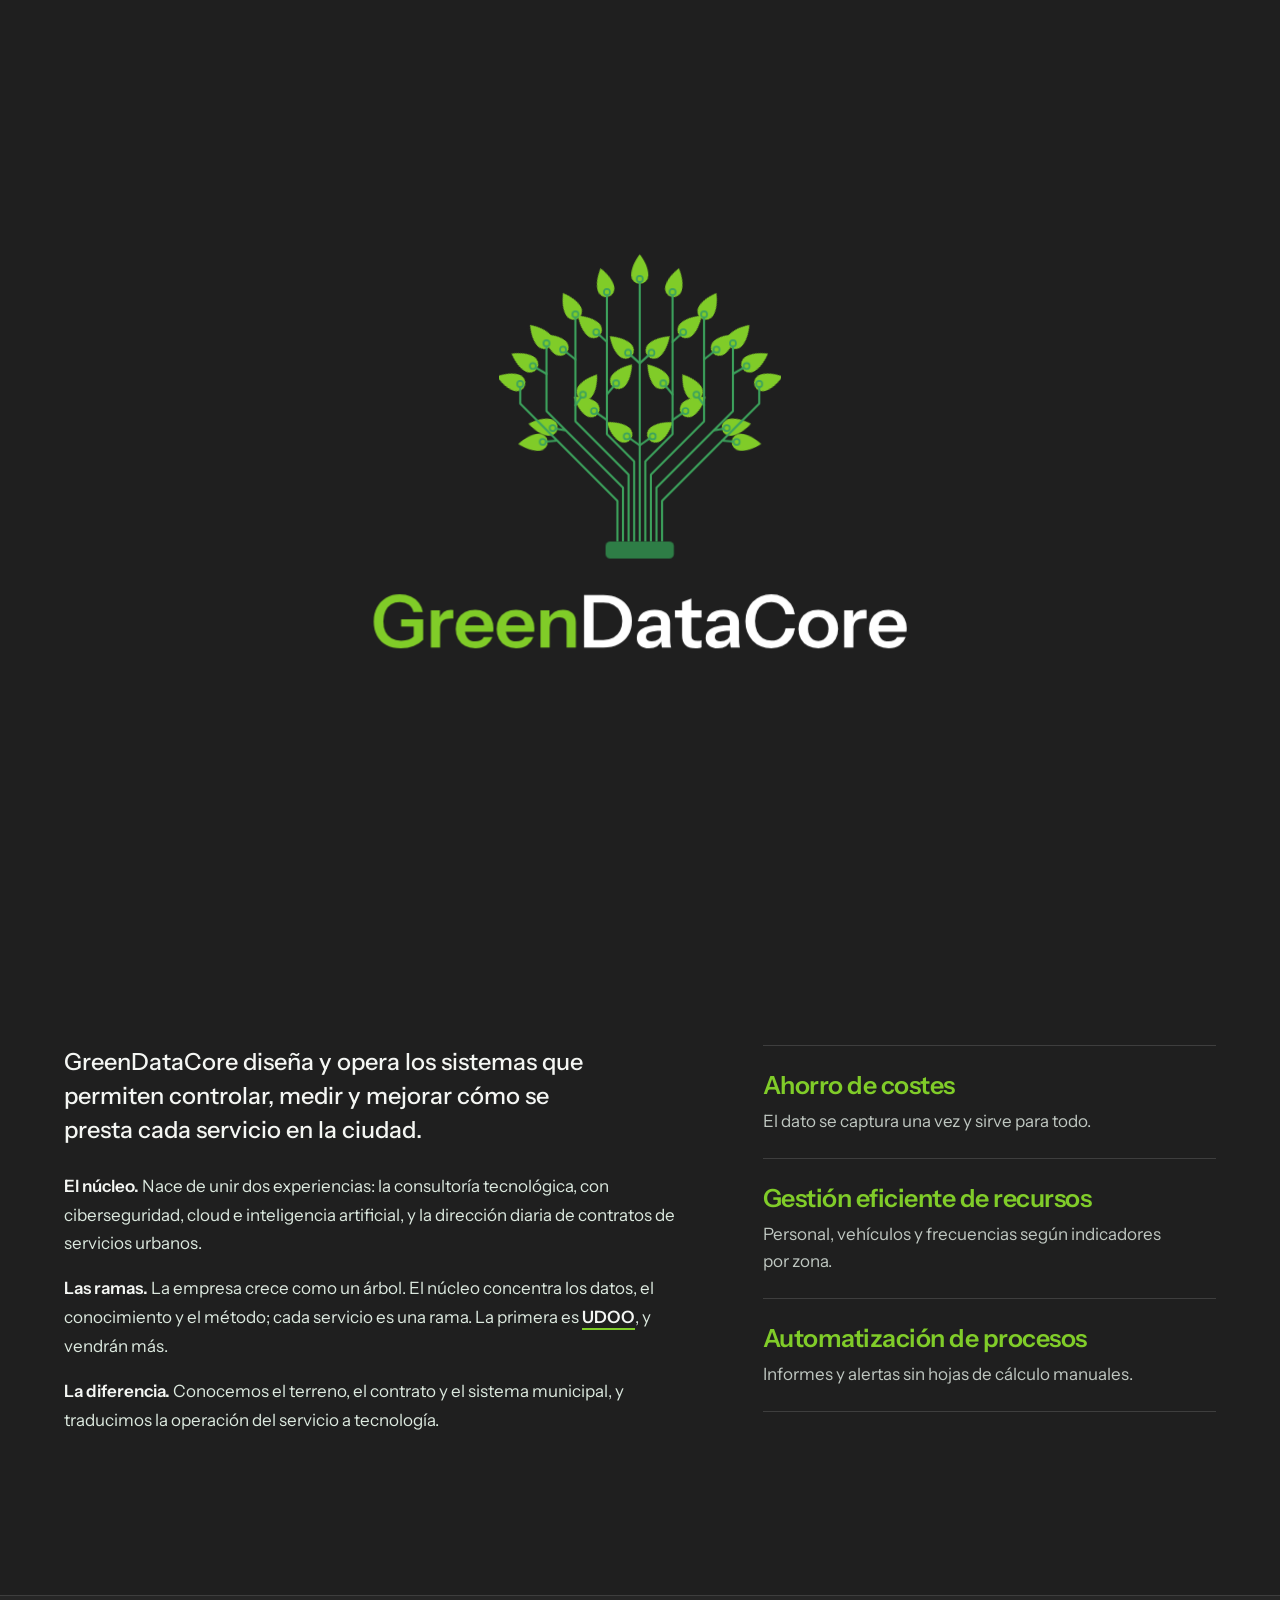
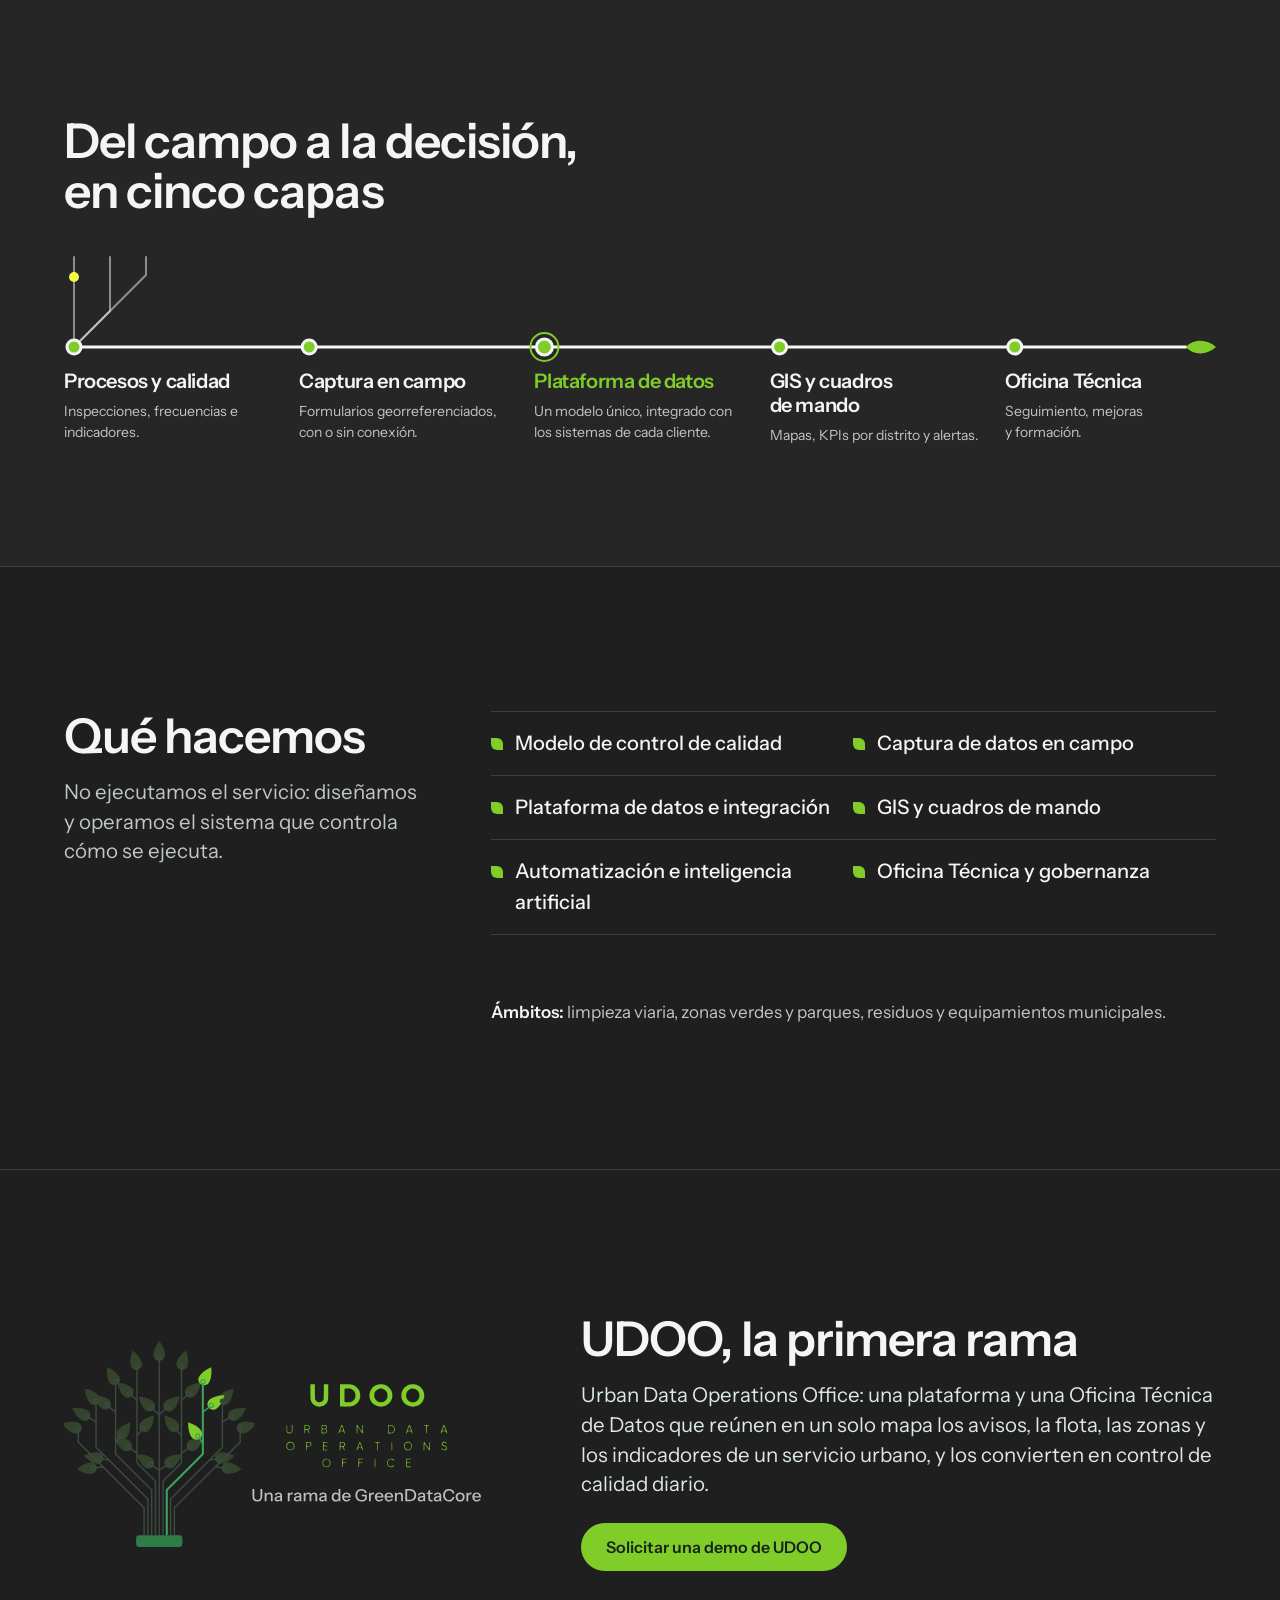
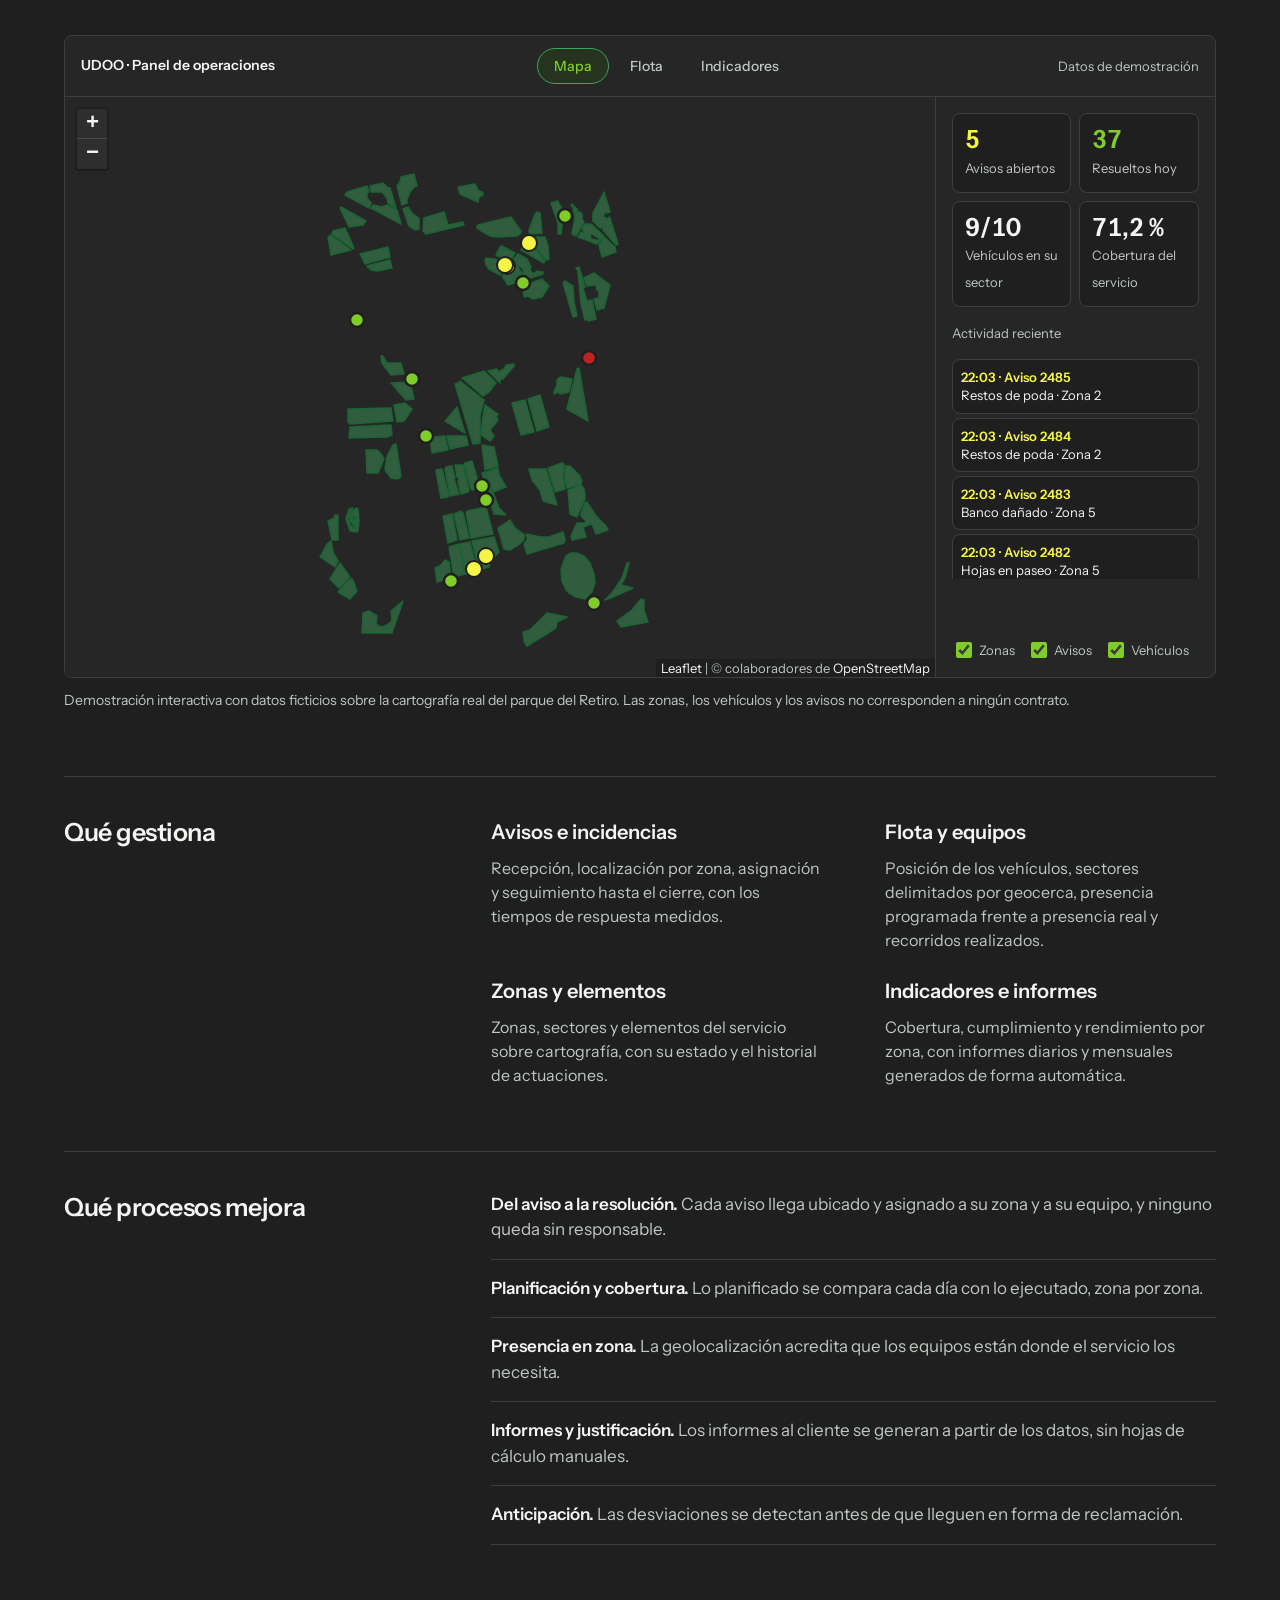
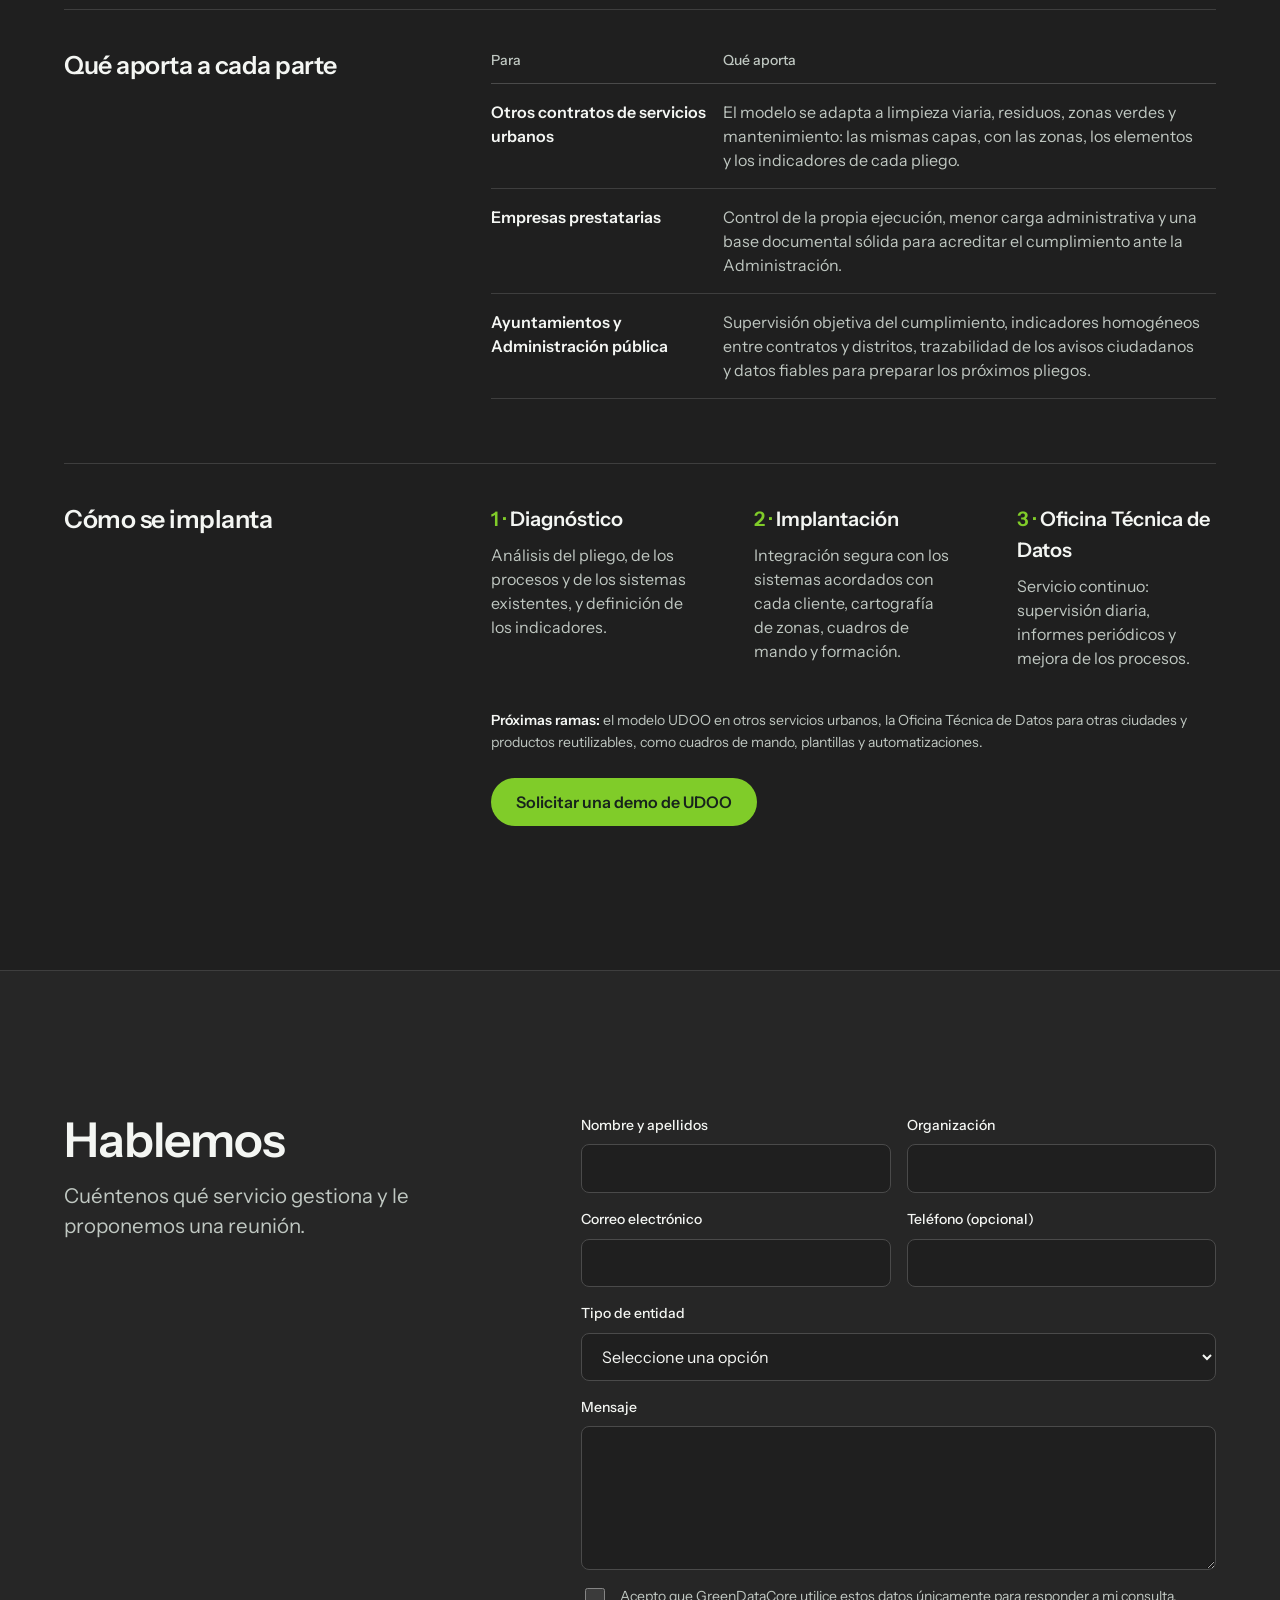
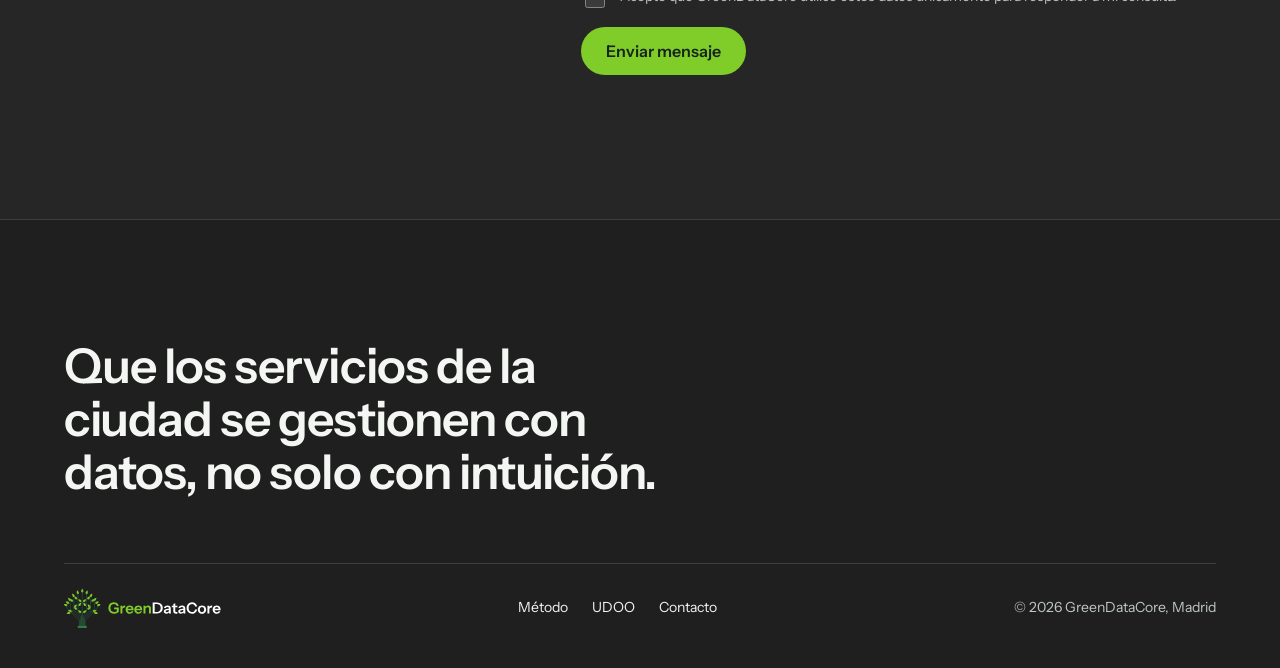
==== index.html @ cacacd5b "Publica la sección UDOO ampliada con la demo sobre mapa real del Retiro Qué es, qué gestiona, qué pr" ====
<!DOCTYPE html>
<html lang="es">
<head>
<meta charset="utf-8">
<meta name="viewport" content="width=device-width, initial-scale=1">
<title>GreenDataCore</title>
<meta name="description" content="GreenDataCore convierte la operación de los servicios urbanos en decisiones basadas en datos. Madrid.">
<link rel="canonical" href="https://greendatacore.com/">
<link rel="icon" type="image/svg+xml" href="assets/logo/gdc-simbolo-reducido.svg">
<meta name="theme-color" content="#1F1F1F">
<meta property="og:type" content="website">
<meta property="og:locale" content="es_ES">
<meta property="og:site_name" content="GreenDataCore">
<meta property="og:title" content="GreenDataCore · Inteligencia de datos para servicios urbanos">
<meta property="og:description" content="Oficina Técnica de Datos para servicios urbanos. Madrid.">
<meta property="og:url" content="https://greendatacore.com/">
<meta property="og:image" content="https://greendatacore.com/assets/og/greendatacore-1200x630.png">
<meta property="og:image:width" content="1200">
<meta property="og:image:height" content="630">
<meta property="og:image:alt" content="Logotipo de GreenDataCore sobre fondo grafito con el lema Inteligencia de datos para servicios urbanos">
<meta name="twitter:card" content="summary_large_image">
<link rel="preload" href="assets/fonts/InstrumentSans-600.woff2" as="font" type="font/woff2" crossorigin>
<script>document.documentElement.classList.add("js")</script>
<link rel="stylesheet" href="style.css?v=3">
<link rel="stylesheet" href="assets/vendor/leaflet/leaflet.css">
<link rel="stylesheet" href="assets/udoo/udoo-mapa.css?v=4">
</head>
<body>
<div class="intro" id="intro" hidden>
  <div class="intro-stage"></div>
  <button class="intro-go" type="button">Entrar</button>
</div>

<header class="nav">
  <div class="container">
    <a href="#inicio" aria-label="GreenDataCore, inicio"><img src="assets/logo/gdc-logo-horizontal-negativo.svg" alt="GreenDataCore" width="188" height="48"></a>
    <ul>
      <li><a href="#metodo">Método</a></li>
      <li><a href="#udoo">UDOO</a></li>
      <li><a class="btn btn-p" href="#contacto">Hablemos</a></li>
    </ul>
  </div>
</header>

<main>
<section class="hero" id="inicio">
  <canvas id="hero-bg" aria-hidden="true"></canvas>
  <div class="container">
    <div>
      <h1>Inteligencia de datos para servicios urbanos</h1>
      <p class="lead">Convertimos la operación de la ciudad en decisiones basadas en datos.</p>
      <div class="acts">
        <a class="btn btn-p" href="#contacto">Hablemos</a>
        <a class="link" href="#udoo">Conocer UDOO</a>
      </div>
    </div>
    <div id="tree"><svg xmlns="http://www.w3.org/2000/svg" viewBox="0 0 383.2 285.4" class="logo" role="img" aria-label="GreenDataCore"><title>GreenDataCore</title><svg x="91.4" y="0.0" width="200.3" height="220.0" viewBox="86 48 428 470"><path transform="translate(114.7 250.9) rotate(-72)" d="M0 -34 C8.5 -22.5 13 -12 13 -2 A13 13 0 0 1 -13 -2 C-13 -12 -8.5 -22.5 0 -34 Z" fill="#80CC28"/><path transform="translate(148.8 340.5) rotate(-95)" d="M0 -34 C8.5 -22.5 13 -12 13 -2 A13 13 0 0 1 -13 -2 C-13 -12 -8.5 -22.5 0 -34 Z" fill="#80CC28"/><path transform="translate(155.7 187.4) rotate(-42)" d="M0 -34 C8.5 -22.5 13 -12 13 -2 A13 13 0 0 1 -13 -2 C-13 -12 -8.5 -22.5 0 -34 Z" fill="#80CC28"/><path transform="translate(134.2 222.8) rotate(-60)" d="M0 -34 C8.5 -22.5 13 -12 13 -2 A13 13 0 0 1 -13 -2 C-13 -12 -8.5 -22.5 0 -34 Z" fill="#80CC28"/><path transform="translate(164.0 318.5) rotate(-80)" d="M0 -34 C8.5 -22.5 13 -12 13 -2 A13 13 0 0 1 -13 -2 C-13 -12 -8.5 -22.5 0 -34 Z" fill="#80CC28"/><path transform="translate(200.2 143.0) rotate(-30)" d="M0 -34 C8.5 -22.5 13 -12 13 -2 A13 13 0 0 1 -13 -2 C-13 -12 -8.5 -22.5 0 -34 Z" fill="#80CC28"/><path transform="translate(180.3 197.5) rotate(-52)" d="M0 -34 C8.5 -22.5 13 -12 13 -2 A13 13 0 0 1 -13 -2 C-13 -12 -8.5 -22.5 0 -34 Z" fill="#80CC28"/><path transform="translate(215.5 265.3) rotate(35)" d="M0 -34 C8.5 -22.5 13 -12 13 -2 A13 13 0 0 1 -13 -2 C-13 -12 -8.5 -22.5 0 -34 Z" fill="#80CC28"/><path transform="translate(249.1 108.6) rotate(-15)" d="M0 -34 C8.5 -22.5 13 -12 13 -2 A13 13 0 0 1 -13 -2 C-13 -12 -8.5 -22.5 0 -34 Z" fill="#80CC28"/><path transform="translate(231.0 170.7) rotate(-48)" d="M0 -34 C8.5 -22.5 13 -12 13 -2 A13 13 0 0 1 -13 -2 C-13 -12 -8.5 -22.5 0 -34 Z" fill="#80CC28"/><path transform="translate(266.4 248.3) rotate(40)" d="M0 -34 C8.5 -22.5 13 -12 13 -2 A13 13 0 0 1 -13 -2 C-13 -12 -8.5 -22.5 0 -34 Z" fill="#80CC28"/><path transform="translate(227.5 291.1) rotate(-55)" d="M0 -34 C8.5 -22.5 13 -12 13 -2 A13 13 0 0 1 -13 -2 C-13 -12 -8.5 -22.5 0 -34 Z" fill="#80CC28"/><path transform="translate(300.0 88.5) rotate(0)" d="M0 -34 C8.5 -22.5 13 -12 13 -2 A13 13 0 0 1 -13 -2 C-13 -12 -8.5 -22.5 0 -34 Z" fill="#80CC28"/><path transform="translate(279.6 202.0) rotate(-48)" d="M0 -34 C8.5 -22.5 13 -12 13 -2 A13 13 0 0 1 -13 -2 C-13 -12 -8.5 -22.5 0 -34 Z" fill="#80CC28"/><path transform="translate(320.4 202.0) rotate(48)" d="M0 -34 C8.5 -22.5 13 -12 13 -2 A13 13 0 0 1 -13 -2 C-13 -12 -8.5 -22.5 0 -34 Z" fill="#80CC28"/><path transform="translate(277.5 329.7) rotate(-55)" d="M0 -34 C8.5 -22.5 13 -12 13 -2 A13 13 0 0 1 -13 -2 C-13 -12 -8.5 -22.5 0 -34 Z" fill="#80CC28"/><path transform="translate(322.5 329.7) rotate(55)" d="M0 -34 C8.5 -22.5 13 -12 13 -2 A13 13 0 0 1 -13 -2 C-13 -12 -8.5 -22.5 0 -34 Z" fill="#80CC28"/><path transform="translate(350.9 108.6) rotate(15)" d="M0 -34 C8.5 -22.5 13 -12 13 -2 A13 13 0 0 1 -13 -2 C-13 -12 -8.5 -22.5 0 -34 Z" fill="#80CC28"/><path transform="translate(369.0 170.7) rotate(48)" d="M0 -34 C8.5 -22.5 13 -12 13 -2 A13 13 0 0 1 -13 -2 C-13 -12 -8.5 -22.5 0 -34 Z" fill="#80CC28"/><path transform="translate(333.6 248.3) rotate(-40)" d="M0 -34 C8.5 -22.5 13 -12 13 -2 A13 13 0 0 1 -13 -2 C-13 -12 -8.5 -22.5 0 -34 Z" fill="#80CC28"/><path transform="translate(372.5 291.1) rotate(55)" d="M0 -34 C8.5 -22.5 13 -12 13 -2 A13 13 0 0 1 -13 -2 C-13 -12 -8.5 -22.5 0 -34 Z" fill="#80CC28"/><path transform="translate(399.8 143.0) rotate(30)" d="M0 -34 C8.5 -22.5 13 -12 13 -2 A13 13 0 0 1 -13 -2 C-13 -12 -8.5 -22.5 0 -34 Z" fill="#80CC28"/><path transform="translate(419.7 197.5) rotate(52)" d="M0 -34 C8.5 -22.5 13 -12 13 -2 A13 13 0 0 1 -13 -2 C-13 -12 -8.5 -22.5 0 -34 Z" fill="#80CC28"/><path transform="translate(384.5 265.3) rotate(-35)" d="M0 -34 C8.5 -22.5 13 -12 13 -2 A13 13 0 0 1 -13 -2 C-13 -12 -8.5 -22.5 0 -34 Z" fill="#80CC28"/><path transform="translate(444.3 187.4) rotate(42)" d="M0 -34 C8.5 -22.5 13 -12 13 -2 A13 13 0 0 1 -13 -2 C-13 -12 -8.5 -22.5 0 -34 Z" fill="#80CC28"/><path transform="translate(465.8 222.8) rotate(60)" d="M0 -34 C8.5 -22.5 13 -12 13 -2 A13 13 0 0 1 -13 -2 C-13 -12 -8.5 -22.5 0 -34 Z" fill="#80CC28"/><path transform="translate(436.0 318.5) rotate(80)" d="M0 -34 C8.5 -22.5 13 -12 13 -2 A13 13 0 0 1 -13 -2 C-13 -12 -8.5 -22.5 0 -34 Z" fill="#80CC28"/><path transform="translate(485.3 250.9) rotate(72)" d="M0 -34 C8.5 -22.5 13 -12 13 -2 A13 13 0 0 1 -13 -2 C-13 -12 -8.5 -22.5 0 -34 Z" fill="#80CC28"/><path transform="translate(451.2 340.5) rotate(95)" d="M0 -34 C8.5 -22.5 13 -12 13 -2 A13 13 0 0 1 -13 -2 C-13 -12 -8.5 -22.5 0 -34 Z" fill="#80CC28"/><path d="M266.0 492.0 L266.0 430.0 L118.0 282.0 L118.0 252.0" stroke="#3DA35D" stroke-width="3.2" fill="none" stroke-linejoin="round"/><path d="M174.2 338.2 L152.3 340.2" stroke="#3DA35D" stroke-width="3.2" stroke-linecap="round"/><path d="M274.5 492.0 L274.5 410.0 L158.0 293.5 L158.0 190.0" stroke="#3DA35D" stroke-width="3.2" fill="none" stroke-linejoin="round"/><path d="M158.0 236.6 L137.2 224.6" stroke="#3DA35D" stroke-width="3.2" stroke-linecap="round"/><path d="M187.1 322.6 L167.4 319.2" stroke="#3DA35D" stroke-width="3.2" stroke-linecap="round"/><path d="M283.0 492.0 L283.0 390.0 L202.0 309.0 L202.0 146.0" stroke="#3DA35D" stroke-width="3.2" fill="none" stroke-linejoin="round"/><path d="M202.0 214.5 L183.1 199.7" stroke="#3DA35D" stroke-width="3.2" stroke-linecap="round"/><path d="M202.0 284.5 L213.5 268.2" stroke="#3DA35D" stroke-width="3.2" stroke-linecap="round"/><path d="M291.5 492.0 L291.5 370.0 L250.0 328.5 L250.0 112.0" stroke="#3DA35D" stroke-width="3.2" fill="none" stroke-linejoin="round"/><path d="M250.0 187.8 L233.7 173.1" stroke="#3DA35D" stroke-width="3.2" stroke-linecap="round"/><path d="M250.0 267.9 L264.1 251.0" stroke="#3DA35D" stroke-width="3.2" stroke-linecap="round"/><path d="M250.0 306.9 L230.3 293.1" stroke="#3DA35D" stroke-width="3.2" stroke-linecap="round"/><path d="M300.0 492.0 L300.0 430.0 L300.0 92.0" stroke="#3DA35D" stroke-width="3.2" fill="none" stroke-linejoin="round"/><path d="M300.0 220.4 L282.2 204.4" stroke="#3DA35D" stroke-width="3.2" stroke-linecap="round"/><path d="M300.0 220.4 L317.8 204.4" stroke="#3DA35D" stroke-width="3.2" stroke-linecap="round"/><path d="M300.0 345.5 L280.3 331.7" stroke="#3DA35D" stroke-width="3.2" stroke-linecap="round"/><path d="M300.0 345.5 L319.7 331.7" stroke="#3DA35D" stroke-width="3.2" stroke-linecap="round"/><path d="M308.5 492.0 L308.5 370.0 L350.0 328.5 L350.0 112.0" stroke="#3DA35D" stroke-width="3.2" fill="none" stroke-linejoin="round"/><path d="M350.0 187.8 L366.3 173.1" stroke="#3DA35D" stroke-width="3.2" stroke-linecap="round"/><path d="M350.0 267.9 L335.9 251.0" stroke="#3DA35D" stroke-width="3.2" stroke-linecap="round"/><path d="M350.0 306.9 L369.7 293.1" stroke="#3DA35D" stroke-width="3.2" stroke-linecap="round"/><path d="M317.0 492.0 L317.0 390.0 L398.0 309.0 L398.0 146.0" stroke="#3DA35D" stroke-width="3.2" fill="none" stroke-linejoin="round"/><path d="M398.0 214.5 L416.9 199.7" stroke="#3DA35D" stroke-width="3.2" stroke-linecap="round"/><path d="M398.0 284.5 L386.5 268.2" stroke="#3DA35D" stroke-width="3.2" stroke-linecap="round"/><path d="M325.5 492.0 L325.5 410.0 L442.0 293.5 L442.0 190.0" stroke="#3DA35D" stroke-width="3.2" fill="none" stroke-linejoin="round"/><path d="M442.0 236.6 L462.8 224.6" stroke="#3DA35D" stroke-width="3.2" stroke-linecap="round"/><path d="M412.9 322.6 L432.6 319.2" stroke="#3DA35D" stroke-width="3.2" stroke-linecap="round"/><path d="M334.0 492.0 L334.0 430.0 L482.0 282.0 L482.0 252.0" stroke="#3DA35D" stroke-width="3.2" fill="none" stroke-linejoin="round"/><path d="M425.8 338.2 L447.7 340.2" stroke="#3DA35D" stroke-width="3.2" stroke-linecap="round"/><circle cx="118.0" cy="252.0" r="4.6" fill="#80CC28" stroke="#3DA35D" stroke-width="2.6"/><circle cx="152.3" cy="340.2" r="4.6" fill="#80CC28" stroke="#3DA35D" stroke-width="2.6"/><circle cx="158.0" cy="190.0" r="4.6" fill="#80CC28" stroke="#3DA35D" stroke-width="2.6"/><circle cx="137.2" cy="224.6" r="4.6" fill="#80CC28" stroke="#3DA35D" stroke-width="2.6"/><circle cx="167.4" cy="319.2" r="4.6" fill="#80CC28" stroke="#3DA35D" stroke-width="2.6"/><circle cx="202.0" cy="146.0" r="4.6" fill="#80CC28" stroke="#3DA35D" stroke-width="2.6"/><circle cx="183.1" cy="199.7" r="4.6" fill="#80CC28" stroke="#3DA35D" stroke-width="2.6"/><circle cx="213.5" cy="268.2" r="4.6" fill="#80CC28" stroke="#3DA35D" stroke-width="2.6"/><circle cx="250.0" cy="112.0" r="4.6" fill="#80CC28" stroke="#3DA35D" stroke-width="2.6"/><circle cx="233.7" cy="173.1" r="4.6" fill="#80CC28" stroke="#3DA35D" stroke-width="2.6"/><circle cx="264.1" cy="251.0" r="4.6" fill="#80CC28" stroke="#3DA35D" stroke-width="2.6"/><circle cx="230.3" cy="293.1" r="4.6" fill="#80CC28" stroke="#3DA35D" stroke-width="2.6"/><circle cx="300.0" cy="92.0" r="4.6" fill="#80CC28" stroke="#3DA35D" stroke-width="2.6"/><circle cx="282.2" cy="204.4" r="4.6" fill="#80CC28" stroke="#3DA35D" stroke-width="2.6"/><circle cx="317.8" cy="204.4" r="4.6" fill="#80CC28" stroke="#3DA35D" stroke-width="2.6"/><circle cx="280.3" cy="331.7" r="4.6" fill="#80CC28" stroke="#3DA35D" stroke-width="2.6"/><circle cx="319.7" cy="331.7" r="4.6" fill="#80CC28" stroke="#3DA35D" stroke-width="2.6"/><circle cx="350.0" cy="112.0" r="4.6" fill="#80CC28" stroke="#3DA35D" stroke-width="2.6"/><circle cx="366.3" cy="173.1" r="4.6" fill="#80CC28" stroke="#3DA35D" stroke-width="2.6"/><circle cx="335.9" cy="251.0" r="4.6" fill="#80CC28" stroke="#3DA35D" stroke-width="2.6"/><circle cx="369.7" cy="293.1" r="4.6" fill="#80CC28" stroke="#3DA35D" stroke-width="2.6"/><circle cx="398.0" cy="146.0" r="4.6" fill="#80CC28" stroke="#3DA35D" stroke-width="2.6"/><circle cx="416.9" cy="199.7" r="4.6" fill="#80CC28" stroke="#3DA35D" stroke-width="2.6"/><circle cx="386.5" cy="268.2" r="4.6" fill="#80CC28" stroke="#3DA35D" stroke-width="2.6"/><circle cx="442.0" cy="190.0" r="4.6" fill="#80CC28" stroke="#3DA35D" stroke-width="2.6"/><circle cx="462.8" cy="224.6" r="4.6" fill="#80CC28" stroke="#3DA35D" stroke-width="2.6"/><circle cx="432.6" cy="319.2" r="4.6" fill="#80CC28" stroke="#3DA35D" stroke-width="2.6"/><circle cx="482.0" cy="252.0" r="4.6" fill="#80CC28" stroke="#3DA35D" stroke-width="2.6"/><circle cx="447.7" cy="340.2" r="4.6" fill="#80CC28" stroke="#3DA35D" stroke-width="2.6"/><rect x="248" y="492" width="104" height="26" rx="7" fill="#2E7D46"/></svg><path fill="#80CC28" transform="translate(0.0 283.4)" d="M21.163999999999998 0.52Q15.235999999999999 0.52 10.92 -1.8459999999999999Q6.604 -4.212 4.264 -8.501999999999999Q1.924 -12.792 1.924 -18.564Q1.924 -24.336 4.264 -28.677999999999997Q6.604 -33.019999999999996 10.764 -35.489999999999995Q14.924 -37.96 20.436 -37.96Q24.907999999999998 -37.96 28.47 -36.322Q32.032 -34.684 34.242 -31.849999999999998Q36.452 -29.016 36.92 -25.272H30.16Q29.639999999999997 -28.599999999999998 27.04 -30.524Q24.439999999999998 -32.448 20.54 -32.448Q17.003999999999998 -32.448 14.351999999999999 -30.784Q11.7 -29.119999999999997 10.244 -26.052Q8.788 -22.983999999999998 8.788 -18.72Q8.788 -14.351999999999999 10.27 -11.258Q11.751999999999999 -8.164 14.585999999999999 -6.552Q17.419999999999998 -4.9399999999999995 21.528 -4.9399999999999995Q24.7 -4.9399999999999995 26.988 -5.7459999999999996Q29.276 -6.552 30.68 -8.164L37.18 -5.616Q34.216 -2.6 30.316000000000003 -1.04Q26.416 0.52 21.163999999999998 0.52ZM30.419999999999998 -5.616V-16.535999999999998L32.032 -14.924H21.476V-20.227999999999998H37.18V-5.616ZM42.692 0.0V-26.52H49.087999999999994V-20.124H49.244V0.0ZM49.244 -13.831999999999999 48.568 -20.124Q49.504 -23.503999999999998 51.739999999999995 -25.272Q53.976 -27.04 57.096 -27.04Q58.188 -27.04 58.656 -26.831999999999997V-20.644Q58.396 -20.747999999999998 57.928 -20.774Q57.459999999999994 -20.8 56.784 -20.8Q52.988 -20.8 51.116 -19.136Q49.244 -17.471999999999998 49.244 -13.831999999999999ZM74.36 0.52Q70.148 0.52 67.002 -1.248Q63.855999999999995 -3.016 62.114 -6.136Q60.372 -9.256 60.372 -13.312Q60.372 -17.368 62.114 -20.461999999999996Q63.855999999999995 -23.555999999999997 66.976 -25.298Q70.096 -27.04 74.256 -27.04Q78.208 -27.04 81.12 -25.402Q84.032 -23.764 85.644 -20.799999999999997Q87.256 -17.836 87.256 -13.883999999999999Q87.256 -13.155999999999999 87.204 -12.532Q87.15199999999999 -11.908 87.048 -11.283999999999999H64.428V-15.86H82.00399999999999L80.65199999999999 -14.612Q80.65199999999999 -18.355999999999998 78.93599999999999 -20.227999999999998Q77.22 -22.099999999999998 74.152 -22.099999999999998Q70.824 -22.099999999999998 68.874 -19.811999999999998Q66.92399999999999 -17.524 66.92399999999999 -13.208Q66.92399999999999 -8.943999999999999 68.874 -6.6819999999999995Q70.824 -4.42 74.41199999999999 -4.42Q76.49199999999999 -4.42 78.05199999999999 -5.199999999999999Q79.612 -5.9799999999999995 80.34 -7.592H86.52799999999999Q85.228 -3.848 82.13399999999999 -1.664Q79.03999999999999 0.52 74.36 0.52ZM103.532 0.52Q99.32 0.52 96.174 -1.248Q93.028 -3.016 91.286 -6.136Q89.544 -9.256 89.544 -13.312Q89.544 -17.368 91.286 -20.461999999999996Q93.028 -23.555999999999997 96.148 -25.298Q99.268 -27.04 103.428 -27.04Q107.38 -27.04 110.292 -25.402Q113.20400000000001 -23.764 114.816 -20.799999999999997Q116.428 -17.836 116.428 -13.883999999999999Q116.428 -13.155999999999999 116.376 -12.532Q116.324 -11.908 116.22 -11.283999999999999H93.6V-15.86H111.176L109.824 -14.612Q109.824 -18.355999999999998 108.108 -20.227999999999998Q106.392 -22.099999999999998 103.324 -22.099999999999998Q99.996 -22.099999999999998 98.04599999999999 -19.811999999999998Q96.096 -17.524 96.096 -13.208Q96.096 -8.943999999999999 98.04599999999999 -6.6819999999999995Q99.996 -4.42 103.584 -4.42Q105.664 -4.42 107.22399999999999 -5.199999999999999Q108.78399999999999 -5.9799999999999995 109.512 -7.592H115.7Q114.4 -3.848 111.30600000000001 -1.664Q108.212 0.52 103.532 0.52ZM120.79599999999999 0.0V-26.52H127.192V-20.279999999999998H127.348V0.0ZM139.412 0.0V-16.744Q139.412 -19.188 138.164 -20.436Q136.916 -21.683999999999997 134.524 -21.683999999999997Q132.444 -21.683999999999997 130.80599999999998 -20.747999999999998Q129.168 -19.811999999999998 128.258 -18.147999999999996Q127.348 -16.483999999999998 127.348 -14.299999999999999L126.672 -20.644Q128.024 -23.555999999999997 130.624 -25.298Q133.224 -27.04 136.864 -27.04Q141.18 -27.04 143.598 -24.595999999999997Q146.016 -22.151999999999997 146.016 -18.096V0.0Z"/><path fill="#FFFFFF" transform="translate(0.0 283.4)" d="M155.94799999999998 0.0V-5.4079999999999995H165.61999999999998Q169.884 -5.4079999999999995 172.89999999999998 -7.124Q175.916 -8.84 177.502 -11.908Q179.088 -14.975999999999999 179.088 -18.928Q179.088 -22.828 177.502 -25.792Q175.916 -28.756 172.926 -30.394Q169.93599999999998 -32.032 165.61999999999998 -32.032H156.052V-37.44H165.61999999999998Q171.75599999999997 -37.44 176.332 -35.152Q180.908 -32.864 183.43 -28.677999999999997Q185.952 -24.491999999999997 185.952 -18.823999999999998Q185.952 -13.155999999999999 183.404 -8.918Q180.856 -4.68 176.30599999999998 -2.34Q171.75599999999997 0.0 165.672 0.0ZM151.83999999999997 0.0V-37.44H158.6V0.0ZM207.376 0.0Q207.11599999999999 -1.04 206.986 -2.2880000000000003Q206.856 -3.536 206.856 -5.303999999999999H206.648V-17.887999999999998Q206.648 -19.968 205.478 -21.034Q204.308 -22.099999999999998 201.916 -22.099999999999998Q199.576 -22.099999999999998 198.19799999999998 -21.241999999999997Q196.82 -20.384 196.50799999999998 -18.772H190.216Q190.632 -22.464 193.752 -24.752Q196.87199999999999 -27.04 202.124 -27.04Q207.584 -27.04 210.392 -24.57Q213.2 -22.099999999999998 213.2 -17.316V-5.303999999999999Q213.2 -4.056 213.382 -2.7560000000000002Q213.564 -1.456 213.928 0.0ZM198.172 0.52Q194.168 0.52 191.80200000000002 -1.482Q189.436 -3.484 189.436 -6.864Q189.436 -10.504 192.088 -12.636Q194.73999999999998 -14.767999999999999 199.576 -15.495999999999999L207.844 -16.744V-12.584L200.668 -11.491999999999999Q198.328 -11.128 197.15800000000002 -10.192Q195.988 -9.256 195.988 -7.592Q195.988 -6.084 197.07999999999998 -5.278Q198.172 -4.4719999999999995 200.096 -4.4719999999999995Q202.904 -4.4719999999999995 204.776 -5.8759999999999994Q206.648 -7.279999999999999 206.648 -9.308L207.376 -5.303999999999999Q206.33599999999998 -2.444 203.96999999999997 -0.962Q201.60399999999998 0.52 198.172 0.52ZM231.244 0.52Q226.356 0.52 224.042 -1.7939999999999998Q221.728 -4.108 221.728 -8.735999999999999V-32.552L228.332 -34.995999999999995V-8.58Q228.332 -6.656 229.372 -5.72Q230.412 -4.784 232.648 -4.784Q233.532 -4.784 234.234 -4.914Q234.936 -5.044 235.56 -5.252V-0.156Q234.936 0.156 233.792 0.338Q232.648 0.52 231.244 0.52ZM216.632 -21.372V-26.52H235.56V-21.372ZM256.464 0.0Q256.204 -1.04 256.074 -2.2880000000000003Q255.94400000000002 -3.536 255.94400000000002 -5.303999999999999H255.73600000000002V-17.887999999999998Q255.73600000000002 -19.968 254.56600000000003 -21.034Q253.39600000000002 -22.099999999999998 251.00400000000002 -22.099999999999998Q248.66400000000002 -22.099999999999998 247.286 -21.241999999999997Q245.90800000000002 -20.384 245.596 -18.772H239.30400000000003Q239.72000000000003 -22.464 242.84000000000003 -24.752Q245.96 -27.04 251.21200000000002 -27.04Q256.672 -27.04 259.48 -24.57Q262.288 -22.099999999999998 262.288 -17.316V-5.303999999999999Q262.288 -4.056 262.47 -2.7560000000000002Q262.65200000000004 -1.456 263.016 0.0ZM247.26000000000002 0.52Q243.25600000000003 0.52 240.89000000000004 -1.482Q238.52400000000003 -3.484 238.52400000000003 -6.864Q238.52400000000003 -10.504 241.17600000000002 -12.636Q243.828 -14.767999999999999 248.66400000000002 -15.495999999999999L256.932 -16.744V-12.584L249.75600000000003 -11.491999999999999Q247.41600000000003 -11.128 246.24600000000004 -10.192Q245.07600000000002 -9.256 245.07600000000002 -7.592Q245.07600000000002 -6.084 246.168 -5.278Q247.26000000000002 -4.4719999999999995 249.18400000000003 -4.4719999999999995Q251.99200000000002 -4.4719999999999995 253.86400000000003 -5.8759999999999994Q255.73600000000002 -7.279999999999999 255.73600000000002 -9.308L256.464 -5.303999999999999Q255.424 -2.444 253.058 -0.962Q250.692 0.52 247.26000000000002 0.52ZM285.272 0.52Q281.268 0.52 277.914 -0.9099999999999999Q274.56 -2.34 272.06399999999996 -4.9399999999999995Q269.568 -7.54 268.216 -11.076Q266.864 -14.612 266.864 -18.823999999999998Q266.864 -23.035999999999998 268.216 -26.519999999999996Q269.568 -30.003999999999998 272.038 -32.578Q274.508 -35.152 277.86199999999997 -36.556Q281.216 -37.96 285.272 -37.96Q289.74399999999997 -37.96 293.332 -36.192Q296.92 -34.424 299.23400000000004 -31.226Q301.548 -28.028 302.068 -23.712H295.412Q294.788 -27.924 292.03200000000004 -30.186Q289.276 -32.448 285.324 -32.448Q281.84 -32.448 279.24 -30.784Q276.64 -29.119999999999997 275.18399999999997 -26.077999999999996Q273.728 -23.035999999999998 273.728 -18.875999999999998Q273.728 -14.612 275.18399999999997 -11.518Q276.64 -8.424 279.29200000000003 -6.708Q281.944 -4.992 285.376 -4.992Q289.224 -4.992 291.98 -7.254Q294.736 -9.516 295.464 -13.676H302.172Q301.548 -9.411999999999999 299.23400000000004 -6.188Q296.92 -2.964 293.332 -1.222Q289.74399999999997 0.52 285.272 0.52ZM318.812 0.52Q314.6 0.52 311.40200000000004 -1.248Q308.204 -3.016 306.43600000000004 -6.162Q304.668 -9.308 304.668 -13.363999999999999Q304.668 -17.419999999999998 306.43600000000004 -20.488Q308.204 -23.555999999999997 311.40200000000004 -25.298Q314.6 -27.04 318.812 -27.04Q323.076 -27.04 326.24800000000005 -25.298Q329.42 -23.555999999999997 331.188 -20.488Q332.956 -17.419999999999998 332.956 -13.363999999999999Q332.956 -9.308 331.16200000000003 -6.162Q329.368 -3.016 326.196 -1.248Q323.024 0.52 318.812 0.52ZM318.812 -4.732Q320.892 -4.732 322.55600000000004 -5.798Q324.22 -6.864 325.156 -8.814Q326.092 -10.764 326.092 -13.415999999999999Q326.092 -17.316 324.038 -19.552Q321.98400000000004 -21.788 318.812 -21.788Q315.64 -21.788 313.56 -19.552Q311.48 -17.316 311.48 -13.415999999999999Q311.48 -10.764 312.442 -8.814Q313.404 -6.864 315.04200000000003 -5.798Q316.68 -4.732 318.812 -4.732ZM337.272 0.0V-26.52H343.668V-20.124H343.824V0.0ZM343.824 -13.831999999999999 343.148 -20.124Q344.084 -23.503999999999998 346.32 -25.272Q348.556 -27.04 351.676 -27.04Q352.76800000000003 -27.04 353.236 -26.831999999999997V-20.644Q352.976 -20.747999999999998 352.50800000000004 -20.774Q352.04 -20.8 351.36400000000003 -20.8Q347.568 -20.8 345.696 -19.136Q343.824 -17.471999999999998 343.824 -13.831999999999999ZM368.94 0.52Q364.728 0.52 361.582 -1.248Q358.436 -3.016 356.69399999999996 -6.136Q354.952 -9.256 354.952 -13.312Q354.952 -17.368 356.69399999999996 -20.461999999999996Q358.436 -23.555999999999997 361.556 -25.298Q364.676 -27.04 368.836 -27.04Q372.788 -27.04 375.70000000000005 -25.402Q378.612 -23.764 380.22400000000005 -20.799999999999997Q381.836 -17.836 381.836 -13.883999999999999Q381.836 -13.155999999999999 381.784 -12.532Q381.73199999999997 -11.908 381.628 -11.283999999999999H359.008V-15.86H376.584L375.23199999999997 -14.612Q375.23199999999997 -18.355999999999998 373.51599999999996 -20.227999999999998Q371.8 -22.099999999999998 368.732 -22.099999999999998Q365.404 -22.099999999999998 363.454 -19.811999999999998Q361.504 -17.524 361.504 -13.208Q361.504 -8.943999999999999 363.454 -6.6819999999999995Q365.404 -4.42 368.992 -4.42Q371.072 -4.42 372.632 -5.199999999999999Q374.192 -5.9799999999999995 374.92 -7.592H381.108Q379.808 -3.848 376.714 -1.664Q373.62 0.52 368.94 0.52Z"/></svg>
</div>
  </div>
</section>

<section class="story" id="nosotros">
  <div class="container">
    <article class="prose">
      <p class="lede">GreenDataCore diseña y opera los sistemas que permiten controlar, medir y mejorar cómo se presta cada servicio en la ciudad.</p>
      <div class="para"><h2 class="inline">El núcleo.</h2> <p>Nace de unir dos experiencias: la consultoría tecnológica, con ciberseguridad, cloud e inteligencia artificial, y la dirección diaria de contratos de servicios urbanos.</p></div>
      <div class="para"><h2 class="inline">Las ramas.</h2> <p>La empresa crece como un árbol. El núcleo concentra los datos, el conocimiento y el método; cada servicio es una rama. La primera es <a class="link" href="#udoo">UDOO</a>, y vendrán más.</p></div>
      <div class="para"><h2 class="inline">La diferencia.</h2> <p>Conocemos el terreno, el contrato y el sistema municipal, y traducimos la operación del servicio a tecnología.</p></div>
    </article>
    <ul class="gains" aria-label="Qué gana el servicio">
      <li><h3>Ahorro de costes</h3><p>El dato se captura una vez y sirve para todo.</p></li>
      <li><h3>Gestión eficiente de recursos</h3><p>Personal, vehículos y frecuencias según indicadores por zona.</p></li>
      <li><h3>Automatización de procesos</h3><p>Informes y alertas sin hojas de cálculo manuales.</p></li>
    </ul>
  </div>
</section>

<section class="method" id="metodo">
  <div class="container">
    <h2>Del campo a la decisión, en cinco capas</h2>
    <div class="route">
      <div class="fig" aria-hidden="true"><svg id="bus"></svg></div>
      <ol class="stations" aria-label="Método en cinco capas">
        <li><h3>Procesos y calidad</h3><p>Inspecciones, frecuencias e indicadores.</p></li>
        <li><h3>Captura en campo</h3><p>Formularios georreferenciados, con o sin conexión.</p></li>
        <li class="core"><h3>Plataforma de datos</h3><p>Un modelo único, integrado con los sistemas de cada cliente.</p></li>
        <li><h3>GIS y cuadros de mando</h3><p>Mapas, KPIs por distrito y alertas.</p></li>
        <li><h3>Oficina Técnica</h3><p>Seguimiento, mejoras y formación.</p></li>
      </ol>
    </div>
  </div>
</section>

<section class="services" id="servicios">
  <div class="container">
    <div>
      <h2>Qué hacemos</h2>
      <p class="lead">No ejecutamos el servicio: diseñamos y operamos el sistema que controla cómo se ejecuta.</p>
    </div>
    <ul class="lines">
      <li>Modelo de control de calidad</li>
      <li>Captura de datos en campo</li>
      <li>Plataforma de datos e integración</li>
      <li>GIS y cuadros de mando</li>
      <li>Automatización e inteligencia artificial</li>
      <li>Oficina Técnica y gobernanza</li>
    </ul>
    <p class="scope"><b>Ámbitos:</b> limpieza viaria, zonas verdes y parques, residuos y equipamientos municipales.</p>
  </div>
</section>

<section class="udoo" id="udoo">
  <div class="container">
    <div class="mark"><img src="assets/logo/udoo-rama-gdc-negativo.svg" alt="UDOO, una rama de GreenDataCore" width="476" height="220"></div>
    <div>
      <h2>UDOO, la primera rama</h2>
      <p class="lead">Urban Data Operations Office: una plataforma y una Oficina Técnica de Datos que reúnen en un solo mapa los avisos, la flota, las zonas y los indicadores de un servicio urbano, y los convierten en control de calidad diario.</p>
      <p class="acts"><a class="btn btn-p" href="#contacto" data-demo>Solicitar una demo de UDOO</a></p>
    </div>

    <figure class="ud-fig">
      <div class="ud" id="ud" data-start="mapa">
        <div class="ud-top">
          <div class="ud-title">UDOO · Panel de operaciones</div>
          <div class="ud-tabs" role="tablist" aria-label="Vistas de UDOO">
            <button type="button" role="tab" data-v="mapa" aria-selected="true">Mapa</button>
            <button type="button" role="tab" data-v="flota" aria-selected="false">Flota</button>
            <button type="button" role="tab" data-v="ind" aria-selected="false">Indicadores</button>
          </div>
          <span class="ud-demo">Datos de demostración</span>
        </div>
        <div class="ud-body">
          <div class="ud-map"><div id="ud-map" role="region" aria-label="Mapa de demostración sobre el parque del Retiro, con zonas, avisos y vehículos ficticios"></div></div>
          <aside class="ud-side">
            <div class="ud-kpis">
              <div class="ud-kpi new"><b data-k="open">0</b><span>Avisos abiertos</span></div>
              <div class="ud-kpi ok"><b data-k="solved">0</b><span>Resueltos hoy</span></div>
              <div class="ud-kpi"><b data-k="fleet">0</b><span>Vehículos en su sector</span></div>
              <div class="ud-kpi"><b data-k="cov">0</b><span>Cobertura del servicio</span></div>
            </div>
            <p class="ud-feed-h">Actividad reciente</p>
            <ul class="ud-feed" aria-live="off"></ul>
            <div class="ud-layers">
              <label><input type="checkbox" value="zones" checked>Zonas</label>
              <label><input type="checkbox" value="pins" checked>Avisos</label>
              <label><input type="checkbox" value="veh" checked>Vehículos</label>
            </div>
          </aside>
        </div>
        <div class="ud-panel" hidden>
          <div><p class="ud-ph">Avisos por zona</p><div class="ud-bars"></div></div>
          <div><p class="ud-ph">Cobertura del servicio por sector</p><div class="ud-bars ud-cov"></div></div>
        </div>
      </div>
      <figcaption>Demostración interactiva con datos ficticios sobre la cartografía real del parque del Retiro. Las zonas, los vehículos y los avisos no corresponden a ningún contrato.</figcaption>
    </figure>

    <div class="ud-block">
      <h3>Qué gestiona</h3>
      <ul class="ud-grid">
        <li><h4>Avisos e incidencias</h4><p>Recepción, localización por zona, asignación y seguimiento hasta el cierre, con los tiempos de respuesta medidos.</p></li>
        <li><h4>Flota y equipos</h4><p>Posición de los vehículos, sectores delimitados por geocerca, presencia programada frente a presencia real y recorridos realizados.</p></li>
        <li><h4>Zonas y elementos</h4><p>Zonas, sectores y elementos del servicio sobre cartografía, con su estado y el historial de actuaciones.</p></li>
        <li><h4>Indicadores e informes</h4><p>Cobertura, cumplimiento y rendimiento por zona, con informes diarios y mensuales generados de forma automática.</p></li>
      </ul>
    </div>

    <div class="ud-block">
      <h3>Qué procesos mejora</h3>
      <ol class="ud-list">
        <li><b>Del aviso a la resolución.</b> Cada aviso llega ubicado y asignado a su zona y a su equipo, y ninguno queda sin responsable.</li>
        <li><b>Planificación y cobertura.</b> Lo planificado se compara cada día con lo ejecutado, zona por zona.</li>
        <li><b>Presencia en zona.</b> La geolocalización acredita que los equipos están donde el servicio los necesita.</li>
        <li><b>Informes y justificación.</b> Los informes al cliente se generan a partir de los datos, sin hojas de cálculo manuales.</li>
        <li><b>Anticipación.</b> Las desviaciones se detectan antes de que lleguen en forma de reclamación.</li>
      </ol>
    </div>

    <div class="ud-block">
      <h3>Qué aporta a cada parte</h3>
      <table class="branches ud-for">
        <thead><tr><th>Para</th><th>Qué aporta</th></tr></thead>
        <tbody>
          <tr><td>Otros contratos de servicios urbanos</td><td>El modelo se adapta a limpieza viaria, residuos, zonas verdes y mantenimiento: las mismas capas, con las zonas, los elementos y los indicadores de cada pliego.</td></tr>
          <tr><td>Empresas prestatarias</td><td>Control de la propia ejecución, menor carga administrativa y una base documental sólida para acreditar el cumplimiento ante la Administración.</td></tr>
          <tr><td>Ayuntamientos y Administración pública</td><td>Supervisión objetiva del cumplimiento, indicadores homogéneos entre contratos y distritos, trazabilidad de los avisos ciudadanos y datos fiables para preparar los próximos pliegos.</td></tr>
        </tbody>
      </table>
    </div>

    <div class="ud-block">
      <h3>Cómo se implanta</h3>
      <div>
        <ol class="ud-grid ud-steps">
          <li><h4>Diagnóstico</h4><p>Análisis del pliego, de los procesos y de los sistemas existentes, y definición de los indicadores.</p></li>
          <li><h4>Implantación</h4><p>Integración segura con los sistemas acordados con cada cliente, cartografía de zonas, cuadros de mando y formación.</p></li>
          <li><h4>Oficina Técnica de Datos</h4><p>Servicio continuo: supervisión diaria, informes periódicos y mejora de los procesos.</p></li>
        </ol>
        <p class="ud-next"><b>Próximas ramas:</b> el modelo UDOO en otros servicios urbanos, la Oficina Técnica de Datos para otras ciudades y productos reutilizables, como cuadros de mando, plantillas y automatizaciones.</p>
        <p class="acts"><a class="btn btn-p" href="#contacto" data-demo>Solicitar una demo de UDOO</a></p>
      </div>
    </div>
  </div>
</section>

<section class="contact" id="contacto">
  <div class="container">
    <div>
      <h2>Hablemos</h2>
      <p class="lead">Cuéntenos qué servicio gestiona y le proponemos una reunión.</p>
    </div>
    <form class="form" id="cf" novalidate>
      <label>Nombre y apellidos<input id="f-nombre" name="nombre" autocomplete="name" required></label>
      <label>Organización<input id="f-org" name="organizacion" autocomplete="organization" required></label>
      <label>Correo electrónico<input id="f-email" name="email" type="email" autocomplete="email" required></label>
      <label>Teléfono (opcional)<input id="f-tel" name="telefono" type="tel" autocomplete="tel"></label>
      <label class="full">Tipo de entidad<select id="f-tipo" name="tipo" required>
        <option value="">Seleccione una opción</option>
        <option>Ayuntamiento o Administración pública</option>
        <option>Empresa prestataria de servicios urbanos</option>
        <option>Socio tecnológico</option>
        <option>Otro</option>
      </select></label>
      <label class="full">Mensaje<textarea id="f-msg" name="mensaje" required></textarea></label>
      <label class="hp" aria-hidden="true">No rellenar<input id="f-hp" name="_honey" tabindex="-1" autocomplete="off"></label>
      <label class="check full"><input id="f-ok" type="checkbox" required>Acepto que GreenDataCore utilice estos datos únicamente para responder a mi consulta.</label>
      <div class="send full"><button class="btn btn-p" id="f-send" type="submit">Enviar mensaje</button><p class="status" id="f-status" role="status" aria-live="polite"></p></div>
    </form>
  </div>
</section>
</main>

<footer class="foot">
  <div class="container">
    <p class="statement">Que los servicios de la ciudad se gestionen con datos, no solo con intuición.</p>
    <div class="row">
      <img src="assets/logo/gdc-logo-horizontal-negativo.svg" alt="GreenDataCore" width="157" height="40">
      <ul><li><a href="#metodo">Método</a></li><li><a href="#udoo">UDOO</a></li><li><a href="#contacto">Contacto</a></li></ul>
      <p>© <span id="y">2026</span> GreenDataCore, Madrid</p>
    </div>
  </div>
</footer>
<script>
{
  const svg = document.getElementById('bus');
  const fig = svg.parentElement;
  const items = document.querySelectorAll('.stations li');
  const reduce = matchMedia('(prefers-reduced-motion: reduce)').matches;
  const draw = () => {
    const W = fig.clientWidth, H = fig.clientHeight;
    if (!W || getComputedStyle(fig).display === 'none') return;
    const fx = fig.getBoundingClientRect().left;
    const xs = [...items].map(li => li.getBoundingClientRect().left - fx + 10);
    const y = H - 22, x0 = xs[0], end = W - 30;
    const feeds = [0, 36, 72].map(o => o ? `M${x0 + o} 0 V${y - o} L${x0} ${y}` : `M${x0} 0 V${y}`);
    let s = feeds.map(d => `<path d="${d}" fill="none" stroke="rgba(244,246,243,.5)" stroke-width="2" stroke-linecap="round" stroke-linejoin="round"/>`).join('');
    s += `<path d="M${x0} ${y} H${end}" fill="none" stroke="#F4F6F3" stroke-width="3" stroke-linecap="round"/>`;
    s += xs.map((x, i) => i === 2
      ? `<circle cx="${x}" cy="${y}" r="14" fill="none" stroke="#80CC28" stroke-width="2"/><circle cx="${x}" cy="${y}" r="8" fill="#80CC28" stroke="#F4F6F3" stroke-width="3"/>`
      : `<circle cx="${x}" cy="${y}" r="7" fill="#80CC28" stroke="#F4F6F3" stroke-width="3"/>`).join('');
    s += `<path transform="translate(${end} ${y}) rotate(90)" d="M0 0 C-8.5 -7 -8.5 -21 0 -30 C8.5 -21 8.5 -7 0 0 Z" fill="#80CC28"/>`;
    if (!reduce) s += `<circle class="pulse" r="5" fill="#F5F547"><animateMotion dur="6s" repeatCount="indefinite" path="M${x0} 0 V${y} H${end}"/></circle>`;
    svg.setAttribute('viewBox', `0 0 ${W} ${H}`);
    svg.innerHTML = s;
  };
  const ro = new ResizeObserver(draw);
  ro.observe(fig);
  if (document.fonts) document.fonts.ready.then(draw);
  for (const t of document.querySelectorAll('table.stack')) {
    const heads = [...t.tHead.rows[0].cells].map(c => c.textContent);
    for (const r of t.tBodies[0].rows) [...r.cells].forEach((c, i) => c.dataset.l = heads[i] || '');
  }
  const form = document.getElementById('cf');
  const status = document.getElementById('f-status');
  const sendBtn = document.getElementById('f-send');
  const ENDPOINT = 'https://formsubmit.co/ajax/a.kim@tagasa.com';
  const say = (t, cls) => { status.textContent = t; status.className = 'status ' + (cls || ''); };
  form.addEventListener('submit', async e => {
    e.preventDefault();
    if (!form.checkValidity()) { say('Revise los campos obligatorios y acepte el uso de sus datos.', 'err'); form.reportValidity(); return; }
    if (document.getElementById('f-hp').value) return;
    const v = id => document.getElementById(id).value.trim();
    const data = { nombre: v('f-nombre'), organizacion: v('f-org'), email: v('f-email'), telefono: v('f-tel'), tipo: v('f-tipo'), mensaje: v('f-msg'), _subject: 'Contacto web GreenDataCore: ' + v('f-org'), _replyto: v('f-email'), _template: 'table', _captcha: 'false' };
    sendBtn.disabled = true; say('Enviando…');
    try {
      const r = await fetch(ENDPOINT, { method: 'POST', headers: { 'Content-Type': 'application/json', 'Accept': 'application/json' }, body: JSON.stringify(data) });
      const j = await r.json().catch(() => ({}));
      if (!r.ok || String(j.success) === 'false') throw new Error('envío');
      form.reset(); say('Mensaje enviado. Le responderemos a la mayor brevedad.', 'ok');
    } catch (err) {
      say('No se ha podido enviar el mensaje. Inténtelo de nuevo en unos minutos.', 'err');
    } finally { sendBtn.disabled = false; }
  });
  document.getElementById('y').textContent = new Date().getFullYear();
}
</script>
<script>
{
/* Portada viva: el árbol crece al entrar (una vez por visita) y después queda como ecosistema de datos */
const NS = 'http://www.w3.org/2000/svg';
const reduce = matchMedia('(prefers-reduced-motion: reduce)').matches;
const host = document.getElementById('tree');
const hero = document.getElementById('inicio');
const lema = hero.querySelector('h1');
const inner = host.querySelector('svg svg');
let visible = true;
const timers = [];
const later = (f, ms) => timers.push(setTimeout(f, ms));
const parsePts = d => d.replace(/[ML]/g,' ').trim().split(/\s+/).map(Number).reduce((a,v,i,arr) => { if (i%2===0) a.push([v,arr[i+1]]); return a; }, []);
const dist = (a,b) => Math.hypot(a[0]-b[0], a[1]-b[1]);
const onSeg = (p,a,b) => Math.abs(dist(a,p) + dist(p,b) - dist(a,b)) < 0.6;
const leaves = [...inner.querySelectorAll('path[fill="#80CC28"]')];
const strokes = [...inner.querySelectorAll('path[stroke]')];
const mains = strokes.filter(p => p.getAttribute('fill') === 'none').map(p => ({el:p, pts:parsePts(p.getAttribute('d'))}));
const twigs = strokes.filter(p => p.getAttribute('fill') !== 'none').map(p => ({el:p, pts:parsePts(p.getAttribute('d'))}));
const nodes = [...inner.querySelectorAll('circle')];
const base = inner.querySelector('rect');
const layer = document.createElementNS(NS, 'g'); inner.appendChild(layer);
const items = leaves.map(leaf => {
  const m = leaf.getAttribute('transform').match(/translate\(([-\d.]+) ([-\d.]+)\)/);
  const pos = [+m[1], +m[2]];
  const g = document.createElementNS(NS, 'g');
  g.setAttribute('class', 'sway');
  g.style.transformOrigin = pos[0] + 'px ' + pos[1] + 'px';
  g.style.setProperty('--d', (4 + Math.random()*3).toFixed(2) + 's');
  g.style.setProperty('--dl', (-Math.random()*6).toFixed(2) + 's');
  g.style.setProperty('--a', (2 + Math.random()*3).toFixed(1) + 'deg');
  leaf.parentNode.insertBefore(g, leaf); g.appendChild(leaf);
  leaf.classList.add('breathe'); leaf.style.setProperty('--dl', (-Math.random()*4).toFixed(2) + 's');
  let best = null, bd = 1e9;
  mains.forEach(mn => { const dd = dist(mn.pts[mn.pts.length-1], pos); if (dd < bd) { bd = dd; best = {mn}; } });
  twigs.forEach(tw => { const dd = dist(tw.pts[tw.pts.length-1], pos); if (dd < bd) { bd = dd; best = {tw}; } });
  let route = best.mn ? best.mn.pts : null;
  if (!route) {
    const j = best.tw.pts[0];
    for (const mn of mains) { const P = mn.pts; for (let i = 0; i < P.length-1; i++) if (onSeg(j, P[i], P[i+1])) { route = P.slice(0, i+1).concat([j, best.tw.pts[1]]); break; } if (route) break; }
    if (!route) route = best.tw.pts;
  }
  let len = 0; for (let i = 0; i < route.length-1; i++) len += dist(route[i], route[i+1]);
  const d = 'M' + route.map(p => p[0].toFixed(1) + ' ' + p[1].toFixed(1)).join(' L');
  const tip = route[route.length-1];
  const node = nodes.reduce((a,n) => { const dd = dist([+n.getAttribute('cx'), +n.getAttribute('cy')], tip); return dd < a[1] ? [n,dd] : a; }, [null, 1e9])[0];
  return {leaf, g, d, len, node, tipY: pos[1]};
});

function light(it){
  it.leaf.animate([{fill:'#80CC28'},{fill:'#E8FF7A', offset:.25},{fill:'#80CC28'}], {duration:1100, easing:'ease-out'});
  it.g.animate([{scale:'1'},{scale:'1.18', offset:.3},{scale:'1'}], {duration:900, easing:'ease-out'});
  if (it.node) it.node.animate([{fill:'#80CC28'},{fill:'#F5F547', offset:.2},{fill:'#80CC28'}], {duration:900});
}
function pulse(it){
  const dur = it.len / 300 * 1000, seg = 34;
  const mk = (w, o) => { const p = document.createElementNS(NS, 'path'); p.setAttribute('d', it.d); p.setAttribute('fill', 'none'); p.setAttribute('stroke', '#F5F547'); p.setAttribute('stroke-width', w); p.setAttribute('stroke-linecap', 'round'); p.setAttribute('stroke-linejoin', 'round'); p.setAttribute('opacity', o); p.style.strokeDasharray = seg + ' ' + (it.len + seg*2); layer.appendChild(p); return p; };
  const ps = [mk(9, .18), mk(3.4, 1)];
  ps.forEach(p => p.animate([{strokeDashoffset: seg}, {strokeDashoffset: -it.len}], {duration: dur, easing: 'cubic-bezier(.45,.05,.55,.95)'}));
  later(() => { ps.forEach(p => p.remove()); light(it); }, dur - 60);
}
function stream(){
  const tick = () => { if (visible && !document.hidden) pulse(items[Math.floor(Math.random()*items.length)]); later(tick, 300 * (0.6 + Math.random()*0.8)); };
  tick();
}

/* fondo: rejilla de circuito y partículas que ascienden bajo el árbol */
function ambient(){
  const cv = document.getElementById('hero-bg'); const ctx = cv.getContext('2d');
  let W = 0, H = 0, cx = 0, spread = 0, grid = [], parts = [];
  const dpr = Math.min(window.devicePixelRatio || 1, 2);
  const size = () => {
    const r = hero.getBoundingClientRect(); W = cv.width = r.width * dpr; H = cv.height = r.height * dpr;
    const b = host.getBoundingClientRect(); cx = (b.left - r.left + b.width/2) * dpr; spread = Math.max(b.width, 240) * 0.6 * dpr;
    grid = []; const s = 56 * dpr; for (let x = s/2; x < W; x += s) for (let y = s/2; y < H; y += s) if (Math.random() < .3) grid.push([x, y, Math.random()]);
  };
  const ro = new ResizeObserver(size); ro.observe(hero);
  const loop = t => {
    if (visible && !document.hidden) {
      ctx.clearRect(0, 0, W, H);
      for (const [x, y, p] of grid) {
        const a = 0.07 + 0.06*Math.sin(t/1400 + p*6.28);
        ctx.fillStyle = 'rgba(61,163,93,' + a + ')'; ctx.fillRect(x-1.5*dpr, y-1.5*dpr, 3*dpr, 3*dpr);
        if (p > .72) { ctx.strokeStyle = 'rgba(61,163,93,' + (a*.8) + ')'; ctx.lineWidth = dpr; ctx.beginPath(); ctx.moveTo(x, y); ctx.lineTo(x + 28*dpr, y - 28*dpr); ctx.stroke(); }
      }
    }
    requestAnimationFrame(loop);
  };
  requestAnimationFrame(loop);
  if (matchMedia('(pointer: fine)').matches) hero.addEventListener('pointermove', e => {
    const r = hero.getBoundingClientRect(); const dx = (e.clientX - r.left)/r.width - .5, dy = (e.clientY - r.top)/r.height - .5;
    host.style.transform = 'translate(' + (dx*14).toFixed(1) + 'px,' + (dy*10).toFixed(1) + 'px)';
  });
  hero.addEventListener('pointerleave', () => host.style.transform = '');
}

/* entrada: el árbol crece desde la raíz */
function grow(lemaEl, withText = true){
  const txt = [...host.querySelectorAll(':scope > svg > path')];
  txt.forEach(p => p.style.opacity = 0); if (lemaEl) lemaEl.style.opacity = 0;
  items.forEach(it => it.g.style.opacity = 0);
  nodes.forEach(n => n.style.opacity = 0);
  const draw = (el, delay, dur) => { const L = el.getTotalLength(); el.style.strokeDasharray = L; el.animate([{strokeDashoffset: L}, {strokeDashoffset: 0}], {duration: dur, delay, fill: 'both', easing: 'cubic-bezier(.3,.1,.3,1)'}); };
  base.animate([{opacity: 0}, {opacity: 1}], {duration: 500, fill: 'both'});
  mains.forEach(m => draw(m.el, 350, 1900));
  twigs.forEach(t => draw(t.el, 1300 + Math.random()*500, 600));
  nodes.forEach(n => n.animate([{opacity: 0}, {opacity: 1}], {duration: 400, delay: 1900 + Math.random()*400, fill: 'forwards'}));
  const sorted = [...items].sort((a,b) => b.tipY - a.tipY);
  sorted.forEach((it, i) => it.g.animate([{opacity: 0, scale: '0'}, {opacity: 1, scale: '1.25', offset: .6}, {opacity: 1, scale: '1'}], {duration: 650, delay: 1700 + i*55, fill: 'forwards', easing: 'cubic-bezier(.3,1.4,.5,1)'}));
  const end = 1700 + sorted.length*55 + 400;
  if (!withText) return end + 300;
  txt.forEach((p, i) => p.animate([{opacity: 0}, {opacity: 1}], {duration: 700, delay: end + i*20, fill: 'forwards'}));
  if (lemaEl) lemaEl.animate([{opacity: 0, transform: 'translateY(10px)'}, {opacity: 1, transform: 'none'}], {duration: 700, delay: end + 500, fill: 'forwards'});
  return end + 900;
}

/* portada de entrada: el árbol crece a pantalla completa y, al pulsar, viaja a su sitio en la web */
function intro(){
  const ov = document.getElementById('intro');
  const slot = host.parentNode, anchor = host.nextElementSibling;
  const go = ov.querySelector('.intro-go');
  ov.hidden = false;
  ov.querySelector('.intro-stage').prepend(host);
  const end = grow(null, true);
  later(() => { go.classList.add('on'); stream(); }, end);
  let done = false;
  const enter = () => {
    if (done) return; done = true;
    window.removeEventListener('wheel', enter); window.removeEventListener('touchmove', enter); window.removeEventListener('keydown', onKey);
    const first = host.getBoundingClientRect();
    slot.insertBefore(host, anchor);
    const last = host.getBoundingClientRect();
    const sc = first.width / last.width;
    const dx = (first.left + first.width/2) - (last.left + last.width/2), dy = (first.top + first.height/2) - (last.top + last.height/2);
    host.getAnimations().forEach(a => a.cancel());
    host.animate([{transform: `translate(${dx}px, ${dy}px) scale(${sc})`}, {transform: 'none'}], {duration: 950, easing: 'cubic-bezier(.65,0,.25,1)'});
    host.querySelectorAll(':scope > svg > path').forEach(p => { p.getAnimations().forEach(a => a.finish()); p.style.opacity = ''; });
    go.style.visibility = 'hidden';
    ov.animate([{opacity: 1}, {opacity: 0}], {duration: 750, easing: 'ease-out'}).onfinish = () => { ov.remove(); };
    lema.animate([{opacity: 0}, {opacity: 1}], {duration: 600, delay: 500, fill: 'backwards'});
    ambient();
  };
  const onKey = e => { if (['Enter', ' ', 'Escape', 'ArrowDown', 'PageDown'].includes(e.key)) { e.preventDefault(); enter(); } };
  ov.addEventListener('click', enter);
  window.addEventListener('wheel', enter, {passive: true});
  window.addEventListener('touchmove', enter, {passive: true});
  window.addEventListener('keydown', onKey);
}

if (!reduce) {
  new IntersectionObserver(es => { visible = es[0].isIntersecting || !!document.getElementById('intro'); }).observe(hero);
  let seen = false;
  try { seen = sessionStorage.getItem('gdc-intro') === '1'; sessionStorage.setItem('gdc-intro', '1'); } catch (e) {}
  if (seen) { ambient(); stream(); }
  else intro();
} else { const ov = document.getElementById('intro'); if (ov) ov.remove(); }
}
</script>
<script>
{
  const ud = document.getElementById('ud');
  if (ud) {
    const add = src => new Promise((ok, ko) => { const s = document.createElement('script'); s.src = src; s.onload = ok; s.onerror = ko; document.body.append(s); });
    new IntersectionObserver((es, o) => {
      if (!es[0].isIntersecting) return;
      o.disconnect();
      add('assets/vendor/leaflet/leaflet.js').then(() => add('assets/udoo/udoo-mapa-datos.js')).then(() => add('assets/udoo/udoo-mapa.js?v=4')).catch(() => {});
    }, { rootMargin: '600px 0px' }).observe(ud);
  }
  document.querySelectorAll('[data-demo]').forEach(a => a.addEventListener('click', () => {
    const m = document.getElementById('f-msg');
    if (m && !m.value.trim()) m.value = 'Nos gustaría solicitar una demostración de UDOO.';
  }));
}
</script>
</body>
</html>
---- style.css ----
/* Hallmark · shape: Long Document (drawn e008ef, swap: the case and the index are UDOO and its branches) · genre: modern-minimal · theme: brand
 * paper: oklch(23.9% 0 0) · accent: oklch(76.7% 0.200 132.3) · display: Instrument Sans · body: Instrument Sans · hero: Poster · nav: edge-aligned · footer: statement · signature: the tree that grows from the root and stays alive, data running up its branches
 * axes: dark/grotesk-sans/chromatic-green · posture: Poster · contrast: pass · fold: pass · v2.0.0 */
/* Hallmark · pre-emit critique: P4 H4 E4 S5 R4 V4 · weakest: P, the brand platform reads as a catalogue; told it as one argument (operation becomes data) and cut the tables, values and the second list of benefits */
/* Hallmark · waive 3 · .stations on phones · the vertical line is the data route itself, not a decorative stripe */
@import url("./tokens.css");
@import url("./base.css");

@font-face { font-family: "Instrument Sans"; src: url(assets/fonts/InstrumentSans-400.woff2) format("woff2"); font-weight: 400; font-display: swap; }
@font-face { font-family: "Instrument Sans"; src: url(assets/fonts/InstrumentSans-500.woff2) format("woff2"); font-weight: 500; font-display: swap; }
@font-face { font-family: "Instrument Sans"; src: url(assets/fonts/InstrumentSans-600.woff2) format("woff2"); font-weight: 600; font-display: swap; }

:root { color-scheme: dark; }
body { font-size: 1.0625rem; }

/* controls */
.btn { display: inline-flex; align-items: center; min-height: 48px; padding: 0 var(--space-lg); border-radius: var(--radius-pill); font: 600 var(--text-md)/1 var(--font-body); white-space: nowrap; text-decoration: none; border: 1px solid transparent; cursor: pointer; transition: background-color var(--dur-short) var(--ease-out), border-color var(--dur-short) var(--ease-out), transform var(--dur-micro) var(--ease-out); }
.btn-p { background: var(--color-accent); color: var(--color-accent-ink); }
.btn-p:hover { background: var(--color-accent-hi); }
.btn-p:active { transform: translateY(1px); background: var(--color-accent); }
.btn-p:focus-visible { outline: 2px solid var(--color-focus); outline-offset: 3px; }
.btn-p[disabled] { background: var(--color-edge); color: var(--color-muted); cursor: not-allowed; }
.link { color: var(--color-ink); font-weight: 600; text-decoration: underline; text-decoration-color: var(--color-accent); text-decoration-thickness: 2px; text-underline-offset: 0.3em; transition: color var(--dur-short) var(--ease-out); }
.link:hover { color: var(--color-accent); }
.link:active { color: var(--color-accent-hi); }

/* nav: edge-aligned */
.nav { position: sticky; top: 0; z-index: var(--z-sticky-nav); background: var(--color-paper); border-bottom: var(--rule-hair) solid var(--color-rule); }
.nav .container { display: flex; align-items: center; justify-content: space-between; gap: var(--space-md); min-height: 72px; }
.nav img { height: 48px; width: auto; }
.nav ul { display: flex; align-items: center; gap: var(--space-lg); list-style: none; margin: 0; padding: 0; }
.nav ul a:not(.btn) { color: var(--color-ink); text-decoration: none; font-weight: 500; font-size: var(--text-sm); padding: var(--space-xs) 0; }
.nav ul a:not(.btn):hover { color: var(--color-accent); }
.nav ul a:not(.btn):active { color: var(--color-accent-hi); }

/* hero: Poster */
.hero { position: relative; color: var(--color-ink); min-height: 92dvh; display: grid; align-items: end; overflow: hidden; background: var(--color-paper); }
#hero-bg { position: absolute; inset: 0; width: 100%; height: 100%; pointer-events: none; }
.hero .container { position: relative; z-index: var(--z-base); display: grid; grid-template-columns: minmax(0, 6fr) minmax(0, 6fr); gap: var(--space-2xl); align-items: end; padding-block: var(--space-3xl); }
.hero h1 { font-size: var(--text-display); max-width: 12ch; }
.hero .lead { margin-top: var(--space-lg); color: var(--color-ink-2); max-width: 36ch; }
.hero .acts { display: flex; flex-wrap: wrap; align-items: center; gap: var(--space-lg); margin-top: var(--space-xl); }
#tree { justify-self: center; transition: transform var(--dur-long) var(--ease-out); }
#tree .logo { width: min(560px, 42vw); height: auto; overflow: visible; }

/* story: Long Document beside the gains */
.story { padding-block: var(--section-gap); }
.story .container { display: grid; grid-template-columns: minmax(0, 7fr) minmax(0, 5fr); gap: var(--space-2xl); align-items: start; }
.prose .lede { font-size: var(--text-title); line-height: 1.45; font-weight: 500; margin-bottom: var(--space-lg); max-width: 34ch; }
.prose .para { line-height: 1.7; color: var(--color-ink-2); margin-bottom: var(--space-md); max-width: 62ch; }
.prose .para p { display: inline; }
.prose h2.inline { display: inline; font: inherit; font-weight: 700; color: var(--color-ink); letter-spacing: normal; }
.gains { list-style: none; margin: 0; padding: 0; border-top: var(--rule-hair) solid var(--color-rule); }
.gains li { padding-block: var(--space-lg); border-bottom: var(--rule-hair) solid var(--color-rule); }
.gains h3 { font-size: var(--text-xl); color: var(--color-accent); }
.gains p { margin-top: var(--space-xs); color: var(--color-muted); }

/* method: the signature route */
.method { padding-block: var(--section-gap-s); background: var(--color-paper-2); border-block: var(--rule-hair) solid var(--color-rule); }
.method h2 { max-width: 22ch; }
.route { margin-top: var(--space-xl); }
.route .fig { position: relative; height: 112px; }
.route .fig svg { position: absolute; inset: 0; width: 100%; height: 100%; overflow: visible; }
.stations { list-style: none; margin: 0; padding: 0; display: grid; grid-template-columns: repeat(5, minmax(0, 1fr)); gap: var(--space-lg); }
.stations h3 { font-size: var(--text-lg); }
.stations p { margin-top: var(--space-xs); color: var(--color-muted); font-size: var(--text-sm); line-height: 1.5; }
.stations .core h3 { color: var(--color-accent); }

/* services: an index */
.services { padding-block: var(--section-gap); }
.services .container { display: grid; grid-template-columns: minmax(0, 4fr) minmax(0, 8fr); gap: var(--space-2xl); align-items: start; }
.services .lead { margin-top: var(--space-md); color: var(--color-muted); }
.lines { list-style: none; margin: 0; padding: 0; display: grid; grid-template-columns: repeat(2, minmax(0, 1fr)); border-top: var(--rule-hair) solid var(--color-rule); }
.lines li { display: flex; align-items: baseline; gap: var(--space-sm); padding: var(--space-md) var(--space-md) var(--space-md) 0; border-bottom: var(--rule-hair) solid var(--color-rule); font-size: var(--text-lg); font-weight: 500; }
.lines li::before { content: ""; flex: none; width: 12px; height: 12px; background: var(--color-accent); border-radius: 0 6px 0 6px; }
.scope { grid-column: 2; color: var(--color-muted); }
.scope b { color: var(--color-ink); font-weight: 600; }

/* UDOO: the case, the demo and the offer */
.udoo { padding-block: var(--section-gap); border-top: var(--rule-hair) solid var(--color-rule); }
.udoo .container { display: grid; grid-template-columns: minmax(0, 5fr) minmax(0, 7fr); gap: var(--space-2xl); align-items: center; }
.udoo .mark img { width: 100%; max-width: 520px; }
.udoo .lead { margin-top: var(--space-md); color: var(--color-ink-2); }
.udoo .acts { margin-top: var(--space-lg); }
.ud-fig { grid-column: 1 / -1; margin: 0; }
.ud-fig figcaption { margin-top: var(--space-sm); font-size: var(--text-sm); color: var(--color-muted); }
.ud-block { grid-column: 1 / -1; display: grid; grid-template-columns: minmax(0, 4fr) minmax(0, 8fr); gap: var(--space-2xl); align-items: start; padding-top: var(--space-xl); border-top: var(--rule-hair) solid var(--color-rule); }
.ud-block h3 { margin: 0; font-size: var(--text-xl); }
.ud-grid { list-style: none; margin: 0; padding: 0; display: grid; grid-template-columns: repeat(2, minmax(0, 1fr)); gap: var(--space-lg) var(--space-2xl); }
.ud-grid h4 { margin: 0; font-size: var(--text-lg); font-weight: 600; }
.ud-grid p { margin: var(--space-xs) 0 0; color: var(--color-muted); font-size: var(--text-md); line-height: 1.5; }
.ud-steps { grid-template-columns: repeat(3, minmax(0, 1fr)); counter-reset: paso; }
.ud-steps li { counter-increment: paso; }
.ud-steps h4::before { content: counter(paso) " · "; color: var(--color-accent); }
.ud-list { margin: 0; padding: 0; list-style: none; display: grid; gap: var(--space-md); }
.ud-list li { color: var(--color-muted); line-height: 1.5; padding-bottom: var(--space-md); border-bottom: var(--rule-hair) solid var(--color-rule); }
.ud-list b { color: var(--color-ink); font-weight: 600; }
.ud-next { margin-top: var(--space-xl); color: var(--color-muted); font-size: var(--text-sm); }
.ud-next b { color: var(--color-ink); font-weight: 600; }
.branches { width: 100%; border-collapse: collapse; font-size: var(--text-md); }
.branches th { text-align: left; font-weight: 500; font-size: var(--text-sm); color: var(--color-muted); padding: 0 var(--space-md) var(--space-sm) 0; border-bottom: var(--rule-hair) solid var(--color-edge); }
.branches td { padding: var(--space-md) var(--space-md) var(--space-md) 0; border-bottom: var(--rule-hair) solid var(--color-rule); vertical-align: top; color: var(--color-muted); line-height: 1.5; }
.branches td:first-child { color: var(--color-ink); font-weight: 600; width: 32%; }

/* contact */
.contact { padding-block: var(--section-gap); background: var(--color-paper-2); border-top: var(--rule-hair) solid var(--color-rule); }
.contact .container { display: grid; grid-template-columns: minmax(0, 5fr) minmax(0, 7fr); gap: var(--space-2xl); align-items: start; }
.contact .lead { margin-top: var(--space-md); color: var(--color-muted); }
.form { display: grid; grid-template-columns: minmax(0, 1fr) minmax(0, 1fr); gap: var(--space-md); }
.form .full { grid-column: 1 / -1; }
.form label { display: grid; gap: var(--space-xs); font-size: var(--text-sm); font-weight: 500; }
.form input, .form select, .form textarea { font: var(--text-md)/1.4 var(--font-body); color: var(--color-ink); background: var(--color-paper); border: 1px solid var(--color-edge); border-radius: var(--radius-card); padding: var(--space-sm) var(--space-md); width: 100%; transition: border-color var(--dur-short) var(--ease-out); }
.form input:hover, .form select:hover, .form textarea:hover { border-color: var(--color-muted); }
.form input:focus-visible, .form select:focus-visible, .form textarea:focus-visible { outline: 2px solid var(--color-accent); outline-offset: 1px; border-color: var(--color-accent); }
.form input:user-invalid, .form select:user-invalid, .form textarea:user-invalid { border-color: var(--color-err); }
.form textarea { min-height: 144px; resize: vertical; }
.form .check { display: flex; align-items: flex-start; gap: var(--space-sm); font-weight: 400; color: var(--color-muted); }
.form .check input { width: 20px; height: 20px; margin-top: var(--space-3xs); flex: none; accent-color: var(--color-accent); }
.form .hp { position: absolute; left: -9999px; width: 1px; height: 1px; overflow: hidden; }
.form .send { display: flex; flex-wrap: wrap; align-items: center; gap: var(--space-md); }
.status { font-size: var(--text-sm); }
.status.ok { color: var(--color-accent); }
.status.err { color: var(--color-err); }

/* footer: statement */
.foot { padding-block: var(--section-gap-s) var(--space-xl); border-top: var(--rule-hair) solid var(--color-rule); }
.foot .statement { font-family: var(--font-display); font-weight: 600; font-size: var(--text-section); line-height: 1.1; letter-spacing: var(--tracking-display); max-width: 24ch; text-wrap: balance; }
.foot .row { display: flex; flex-wrap: wrap; align-items: center; justify-content: space-between; gap: var(--space-lg); margin-top: var(--space-2xl); padding-top: var(--space-lg); border-top: var(--rule-hair) solid var(--color-rule); color: var(--color-muted); font-size: var(--text-sm); }
.foot img { height: 40px; width: auto; }
.foot ul { display: flex; gap: var(--space-lg); list-style: none; margin: 0; padding: 0; }
.foot a { color: var(--color-ink); text-decoration: none; }
.foot a:hover { color: var(--color-accent); }
.foot a:active { color: var(--color-accent-hi); }

/* intro: the tree alone */
.intro { position: fixed; inset: 0; z-index: var(--z-modal); background: var(--color-paper); display: grid; place-items: center; cursor: pointer; padding: var(--space-lg); }
.intro-stage { display: flex; justify-content: center; }
.intro .logo { width: min(680px, 88vw, 100vh); height: auto; }
html.js .intro-go:not(.on) { opacity: 0; }
.intro-go { position: absolute; left: 50%; bottom: max(32px, env(safe-area-inset-bottom, 0px)); transform: translateX(-50%); font: 500 var(--text-sm)/1 var(--font-body); color: var(--color-muted); background: transparent; border: 1px solid var(--color-edge); border-radius: var(--radius-pill); padding: var(--space-sm) var(--space-lg); min-height: 44px; transition: opacity var(--dur-long) var(--ease-out), border-color var(--dur-short) var(--ease-out); cursor: pointer; }
.intro-go:hover { border-color: var(--color-accent); color: var(--color-ink); }
.intro-go:active { transform: translateX(-50%) translateY(1px); }
.intro-go:focus-visible { outline: 2px solid var(--color-focus); outline-offset: 3px; }

/* the living tree */
.sway { transform-box: view-box; animation: sway var(--d, 5s) ease-in-out infinite alternate; animation-delay: var(--dl, 0s); }
@keyframes sway { from { transform: rotate(calc(var(--a, 3deg) * -1)); } to { transform: rotate(var(--a, 3deg)); } }
.breathe { animation: breathe 3.6s ease-in-out infinite alternate; animation-delay: var(--dl, 0s); }
@keyframes breathe { from { opacity: 0.78; } to { opacity: 1; } }

@media (max-width: 60rem) {
  .hero .container, .story .container, .services .container, .udoo .container, .contact .container, .ud-block { grid-template-columns: minmax(0, 1fr); }
  .ud-block { gap: var(--space-lg); }
  .ud-grid, .ud-steps { grid-template-columns: minmax(0, 1fr); }
  .hero { min-height: auto; }
  .hero .container { padding-block: var(--space-2xl); }
  #tree { order: -1; }
  #tree .logo { width: min(420px, 80vw); }
  .scope { grid-column: auto; }
  .route .fig { display: none; }
  .stations { grid-template-columns: minmax(0, 1fr); gap: 0; border-left: 2px solid var(--color-track); margin-left: var(--space-xs); }
  .stations li { position: relative; padding: 0 0 var(--space-lg) var(--space-lg); }
  .stations li:last-child { padding-bottom: 0; }
  .stations li::before { content: ""; position: absolute; left: -9px; top: var(--space-2xs); width: 16px; height: 16px; border-radius: 50%; background: var(--color-accent); border: 3px solid var(--color-ink); box-sizing: border-box; }
  .stations .core::before { background: var(--color-signal); }
}
@media (max-width: 40rem) {
  .nav ul li:not(:last-child) { display: none; }
  .nav img { height: 40px; }
  .lines, .form { grid-template-columns: minmax(0, 1fr); }
  .branches thead { display: none; }
  .branches tr { display: grid; padding-block: var(--space-sm); border-bottom: var(--rule-hair) solid var(--color-rule); }
  .branches td { border: 0; padding: var(--space-3xs) 0; width: auto; white-space: normal; }
  .branches td:first-child { width: auto; }
  .btn { flex: 1 1 auto; justify-content: center; }
}
@media (prefers-reduced-motion: reduce) { .sway, .breathe { animation: none; } .pulse { display: none; } }
---- assets/vendor/leaflet/leaflet.css ----
/* required styles */

.leaflet-pane,
.leaflet-tile,
.leaflet-marker-icon,
.leaflet-marker-shadow,
.leaflet-tile-container,
.leaflet-pane > svg,
.leaflet-pane > canvas,
.leaflet-zoom-box,
.leaflet-image-layer,
.leaflet-layer {
	position: absolute;
	left: 0;
	top: 0;
	}
.leaflet-container {
	overflow: hidden;
	}
.leaflet-tile,
.leaflet-marker-icon,
.leaflet-marker-shadow {
	-webkit-user-select: none;
	   -moz-user-select: none;
	        user-select: none;
	  -webkit-user-drag: none;
	}
/* Prevents IE11 from highlighting tiles in blue */
.leaflet-tile::selection {
	background: transparent;
}
/* Safari renders non-retina tile on retina better with this, but Chrome is worse */
.leaflet-safari .leaflet-tile {
	image-rendering: -webkit-optimize-contrast;
	}
/* hack that prevents hw layers "stretching" when loading new tiles */
.leaflet-safari .leaflet-tile-container {
	width: 1600px;
	height: 1600px;
	-webkit-transform-origin: 0 0;
	}
.leaflet-marker-icon,
.leaflet-marker-shadow {
	display: block;
	}
/* .leaflet-container svg: reset svg max-width decleration shipped in Joomla! (joomla.org) 3.x */
/* .leaflet-container img: map is broken in FF if you have max-width: 100% on tiles */
.leaflet-container .leaflet-overlay-pane svg {
	max-width: none !important;
	max-height: none !important;
	}
.leaflet-container .leaflet-marker-pane img,
.leaflet-container .leaflet-shadow-pane img,
.leaflet-container .leaflet-tile-pane img,
.leaflet-container img.leaflet-image-layer,
.leaflet-container .leaflet-tile {
	max-width: none !important;
	max-height: none !important;
	width: auto;
	padding: 0;
	}

.leaflet-container img.leaflet-tile {
	/* See: https://bugs.chromium.org/p/chromium/issues/detail?id=600120 */
	mix-blend-mode: plus-lighter;
}

.leaflet-container.leaflet-touch-zoom {
	-ms-touch-action: pan-x pan-y;
	touch-action: pan-x pan-y;
	}
.leaflet-container.leaflet-touch-drag {
	-ms-touch-action: pinch-zoom;
	/* Fallback for FF which doesn't support pinch-zoom */
	touch-action: none;
	touch-action: pinch-zoom;
}
.leaflet-container.leaflet-touch-drag.leaflet-touch-zoom {
	-ms-touch-action: none;
	touch-action: none;
}
.leaflet-container {
	-webkit-tap-highlight-color: transparent;
}
.leaflet-container a {
	-webkit-tap-highlight-color: rgba(51, 181, 229, 0.4);
}
.leaflet-tile {
	filter: inherit;
	visibility: hidden;
	}
.leaflet-tile-loaded {
	visibility: inherit;
	}
.leaflet-zoom-box {
	width: 0;
	height: 0;
	-moz-box-sizing: border-box;
	     box-sizing: border-box;
	z-index: 800;
	}
/* workaround for https://bugzilla.mozilla.org/show_bug.cgi?id=888319 */
.leaflet-overlay-pane svg {
	-moz-user-select: none;
	}

.leaflet-pane         { z-index: 400; }

.leaflet-tile-pane    { z-index: 200; }
.leaflet-overlay-pane { z-index: 400; }
.leaflet-shadow-pane  { z-index: 500; }
.leaflet-marker-pane  { z-index: 600; }
.leaflet-tooltip-pane   { z-index: 650; }
.leaflet-popup-pane   { z-index: 700; }

.leaflet-map-pane canvas { z-index: 100; }
.leaflet-map-pane svg    { z-index: 200; }

.leaflet-vml-shape {
	width: 1px;
	height: 1px;
	}
.lvml {
	behavior: url(#default#VML);
	display: inline-block;
	position: absolute;
	}


/* control positioning */

.leaflet-control {
	position: relative;
	z-index: 800;
	pointer-events: visiblePainted; /* IE 9-10 doesn't have auto */
	pointer-events: auto;
	}
.leaflet-top,
.leaflet-bottom {
	position: absolute;
	z-index: 1000;
	pointer-events: none;
	}
.leaflet-top {
	top: 0;
	}
.leaflet-right {
	right: 0;
	}
.leaflet-bottom {
	bottom: 0;
	}
.leaflet-left {
	left: 0;
	}
.leaflet-control {
	float: left;
	clear: both;
	}
.leaflet-right .leaflet-control {
	float: right;
	}
.leaflet-top .leaflet-control {
	margin-top: 10px;
	}
.leaflet-bottom .leaflet-control {
	margin-bottom: 10px;
	}
.leaflet-left .leaflet-control {
	margin-left: 10px;
	}
.leaflet-right .leaflet-control {
	margin-right: 10px;
	}


/* zoom and fade animations */

.leaflet-fade-anim .leaflet-popup {
	opacity: 0;
	-webkit-transition: opacity 0.2s linear;
	   -moz-transition: opacity 0.2s linear;
	        transition: opacity 0.2s linear;
	}
.leaflet-fade-anim .leaflet-map-pane .leaflet-popup {
	opacity: 1;
	}
.leaflet-zoom-animated {
	-webkit-transform-origin: 0 0;
	    -ms-transform-origin: 0 0;
	        transform-origin: 0 0;
	}
svg.leaflet-zoom-animated {
	will-change: transform;
}

.leaflet-zoom-anim .leaflet-zoom-animated {
	-webkit-transition: -webkit-transform 0.25s cubic-bezier(0,0,0.25,1);
	   -moz-transition:    -moz-transform 0.25s cubic-bezier(0,0,0.25,1);
	        transition:         transform 0.25s cubic-bezier(0,0,0.25,1);
	}
.leaflet-zoom-anim .leaflet-tile,
.leaflet-pan-anim .leaflet-tile {
	-webkit-transition: none;
	   -moz-transition: none;
	        transition: none;
	}

.leaflet-zoom-anim .leaflet-zoom-hide {
	visibility: hidden;
	}


/* cursors */

.leaflet-interactive {
	cursor: pointer;
	}
.leaflet-grab {
	cursor: -webkit-grab;
	cursor:    -moz-grab;
	cursor:         grab;
	}
.leaflet-crosshair,
.leaflet-crosshair .leaflet-interactive {
	cursor: crosshair;
	}
.leaflet-popup-pane,
.leaflet-control {
	cursor: auto;
	}
.leaflet-dragging .leaflet-grab,
.leaflet-dragging .leaflet-grab .leaflet-interactive,
.leaflet-dragging .leaflet-marker-draggable {
	cursor: move;
	cursor: -webkit-grabbing;
	cursor:    -moz-grabbing;
	cursor:         grabbing;
	}

/* marker & overlays interactivity */
.leaflet-marker-icon,
.leaflet-marker-shadow,
.leaflet-image-layer,
.leaflet-pane > svg path,
.leaflet-tile-container {
	pointer-events: none;
	}

.leaflet-marker-icon.leaflet-interactive,
.leaflet-image-layer.leaflet-interactive,
.leaflet-pane > svg path.leaflet-interactive,
svg.leaflet-image-layer.leaflet-interactive path {
	pointer-events: visiblePainted; /* IE 9-10 doesn't have auto */
	pointer-events: auto;
	}

/* visual tweaks */

.leaflet-container {
	background: #ddd;
	outline-offset: 1px;
	}
.leaflet-container a {
	color: #0078A8;
	}
.leaflet-zoom-box {
	border: 2px dotted #38f;
	background: rgba(255,255,255,0.5);
	}


/* general typography */
.leaflet-container {
	font-family: "Helvetica Neue", Arial, Helvetica, sans-serif;
	font-size: 12px;
	font-size: 0.75rem;
	line-height: 1.5;
	}


/* general toolbar styles */

.leaflet-bar {
	box-shadow: 0 1px 5px rgba(0,0,0,0.65);
	border-radius: 4px;
	}
.leaflet-bar a {
	background-color: #fff;
	border-bottom: 1px solid #ccc;
	width: 26px;
	height: 26px;
	line-height: 26px;
	display: block;
	text-align: center;
	text-decoration: none;
	color: black;
	}
.leaflet-bar a,
.leaflet-control-layers-toggle {
	background-position: 50% 50%;
	background-repeat: no-repeat;
	display: block;
	}
.leaflet-bar a:hover,
.leaflet-bar a:focus {
	background-color: #f4f4f4;
	}
.leaflet-bar a:first-child {
	border-top-left-radius: 4px;
	border-top-right-radius: 4px;
	}
.leaflet-bar a:last-child {
	border-bottom-left-radius: 4px;
	border-bottom-right-radius: 4px;
	border-bottom: none;
	}
.leaflet-bar a.leaflet-disabled {
	cursor: default;
	background-color: #f4f4f4;
	color: #bbb;
	}

.leaflet-touch .leaflet-bar a {
	width: 30px;
	height: 30px;
	line-height: 30px;
	}
.leaflet-touch .leaflet-bar a:first-child {
	border-top-left-radius: 2px;
	border-top-right-radius: 2px;
	}
.leaflet-touch .leaflet-bar a:last-child {
	border-bottom-left-radius: 2px;
	border-bottom-right-radius: 2px;
	}

/* zoom control */

.leaflet-control-zoom-in,
.leaflet-control-zoom-out {
	font: bold 18px 'Lucida Console', Monaco, monospace;
	text-indent: 1px;
	}

.leaflet-touch .leaflet-control-zoom-in, .leaflet-touch .leaflet-control-zoom-out  {
	font-size: 22px;
	}


/* layers control */

.leaflet-control-layers {
	box-shadow: 0 1px 5px rgba(0,0,0,0.4);
	background: #fff;
	border-radius: 5px;
	}
.leaflet-control-layers-toggle {
	background-image: url(images/layers.png);
	width: 36px;
	height: 36px;
	}
.leaflet-retina .leaflet-control-layers-toggle {
	background-image: url(images/layers-2x.png);
	background-size: 26px 26px;
	}
.leaflet-touch .leaflet-control-layers-toggle {
	width: 44px;
	height: 44px;
	}
.leaflet-control-layers .leaflet-control-layers-list,
.leaflet-control-layers-expanded .leaflet-control-layers-toggle {
	display: none;
	}
.leaflet-control-layers-expanded .leaflet-control-layers-list {
	display: block;
	position: relative;
	}
.leaflet-control-layers-expanded {
	padding: 6px 10px 6px 6px;
	color: #333;
	background: #fff;
	}
.leaflet-control-layers-scrollbar {
	overflow-y: scroll;
	overflow-x: hidden;
	padding-right: 5px;
	}
.leaflet-control-layers-selector {
	margin-top: 2px;
	position: relative;
	top: 1px;
	}
.leaflet-control-layers label {
	display: block;
	font-size: 13px;
	font-size: 1.08333em;
	}
.leaflet-control-layers-separator {
	height: 0;
	border-top: 1px solid #ddd;
	margin: 5px -10px 5px -6px;
	}

/* Default icon URLs */
.leaflet-default-icon-path { /* used only in path-guessing heuristic, see L.Icon.Default */
	background-image: url(images/marker-icon.png);
	}


/* attribution and scale controls */

.leaflet-container .leaflet-control-attribution {
	background: #fff;
	background: rgba(255, 255, 255, 0.8);
	margin: 0;
	}
.leaflet-control-attribution,
.leaflet-control-scale-line {
	padding: 0 5px;
	color: #333;
	line-height: 1.4;
	}
.leaflet-control-attribution a {
	text-decoration: none;
	}
.leaflet-control-attribution a:hover,
.leaflet-control-attribution a:focus {
	text-decoration: underline;
	}
.leaflet-attribution-flag {
	display: inline !important;
	vertical-align: baseline !important;
	width: 1em;
	height: 0.6669em;
	}
.leaflet-left .leaflet-control-scale {
	margin-left: 5px;
	}
.leaflet-bottom .leaflet-control-scale {
	margin-bottom: 5px;
	}
.leaflet-control-scale-line {
	border: 2px solid #777;
	border-top: none;
	line-height: 1.1;
	padding: 2px 5px 1px;
	white-space: nowrap;
	-moz-box-sizing: border-box;
	     box-sizing: border-box;
	background: rgba(255, 255, 255, 0.8);
	text-shadow: 1px 1px #fff;
	}
.leaflet-control-scale-line:not(:first-child) {
	border-top: 2px solid #777;
	border-bottom: none;
	margin-top: -2px;
	}
.leaflet-control-scale-line:not(:first-child):not(:last-child) {
	border-bottom: 2px solid #777;
	}

.leaflet-touch .leaflet-control-attribution,
.leaflet-touch .leaflet-control-layers,
.leaflet-touch .leaflet-bar {
	box-shadow: none;
	}
.leaflet-touch .leaflet-control-layers,
.leaflet-touch .leaflet-bar {
	border: 2px solid rgba(0,0,0,0.2);
	background-clip: padding-box;
	}


/* popup */

.leaflet-popup {
	position: absolute;
	text-align: center;
	margin-bottom: 20px;
	}
.leaflet-popup-content-wrapper {
	padding: 1px;
	text-align: left;
	border-radius: 12px;
	}
.leaflet-popup-content {
	margin: 13px 24px 13px 20px;
	line-height: 1.3;
	font-size: 13px;
	font-size: 1.08333em;
	min-height: 1px;
	}
.leaflet-popup-content p {
	margin: 17px 0;
	margin: 1.3em 0;
	}
.leaflet-popup-tip-container {
	width: 40px;
	height: 20px;
	position: absolute;
	left: 50%;
	margin-top: -1px;
	margin-left: -20px;
	overflow: hidden;
	pointer-events: none;
	}
.leaflet-popup-tip {
	width: 17px;
	height: 17px;
	padding: 1px;

	margin: -10px auto 0;
	pointer-events: auto;

	-webkit-transform: rotate(45deg);
	   -moz-transform: rotate(45deg);
	    -ms-transform: rotate(45deg);
	        transform: rotate(45deg);
	}
.leaflet-popup-content-wrapper,
.leaflet-popup-tip {
	background: white;
	color: #333;
	box-shadow: 0 3px 14px rgba(0,0,0,0.4);
	}
.leaflet-container a.leaflet-popup-close-button {
	position: absolute;
	top: 0;
	right: 0;
	border: none;
	text-align: center;
	width: 24px;
	height: 24px;
	font: 16px/24px Tahoma, Verdana, sans-serif;
	color: #757575;
	text-decoration: none;
	background: transparent;
	}
.leaflet-container a.leaflet-popup-close-button:hover,
.leaflet-container a.leaflet-popup-close-button:focus {
	color: #585858;
	}
.leaflet-popup-scrolled {
	overflow: auto;
	}

.leaflet-oldie .leaflet-popup-content-wrapper {
	-ms-zoom: 1;
	}
.leaflet-oldie .leaflet-popup-tip {
	width: 24px;
	margin: 0 auto;

	-ms-filter: "progid:DXImageTransform.Microsoft.Matrix(M11=0.70710678, M12=0.70710678, M21=-0.70710678, M22=0.70710678)";
	filter: progid:DXImageTransform.Microsoft.Matrix(M11=0.70710678, M12=0.70710678, M21=-0.70710678, M22=0.70710678);
	}

.leaflet-oldie .leaflet-control-zoom,
.leaflet-oldie .leaflet-control-layers,
.leaflet-oldie .leaflet-popup-content-wrapper,
.leaflet-oldie .leaflet-popup-tip {
	border: 1px solid #999;
	}


/* div icon */

.leaflet-div-icon {
	background: #fff;
	border: 1px solid #666;
	}


/* Tooltip */
/* Base styles for the element that has a tooltip */
.leaflet-tooltip {
	position: absolute;
	padding: 6px;
	background-color: #fff;
	border: 1px solid #fff;
	border-radius: 3px;
	color: #222;
	white-space: nowrap;
	-webkit-user-select: none;
	-moz-user-select: none;
	-ms-user-select: none;
	user-select: none;
	pointer-events: none;
	box-shadow: 0 1px 3px rgba(0,0,0,0.4);
	}
.leaflet-tooltip.leaflet-interactive {
	cursor: pointer;
	pointer-events: auto;
	}
.leaflet-tooltip-top:before,
.leaflet-tooltip-bottom:before,
.leaflet-tooltip-left:before,
.leaflet-tooltip-right:before {
	position: absolute;
	pointer-events: none;
	border: 6px solid transparent;
	background: transparent;
	content: "";
	}

/* Directions */

.leaflet-tooltip-bottom {
	margin-top: 6px;
}
.leaflet-tooltip-top {
	margin-top: -6px;
}
.leaflet-tooltip-bottom:before,
.leaflet-tooltip-top:before {
	left: 50%;
	margin-left: -6px;
	}
.leaflet-tooltip-top:before {
	bottom: 0;
	margin-bottom: -12px;
	border-top-color: #fff;
	}
.leaflet-tooltip-bottom:before {
	top: 0;
	margin-top: -12px;
	margin-left: -6px;
	border-bottom-color: #fff;
	}
.leaflet-tooltip-left {
	margin-left: -6px;
}
.leaflet-tooltip-right {
	margin-left: 6px;
}
.leaflet-tooltip-left:before,
.leaflet-tooltip-right:before {
	top: 50%;
	margin-top: -6px;
	}
.leaflet-tooltip-left:before {
	right: 0;
	margin-right: -12px;
	border-left-color: #fff;
	}
.leaflet-tooltip-right:before {
	left: 0;
	margin-left: -12px;
	border-right-color: #fff;
	}

/* Printing */

@media print {
	/* Prevent printers from removing background-images of controls. */
	.leaflet-control {
		-webkit-print-color-adjust: exact;
		print-color-adjust: exact;
		}
	}
---- assets/udoo/udoo-mapa.css ----
/* UDOO · demo de producto con datos ficticios (componente de la sección UDOO) */
.ud { border: 1px solid var(--color-rule); border-radius: var(--radius-card); background: var(--color-paper-2); overflow: hidden; }
.ud-top { display: flex; flex-wrap: wrap; align-items: center; justify-content: space-between; gap: var(--space-sm); padding: var(--space-sm) var(--space-md); border-bottom: 1px solid var(--color-rule); }
.ud-title { display: flex; align-items: center; gap: var(--space-sm); font-weight: 600; font-size: var(--text-sm); }
.ud-title img { width: 28px; height: 28px; }
.ud-demo { font-size: var(--text-xs); color: var(--color-muted); }
.ud-tabs { display: flex; gap: var(--space-2xs); }
.ud-tabs button { font: 500 var(--text-sm)/1 var(--font-body); color: var(--color-muted); background: transparent; border: 1px solid transparent; border-radius: var(--radius-pill); padding: var(--space-xs) var(--space-md); min-height: 36px; cursor: pointer; transition: color var(--dur-short) var(--ease-out), border-color var(--dur-short) var(--ease-out); }
.ud-tabs button:hover { color: var(--color-ink); border-color: var(--color-edge); }
.ud-tabs button:active { transform: translateY(1px); }
.ud-tabs button:focus-visible { outline: 2px solid var(--color-focus); outline-offset: 2px; }
.ud-tabs button[aria-selected="true"] { color: var(--color-accent); background: var(--color-tint); border-color: var(--color-track); }
.ud-body { display: grid; grid-template-columns: minmax(0, 1fr) minmax(0, 280px); min-height: 440px; }
.ud-map { position: relative; min-height: 580px; background: var(--color-paper); }
.ud-side { border-left: 1px solid var(--color-rule); padding: var(--space-md); display: flex; flex-direction: column; gap: var(--space-md); }
.ud-kpis { display: grid; grid-template-columns: repeat(2, minmax(0, 1fr)); gap: var(--space-xs); }
.ud-kpi { background: var(--color-paper); border: 1px solid var(--color-rule); border-radius: var(--radius-card); padding: var(--space-sm); }
.ud-kpi b { display: block; font-size: var(--text-xl); font-weight: 600; font-variant-numeric: tabular-nums; line-height: 1.1; }
.ud-kpi span { font-size: var(--text-xs); color: var(--color-muted); }
.ud-kpi.ok b { color: var(--color-accent); }
.ud-kpi.new b { color: var(--color-signal); }
.ud-feed-h { font-size: var(--text-xs); color: var(--color-muted); }
.ud-feed { list-style: none; margin: 0; padding: 0; display: grid; gap: var(--space-2xs); max-height: 220px; overflow: hidden; }
.ud-feed li { font-size: var(--text-xs); line-height: 1.4; padding: var(--space-xs); border-radius: var(--radius-card); background: var(--color-paper); border: 1px solid var(--color-rule); }
.ud-feed li b { font-weight: 600; }
.ud-feed li.done b { color: var(--color-accent); }
.ud-feed li.new b { color: var(--color-signal); }
.ud-layers { display: flex; flex-wrap: wrap; gap: var(--space-2xs) var(--space-sm); margin-top: auto; }
.ud-layers label { display: inline-flex; align-items: center; gap: var(--space-2xs); font-size: var(--text-xs); color: var(--color-muted); cursor: pointer; }
.ud-layers input { accent-color: var(--color-accent); width: 16px; height: 16px; }
.ud-tip { position: absolute; z-index: 2; pointer-events: none; max-width: 220px; font-size: var(--text-xs); line-height: 1.4; background: var(--color-paper-3); color: var(--color-ink); border: 1px solid var(--color-edge); border-radius: var(--radius-card); padding: var(--space-xs) var(--space-sm); opacity: 0; transition: opacity var(--dur-micro) var(--ease-out); }
.ud-tip.on { opacity: 1; }
.ud-panel { padding: var(--space-md); display: grid; gap: var(--space-lg); }
.ud-bars { display: grid; gap: var(--space-xs); }
.ud-bar { display: grid; grid-template-columns: 5.5em minmax(0, 1fr) 3em; align-items: center; gap: var(--space-sm); font-size: var(--text-xs); color: var(--color-muted); }
.ud-bar i { display: block; height: 12px; border-radius: 2px; background: var(--color-accent); }
.ud-bar em { font-style: normal; text-align: right; color: var(--color-ink); font-variant-numeric: tabular-nums; }
.ud-panel .ud-ph { margin: 0 0 var(--space-xs); font-size: var(--text-sm); font-weight: 600; }
.ud [hidden] { display: none !important; }
@media (max-width: 60rem) {
  .ud-body { grid-template-columns: minmax(0, 1fr); }
  .ud-side { border-left: 0; border-top: 1px solid var(--color-rule); }
  .ud-map { min-height: 300px; }
  .ud-feed { max-height: 140px; }
}

/* versión con cartografía real (Leaflet + OpenStreetMap) */
.ud-map #ud-map { position: absolute; inset: 0; }
.ud .leaflet-container { font-family: var(--font-body); background: var(--color-paper-2); }
.ud .leaflet-control-attribution { font-size: var(--text-xs); background: color-mix(in oklab, var(--color-paper) 82%, transparent); color: var(--color-muted); }
.ud .leaflet-control-attribution a { color: var(--color-ink); }
.ud .leaflet-bar a { background: var(--color-paper-3); color: var(--color-ink); border-bottom-color: var(--color-edge); }
.ud .leaflet-bar a:hover { background: var(--color-paper-2); color: var(--color-accent); }
.ud .leaflet-bar a:active { color: var(--color-accent-hi); }
.ud .leaflet-bar a:focus-visible { outline: 2px solid var(--color-focus); outline-offset: 1px; }
.ud-ltip { background: var(--color-paper-3); color: var(--color-ink); border: 1px solid var(--color-edge); border-radius: var(--radius-card); box-shadow: none; font: 500 var(--text-xs)/1.4 var(--font-body); padding: var(--space-2xs) var(--space-xs); }
.ud-ltip::before { display: none; }
.ud-pulse { animation: udpulse 1.6s ease-in-out infinite; }
@keyframes udpulse { 0%, 100% { stroke-width: 2; stroke-opacity: 1; } 50% { stroke-width: 10; stroke-opacity: 0.45; } }
@media (prefers-reduced-motion: reduce) { .ud-pulse { animation: none; } }
.ud .leaflet-tile-pane { filter: saturate(0.7); }
.ud-sect { background: var(--color-paper); color: var(--color-ink); border-radius: var(--radius-card); font: 600 var(--text-xs)/1 var(--font-body); padding: var(--space-2xs) var(--space-xs); white-space: nowrap; transform: translate(-50%, 0); }
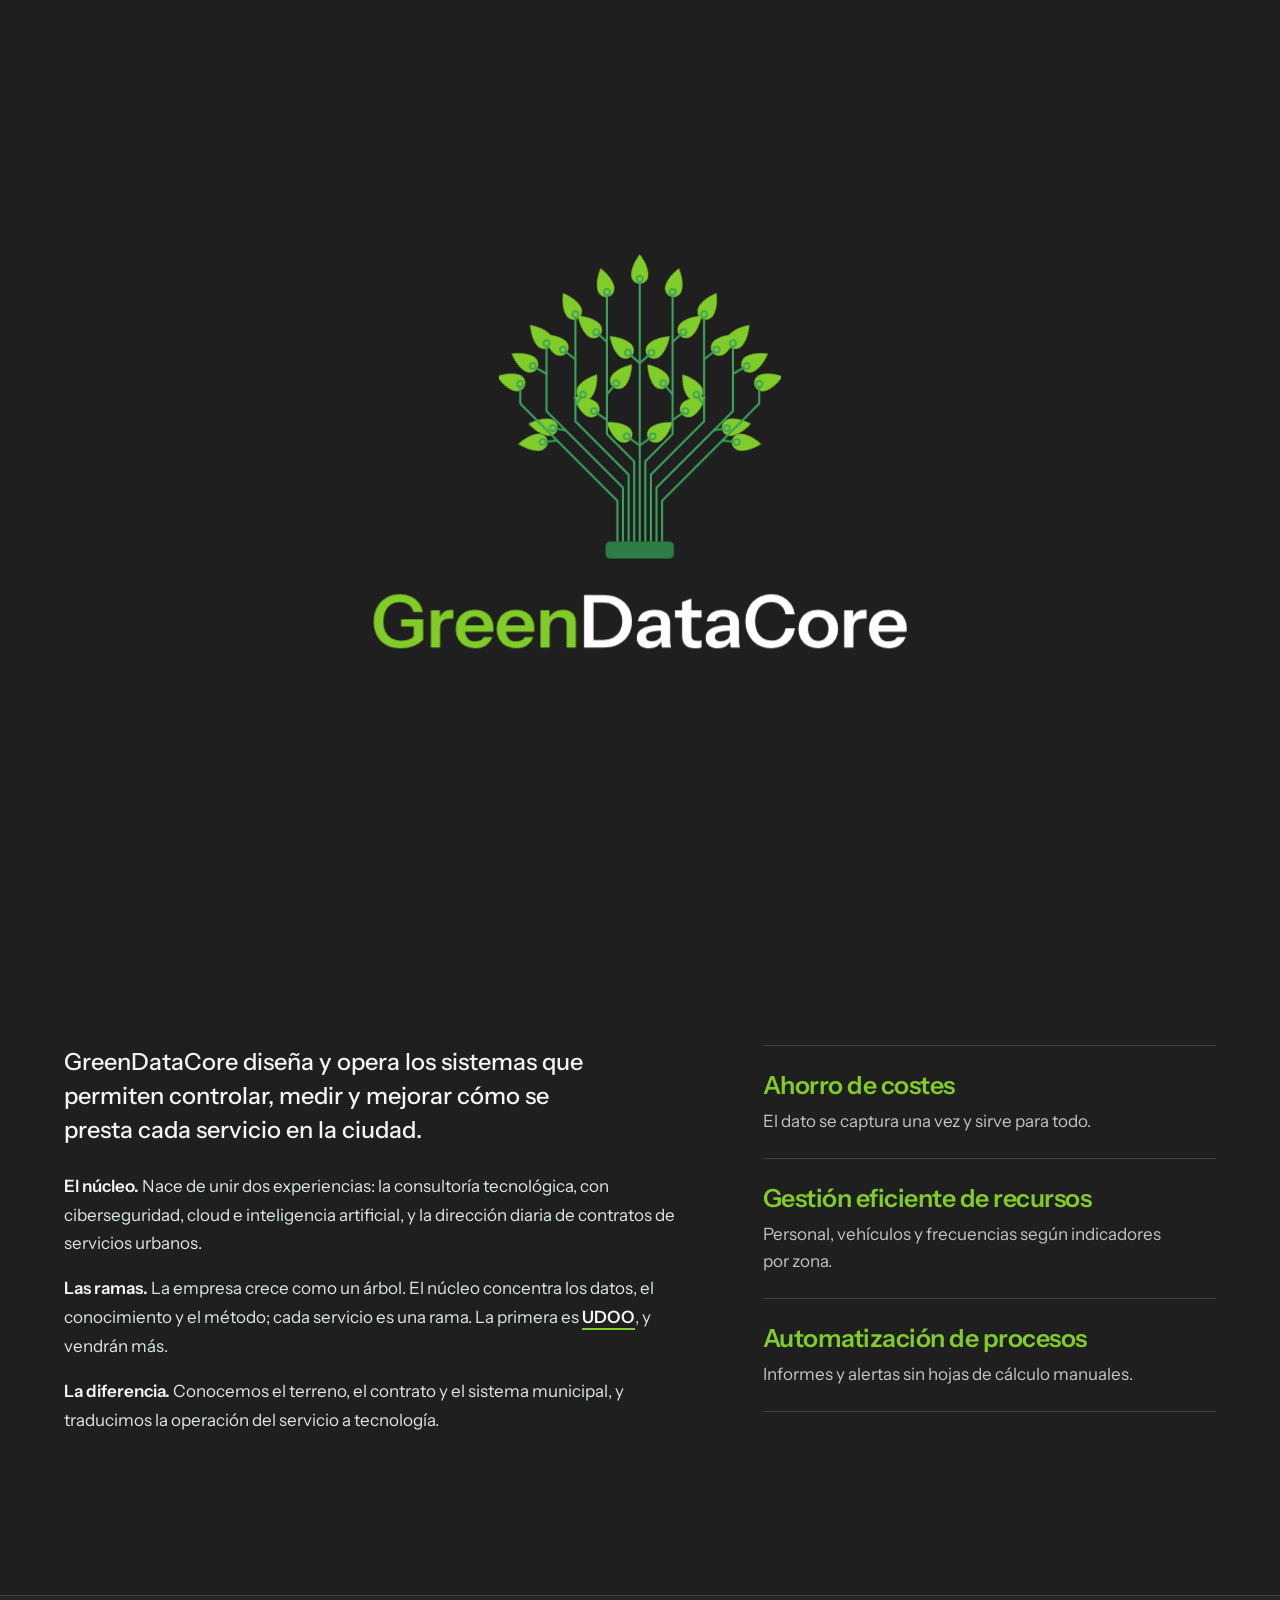
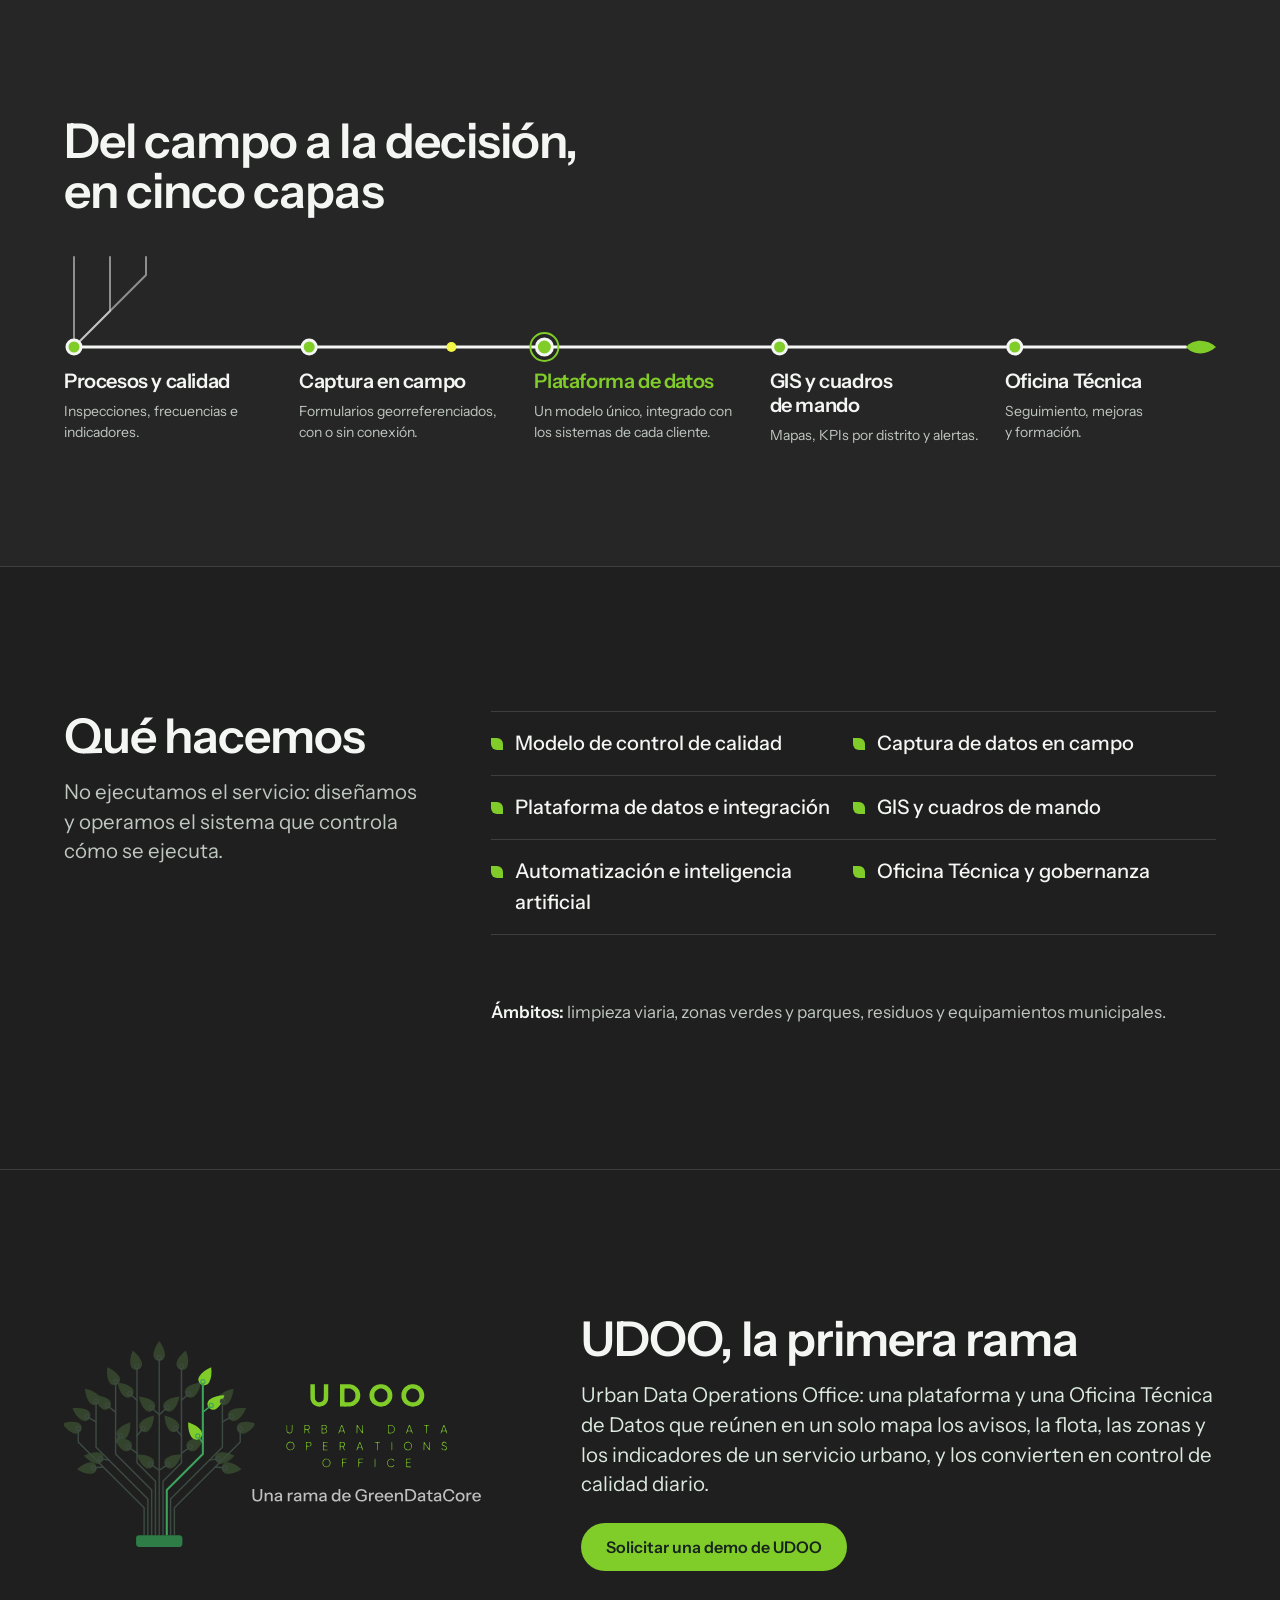
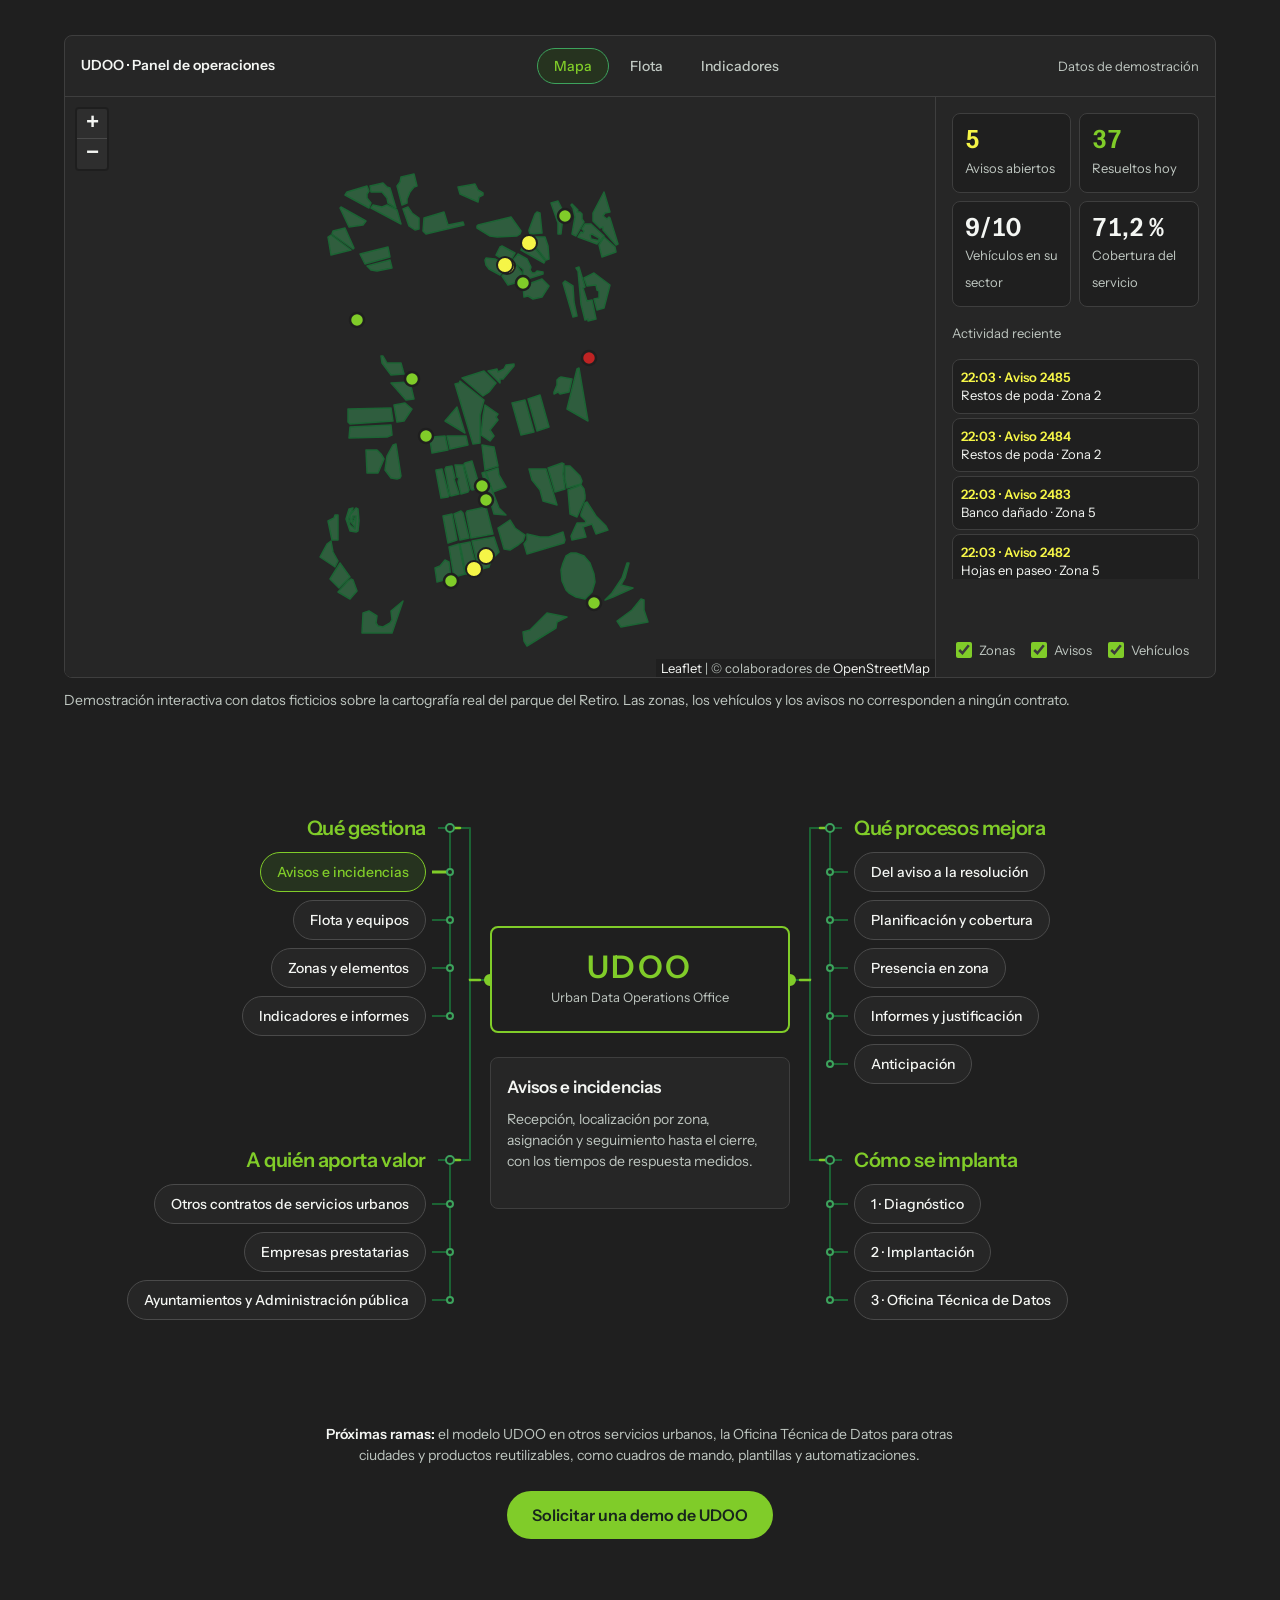
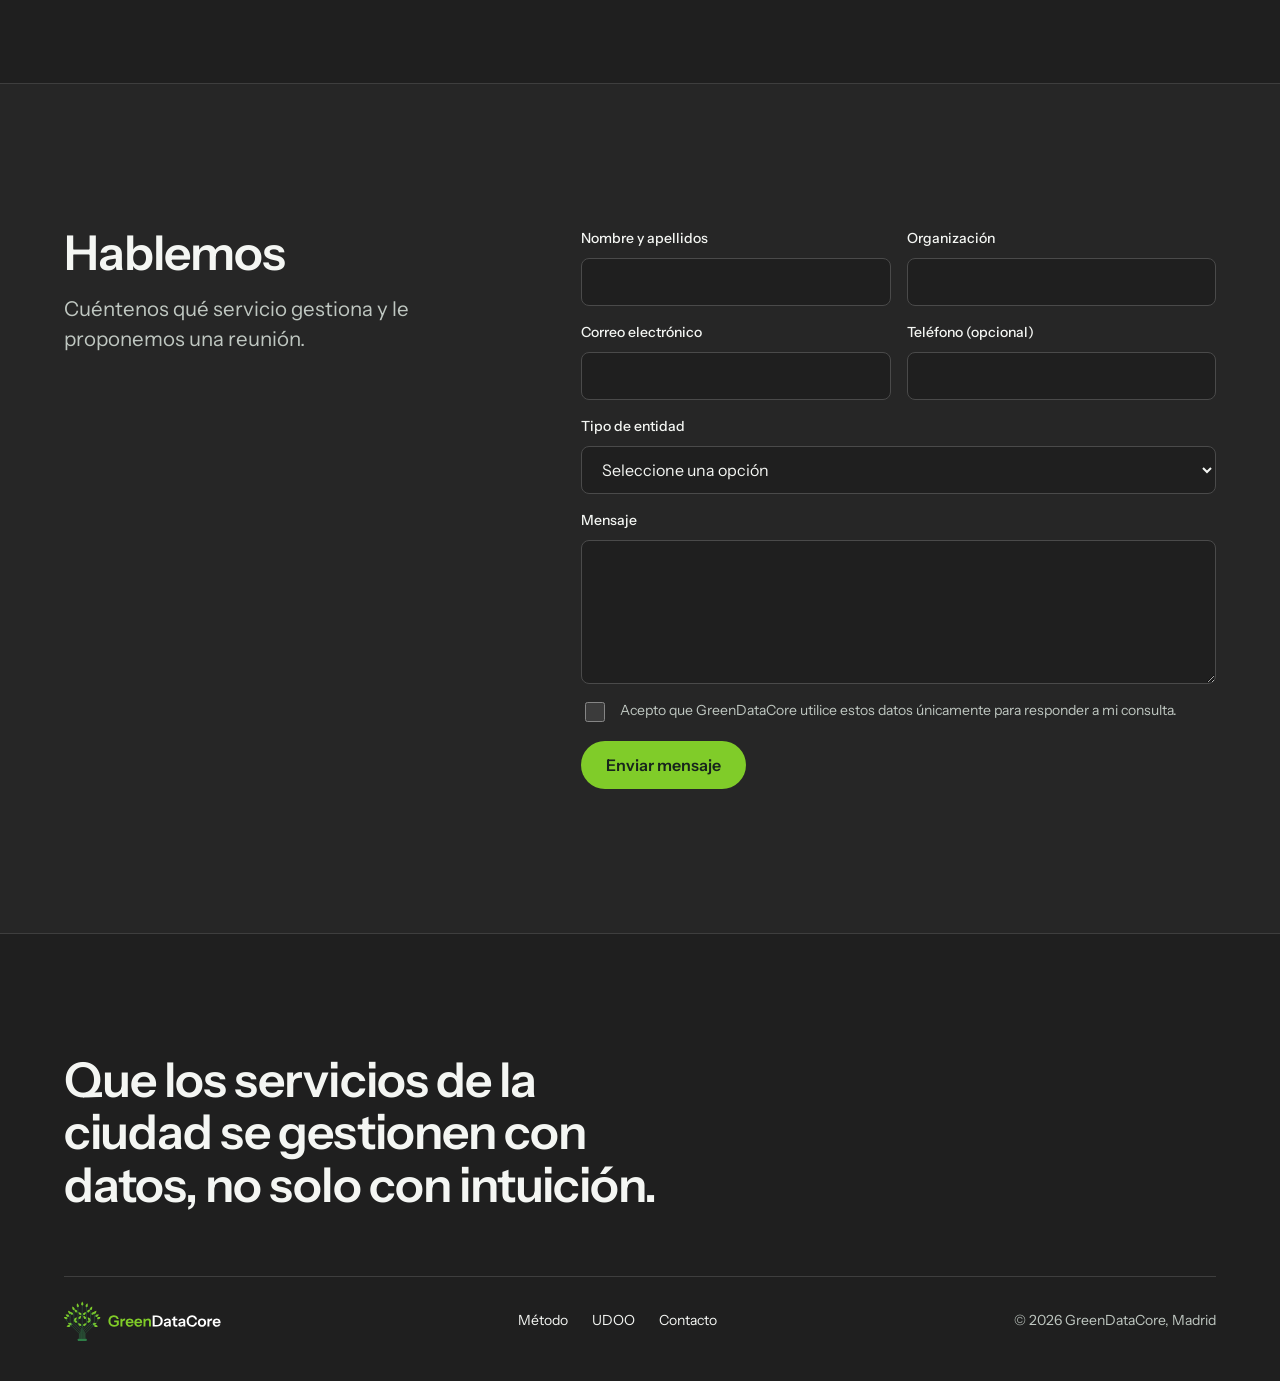
==== commit 840cace3: "Sección UDOO: mapa mental interactivo con lo que gestiona, los procesos que mejora, a quién aporta v" ====
--- a/index.html
+++ b/index.html
@@ -21,7 +21,7 @@
 <meta name="twitter:card" content="summary_large_image">
 <link rel="preload" href="assets/fonts/InstrumentSans-600.woff2" as="font" type="font/woff2" crossorigin>
 <script>document.documentElement.classList.add("js")</script>
-<link rel="stylesheet" href="style.css?v=3">
+<link rel="stylesheet" href="style.css?v=4">
 <link rel="stylesheet" href="assets/vendor/leaflet/leaflet.css">
 <link rel="stylesheet" href="assets/udoo/udoo-mapa.css?v=4">
 </head>
@@ -155,50 +155,52 @@
       <figcaption>Demostración interactiva con datos ficticios sobre la cartografía real del parque del Retiro. Las zonas, los vehículos y los avisos no corresponden a ningún contrato.</figcaption>
     </figure>
 
-    <div class="ud-block">
-      <h3>Qué gestiona</h3>
-      <ul class="ud-grid">
-        <li><h4>Avisos e incidencias</h4><p>Recepción, localización por zona, asignación y seguimiento hasta el cierre, con los tiempos de respuesta medidos.</p></li>
-        <li><h4>Flota y equipos</h4><p>Posición de los vehículos, sectores delimitados por geocerca, presencia programada frente a presencia real y recorridos realizados.</p></li>
-        <li><h4>Zonas y elementos</h4><p>Zonas, sectores y elementos del servicio sobre cartografía, con su estado y el historial de actuaciones.</p></li>
-        <li><h4>Indicadores e informes</h4><p>Cobertura, cumplimiento y rendimiento por zona, con informes diarios y mensuales generados de forma automática.</p></li>
-      </ul>
-    </div>
-
-    <div class="ud-block">
-      <h3>Qué procesos mejora</h3>
-      <ol class="ud-list">
-        <li><b>Del aviso a la resolución.</b> Cada aviso llega ubicado y asignado a su zona y a su equipo, y ninguno queda sin responsable.</li>
-        <li><b>Planificación y cobertura.</b> Lo planificado se compara cada día con lo ejecutado, zona por zona.</li>
-        <li><b>Presencia en zona.</b> La geolocalización acredita que los equipos están donde el servicio los necesita.</li>
-        <li><b>Informes y justificación.</b> Los informes al cliente se generan a partir de los datos, sin hojas de cálculo manuales.</li>
-        <li><b>Anticipación.</b> Las desviaciones se detectan antes de que lleguen en forma de reclamación.</li>
-      </ol>
-    </div>
-
-    <div class="ud-block">
-      <h3>Qué aporta a cada parte</h3>
-      <table class="branches ud-for">
-        <thead><tr><th>Para</th><th>Qué aporta</th></tr></thead>
-        <tbody>
-          <tr><td>Otros contratos de servicios urbanos</td><td>El modelo se adapta a limpieza viaria, residuos, zonas verdes y mantenimiento: las mismas capas, con las zonas, los elementos y los indicadores de cada pliego.</td></tr>
-          <tr><td>Empresas prestatarias</td><td>Control de la propia ejecución, menor carga administrativa y una base documental sólida para acreditar el cumplimiento ante la Administración.</td></tr>
-          <tr><td>Ayuntamientos y Administración pública</td><td>Supervisión objetiva del cumplimiento, indicadores homogéneos entre contratos y distritos, trazabilidad de los avisos ciudadanos y datos fiables para preparar los próximos pliegos.</td></tr>
-        </tbody>
-      </table>
-    </div>
-
-    <div class="ud-block">
-      <h3>Cómo se implanta</h3>
-      <div>
-        <ol class="ud-grid ud-steps">
-          <li><h4>Diagnóstico</h4><p>Análisis del pliego, de los procesos y de los sistemas existentes, y definición de los indicadores.</p></li>
-          <li><h4>Implantación</h4><p>Integración segura con los sistemas acordados con cada cliente, cartografía de zonas, cuadros de mando y formación.</p></li>
-          <li><h4>Oficina Técnica de Datos</h4><p>Servicio continuo: supervisión diaria, informes periódicos y mejora de los procesos.</p></li>
-        </ol>
-        <p class="ud-next"><b>Próximas ramas:</b> el modelo UDOO en otros servicios urbanos, la Oficina Técnica de Datos para otras ciudades y productos reutilizables, como cuadros de mando, plantillas y automatizaciones.</p>
-        <p class="acts"><a class="btn btn-p" href="#contacto" data-demo>Solicitar una demo de UDOO</a></p>
-      </div>
+    <div class="mm" id="mm">
+      <svg class="mm-lines" aria-hidden="true"></svg>
+      <div class="mm-q mm-a" data-side="l">
+        <h3 class="mm-hub">Qué gestiona</h3>
+        <ul>
+          <li><button type="button" aria-pressed="false">Avisos e incidencias</button><p class="mm-txt">Recepción, localización por zona, asignación y seguimiento hasta el cierre, con los tiempos de respuesta medidos.</p></li>
+          <li><button type="button" aria-pressed="false">Flota y equipos</button><p class="mm-txt">Posición de los vehículos, sectores delimitados por geocerca, presencia programada frente a presencia real y recorridos realizados.</p></li>
+          <li><button type="button" aria-pressed="false">Zonas y elementos</button><p class="mm-txt">Zonas, sectores y elementos del servicio sobre cartografía, con su estado y el historial de actuaciones.</p></li>
+          <li><button type="button" aria-pressed="false">Indicadores e informes</button><p class="mm-txt">Cobertura, cumplimiento y rendimiento por zona, con informes diarios y mensuales generados de forma automática.</p></li>
+        </ul>
+      </div>
+      <div class="mm-q mm-b" data-side="r">
+        <h3 class="mm-hub">Qué procesos mejora</h3>
+        <ul>
+          <li><button type="button" aria-pressed="false">Del aviso a la resolución</button><p class="mm-txt">Cada aviso llega ubicado y asignado a su zona y a su equipo, y ninguno queda sin responsable.</p></li>
+          <li><button type="button" aria-pressed="false">Planificación y cobertura</button><p class="mm-txt">Lo planificado se compara cada día con lo ejecutado, zona por zona.</p></li>
+          <li><button type="button" aria-pressed="false">Presencia en zona</button><p class="mm-txt">La geolocalización acredita que los equipos están donde el servicio los necesita.</p></li>
+          <li><button type="button" aria-pressed="false">Informes y justificación</button><p class="mm-txt">Los informes al cliente se generan a partir de los datos, sin hojas de cálculo manuales.</p></li>
+          <li><button type="button" aria-pressed="false">Anticipación</button><p class="mm-txt">Las desviaciones se detectan antes de que lleguen en forma de reclamación.</p></li>
+        </ul>
+      </div>
+      <div class="mm-core">
+        <div class="mm-node"><span class="mm-name">UDOO</span><span class="mm-sub">Urban Data Operations Office</span></div>
+        <div class="mm-card" aria-live="polite"><p class="mm-ct"></p><p class="mm-cd"></p></div>
+      </div>
+      <div class="mm-q mm-c" data-side="l">
+        <h3 class="mm-hub">A quién aporta valor</h3>
+        <ul>
+          <li><button type="button" aria-pressed="false">Otros contratos de servicios urbanos</button><p class="mm-txt">El modelo se adapta a limpieza viaria, residuos, zonas verdes y mantenimiento: las mismas capas, con las zonas, los elementos y los indicadores de cada pliego.</p></li>
+          <li><button type="button" aria-pressed="false">Empresas prestatarias</button><p class="mm-txt">Control de la propia ejecución, menor carga administrativa y una base documental sólida para acreditar el cumplimiento ante la Administración.</p></li>
+          <li><button type="button" aria-pressed="false">Ayuntamientos y Administración pública</button><p class="mm-txt">Supervisión objetiva del cumplimiento, indicadores homogéneos entre contratos y distritos, trazabilidad de los avisos ciudadanos y datos fiables para preparar los próximos pliegos.</p></li>
+        </ul>
+      </div>
+      <div class="mm-q mm-d" data-side="r">
+        <h3 class="mm-hub">Cómo se implanta</h3>
+        <ul>
+          <li><button type="button" aria-pressed="false">1 · Diagnóstico</button><p class="mm-txt">Análisis del pliego, de los procesos y de los sistemas existentes, y definición de los indicadores.</p></li>
+          <li><button type="button" aria-pressed="false">2 · Implantación</button><p class="mm-txt">Integración segura con los sistemas acordados con cada cliente, cartografía de zonas, cuadros de mando y formación.</p></li>
+          <li><button type="button" aria-pressed="false">3 · Oficina Técnica de Datos</button><p class="mm-txt">Servicio continuo: supervisión diaria, informes periódicos y mejora de los procesos.</p></li>
+        </ul>
+      </div>
+    </div>
+
+    <div class="ud-end">
+      <p class="ud-next"><b>Próximas ramas:</b> el modelo UDOO en otros servicios urbanos, la Oficina Técnica de Datos para otras ciudades y productos reutilizables, como cuadros de mando, plantillas y automatizaciones.</p>
+      <p class="acts"><a class="btn btn-p" href="#contacto" data-demo>Solicitar una demo de UDOO</a></p>
     </div>
   </div>
 </section>
@@ -469,5 +471,54 @@
   }));
 }
 </script>
+<script>
+{
+  const mm = document.getElementById('mm');
+  if (mm) {
+    const NS = 'http://www.w3.org/2000/svg';
+    const svg = mm.querySelector('.mm-lines'), node = mm.querySelector('.mm-node');
+    const ct = mm.querySelector('.mm-ct'), cd = mm.querySelector('.mm-cd');
+    const wide = matchMedia('(min-width: 60.01rem)');
+    const btns = [...mm.querySelectorAll('.mm-q button')];
+    let ticks = new Map();
+    const el = (tag, attrs) => { const e = document.createElementNS(NS, tag); for (const k in attrs) e.setAttribute(k, attrs[k]); svg.append(e); return e; };
+    const draw = () => {
+      svg.replaceChildren(); ticks = new Map();
+      if (!wide.matches) return;
+      const R = mm.getBoundingClientRect(), r = e => { const b = e.getBoundingClientRect(); return { l: b.left - R.left, r: b.right - R.left, t: b.top - R.top, b: b.bottom - R.top, y: (b.top + b.bottom) / 2 - R.top }; };
+      svg.setAttribute('viewBox', `0 0 ${R.width} ${R.height}`);
+      const n = r(node);
+      mm.querySelectorAll('.mm-q').forEach(qd => {
+        const left = qd.dataset.side === 'l', Q = r(qd), hub = r(qd.querySelector('.mm-hub'));
+        const tx = left ? Q.r + 24 : Q.l - 24;
+        const items = [...qd.querySelectorAll('button')].map(b => [b, r(b)]);
+        const last = items[items.length - 1][1].y;
+        const nx = left ? n.l : n.r, mx = (tx + nx) / 2;
+        const trunk = `M${tx} ${hub.y} H${mx} V${n.y} H${nx}`;
+        el('path', { d: trunk, class: 'mm-t' });
+        el('path', { d: trunk, class: 'mm-p' });
+        el('path', { d: `M${left ? hub.r + 12 : hub.l - 12} ${hub.y} H${tx} V${last}`, class: 'mm-t' });
+        el('circle', { cx: tx, cy: hub.y, r: 4, class: 'mm-j' });
+        items.forEach(([b, bb]) => { ticks.set(b, el('path', { d: `M${tx} ${bb.y} H${left ? bb.r + 6 : bb.l - 6}`, class: 'mm-t' })); el('circle', { cx: tx, cy: bb.y, r: 3, class: 'mm-j' }); });
+      });
+      el('circle', { cx: n.l, cy: n.y, r: 5, class: 'mm-j on' }); el('circle', { cx: n.r, cy: n.y, r: 5, class: 'mm-j on' });
+      const cur = btns.find(b => b.getAttribute('aria-pressed') === 'true'); if (cur && ticks.get(cur)) ticks.get(cur).classList.add('on');
+    };
+    const select = b => {
+      btns.forEach(x => { x.setAttribute('aria-pressed', String(x === b)); ticks.get(x)?.classList.toggle('on', x === b); });
+      ct.textContent = b.textContent; cd.textContent = b.nextElementSibling.textContent;
+    };
+    btns.forEach(b => b.addEventListener('click', () => {
+      if (!wide.matches) { const li = b.parentElement, open = !li.classList.contains('open'); li.classList.toggle('open', open); b.setAttribute('aria-expanded', String(open)); return; }
+      select(b);
+    }));
+    btns.forEach(b => b.addEventListener('mouseenter', () => { if (wide.matches) select(b); }));
+    select(btns[0]);
+    new ResizeObserver(draw).observe(mm);
+    wide.addEventListener('change', draw);
+    if (document.fonts) document.fonts.ready.then(draw);
+  }
+}
+</script>
 </body>
 </html>
--- a/style.css
+++ b/style.css
@@ -84,23 +84,39 @@
 .udoo .acts { margin-top: var(--space-lg); }
 .ud-fig { grid-column: 1 / -1; margin: 0; }
 .ud-fig figcaption { margin-top: var(--space-sm); font-size: var(--text-sm); color: var(--color-muted); }
-.ud-block { grid-column: 1 / -1; display: grid; grid-template-columns: minmax(0, 4fr) minmax(0, 8fr); gap: var(--space-2xl); align-items: start; padding-top: var(--space-xl); border-top: var(--rule-hair) solid var(--color-rule); }
-.ud-block h3 { margin: 0; font-size: var(--text-xl); }
-.ud-grid { list-style: none; margin: 0; padding: 0; display: grid; grid-template-columns: repeat(2, minmax(0, 1fr)); gap: var(--space-lg) var(--space-2xl); }
-.ud-grid h4 { margin: 0; font-size: var(--text-lg); font-weight: 600; }
-.ud-grid p { margin: var(--space-xs) 0 0; color: var(--color-muted); font-size: var(--text-md); line-height: 1.5; }
-.ud-steps { grid-template-columns: repeat(3, minmax(0, 1fr)); counter-reset: paso; }
-.ud-steps li { counter-increment: paso; }
-.ud-steps h4::before { content: counter(paso) " · "; color: var(--color-accent); }
-.ud-list { margin: 0; padding: 0; list-style: none; display: grid; gap: var(--space-md); }
-.ud-list li { color: var(--color-muted); line-height: 1.5; padding-bottom: var(--space-md); border-bottom: var(--rule-hair) solid var(--color-rule); }
-.ud-list b { color: var(--color-ink); font-weight: 600; }
-.ud-next { margin-top: var(--space-xl); color: var(--color-muted); font-size: var(--text-sm); }
+.ud-end { grid-column: 1 / -1; display: grid; justify-items: center; text-align: center; }
+.ud-next { max-width: 70ch; color: var(--color-muted); font-size: var(--text-sm); }
 .ud-next b { color: var(--color-ink); font-weight: 600; }
-.branches { width: 100%; border-collapse: collapse; font-size: var(--text-md); }
-.branches th { text-align: left; font-weight: 500; font-size: var(--text-sm); color: var(--color-muted); padding: 0 var(--space-md) var(--space-sm) 0; border-bottom: var(--rule-hair) solid var(--color-edge); }
-.branches td { padding: var(--space-md) var(--space-md) var(--space-md) 0; border-bottom: var(--rule-hair) solid var(--color-rule); vertical-align: top; color: var(--color-muted); line-height: 1.5; }
-.branches td:first-child { color: var(--color-ink); font-weight: 600; width: 32%; }
+
+/* UDOO mind map: the four branches around the core */
+.mm { grid-column: 1 / -1; position: relative; display: grid; grid-template-columns: minmax(0, 1fr) minmax(240px, 300px) minmax(0, 1fr); grid-template-areas: "a core b" "c core d"; column-gap: var(--space-2xl); row-gap: var(--space-2xl); padding-block: var(--space-xl); }
+.mm-lines { position: absolute; inset: 0; width: 100%; height: 100%; overflow: visible; pointer-events: none; }
+.mm-t { fill: none; stroke: var(--color-forest); stroke-width: 2; stroke-linejoin: round; transition: stroke var(--dur-short) var(--ease-out); }
+.mm-t.on { stroke: var(--color-accent); stroke-width: 3; }
+.mm-p { fill: none; stroke: var(--color-accent); stroke-width: 2.5; stroke-linecap: round; stroke-dasharray: 10 190; animation: mmrun 3.2s linear infinite; }
+@keyframes mmrun { from { stroke-dashoffset: 200; } to { stroke-dashoffset: 0; } }
+.mm-j { fill: var(--color-paper); stroke: var(--color-track); stroke-width: 2; }
+.mm-j.on { fill: var(--color-accent); stroke: var(--color-accent); }
+.mm-a { grid-area: a; } .mm-b { grid-area: b; } .mm-c { grid-area: c; } .mm-d { grid-area: d; }
+.mm-q { position: relative; z-index: 1; display: grid; gap: var(--space-sm); align-content: start; }
+.mm-q[data-side="l"] { justify-items: end; text-align: right; }
+.mm-q[data-side="r"] { justify-items: start; text-align: left; }
+.mm-hub { margin: 0; font-size: var(--text-lg); font-weight: 600; color: var(--color-accent); }
+.mm-q ul { list-style: none; margin: 0; padding: 0; display: grid; gap: var(--space-xs); justify-items: inherit; }
+.mm-q button { font: 500 var(--text-sm)/1.3 var(--font-body); white-space: nowrap; color: var(--color-ink); background: var(--color-paper-2); border: 1px solid var(--color-edge); border-radius: var(--radius-pill); padding: var(--space-xs) var(--space-md); min-height: 40px; cursor: pointer; text-align: inherit; transition: border-color var(--dur-short) var(--ease-out), color var(--dur-short) var(--ease-out), background-color var(--dur-short) var(--ease-out); }
+.mm-q button:hover { border-color: var(--color-track); }
+.mm-q button:active { background: var(--color-paper-3); }
+.mm-q button:focus-visible { outline: 2px solid var(--color-focus); outline-offset: 2px; }
+.mm-q button[aria-pressed="true"] { color: var(--color-accent); background: var(--color-tint); border-color: var(--color-accent); }
+.mm-txt { display: none; }
+.mm-core { grid-area: core; position: relative; z-index: 1; display: grid; align-content: center; gap: var(--space-lg); }
+.mm-node { display: grid; justify-items: center; gap: var(--space-2xs); padding: var(--space-lg) var(--space-md); border: 2px solid var(--color-accent); border-radius: var(--radius-card); background: var(--color-paper); text-align: center; }
+.mm-name { font-size: var(--text-2xl); font-weight: 600; letter-spacing: 0.08em; color: var(--color-accent); line-height: 1; }
+.mm-sub { font-size: var(--text-xs); color: var(--color-muted); }
+.mm-card { min-height: 9.5rem; padding: var(--space-md); border: 1px solid var(--color-rule); border-radius: var(--radius-card); background: var(--color-paper-2); color: var(--color-ink); }
+.mm-ct { margin: 0; font-weight: 600; color: var(--color-ink); }
+.mm-cd { margin: var(--space-xs) 0 0; font-size: var(--text-sm); line-height: 1.5; color: var(--color-muted); }
+@media (prefers-reduced-motion: reduce) { .mm-p { display: none; } }
 
 /* contact */
 .contact { padding-block: var(--section-gap); background: var(--color-paper-2); border-top: var(--rule-hair) solid var(--color-rule); }
@@ -149,9 +165,17 @@
 @keyframes breathe { from { opacity: 0.78; } to { opacity: 1; } }
 
 @media (max-width: 60rem) {
-  .hero .container, .story .container, .services .container, .udoo .container, .contact .container, .ud-block { grid-template-columns: minmax(0, 1fr); }
-  .ud-block { gap: var(--space-lg); }
-  .ud-grid, .ud-steps { grid-template-columns: minmax(0, 1fr); }
+  .hero .container, .story .container, .services .container, .udoo .container, .contact .container { grid-template-columns: minmax(0, 1fr); }
+  .mm { grid-template-columns: minmax(0, 1fr); grid-template-areas: "core" "a" "b" "c" "d"; row-gap: var(--space-xl); }
+  .mm-lines, .mm-card { display: none; }
+  .mm-q, .mm-q[data-side="l"], .mm-q[data-side="r"] { justify-items: stretch; text-align: left; border-left: 2px solid var(--color-track); padding-left: var(--space-md); }
+  .mm-q ul { justify-items: stretch; }
+  .mm-q button { width: 100%; border-radius: var(--radius-card); white-space: normal; text-align: left; }
+  .mm-q button, .mm-q button[aria-pressed="true"] { display: flex; justify-content: space-between; gap: var(--space-sm); color: var(--color-ink); background: var(--color-paper-2); border-color: var(--color-edge); }
+  .mm-q button::after { content: "+"; color: var(--color-accent); font-weight: 600; }
+  .mm-q li.open button { border-color: var(--color-accent); color: var(--color-accent); }
+  .mm-q li.open button::after { content: "–"; }
+  .mm-q li.open .mm-txt { display: block; margin: var(--space-xs) var(--space-sm) var(--space-sm); font-size: var(--text-sm); line-height: 1.5; color: var(--color-muted); }
   .hero { min-height: auto; }
   .hero .container { padding-block: var(--space-2xl); }
   #tree { order: -1; }
@@ -168,10 +192,6 @@
   .nav ul li:not(:last-child) { display: none; }
   .nav img { height: 40px; }
   .lines, .form { grid-template-columns: minmax(0, 1fr); }
-  .branches thead { display: none; }
-  .branches tr { display: grid; padding-block: var(--space-sm); border-bottom: var(--rule-hair) solid var(--color-rule); }
-  .branches td { border: 0; padding: var(--space-3xs) 0; width: auto; white-space: normal; }
-  .branches td:first-child { width: auto; }
   .btn { flex: 1 1 auto; justify-content: center; }
 }
 @media (prefers-reduced-motion: reduce) { .sway, .breathe { animation: none; } .pulse { display: none; } }
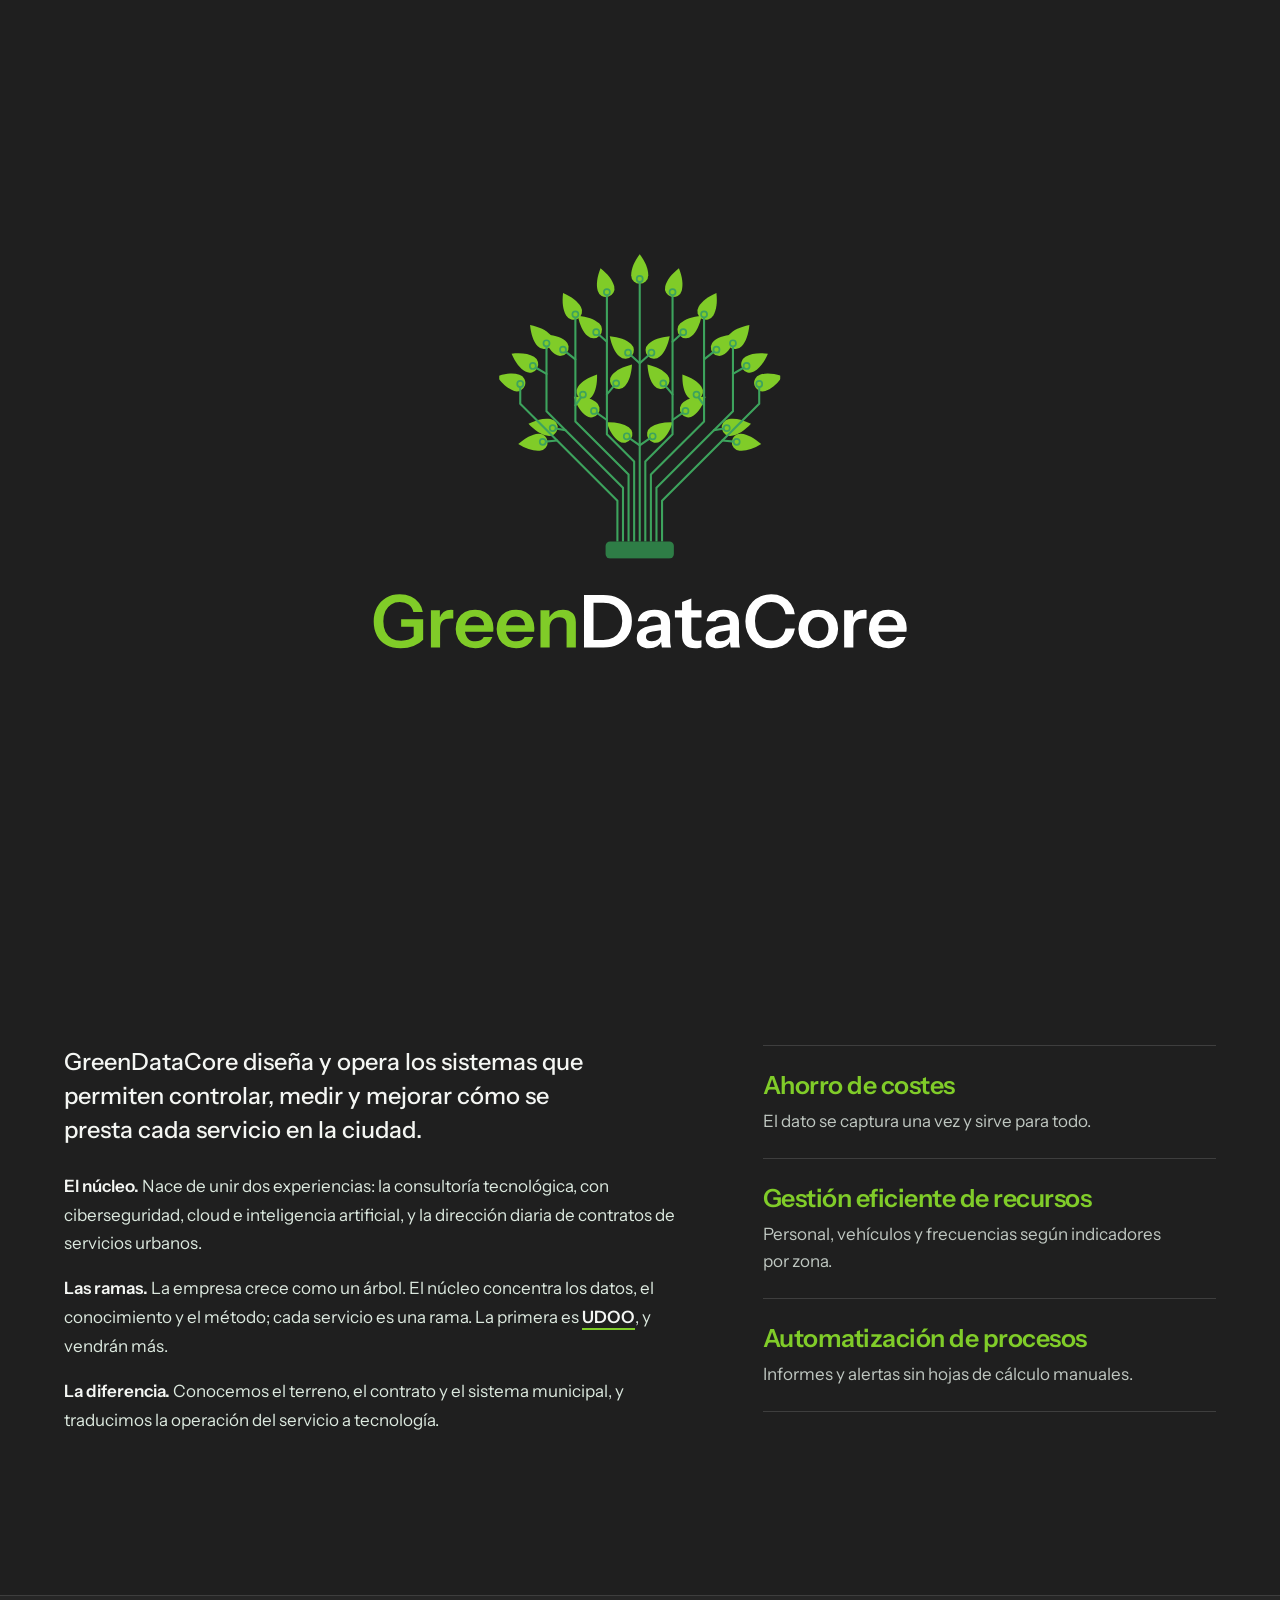
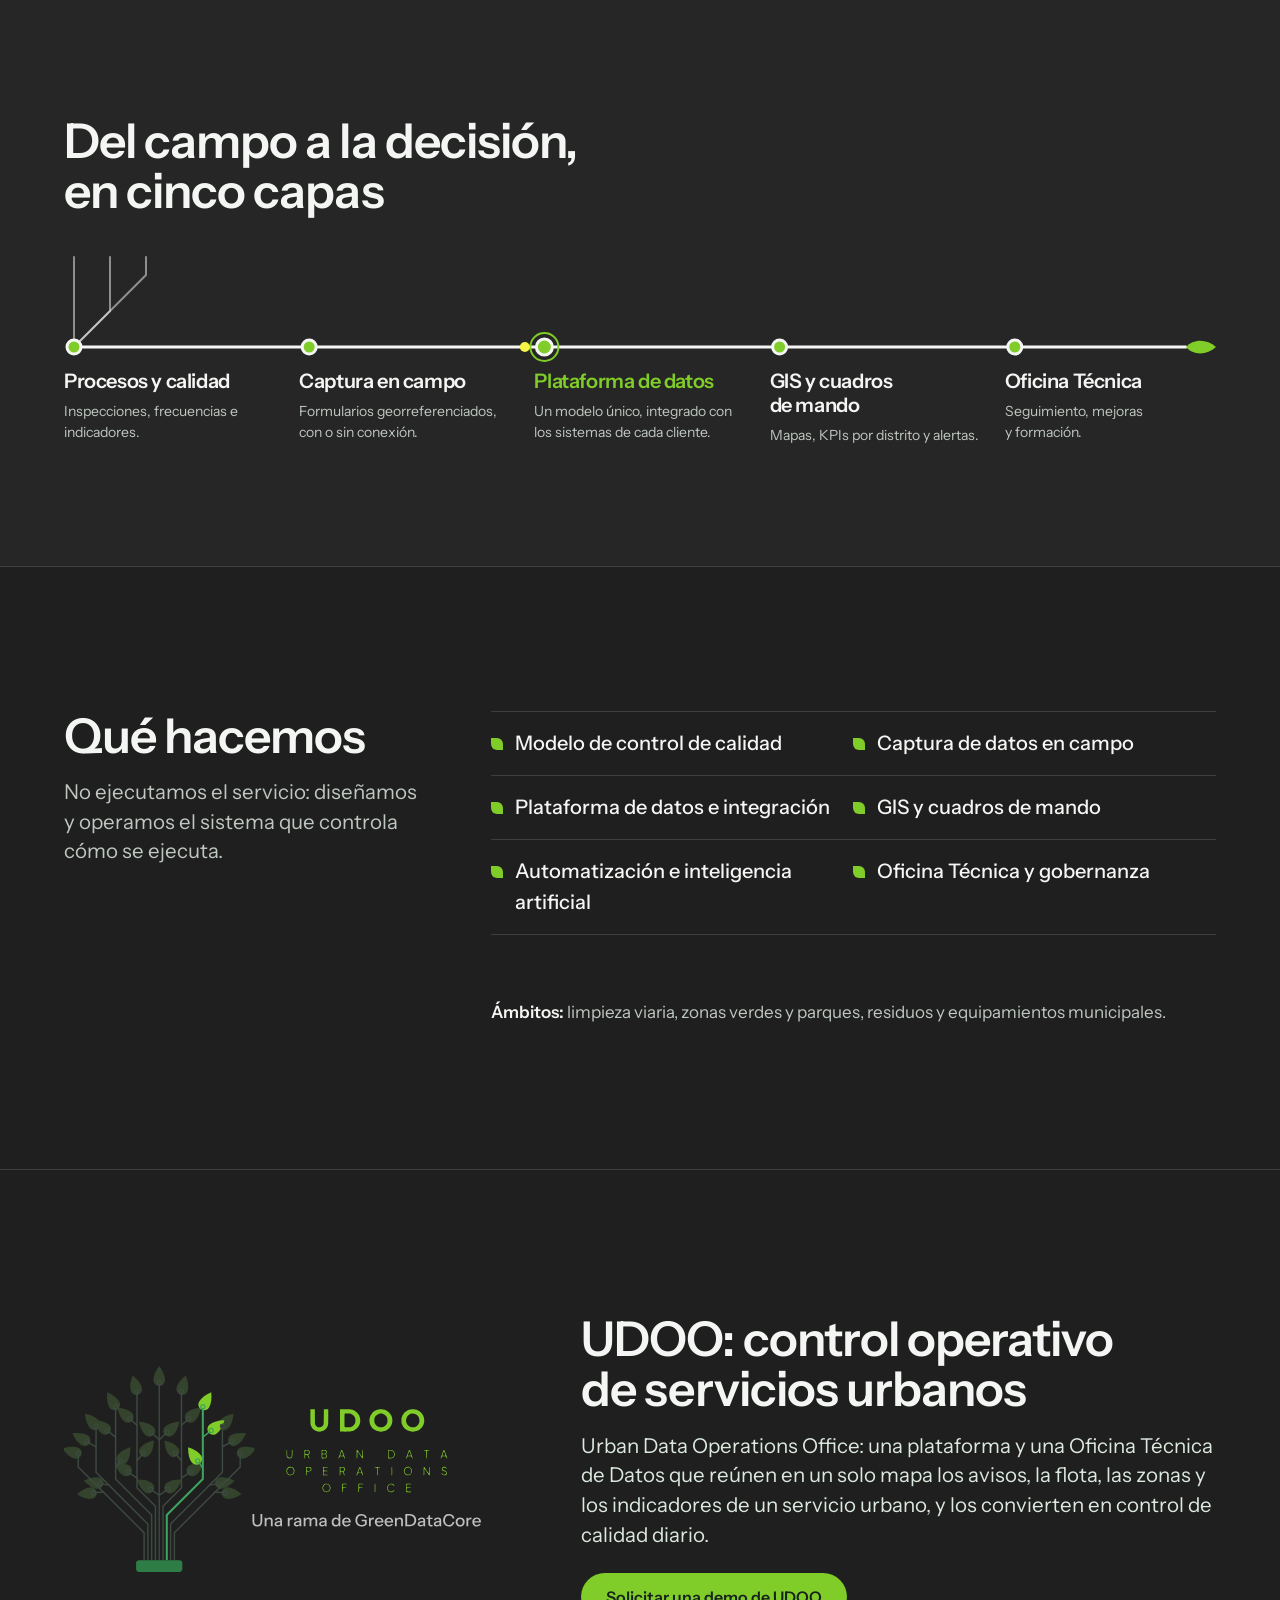
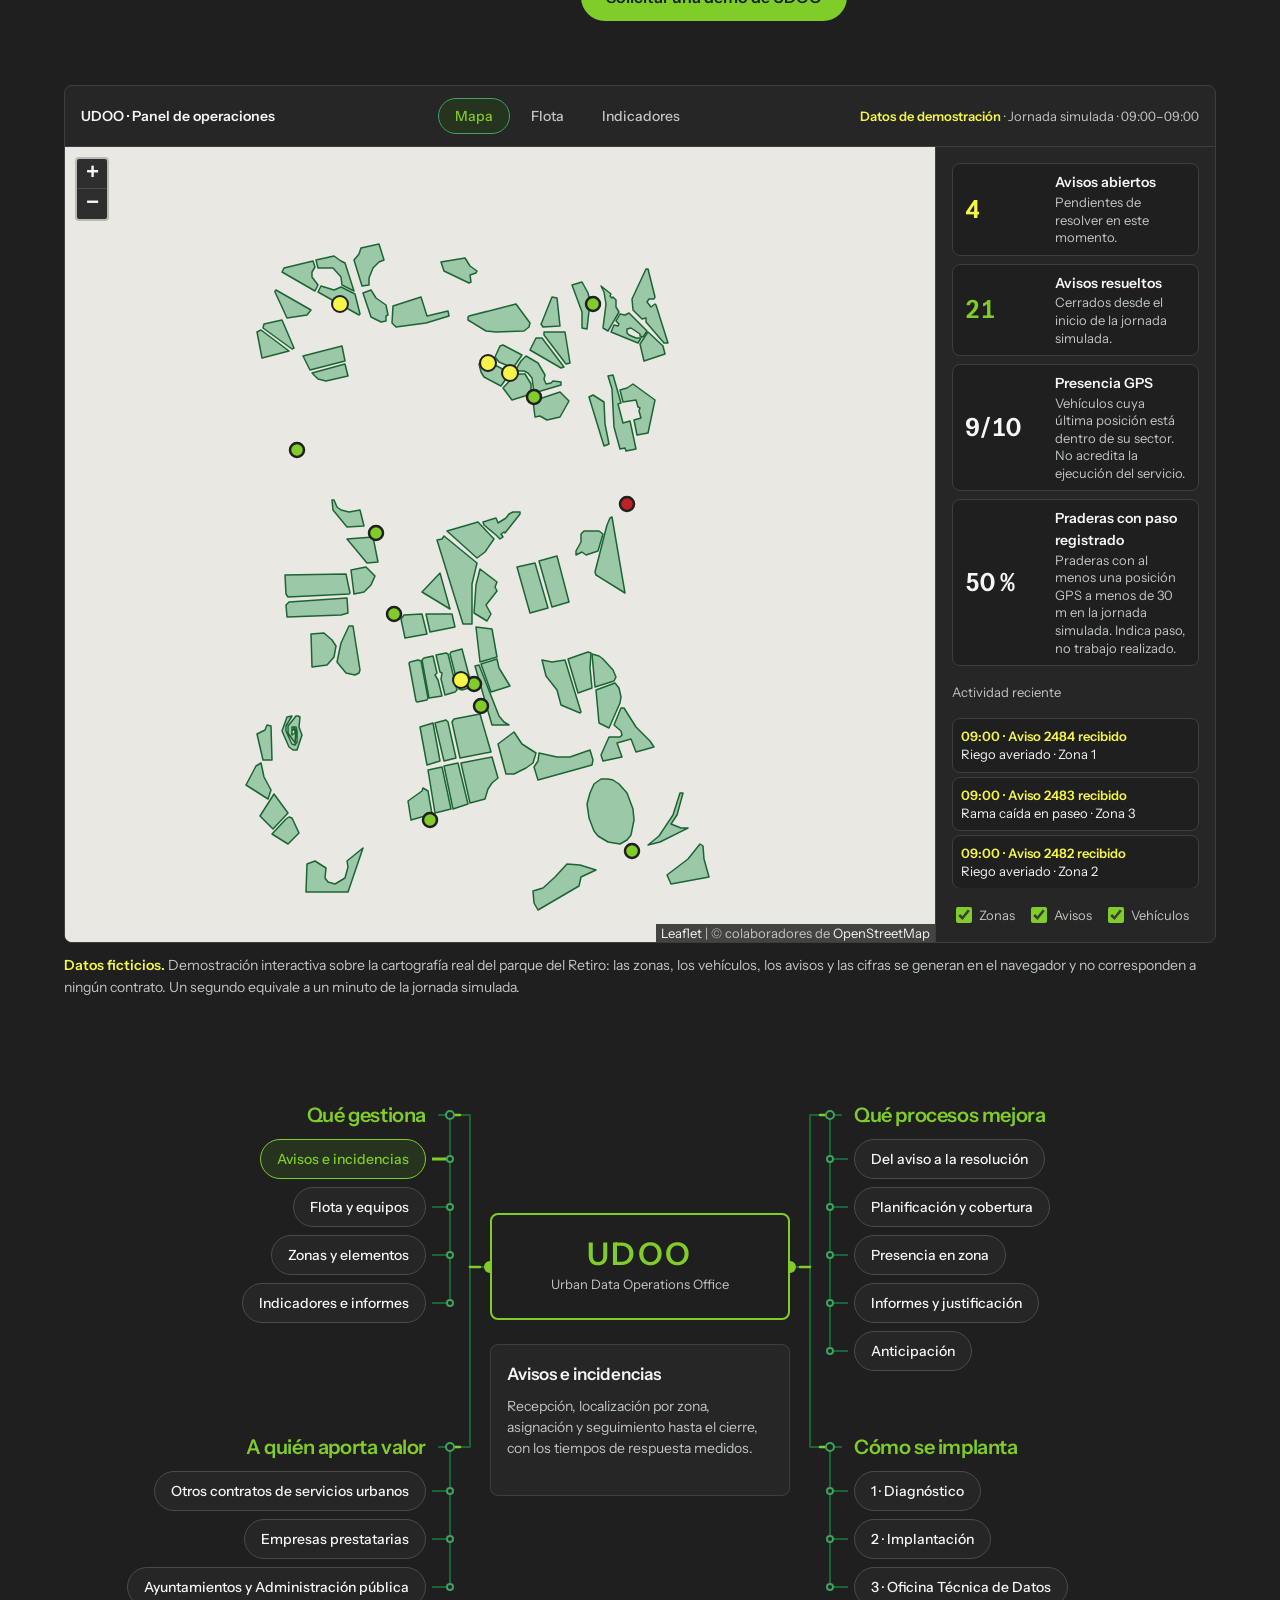
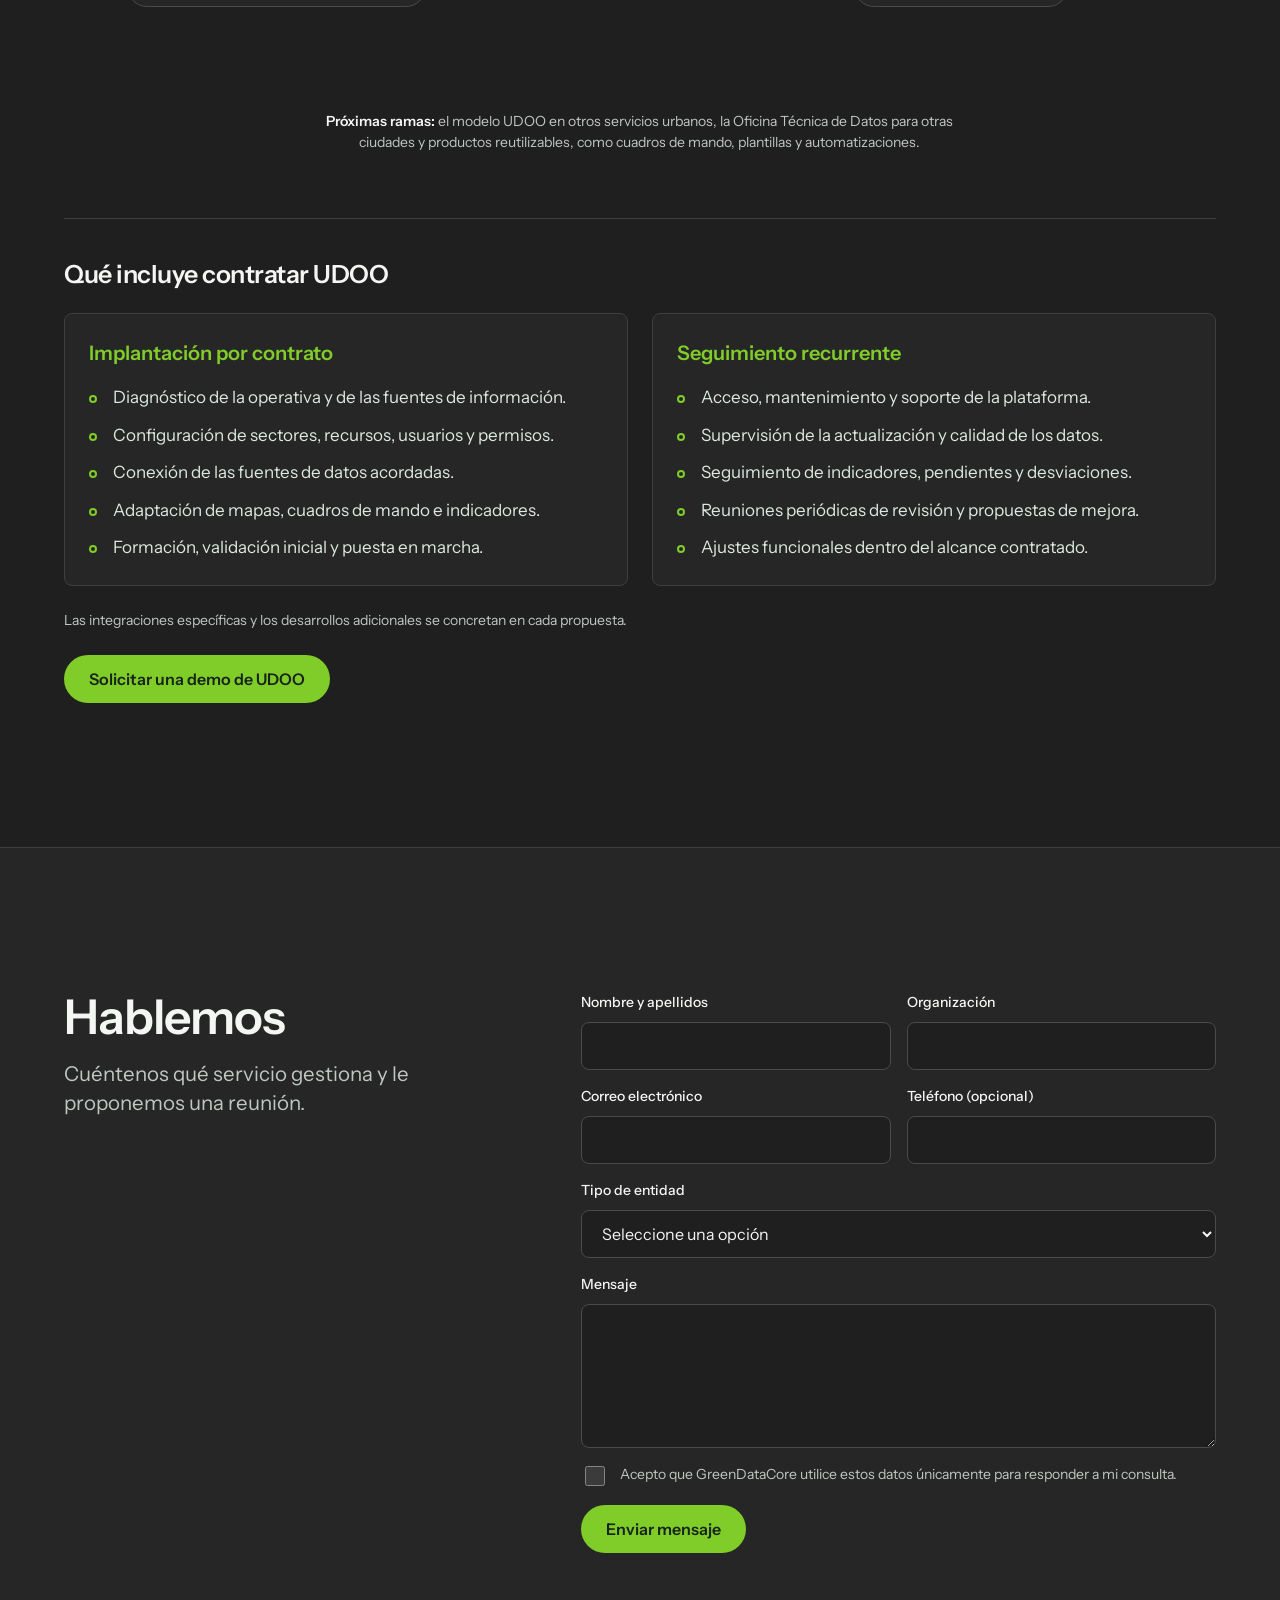
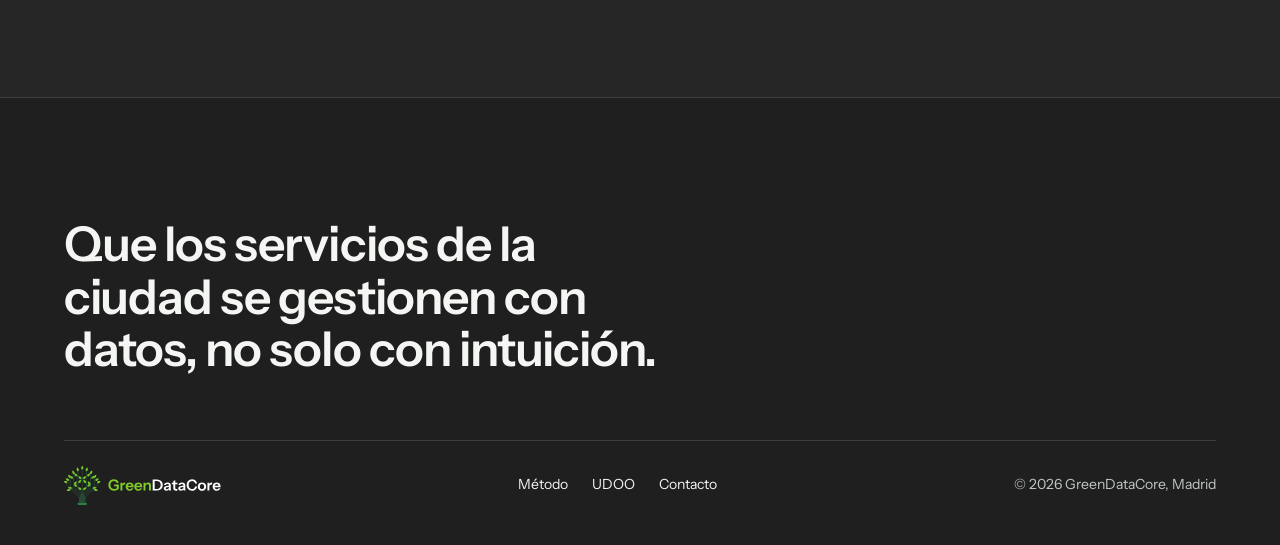
==== commit c3a92ecb: "UDOO: nuevo titular, indicadores de la demo definidos y coherentes, bloques de oferta y carga del ma" ====
--- a/index.html
+++ b/index.html
@@ -21,9 +21,9 @@
 <meta name="twitter:card" content="summary_large_image">
 <link rel="preload" href="assets/fonts/InstrumentSans-600.woff2" as="font" type="font/woff2" crossorigin>
 <script>document.documentElement.classList.add("js")</script>
-<link rel="stylesheet" href="style.css?v=4">
+<link rel="stylesheet" href="style.css?v=5">
 <link rel="stylesheet" href="assets/vendor/leaflet/leaflet.css">
-<link rel="stylesheet" href="assets/udoo/udoo-mapa.css?v=4">
+<link rel="stylesheet" href="assets/udoo/udoo-mapa.css?v=5">
 </head>
 <body>
 <div class="intro" id="intro" hidden>
@@ -113,7 +113,7 @@
   <div class="container">
     <div class="mark"><img src="assets/logo/udoo-rama-gdc-negativo.svg" alt="UDOO, una rama de GreenDataCore" width="476" height="220"></div>
     <div>
-      <h2>UDOO, la primera rama</h2>
+      <h2>UDOO: control operativo de servicios urbanos</h2>
       <p class="lead">Urban Data Operations Office: una plataforma y una Oficina Técnica de Datos que reúnen en un solo mapa los avisos, la flota, las zonas y los indicadores de un servicio urbano, y los convierten en control de calidad diario.</p>
       <p class="acts"><a class="btn btn-p" href="#contacto" data-demo>Solicitar una demo de UDOO</a></p>
     </div>
@@ -127,17 +127,22 @@
             <button type="button" role="tab" data-v="flota" aria-selected="false">Flota</button>
             <button type="button" role="tab" data-v="ind" aria-selected="false">Indicadores</button>
           </div>
-          <span class="ud-demo">Datos de demostración</span>
+          <span class="ud-demo"><b>Datos de demostración</b> · <span data-k="clock">Jornada simulada</span></span>
         </div>
         <div class="ud-body">
           <div class="ud-map"><div id="ud-map" role="region" aria-label="Mapa de demostración sobre el parque del Retiro, con zonas, avisos y vehículos ficticios"></div></div>
+          <div class="ud-panel" hidden>
+            <div><p class="ud-ph">Avisos recibidos por zona</p><p class="ud-pd">Jornada simulada. Suma de avisos abiertos y resueltos.</p><div class="ud-bars" data-b="rec"></div></div>
+            <div><p class="ud-ph">Praderas con paso registrado por zona</p><p class="ud-pd">Praderas con al menos una posición GPS a menos de 30 m en la jornada simulada.</p><div class="ud-bars" data-b="pass"></div></div>
+            <div><p class="ud-ph">Presencia GPS por sector</p><p class="ud-pd">Vehículos cuya última posición está dentro de su sector asignado.</p><div class="ud-bars" data-b="gps"></div></div>
+          </div>
           <aside class="ud-side">
-            <div class="ud-kpis">
-              <div class="ud-kpi new"><b data-k="open">0</b><span>Avisos abiertos</span></div>
-              <div class="ud-kpi ok"><b data-k="solved">0</b><span>Resueltos hoy</span></div>
-              <div class="ud-kpi"><b data-k="fleet">0</b><span>Vehículos en su sector</span></div>
-              <div class="ud-kpi"><b data-k="cov">0</b><span>Cobertura del servicio</span></div>
-            </div>
+            <dl class="ud-kpis">
+              <div class="ud-kpi new"><dt>Avisos abiertos</dt><dd><b data-k="open">0</b><span>Pendientes de resolver en este momento.</span></dd></div>
+              <div class="ud-kpi ok"><dt>Avisos resueltos</dt><dd><b data-k="solved">0</b><span>Cerrados desde el inicio de la jornada simulada.</span></dd></div>
+              <div class="ud-kpi"><dt>Presencia GPS</dt><dd><b data-k="fleet">0</b><span>Vehículos cuya última posición está dentro de su sector. No acredita la ejecución del servicio.</span></dd></div>
+              <div class="ud-kpi"><dt>Praderas con paso registrado</dt><dd><b data-k="pass">0</b><span>Praderas con al menos una posición GPS a menos de 30 m en la jornada simulada. Indica paso, no trabajo realizado.</span></dd></div>
+            </dl>
             <p class="ud-feed-h">Actividad reciente</p>
             <ul class="ud-feed" aria-live="off"></ul>
             <div class="ud-layers">
@@ -147,12 +152,8 @@
             </div>
           </aside>
         </div>
-        <div class="ud-panel" hidden>
-          <div><p class="ud-ph">Avisos por zona</p><div class="ud-bars"></div></div>
-          <div><p class="ud-ph">Cobertura del servicio por sector</p><div class="ud-bars ud-cov"></div></div>
-        </div>
-      </div>
-      <figcaption>Demostración interactiva con datos ficticios sobre la cartografía real del parque del Retiro. Las zonas, los vehículos y los avisos no corresponden a ningún contrato.</figcaption>
+      </div>
+      <figcaption><b>Datos ficticios.</b> Demostración interactiva sobre la cartografía real del parque del Retiro: las zonas, los vehículos, los avisos y las cifras se generan en el navegador y no corresponden a ningún contrato. Un segundo equivale a un minuto de la jornada simulada.</figcaption>
     </figure>
 
     <div class="mm" id="mm">
@@ -198,8 +199,33 @@
       </div>
     </div>
 
-    <div class="ud-end">
-      <p class="ud-next"><b>Próximas ramas:</b> el modelo UDOO en otros servicios urbanos, la Oficina Técnica de Datos para otras ciudades y productos reutilizables, como cuadros de mando, plantillas y automatizaciones.</p>
+    <p class="ud-next"><b>Próximas ramas:</b> el modelo UDOO en otros servicios urbanos, la Oficina Técnica de Datos para otras ciudades y productos reutilizables, como cuadros de mando, plantillas y automatizaciones.</p>
+
+    <div class="ud-offer">
+      <h3>Qué incluye contratar UDOO</h3>
+      <div class="ud-offer-grid">
+        <article class="ud-card">
+          <h4>Implantación por contrato</h4>
+          <ul>
+            <li>Diagnóstico de la operativa y de las fuentes de información.</li>
+            <li>Configuración de sectores, recursos, usuarios y permisos.</li>
+            <li>Conexión de las fuentes de datos acordadas.</li>
+            <li>Adaptación de mapas, cuadros de mando e indicadores.</li>
+            <li>Formación, validación inicial y puesta en marcha.</li>
+          </ul>
+        </article>
+        <article class="ud-card">
+          <h4>Seguimiento recurrente</h4>
+          <ul>
+            <li>Acceso, mantenimiento y soporte de la plataforma.</li>
+            <li>Supervisión de la actualización y calidad de los datos.</li>
+            <li>Seguimiento de indicadores, pendientes y desviaciones.</li>
+            <li>Reuniones periódicas de revisión y propuestas de mejora.</li>
+            <li>Ajustes funcionales dentro del alcance contratado.</li>
+          </ul>
+        </article>
+      </div>
+      <p class="ud-note">Las integraciones específicas y los desarrollos adicionales se concretan en cada propuesta.</p>
       <p class="acts"><a class="btn btn-p" href="#contacto" data-demo>Solicitar una demo de UDOO</a></p>
     </div>
   </div>
@@ -462,7 +488,7 @@
     new IntersectionObserver((es, o) => {
       if (!es[0].isIntersecting) return;
       o.disconnect();
-      add('assets/vendor/leaflet/leaflet.js').then(() => add('assets/udoo/udoo-mapa-datos.js')).then(() => add('assets/udoo/udoo-mapa.js?v=4')).catch(() => {});
+      add('assets/vendor/leaflet/leaflet.js').then(() => add('assets/udoo/udoo-mapa-datos.js')).then(() => add('assets/udoo/udoo-mapa.js?v=5')).catch(() => {});
     }, { rootMargin: '600px 0px' }).observe(ud);
   }
   document.querySelectorAll('[data-demo]').forEach(a => a.addEventListener('click', () => {
--- a/style.css
+++ b/style.css
@@ -3,7 +3,7 @@
  * axes: dark/grotesk-sans/chromatic-green · posture: Poster · contrast: pass · fold: pass · v2.0.0 */
 /* Hallmark · pre-emit critique: P4 H4 E4 S5 R4 V4 · weakest: P, the brand platform reads as a catalogue; told it as one argument (operation becomes data) and cut the tables, values and the second list of benefits */
 /* Hallmark · waive 3 · .stations on phones · the vertical line is the data route itself, not a decorative stripe */
-@import url("./tokens.css");
+@import url("./tokens.css?v=2");
 @import url("./base.css");
 
 @font-face { font-family: "Instrument Sans"; src: url(assets/fonts/InstrumentSans-400.woff2) format("woff2"); font-weight: 400; font-display: swap; }
@@ -84,9 +84,19 @@
 .udoo .acts { margin-top: var(--space-lg); }
 .ud-fig { grid-column: 1 / -1; margin: 0; }
 .ud-fig figcaption { margin-top: var(--space-sm); font-size: var(--text-sm); color: var(--color-muted); }
-.ud-end { grid-column: 1 / -1; display: grid; justify-items: center; text-align: center; }
-.ud-next { max-width: 70ch; color: var(--color-muted); font-size: var(--text-sm); }
+.ud-fig figcaption b { color: var(--color-signal); font-weight: 600; }
+.ud-next { grid-column: 1 / -1; justify-self: center; max-width: 70ch; text-align: center; color: var(--color-muted); font-size: var(--text-sm); }
 .ud-next b { color: var(--color-ink); font-weight: 600; }
+.ud-offer { grid-column: 1 / -1; display: grid; gap: var(--space-lg); padding-top: var(--space-xl); border-top: var(--rule-hair) solid var(--color-rule); }
+.ud-offer h3 { margin: 0; font-size: var(--text-xl); }
+.ud-offer-grid { display: grid; grid-template-columns: repeat(2, minmax(0, 1fr)); gap: var(--space-lg); }
+.ud-card { padding: var(--space-lg); border: 1px solid var(--color-rule); border-radius: var(--radius-card); background: var(--color-paper-2); color: var(--color-ink); }
+.ud-card h4 { margin: 0 0 var(--space-md); font-size: var(--text-lg); font-weight: 600; color: var(--color-accent); }
+.ud-card ul { margin: 0; padding: 0; list-style: none; display: grid; gap: var(--space-sm); }
+.ud-card li { position: relative; padding-left: var(--space-lg); color: var(--color-ink-2); line-height: 1.5; }
+.ud-card li::before { content: ""; position: absolute; left: 0; top: 0.6em; width: 8px; height: 8px; border-radius: 50%; border: 2px solid var(--color-accent); }
+.ud-note { margin: 0; font-size: var(--text-sm); color: var(--color-muted); }
+.ud-offer .acts { margin: 0; }
 
 /* UDOO mind map: the four branches around the core */
 .mm { grid-column: 1 / -1; position: relative; display: grid; grid-template-columns: minmax(0, 1fr) minmax(240px, 300px) minmax(0, 1fr); grid-template-areas: "a core b" "c core d"; column-gap: var(--space-2xl); row-gap: var(--space-2xl); padding-block: var(--space-xl); }
@@ -166,6 +176,7 @@
 
 @media (max-width: 60rem) {
   .hero .container, .story .container, .services .container, .udoo .container, .contact .container { grid-template-columns: minmax(0, 1fr); }
+  .ud-offer-grid { grid-template-columns: minmax(0, 1fr); }
   .mm { grid-template-columns: minmax(0, 1fr); grid-template-areas: "core" "a" "b" "c" "d"; row-gap: var(--space-xl); }
   .mm-lines, .mm-card { display: none; }
   .mm-q, .mm-q[data-side="l"], .mm-q[data-side="r"] { justify-items: stretch; text-align: left; border-left: 2px solid var(--color-track); padding-left: var(--space-md); }
--- a/assets/udoo/udoo-mapa.css
+++ b/assets/udoo/udoo-mapa.css
@@ -3,7 +3,8 @@
 .ud-top { display: flex; flex-wrap: wrap; align-items: center; justify-content: space-between; gap: var(--space-sm); padding: var(--space-sm) var(--space-md); border-bottom: 1px solid var(--color-rule); }
 .ud-title { display: flex; align-items: center; gap: var(--space-sm); font-weight: 600; font-size: var(--text-sm); }
 .ud-title img { width: 28px; height: 28px; }
-.ud-demo { font-size: var(--text-xs); color: var(--color-muted); }
+.ud-demo { font-size: var(--text-xs); color: var(--color-muted); font-variant-numeric: tabular-nums; }
+.ud-demo b { color: var(--color-signal); font-weight: 600; }
 .ud-tabs { display: flex; gap: var(--space-2xs); }
 .ud-tabs button { font: 500 var(--text-sm)/1 var(--font-body); color: var(--color-muted); background: transparent; border: 1px solid transparent; border-radius: var(--radius-pill); padding: var(--space-xs) var(--space-md); min-height: 36px; cursor: pointer; transition: color var(--dur-short) var(--ease-out), border-color var(--dur-short) var(--ease-out); }
 .ud-tabs button:hover { color: var(--color-ink); border-color: var(--color-edge); }
@@ -11,16 +12,18 @@
 .ud-tabs button:focus-visible { outline: 2px solid var(--color-focus); outline-offset: 2px; }
 .ud-tabs button[aria-selected="true"] { color: var(--color-accent); background: var(--color-tint); border-color: var(--color-track); }
 .ud-body { display: grid; grid-template-columns: minmax(0, 1fr) minmax(0, 280px); min-height: 440px; }
-.ud-map { position: relative; min-height: 580px; background: var(--color-paper); }
+.ud-map { position: relative; min-height: 580px; background: var(--color-map); }
 .ud-side { border-left: 1px solid var(--color-rule); padding: var(--space-md); display: flex; flex-direction: column; gap: var(--space-md); }
-.ud-kpis { display: grid; grid-template-columns: repeat(2, minmax(0, 1fr)); gap: var(--space-xs); }
-.ud-kpi { background: var(--color-paper); border: 1px solid var(--color-rule); border-radius: var(--radius-card); padding: var(--space-sm); }
-.ud-kpi b { display: block; font-size: var(--text-xl); font-weight: 600; font-variant-numeric: tabular-nums; line-height: 1.1; }
-.ud-kpi span { font-size: var(--text-xs); color: var(--color-muted); }
+.ud-kpis { display: grid; gap: var(--space-xs); margin: 0; }
+.ud-kpi { display: grid; grid-template-columns: 4.6em minmax(0, 1fr); grid-template-areas: "num lab" "num desc"; column-gap: var(--space-sm); align-items: start; background: var(--color-paper); border: 1px solid var(--color-rule); border-radius: var(--radius-card); padding: var(--space-xs) var(--space-sm); }
+.ud-kpi dt { grid-area: lab; font-size: var(--text-sm); font-weight: 600; color: var(--color-ink); }
+.ud-kpi dd { display: contents; }
+.ud-kpi b { grid-area: num; align-self: center; font-size: var(--text-xl); font-weight: 600; font-variant-numeric: tabular-nums; line-height: 1.1; color: var(--color-ink); }
+.ud-kpi span { grid-area: desc; font-size: var(--text-xs); line-height: 1.35; color: var(--color-muted); }
 .ud-kpi.ok b { color: var(--color-accent); }
 .ud-kpi.new b { color: var(--color-signal); }
 .ud-feed-h { font-size: var(--text-xs); color: var(--color-muted); }
-.ud-feed { list-style: none; margin: 0; padding: 0; display: grid; gap: var(--space-2xs); max-height: 220px; overflow: hidden; }
+.ud-feed { list-style: none; margin: 0; padding: 0; display: grid; gap: var(--space-2xs); max-height: 170px; overflow: hidden; }
 .ud-feed li { font-size: var(--text-xs); line-height: 1.4; padding: var(--space-xs); border-radius: var(--radius-card); background: var(--color-paper); border: 1px solid var(--color-rule); }
 .ud-feed li b { font-weight: 600; }
 .ud-feed li.done b { color: var(--color-accent); }
@@ -30,7 +33,8 @@
 .ud-layers input { accent-color: var(--color-accent); width: 16px; height: 16px; }
 .ud-tip { position: absolute; z-index: 2; pointer-events: none; max-width: 220px; font-size: var(--text-xs); line-height: 1.4; background: var(--color-paper-3); color: var(--color-ink); border: 1px solid var(--color-edge); border-radius: var(--radius-card); padding: var(--space-xs) var(--space-sm); opacity: 0; transition: opacity var(--dur-micro) var(--ease-out); }
 .ud-tip.on { opacity: 1; }
-.ud-panel { padding: var(--space-md); display: grid; gap: var(--space-lg); }
+.ud-panel { padding: var(--space-lg); display: grid; gap: var(--space-xl); align-content: start; min-height: 580px; }
+.ud-pd { margin: 0 0 var(--space-sm); font-size: var(--text-xs); color: var(--color-muted); }
 .ud-bars { display: grid; gap: var(--space-xs); }
 .ud-bar { display: grid; grid-template-columns: 5.5em minmax(0, 1fr) 3em; align-items: center; gap: var(--space-sm); font-size: var(--text-xs); color: var(--color-muted); }
 .ud-bar i { display: block; height: 12px; border-radius: 2px; background: var(--color-accent); }
@@ -40,13 +44,14 @@
 @media (max-width: 60rem) {
   .ud-body { grid-template-columns: minmax(0, 1fr); }
   .ud-side { border-left: 0; border-top: 1px solid var(--color-rule); }
-  .ud-map { min-height: 300px; }
+  .ud-map { min-height: 340px; }
+  .ud-panel { min-height: 0; }
   .ud-feed { max-height: 140px; }
 }
 
 /* versión con cartografía real (Leaflet + OpenStreetMap) */
 .ud-map #ud-map { position: absolute; inset: 0; }
-.ud .leaflet-container { font-family: var(--font-body); background: var(--color-paper-2); }
+.ud .leaflet-container { font-family: var(--font-body); background: var(--color-map); }
 .ud .leaflet-control-attribution { font-size: var(--text-xs); background: color-mix(in oklab, var(--color-paper) 82%, transparent); color: var(--color-muted); }
 .ud .leaflet-control-attribution a { color: var(--color-ink); }
 .ud .leaflet-bar a { background: var(--color-paper-3); color: var(--color-ink); border-bottom-color: var(--color-edge); }
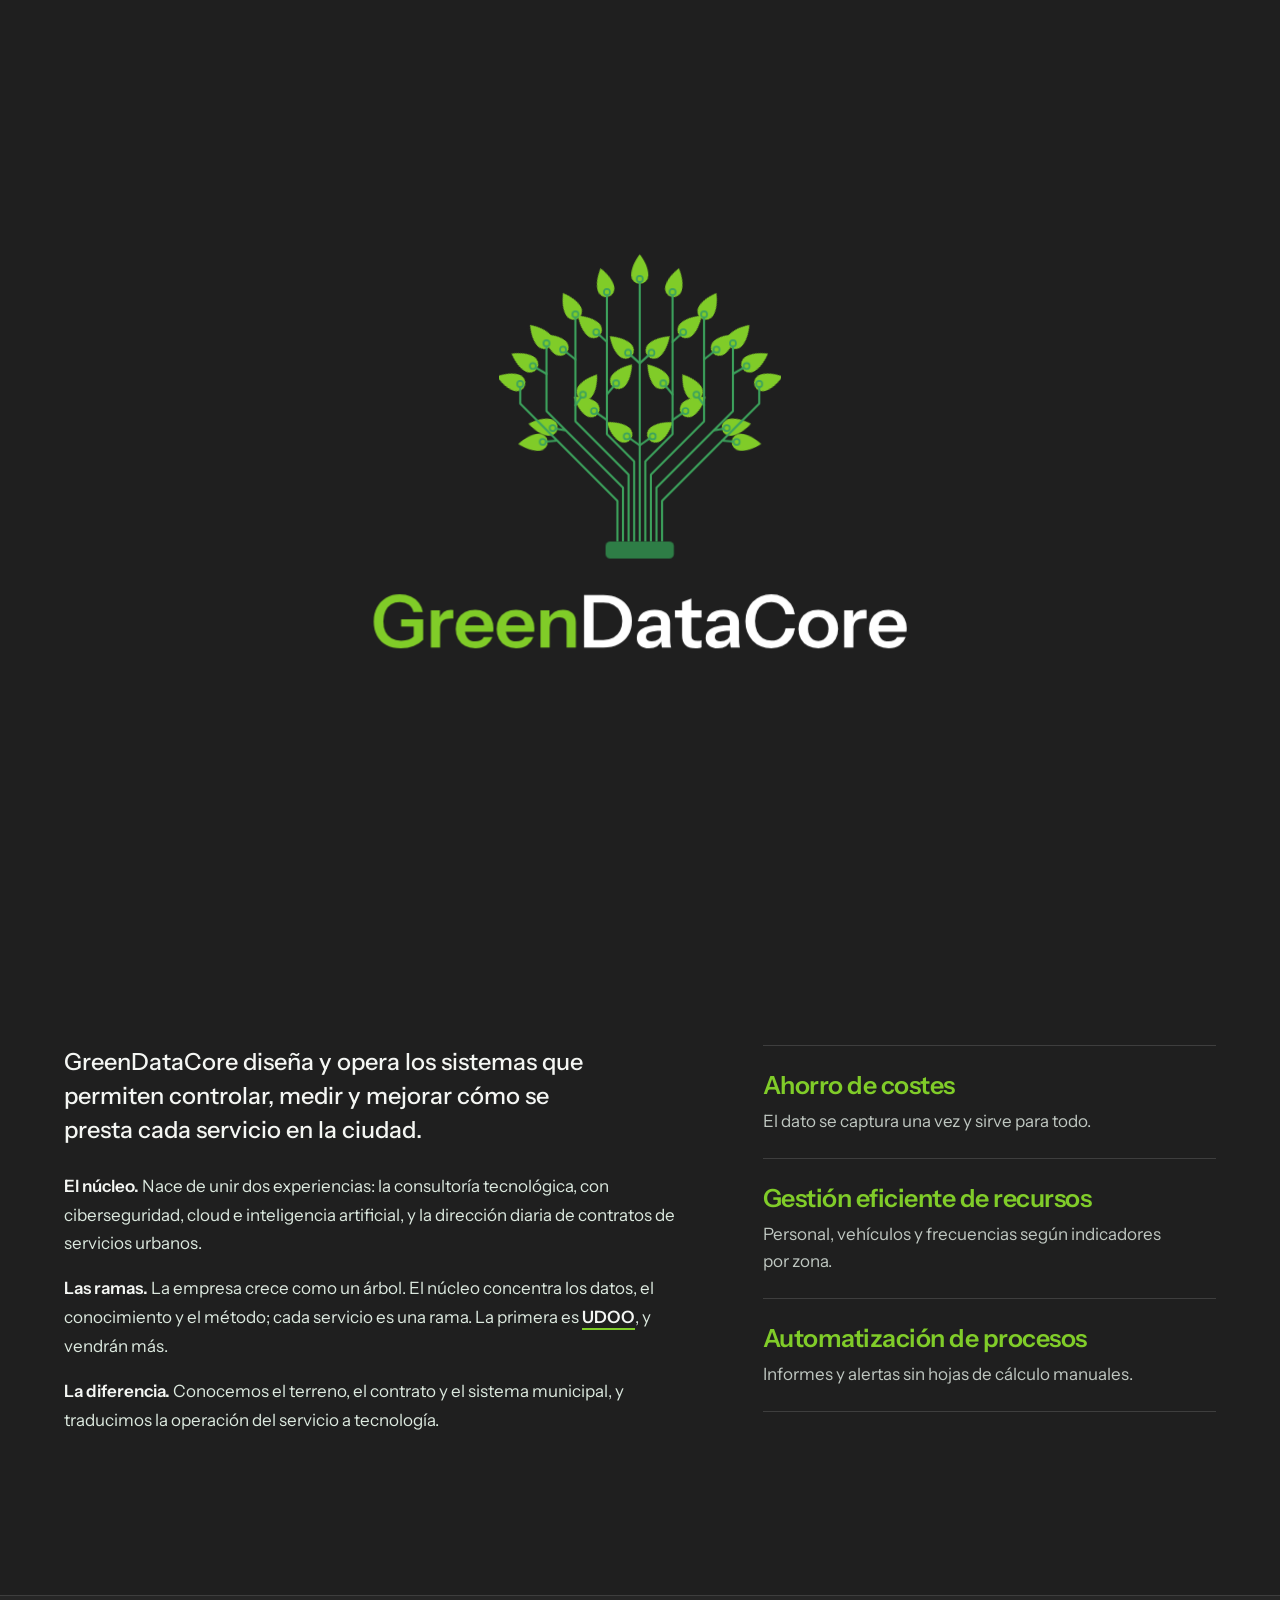
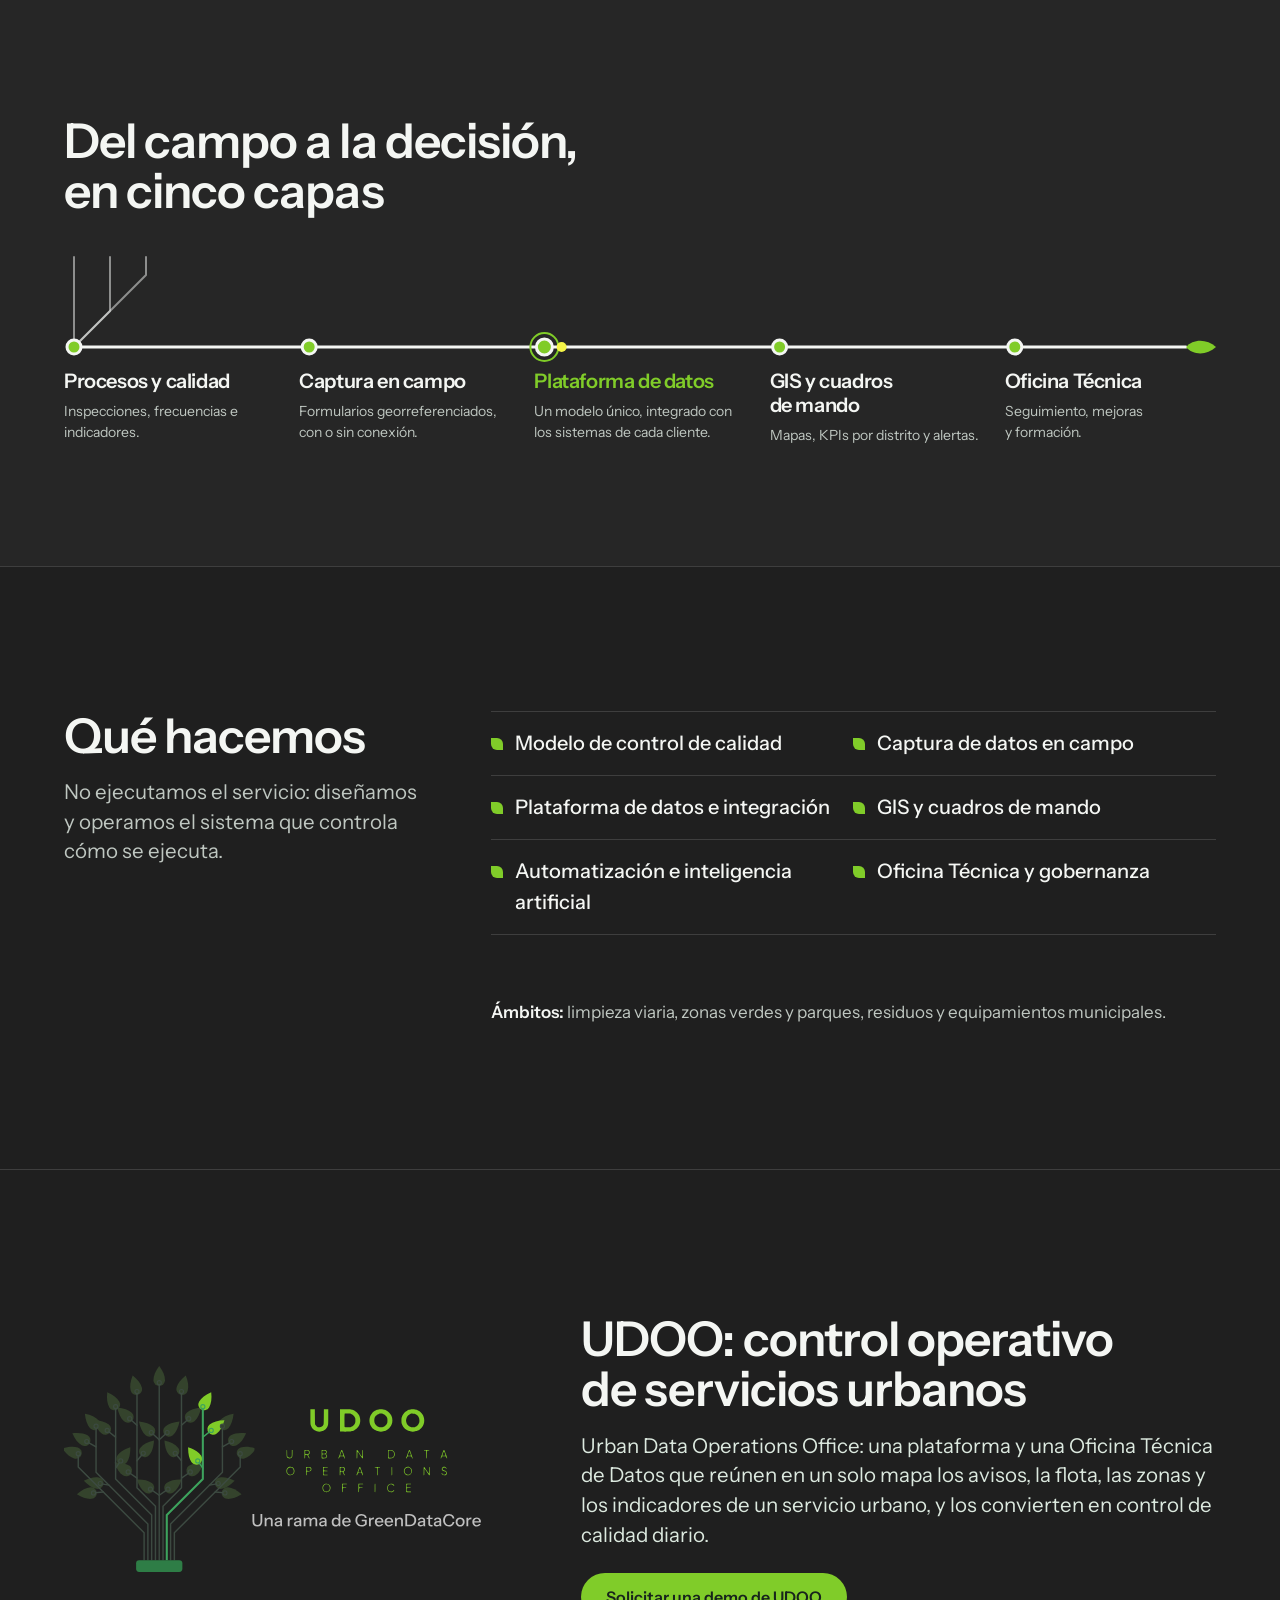
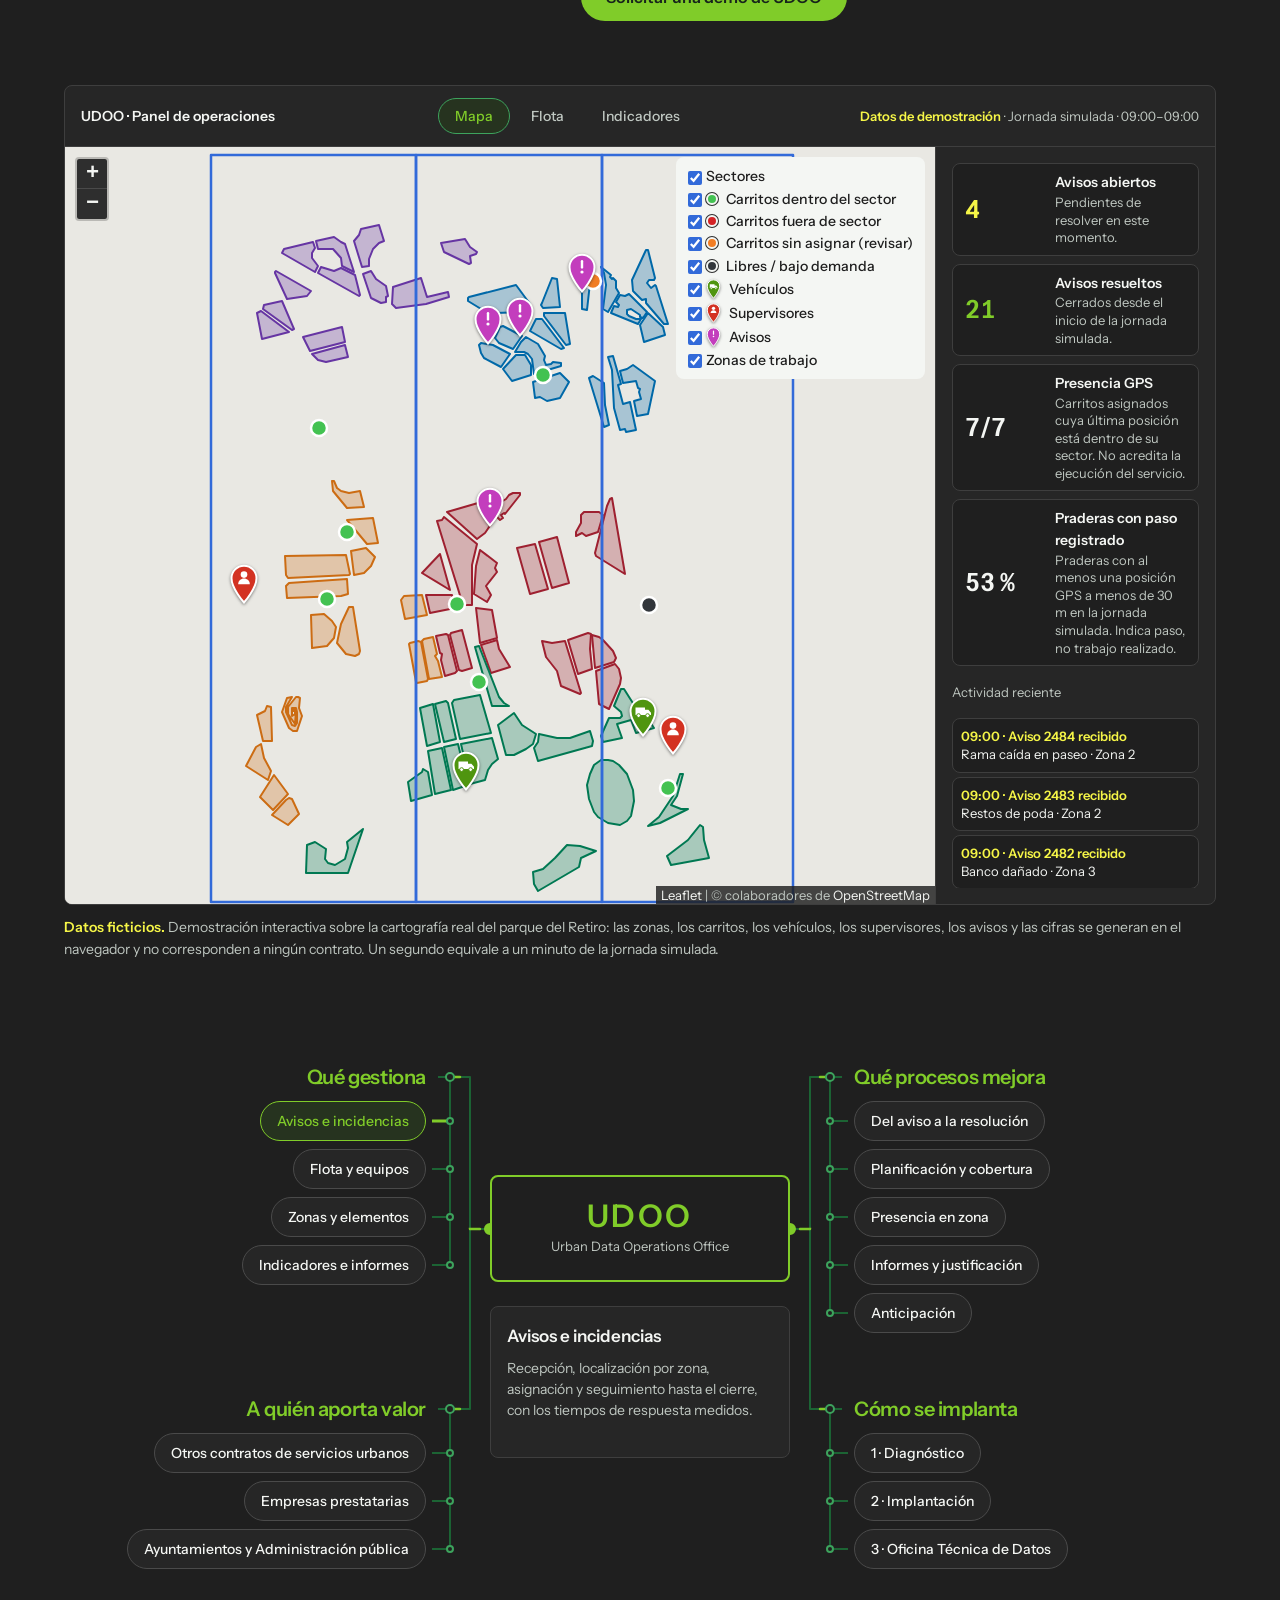
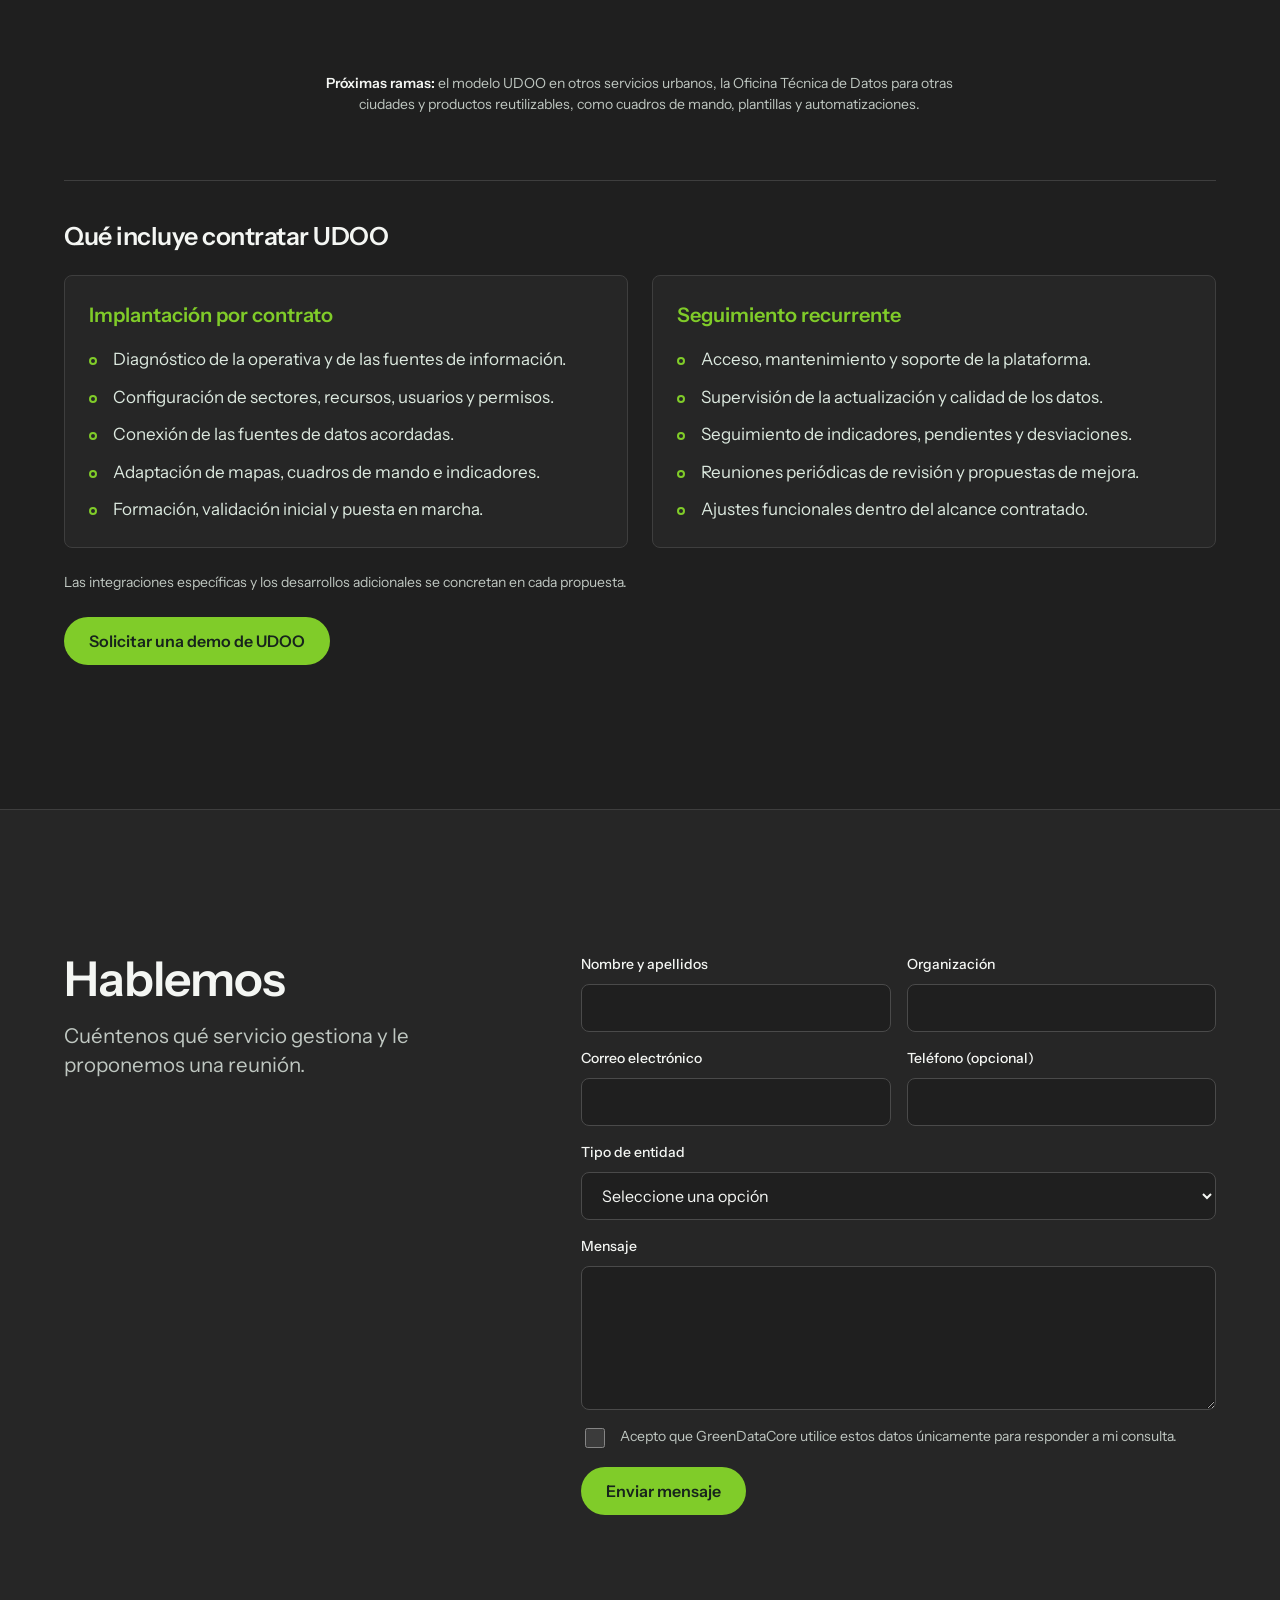
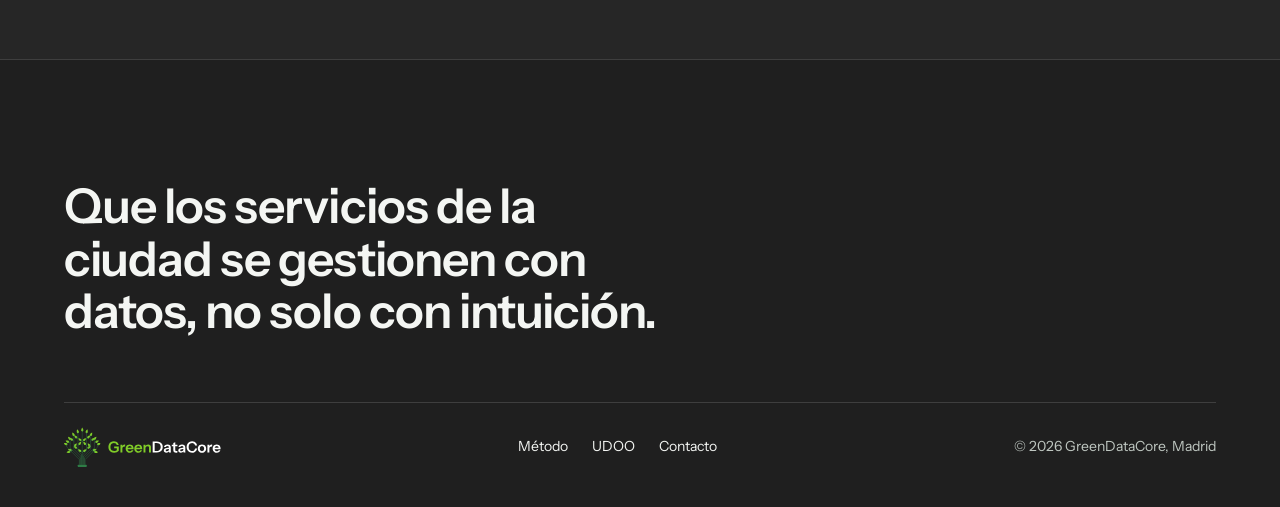
==== commit 2fdfd336: "Demo UDOO: iconos operativos (avisos, carritos por estado, vehículos, supervisores) y leyenda de cap" ====
--- a/index.html
+++ b/index.html
@@ -21,9 +21,9 @@
 <meta name="twitter:card" content="summary_large_image">
 <link rel="preload" href="assets/fonts/InstrumentSans-600.woff2" as="font" type="font/woff2" crossorigin>
 <script>document.documentElement.classList.add("js")</script>
-<link rel="stylesheet" href="style.css?v=5">
+<link rel="stylesheet" href="style.css?v=4">
 <link rel="stylesheet" href="assets/vendor/leaflet/leaflet.css">
-<link rel="stylesheet" href="assets/udoo/udoo-mapa.css?v=5">
+<link rel="stylesheet" href="assets/udoo/udoo-mapa.css?v=4">
 </head>
 <body>
 <div class="intro" id="intro" hidden>
@@ -130,30 +130,25 @@
           <span class="ud-demo"><b>Datos de demostración</b> · <span data-k="clock">Jornada simulada</span></span>
         </div>
         <div class="ud-body">
-          <div class="ud-map"><div id="ud-map" role="region" aria-label="Mapa de demostración sobre el parque del Retiro, con zonas, avisos y vehículos ficticios"></div></div>
+          <div class="ud-map"><div id="ud-map" role="region" aria-label="Mapa de demostración sobre el parque del Retiro, con zonas, avisos, carritos, vehículos y supervisores ficticios"></div></div>
           <div class="ud-panel" hidden>
             <div><p class="ud-ph">Avisos recibidos por zona</p><p class="ud-pd">Jornada simulada. Suma de avisos abiertos y resueltos.</p><div class="ud-bars" data-b="rec"></div></div>
             <div><p class="ud-ph">Praderas con paso registrado por zona</p><p class="ud-pd">Praderas con al menos una posición GPS a menos de 30 m en la jornada simulada.</p><div class="ud-bars" data-b="pass"></div></div>
-            <div><p class="ud-ph">Presencia GPS por sector</p><p class="ud-pd">Vehículos cuya última posición está dentro de su sector asignado.</p><div class="ud-bars" data-b="gps"></div></div>
+            <div><p class="ud-ph">Presencia GPS por sector</p><p class="ud-pd">Carritos asignados cuya última posición está dentro de su sector.</p><div class="ud-bars" data-b="gps"></div></div>
           </div>
           <aside class="ud-side">
             <dl class="ud-kpis">
               <div class="ud-kpi new"><dt>Avisos abiertos</dt><dd><b data-k="open">0</b><span>Pendientes de resolver en este momento.</span></dd></div>
               <div class="ud-kpi ok"><dt>Avisos resueltos</dt><dd><b data-k="solved">0</b><span>Cerrados desde el inicio de la jornada simulada.</span></dd></div>
-              <div class="ud-kpi"><dt>Presencia GPS</dt><dd><b data-k="fleet">0</b><span>Vehículos cuya última posición está dentro de su sector. No acredita la ejecución del servicio.</span></dd></div>
+              <div class="ud-kpi"><dt>Presencia GPS</dt><dd><b data-k="fleet">0</b><span>Carritos asignados cuya última posición está dentro de su sector. No acredita la ejecución del servicio.</span></dd></div>
               <div class="ud-kpi"><dt>Praderas con paso registrado</dt><dd><b data-k="pass">0</b><span>Praderas con al menos una posición GPS a menos de 30 m en la jornada simulada. Indica paso, no trabajo realizado.</span></dd></div>
             </dl>
             <p class="ud-feed-h">Actividad reciente</p>
             <ul class="ud-feed" aria-live="off"></ul>
-            <div class="ud-layers">
-              <label><input type="checkbox" value="zones" checked>Zonas</label>
-              <label><input type="checkbox" value="pins" checked>Avisos</label>
-              <label><input type="checkbox" value="veh" checked>Vehículos</label>
-            </div>
           </aside>
         </div>
       </div>
-      <figcaption><b>Datos ficticios.</b> Demostración interactiva sobre la cartografía real del parque del Retiro: las zonas, los vehículos, los avisos y las cifras se generan en el navegador y no corresponden a ningún contrato. Un segundo equivale a un minuto de la jornada simulada.</figcaption>
+      <figcaption><b>Datos ficticios.</b> Demostración interactiva sobre la cartografía real del parque del Retiro: las zonas, los carritos, los vehículos, los supervisores, los avisos y las cifras se generan en el navegador y no corresponden a ningún contrato. Un segundo equivale a un minuto de la jornada simulada.</figcaption>
     </figure>
 
     <div class="mm" id="mm">
@@ -488,7 +483,7 @@
     new IntersectionObserver((es, o) => {
       if (!es[0].isIntersecting) return;
       o.disconnect();
-      add('assets/vendor/leaflet/leaflet.js').then(() => add('assets/udoo/udoo-mapa-datos.js')).then(() => add('assets/udoo/udoo-mapa.js?v=5')).catch(() => {});
+      add('assets/vendor/leaflet/leaflet.js').then(() => add('assets/udoo/udoo-mapa-datos.js')).then(() => add('assets/udoo/udoo-mapa.js?v=4')).catch(() => {});
     }, { rootMargin: '600px 0px' }).observe(ud);
   }
   document.querySelectorAll('[data-demo]').forEach(a => a.addEventListener('click', () => {
--- a/style.css
+++ b/style.css
@@ -3,7 +3,7 @@
  * axes: dark/grotesk-sans/chromatic-green · posture: Poster · contrast: pass · fold: pass · v2.0.0 */
 /* Hallmark · pre-emit critique: P4 H4 E4 S5 R4 V4 · weakest: P, the brand platform reads as a catalogue; told it as one argument (operation becomes data) and cut the tables, values and the second list of benefits */
 /* Hallmark · waive 3 · .stations on phones · the vertical line is the data route itself, not a decorative stripe */
-@import url("./tokens.css?v=2");
+@import url("./tokens.css?v=3");
 @import url("./base.css");
 
 @font-face { font-family: "Instrument Sans"; src: url(assets/fonts/InstrumentSans-400.woff2) format("woff2"); font-weight: 400; font-display: swap; }
--- a/assets/udoo/udoo-mapa.css
+++ b/assets/udoo/udoo-mapa.css
@@ -28,9 +28,6 @@
 .ud-feed li b { font-weight: 600; }
 .ud-feed li.done b { color: var(--color-accent); }
 .ud-feed li.new b { color: var(--color-signal); }
-.ud-layers { display: flex; flex-wrap: wrap; gap: var(--space-2xs) var(--space-sm); margin-top: auto; }
-.ud-layers label { display: inline-flex; align-items: center; gap: var(--space-2xs); font-size: var(--text-xs); color: var(--color-muted); cursor: pointer; }
-.ud-layers input { accent-color: var(--color-accent); width: 16px; height: 16px; }
 .ud-tip { position: absolute; z-index: 2; pointer-events: none; max-width: 220px; font-size: var(--text-xs); line-height: 1.4; background: var(--color-paper-3); color: var(--color-ink); border: 1px solid var(--color-edge); border-radius: var(--radius-card); padding: var(--space-xs) var(--space-sm); opacity: 0; transition: opacity var(--dur-micro) var(--ease-out); }
 .ud-tip.on { opacity: 1; }
 .ud-panel { padding: var(--space-lg); display: grid; gap: var(--space-xl); align-content: start; min-height: 580px; }
@@ -60,8 +57,18 @@
 .ud .leaflet-bar a:focus-visible { outline: 2px solid var(--color-focus); outline-offset: 1px; }
 .ud-ltip { background: var(--color-paper-3); color: var(--color-ink); border: 1px solid var(--color-edge); border-radius: var(--radius-card); box-shadow: none; font: 500 var(--text-xs)/1.4 var(--font-body); padding: var(--space-2xs) var(--space-xs); }
 .ud-ltip::before { display: none; }
-.ud-pulse { animation: udpulse 1.6s ease-in-out infinite; }
-@keyframes udpulse { 0%, 100% { stroke-width: 2; stroke-opacity: 1; } 50% { stroke-width: 10; stroke-opacity: 0.45; } }
-@media (prefers-reduced-motion: reduce) { .ud-pulse { animation: none; } }
 .ud .leaflet-tile-pane { filter: saturate(0.7); }
 .ud-sect { background: var(--color-paper); color: var(--color-ink); border-radius: var(--radius-card); font: 600 var(--text-xs)/1 var(--font-body); padding: var(--space-2xs) var(--space-xs); white-space: nowrap; transform: translate(-50%, 0); }
+.ud-pin { background: none; border: 0; }
+.ud-pinsvg { display: block; overflow: visible; filter: drop-shadow(0 1px 1.5px color-mix(in oklab, var(--color-paper) 55%, transparent)); }
+.ud-new .ud-pinsvg { transform-origin: 50% 100%; animation: udpop 0.5s var(--ease-out); }
+@keyframes udpop { from { transform: scale(0.3); opacity: 0; } to { transform: scale(1); opacity: 1; } }
+@media (prefers-reduced-motion: reduce) { .ud-new .ud-pinsvg { animation: none; } }
+.ud .leaflet-control-layers { font: 500 var(--text-xs)/1.3 var(--font-body); color: var(--color-paper); background: var(--color-ink); border: 0; border-radius: var(--radius-card); }
+.ud .leaflet-control-layers-expanded { padding: var(--space-xs) var(--space-sm); }
+.ud .leaflet-control-layers label { display: block; margin: 0; padding: var(--space-3xs) 0; cursor: pointer; }
+.ud .leaflet-control-layers label > span { display: flex; align-items: center; }
+.ud .leaflet-control-layers label > span > span { display: inline-flex; align-items: center; gap: var(--space-xs); }
+.ud .leaflet-control-layers-selector { accent-color: var(--op-sector); margin: 0 var(--space-2xs) 0 0; width: 14px; height: 14px; }
+.ud-ldot { display: inline-block; width: 12px; height: 12px; border-radius: 50%; border: 2px solid var(--color-ink); box-shadow: 0 0 0 1px var(--color-paper-3); }
+.ud-lpin { display: inline-flex; width: 15px; justify-content: center; }
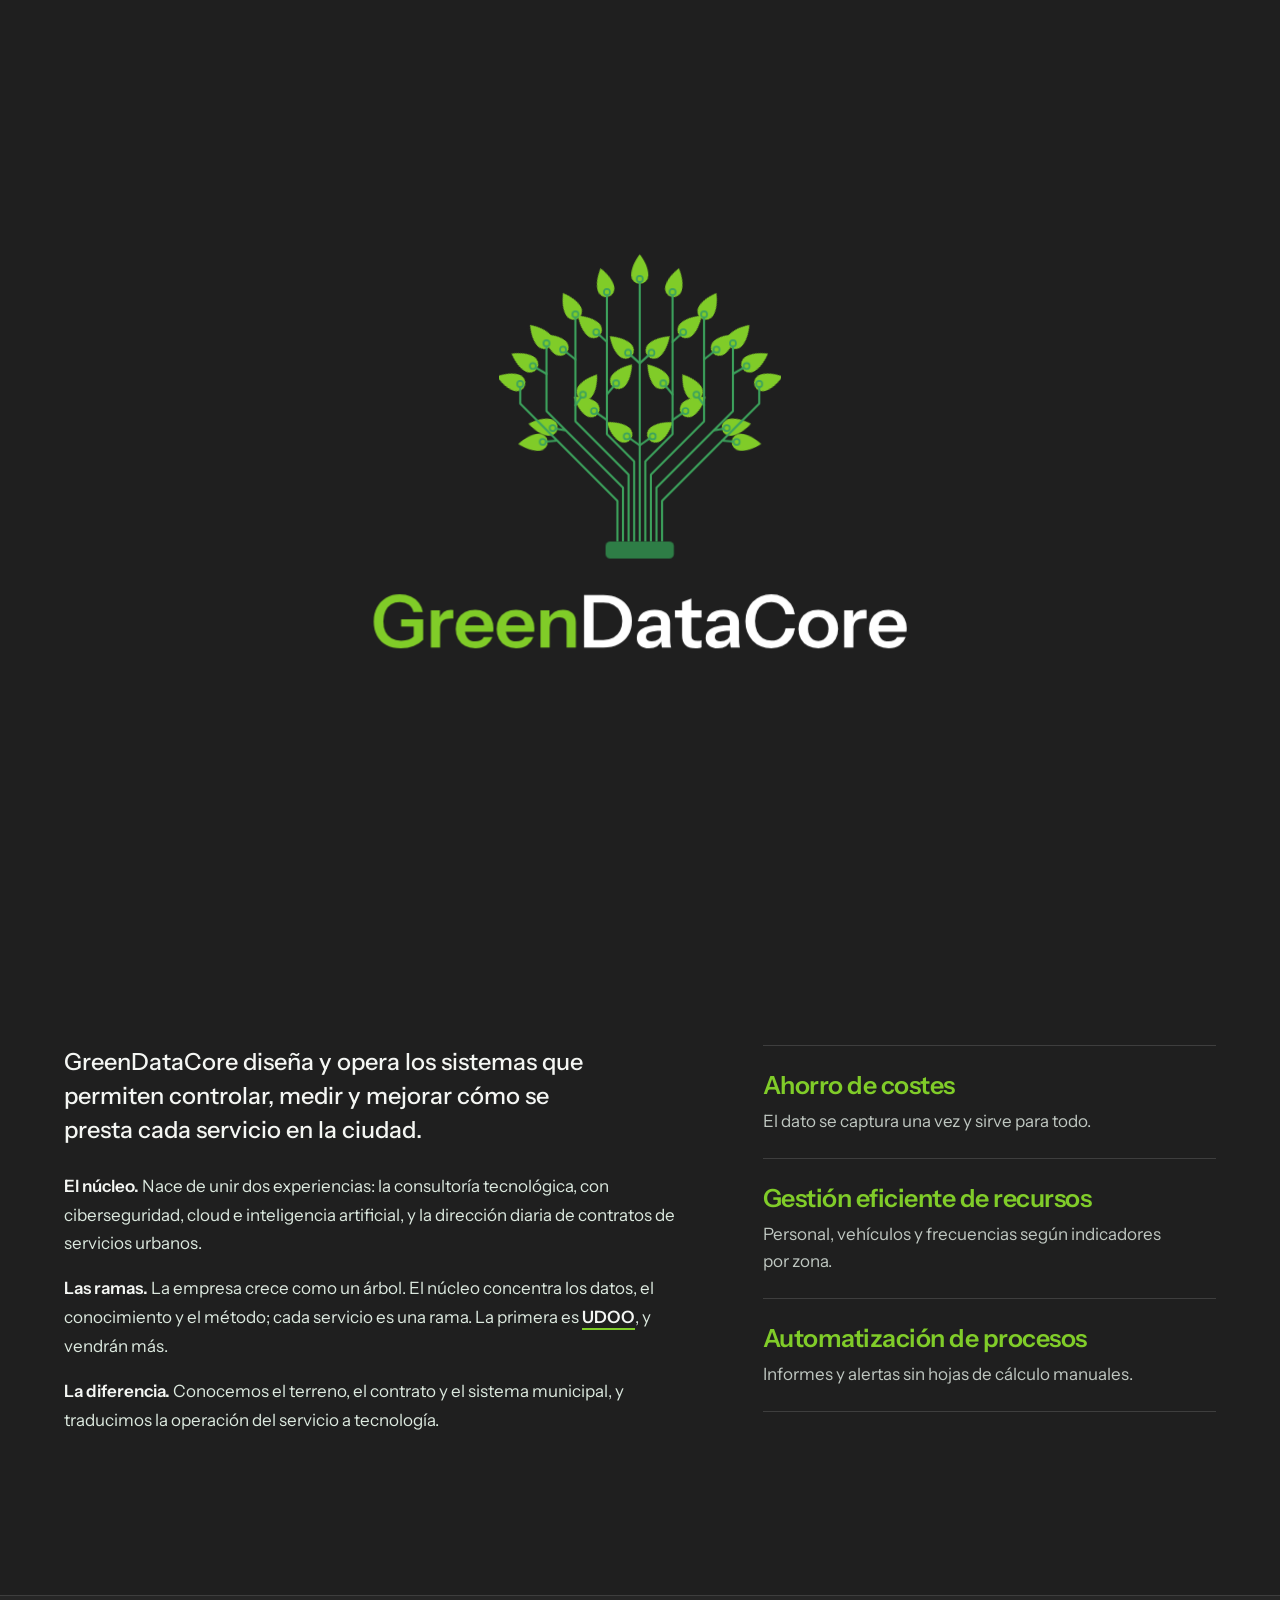
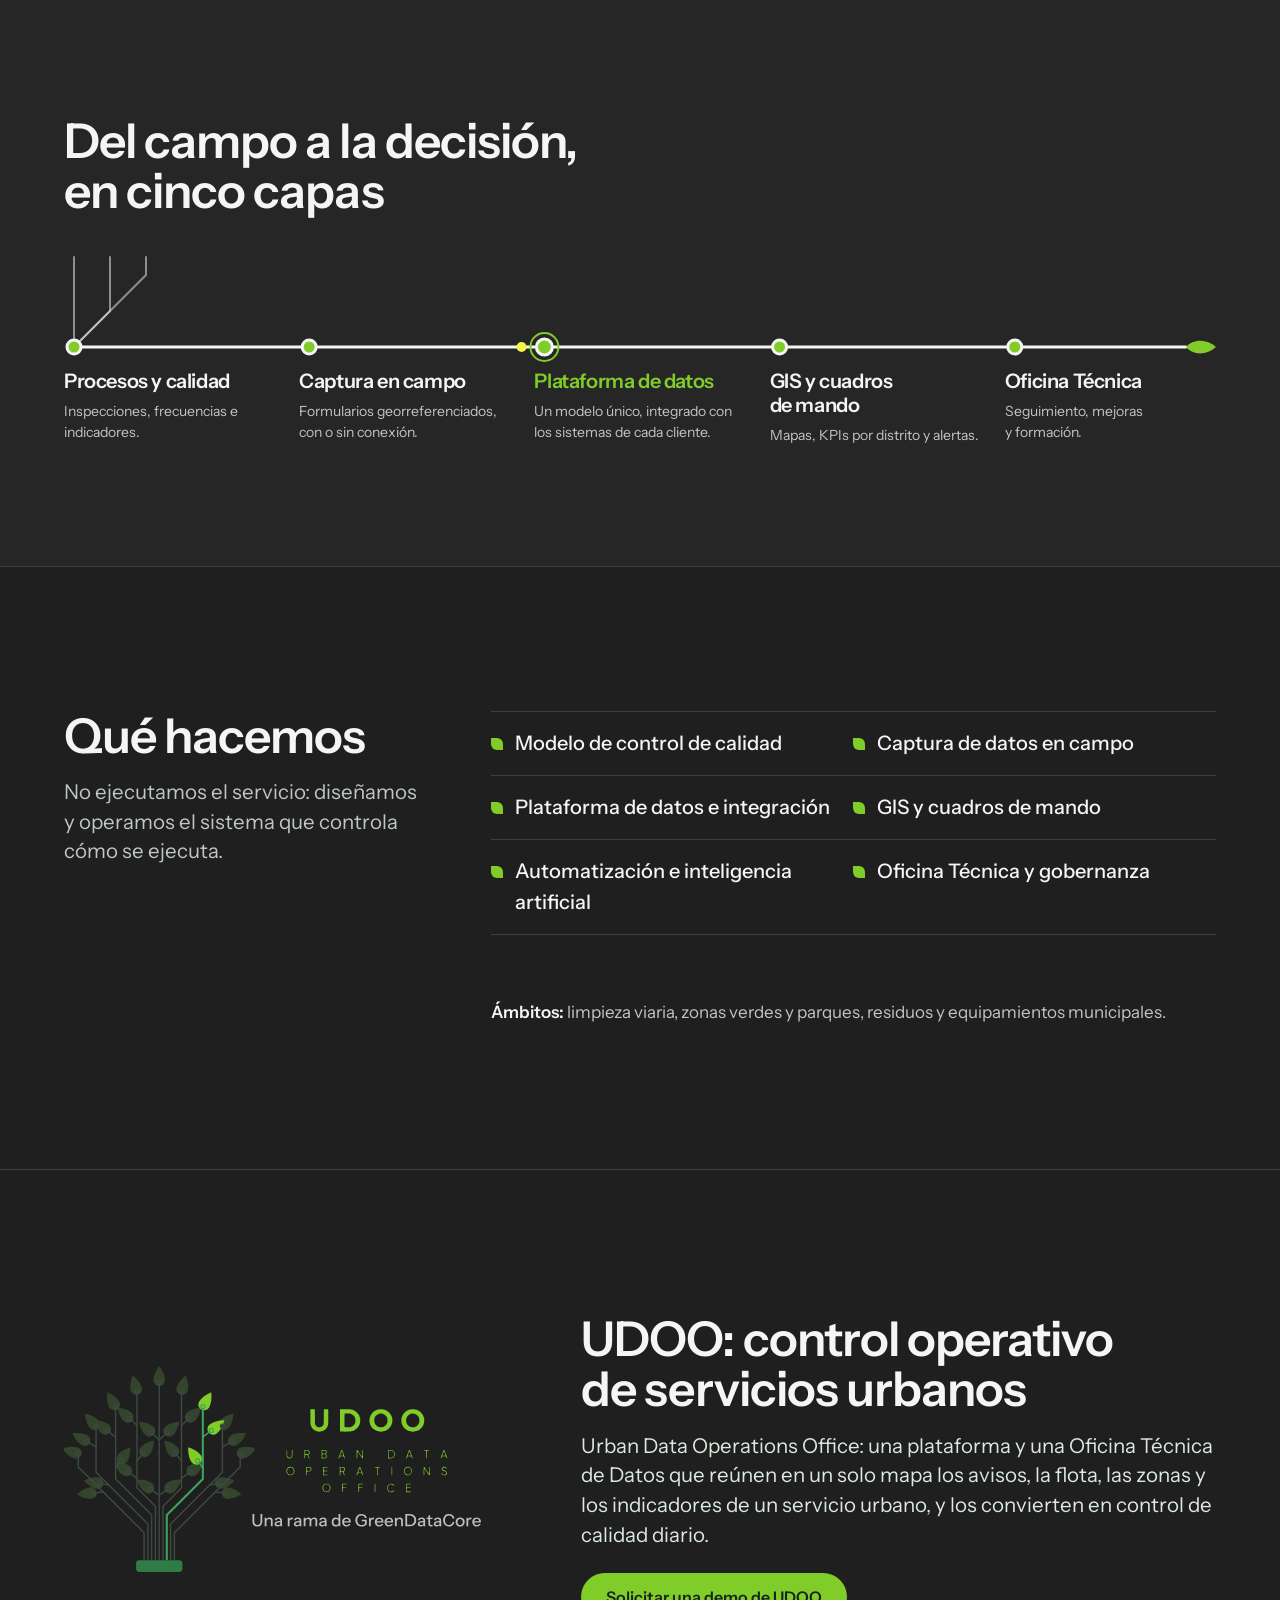
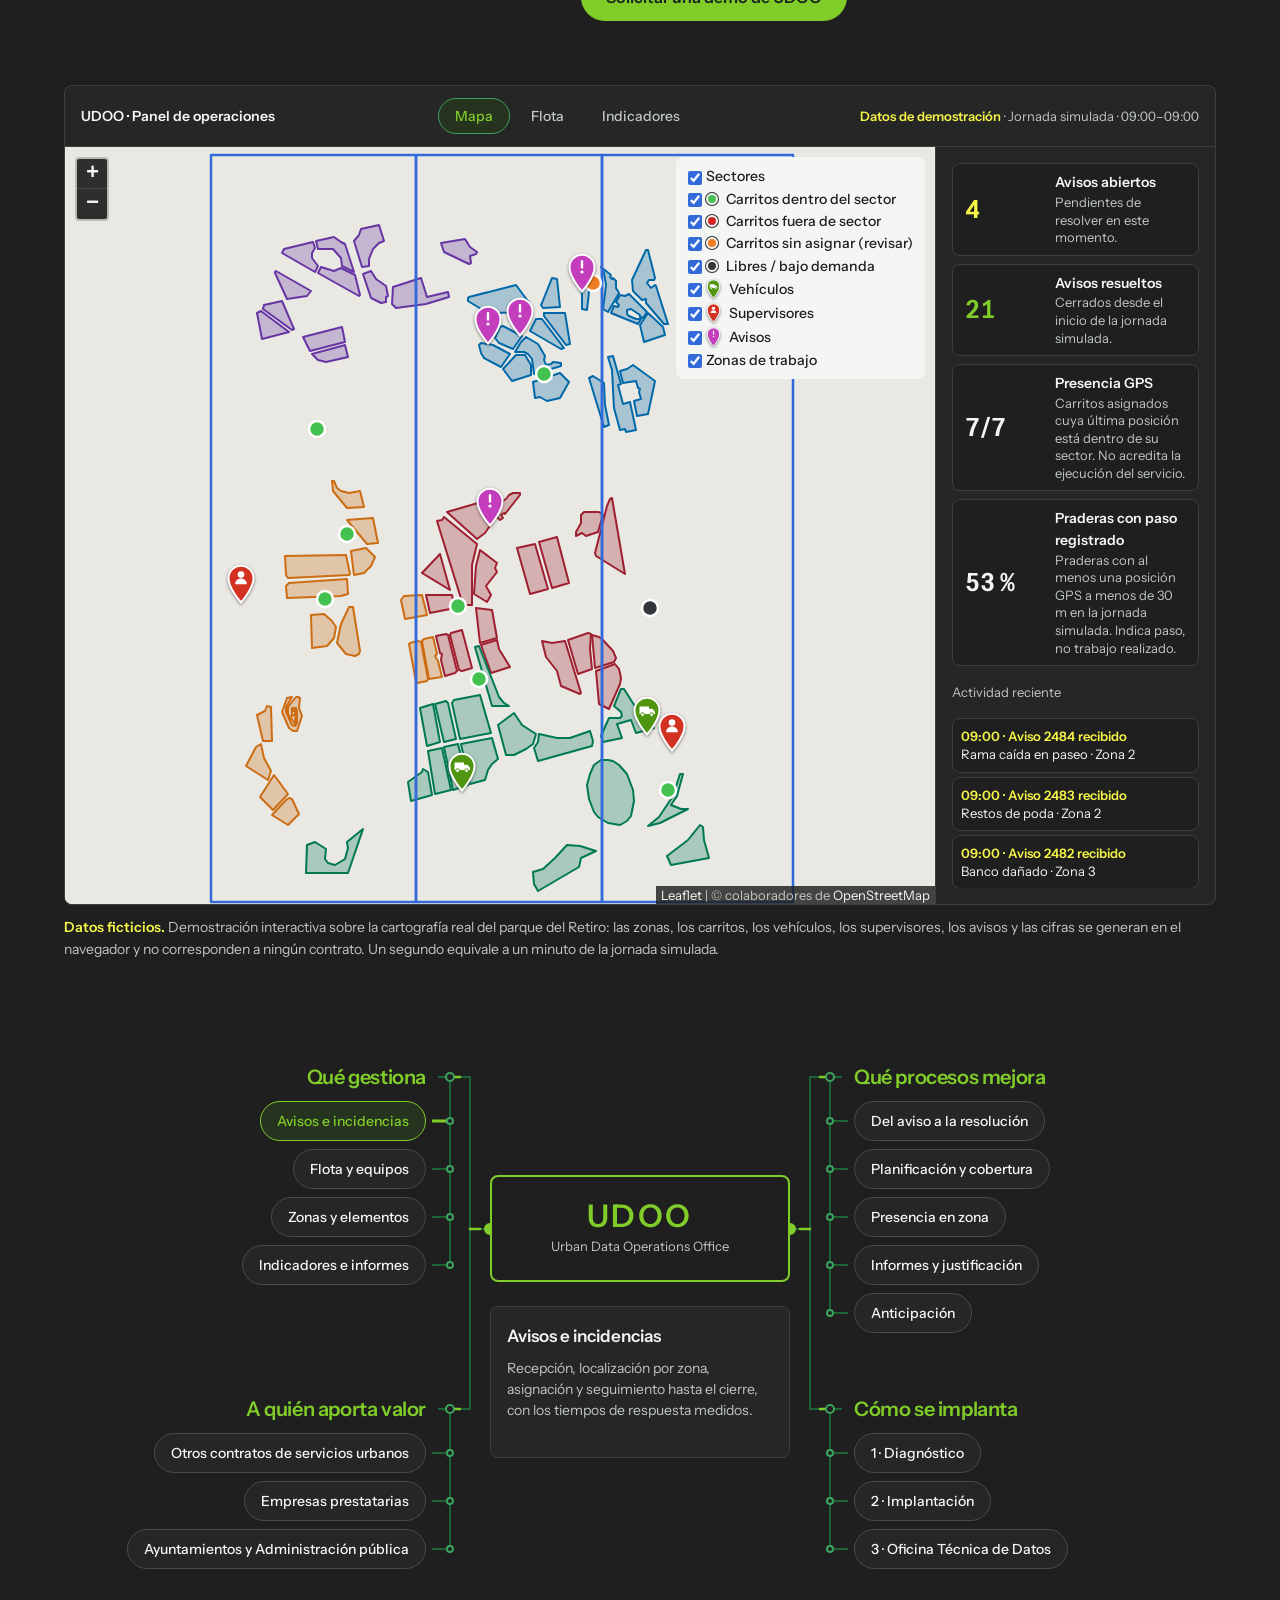
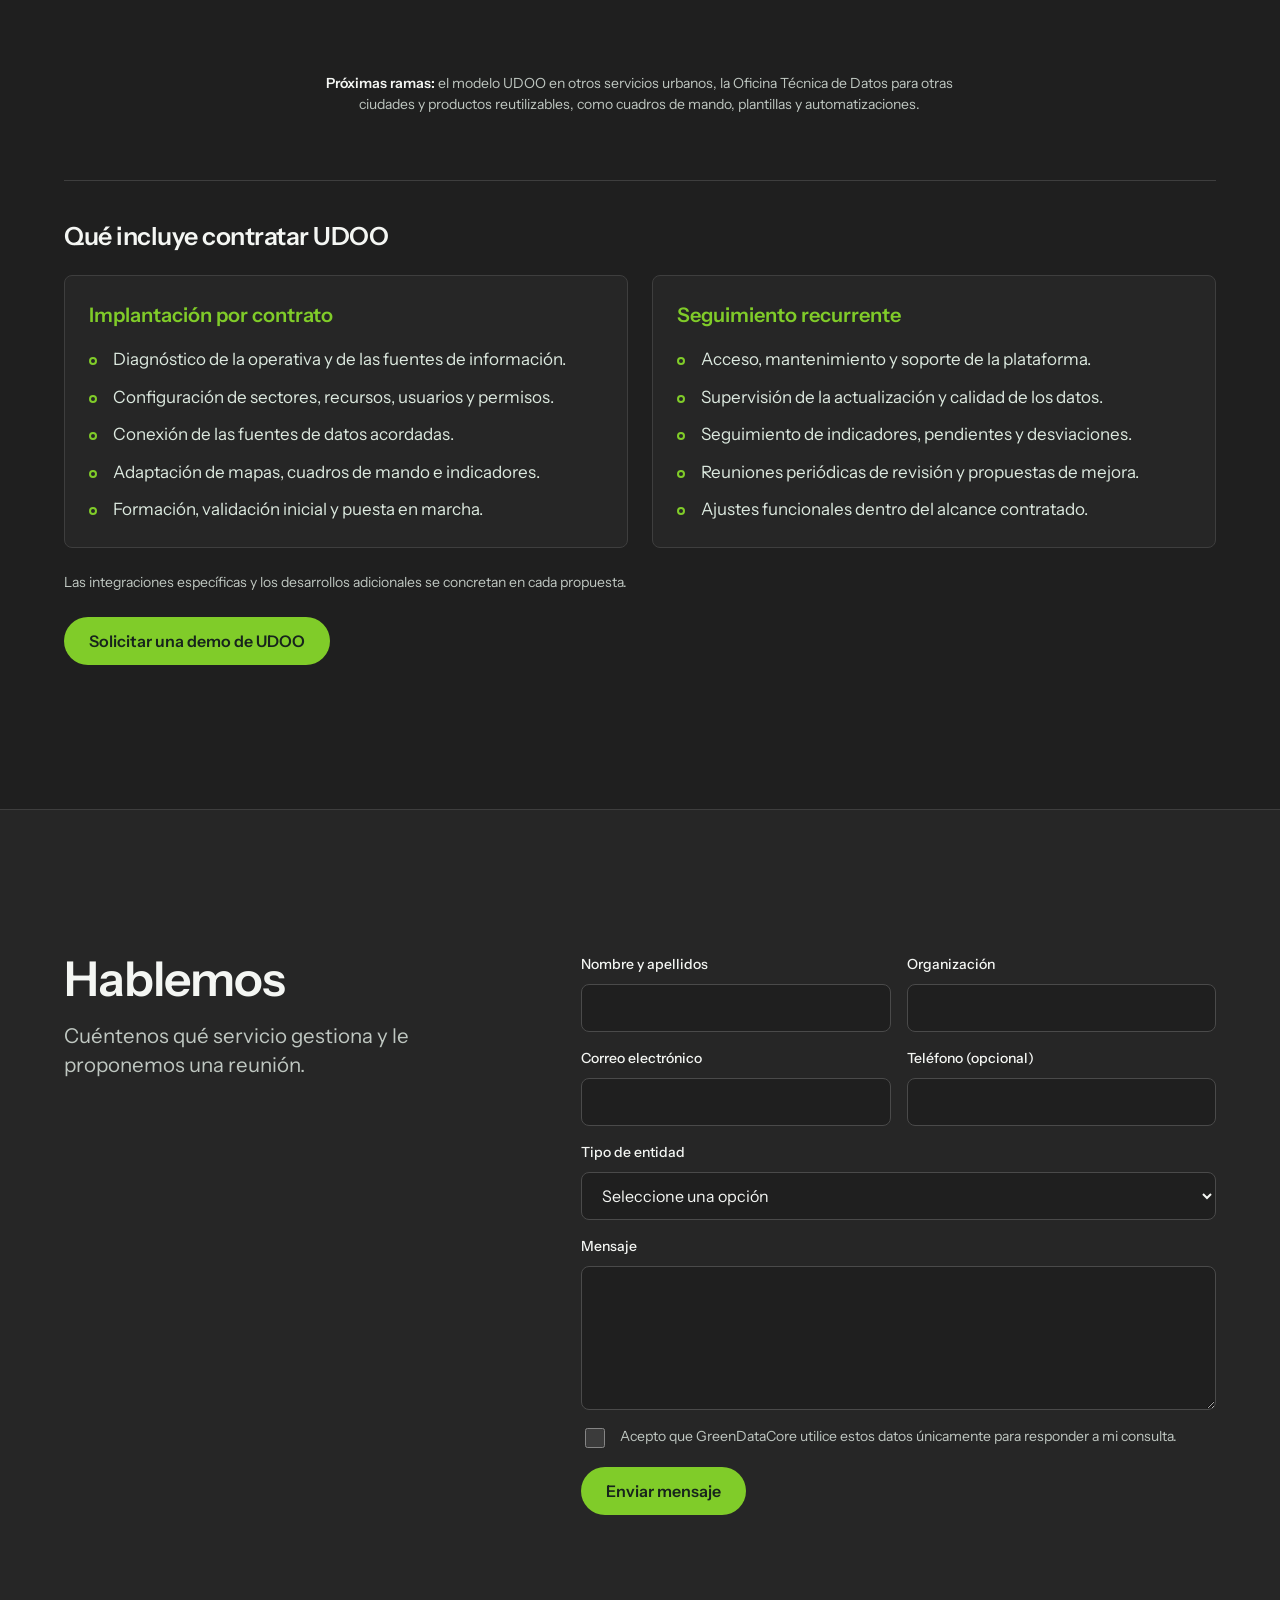
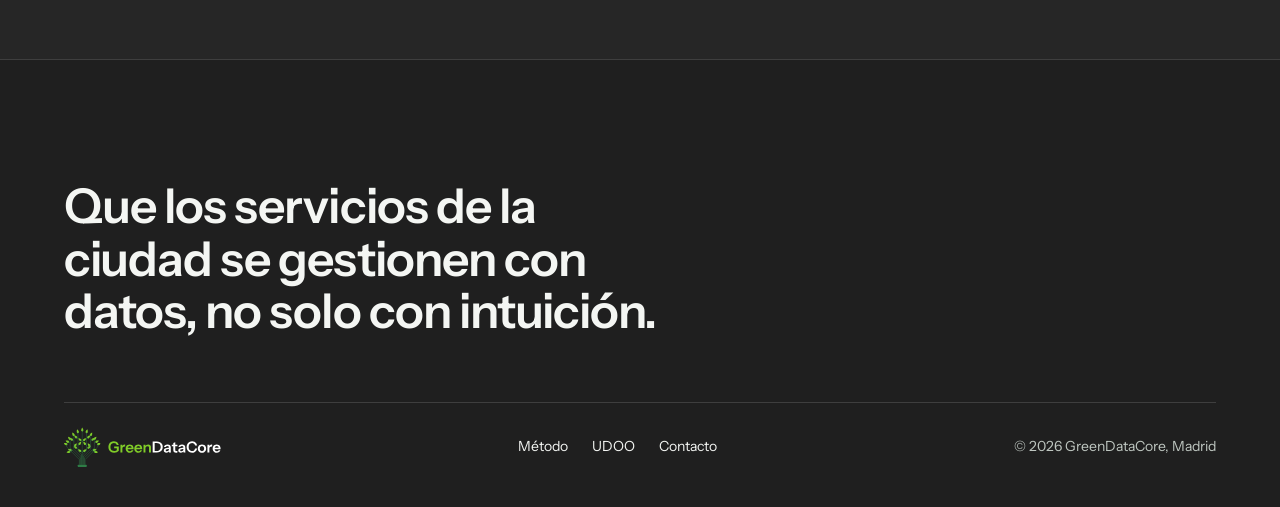
==== commit fcf90f03: "Fuerza la recarga de estilos y de la demo de UDOO Co-Authored-By: Claude Opus 5.5 <noreply@anthropic" ====
--- a/index.html
+++ b/index.html
@@ -21,9 +21,9 @@
 <meta name="twitter:card" content="summary_large_image">
 <link rel="preload" href="assets/fonts/InstrumentSans-600.woff2" as="font" type="font/woff2" crossorigin>
 <script>document.documentElement.classList.add("js")</script>
-<link rel="stylesheet" href="style.css?v=4">
+<link rel="stylesheet" href="style.css?v=7">
 <link rel="stylesheet" href="assets/vendor/leaflet/leaflet.css">
-<link rel="stylesheet" href="assets/udoo/udoo-mapa.css?v=4">
+<link rel="stylesheet" href="assets/udoo/udoo-mapa.css?v=7">
 </head>
 <body>
 <div class="intro" id="intro" hidden>
@@ -483,7 +483,7 @@
     new IntersectionObserver((es, o) => {
       if (!es[0].isIntersecting) return;
       o.disconnect();
-      add('assets/vendor/leaflet/leaflet.js').then(() => add('assets/udoo/udoo-mapa-datos.js')).then(() => add('assets/udoo/udoo-mapa.js?v=4')).catch(() => {});
+      add('assets/vendor/leaflet/leaflet.js').then(() => add('assets/udoo/udoo-mapa-datos.js')).then(() => add('assets/udoo/udoo-mapa.js?v=7')).catch(() => {});
     }, { rootMargin: '600px 0px' }).observe(ud);
   }
   document.querySelectorAll('[data-demo]').forEach(a => a.addEventListener('click', () => {
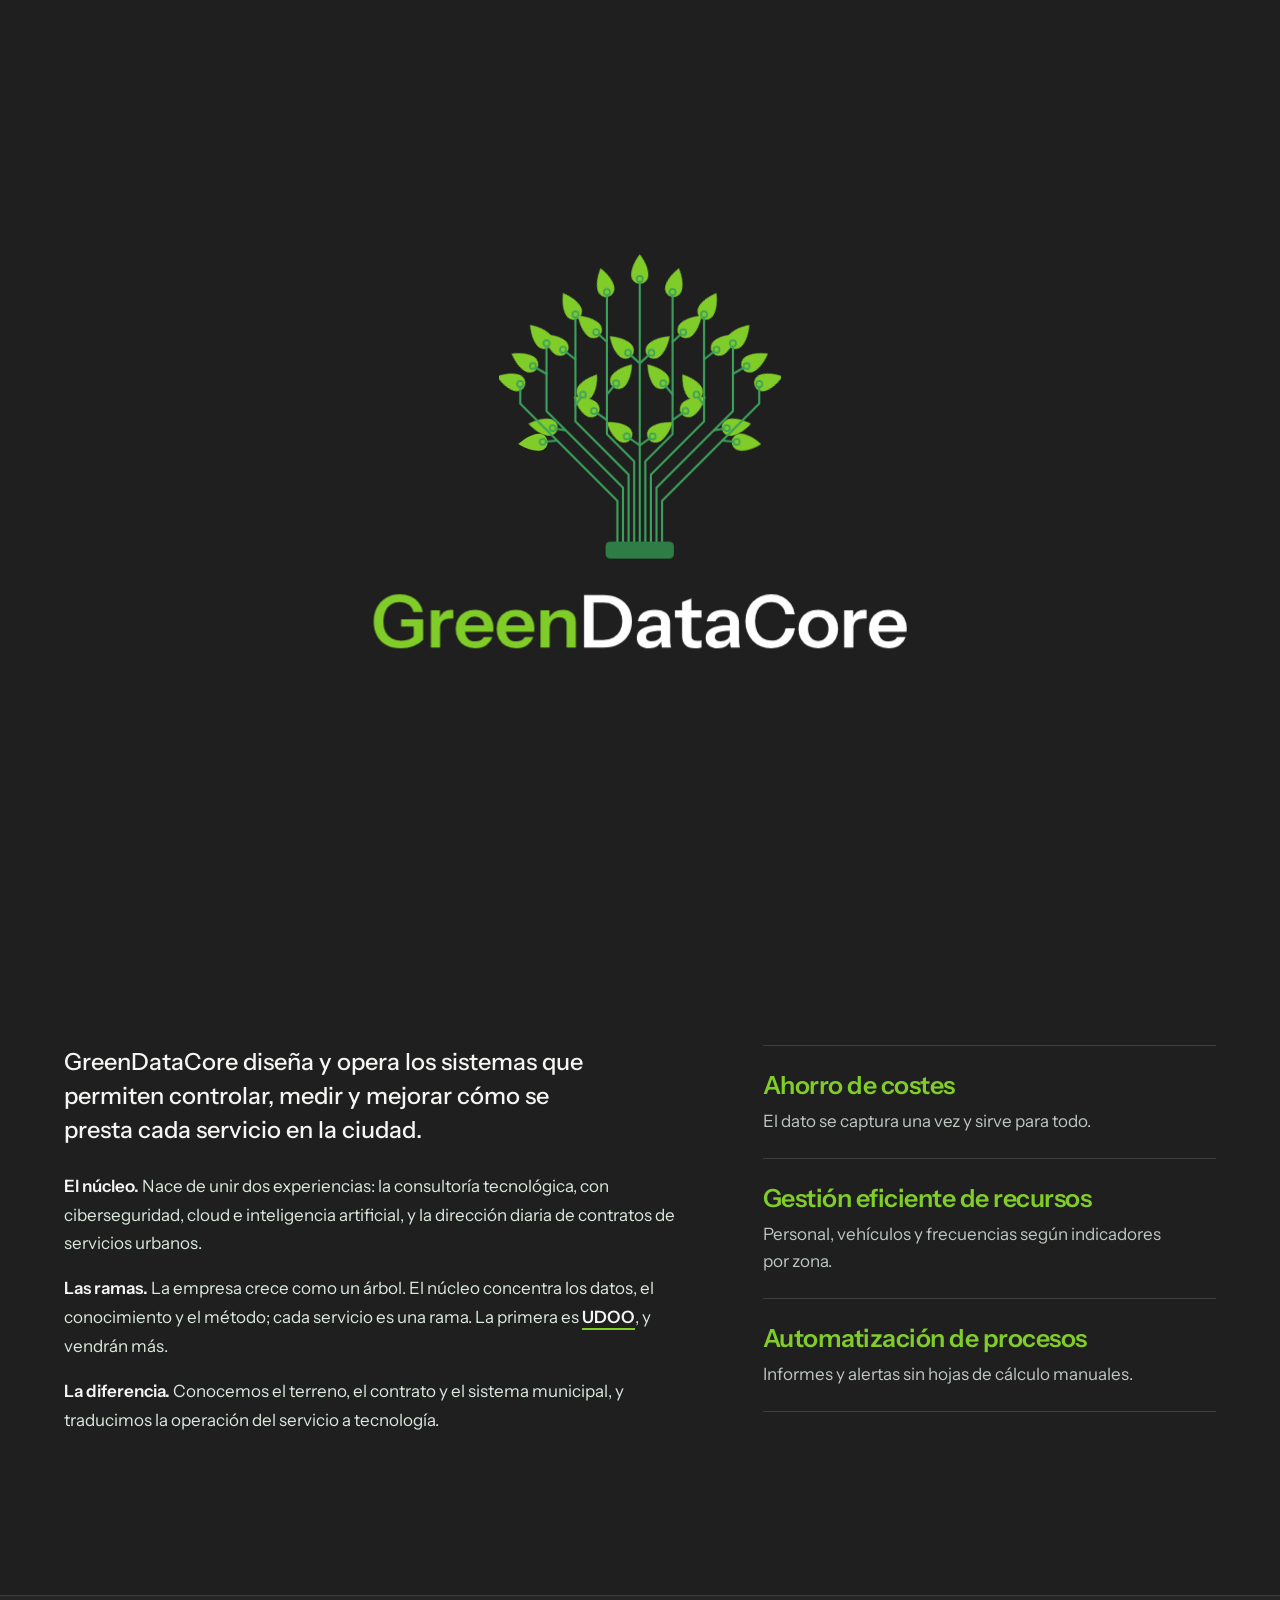
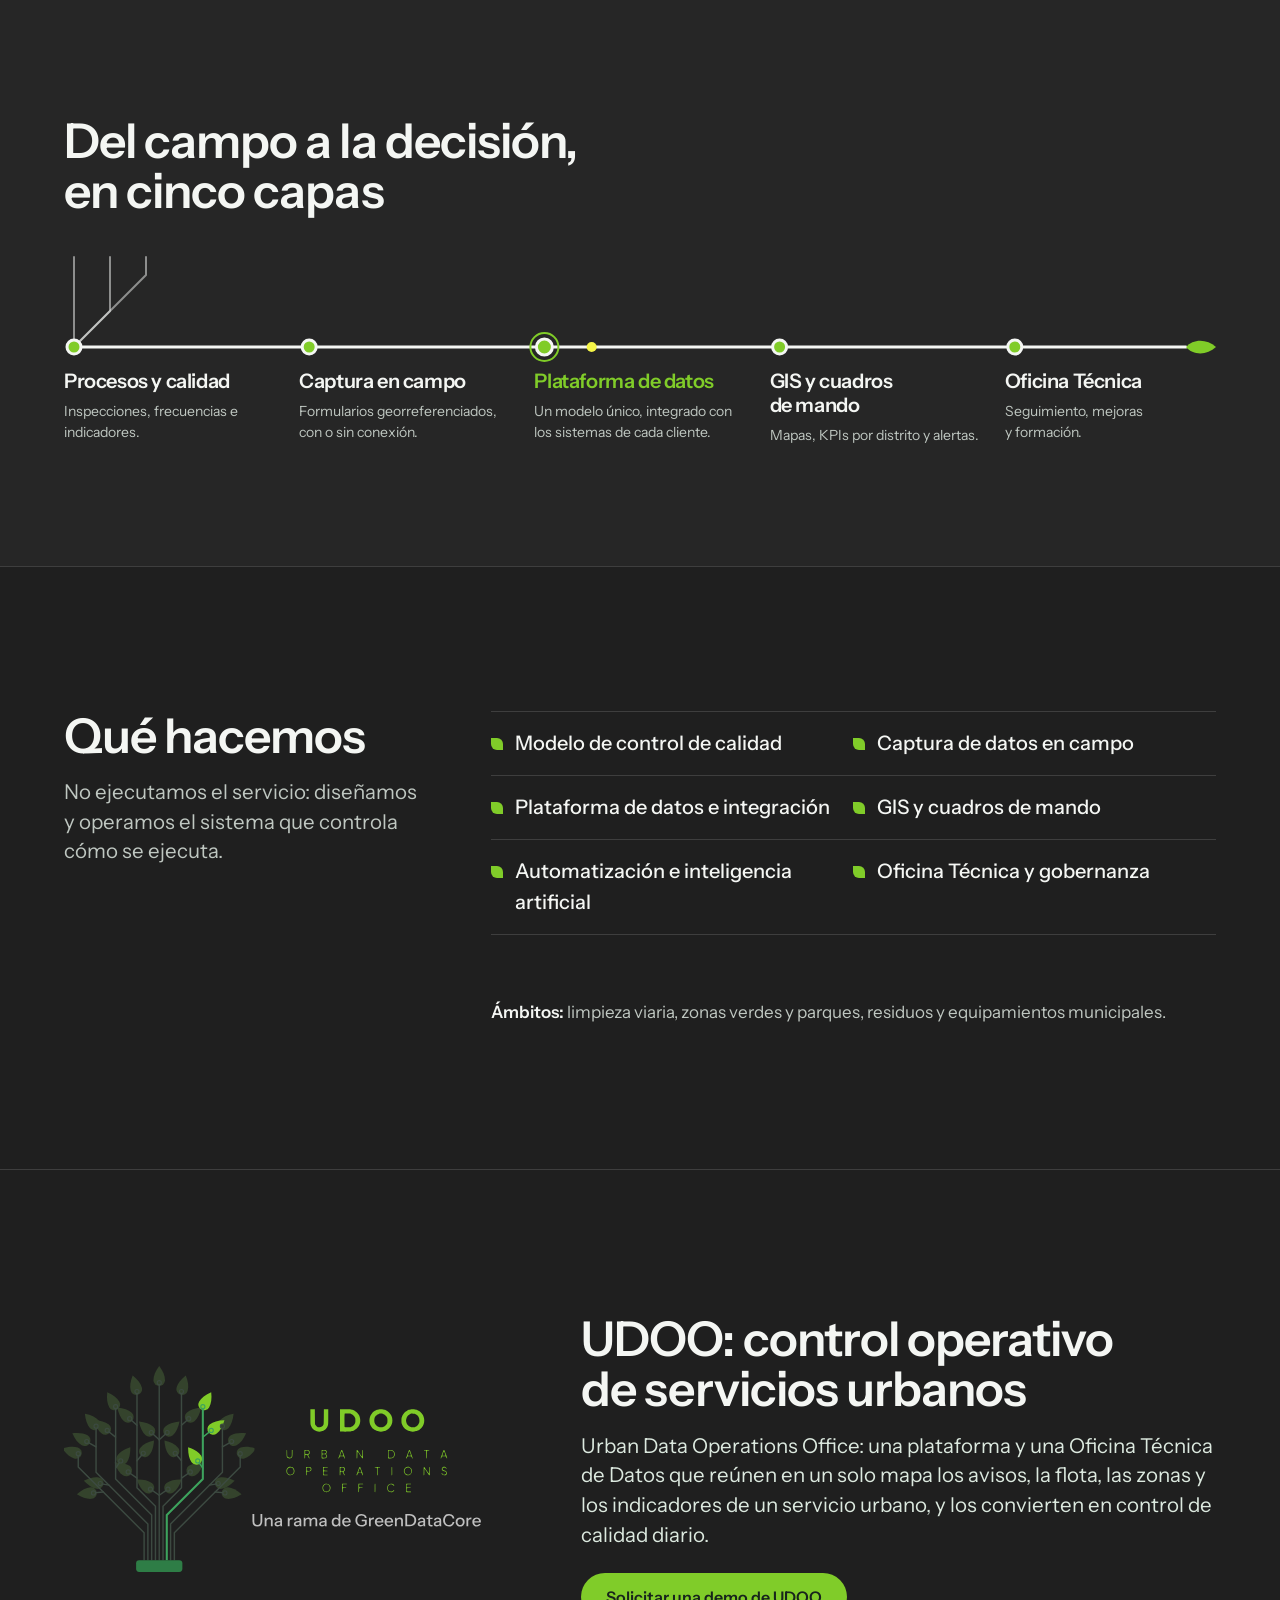
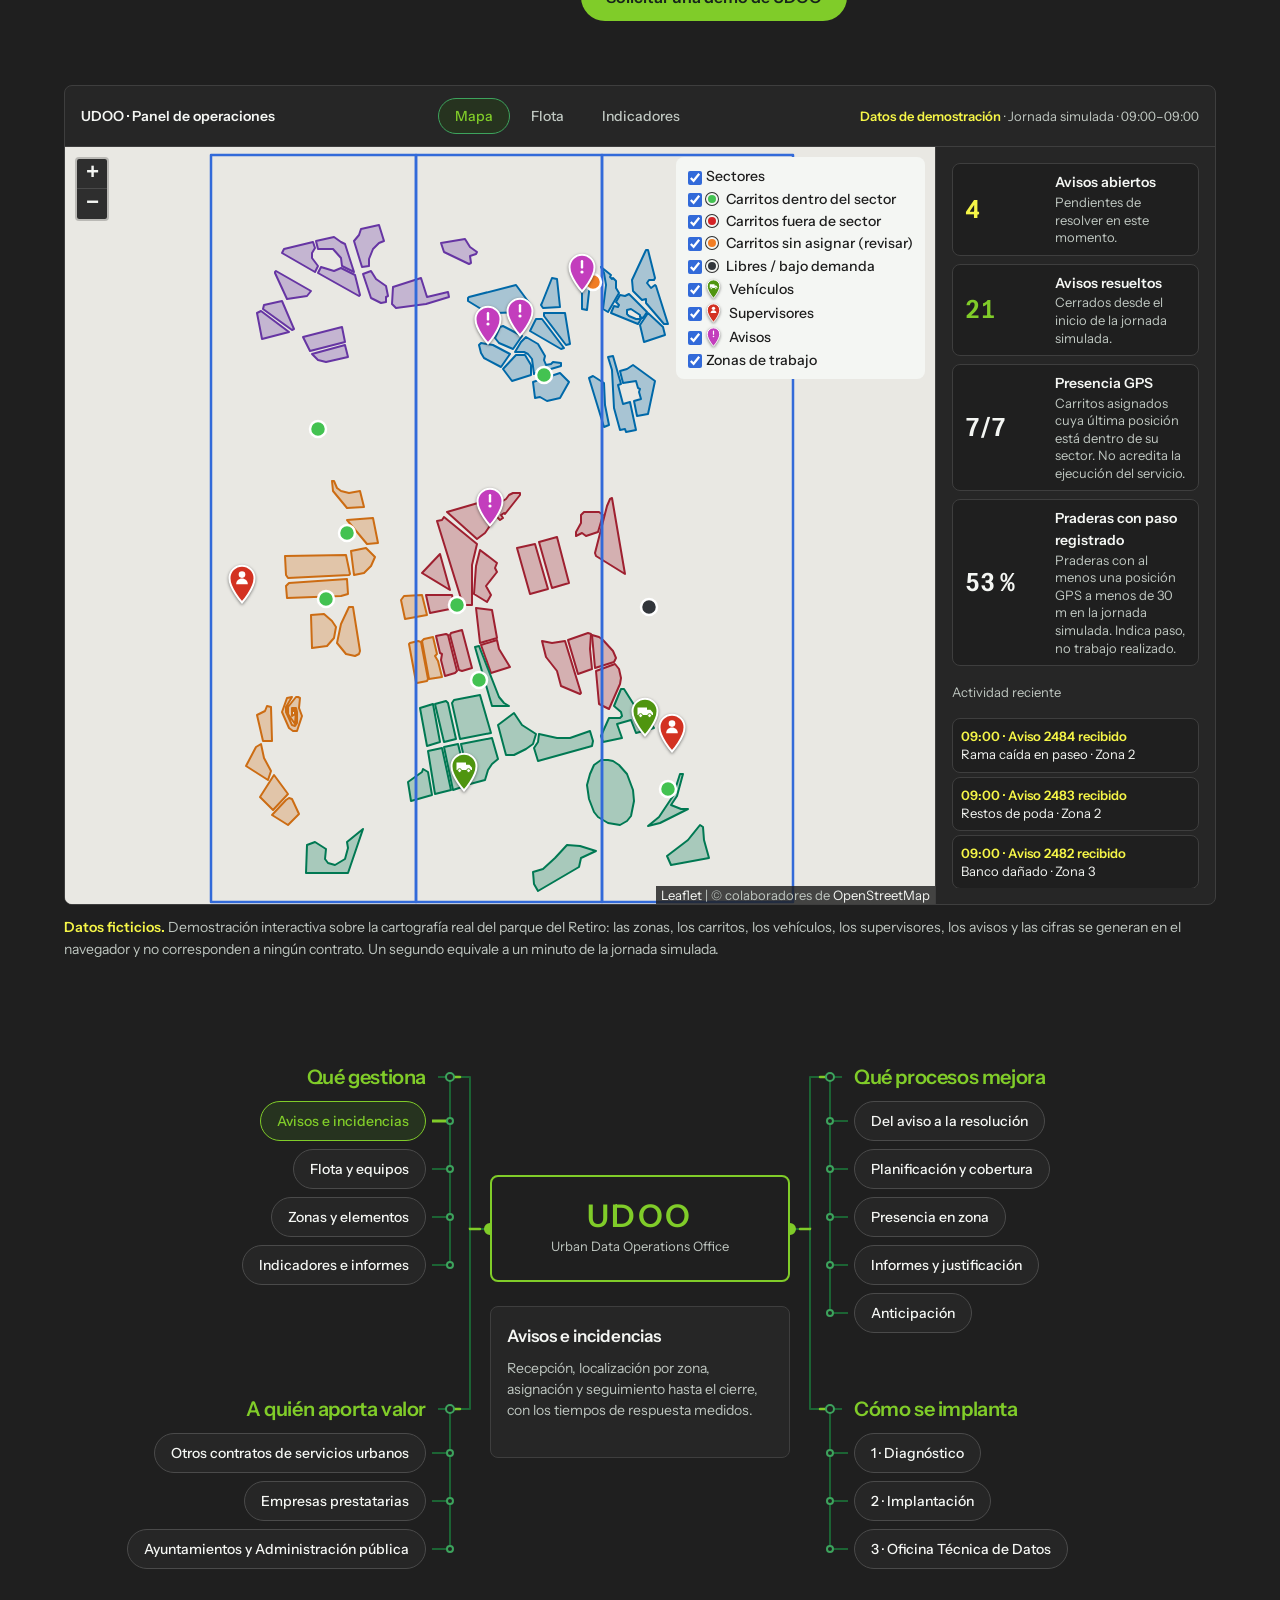
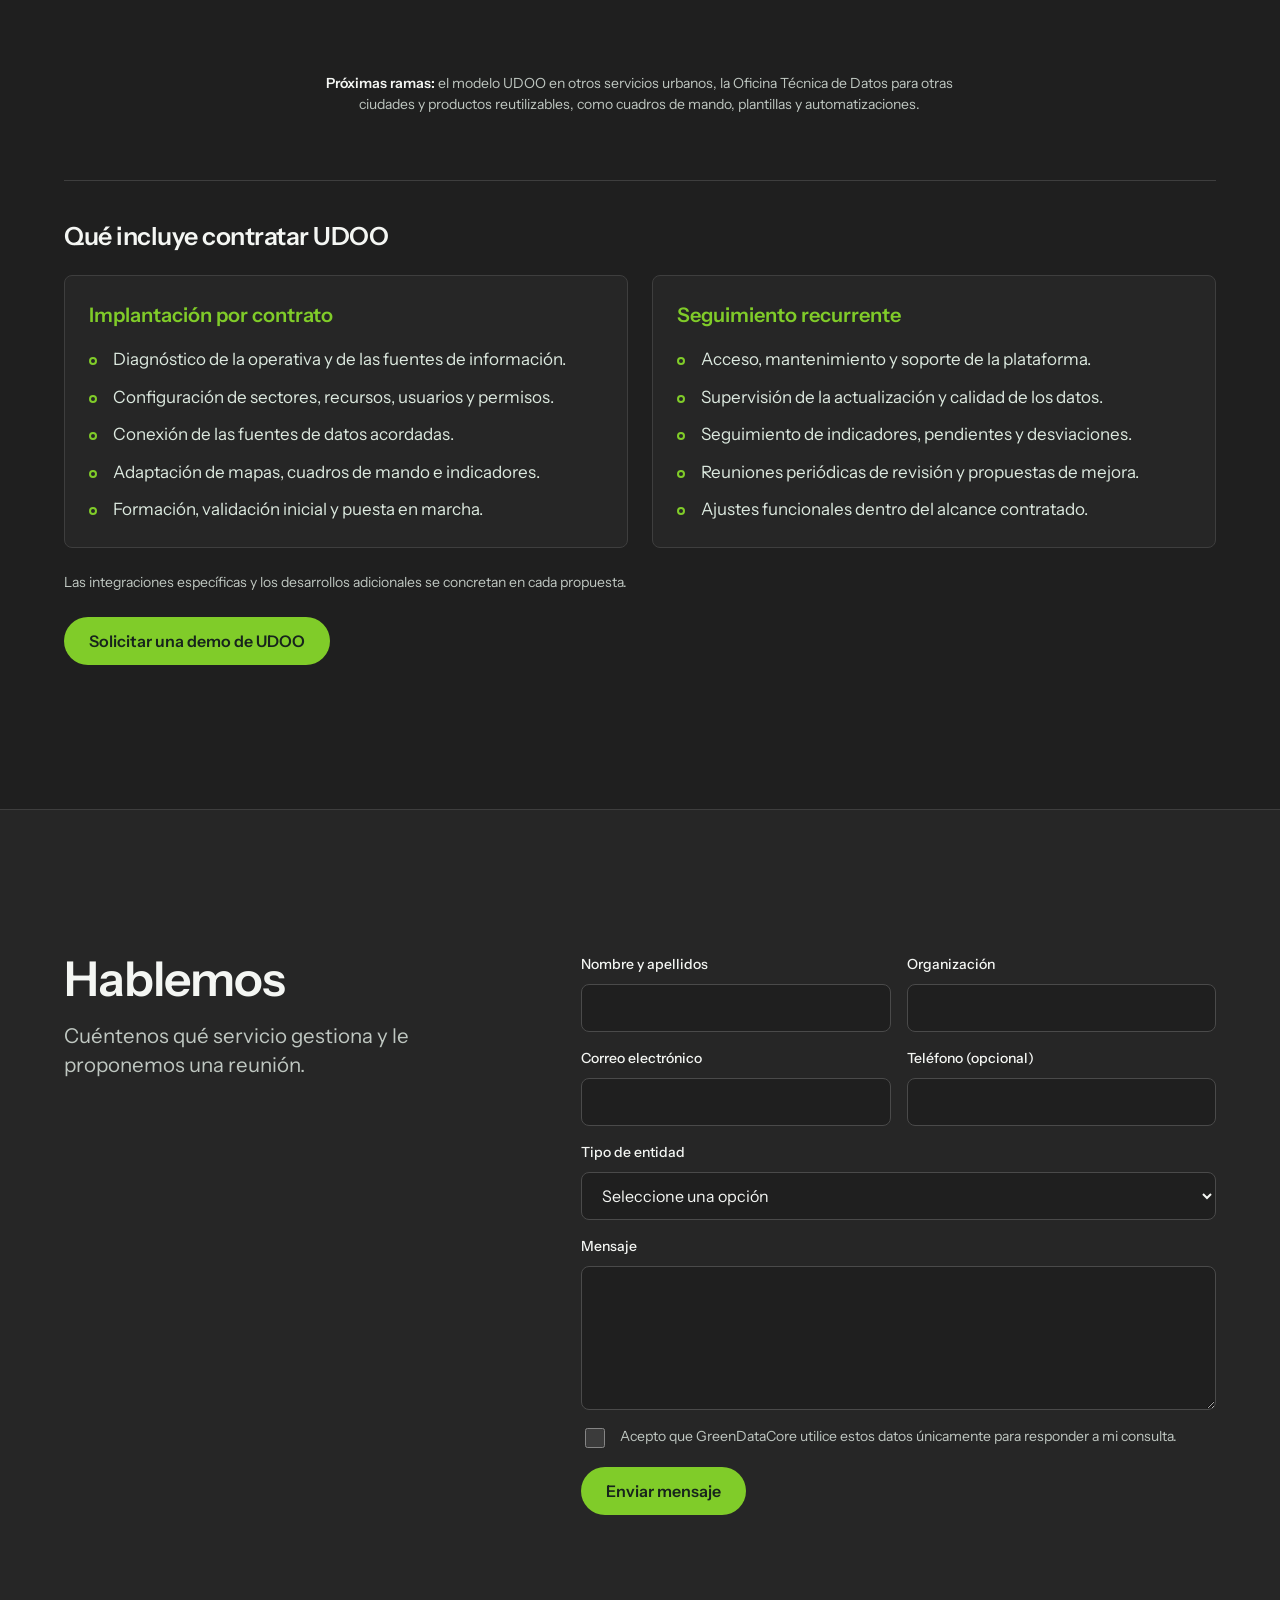
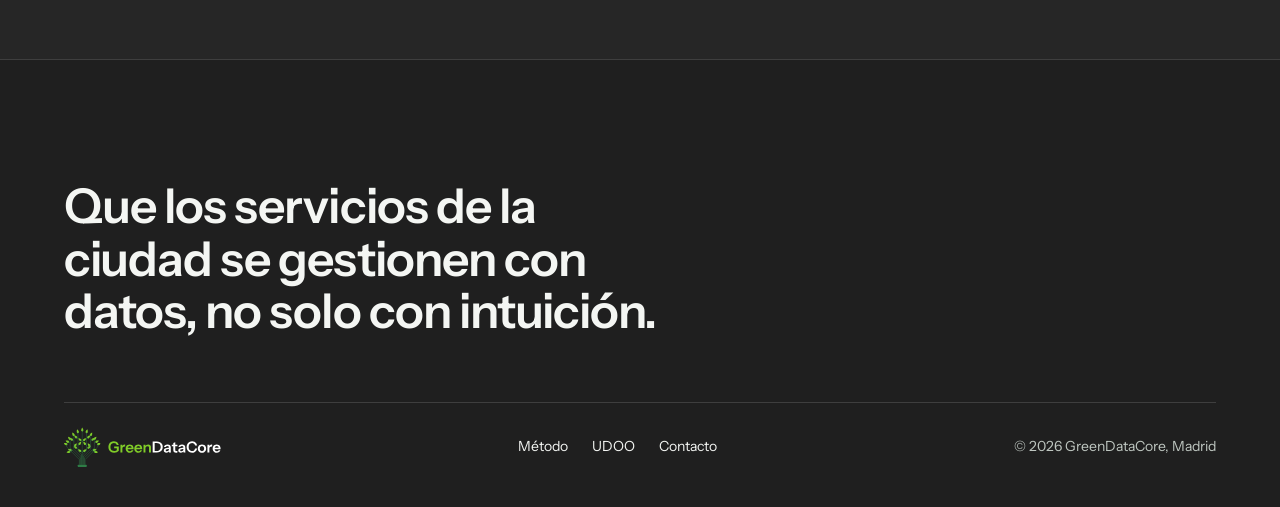
==== commit 97539b70: "Añade llms.txt con la descripción de GreenDataCore y UDOO para asistentes de IA Co-Authored-By: Clau" ====
--- a/index.html
+++ b/index.html
@@ -21,6 +21,7 @@
 <meta name="twitter:card" content="summary_large_image">
 <link rel="preload" href="assets/fonts/InstrumentSans-600.woff2" as="font" type="font/woff2" crossorigin>
 <script>document.documentElement.classList.add("js")</script>
+<link rel="alternate" type="text/plain" href="/llms.txt" title="Resumen para modelos de lenguaje (llms.txt)">
 <link rel="stylesheet" href="style.css?v=7">
 <link rel="stylesheet" href="assets/vendor/leaflet/leaflet.css">
 <link rel="stylesheet" href="assets/udoo/udoo-mapa.css?v=7">
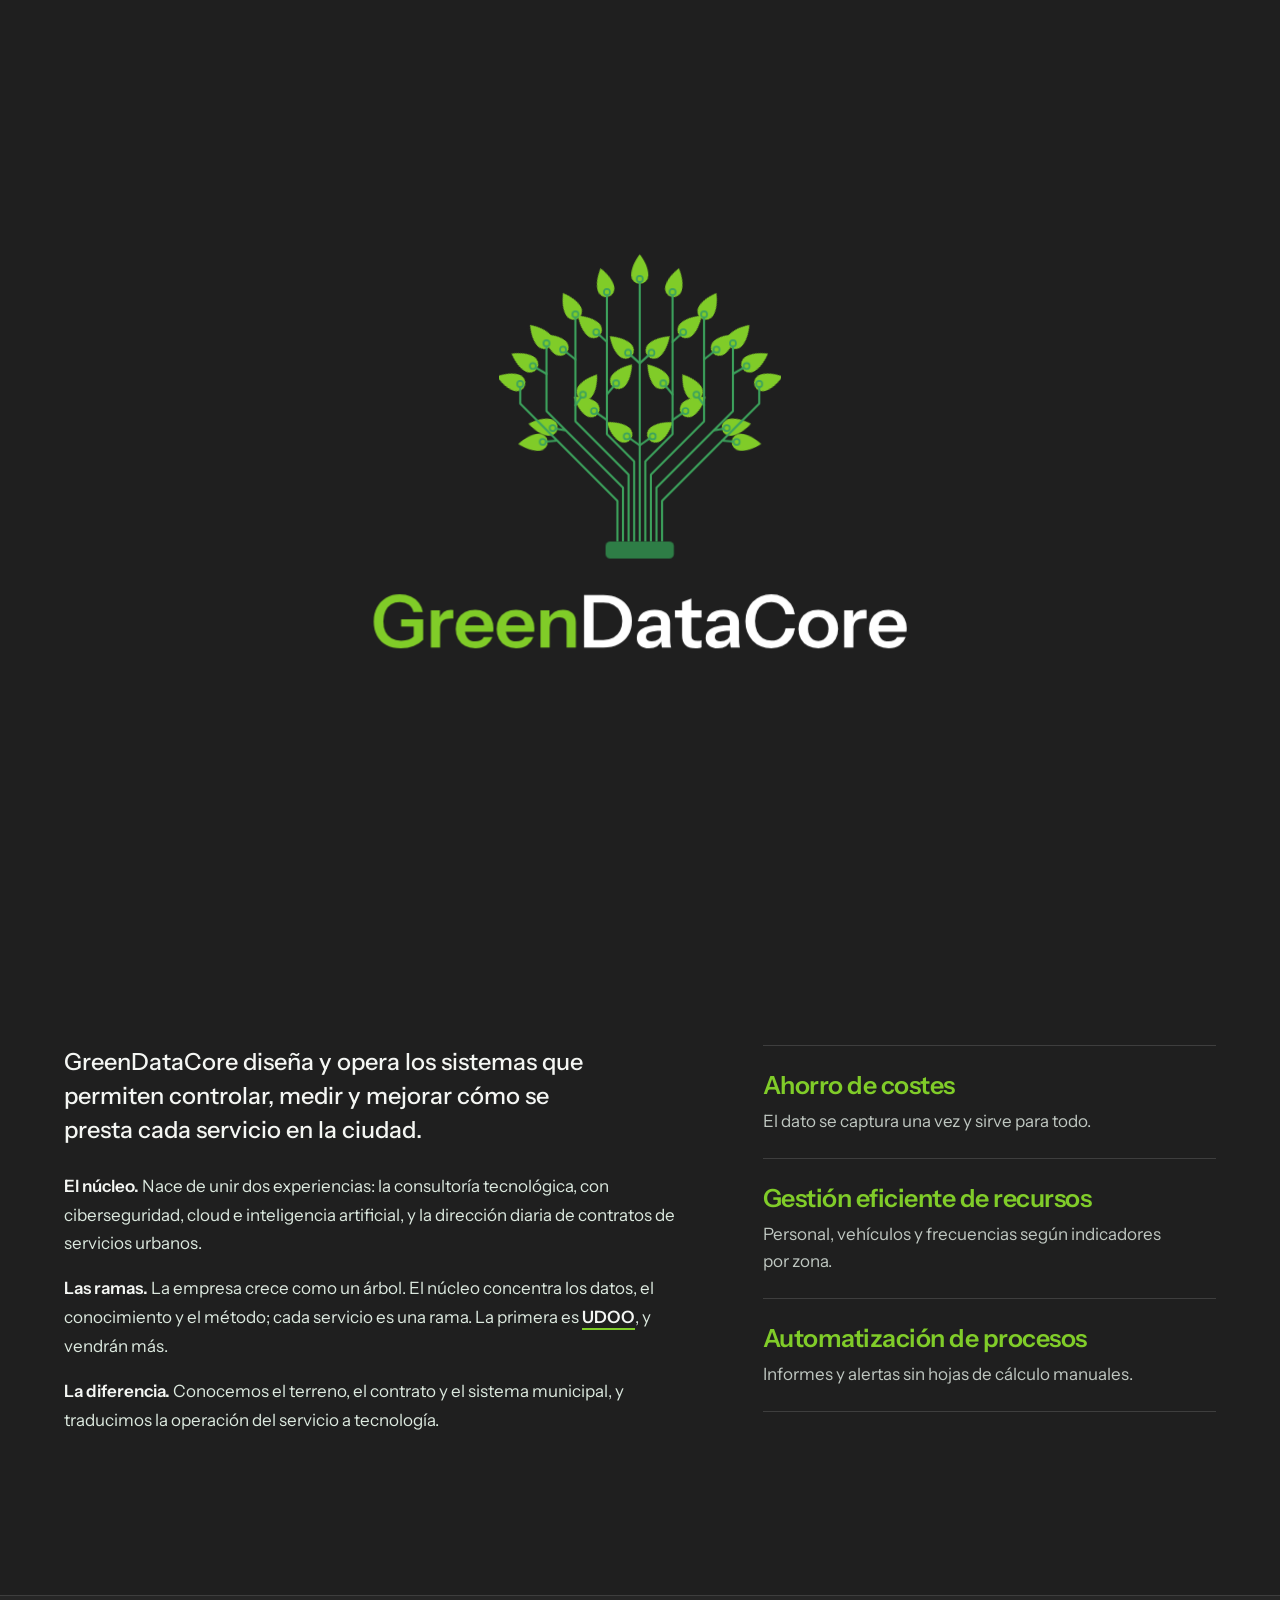
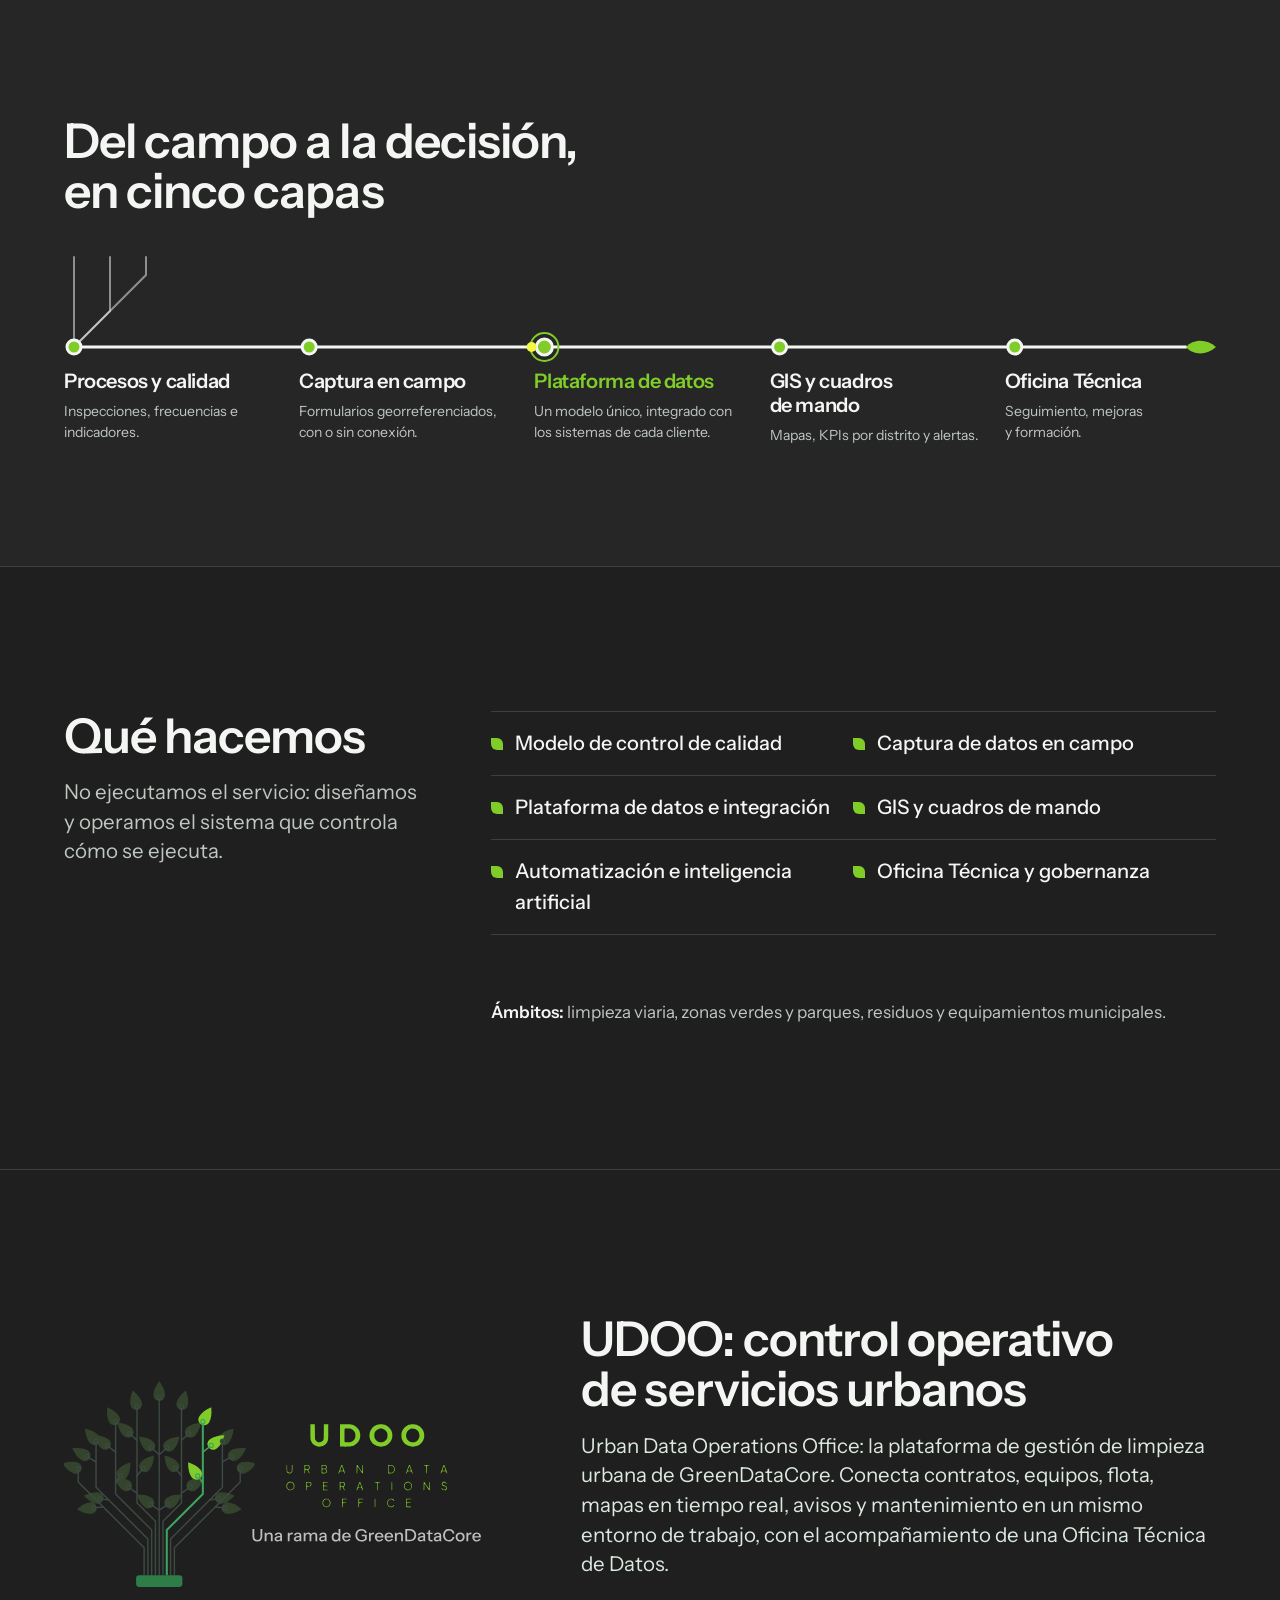
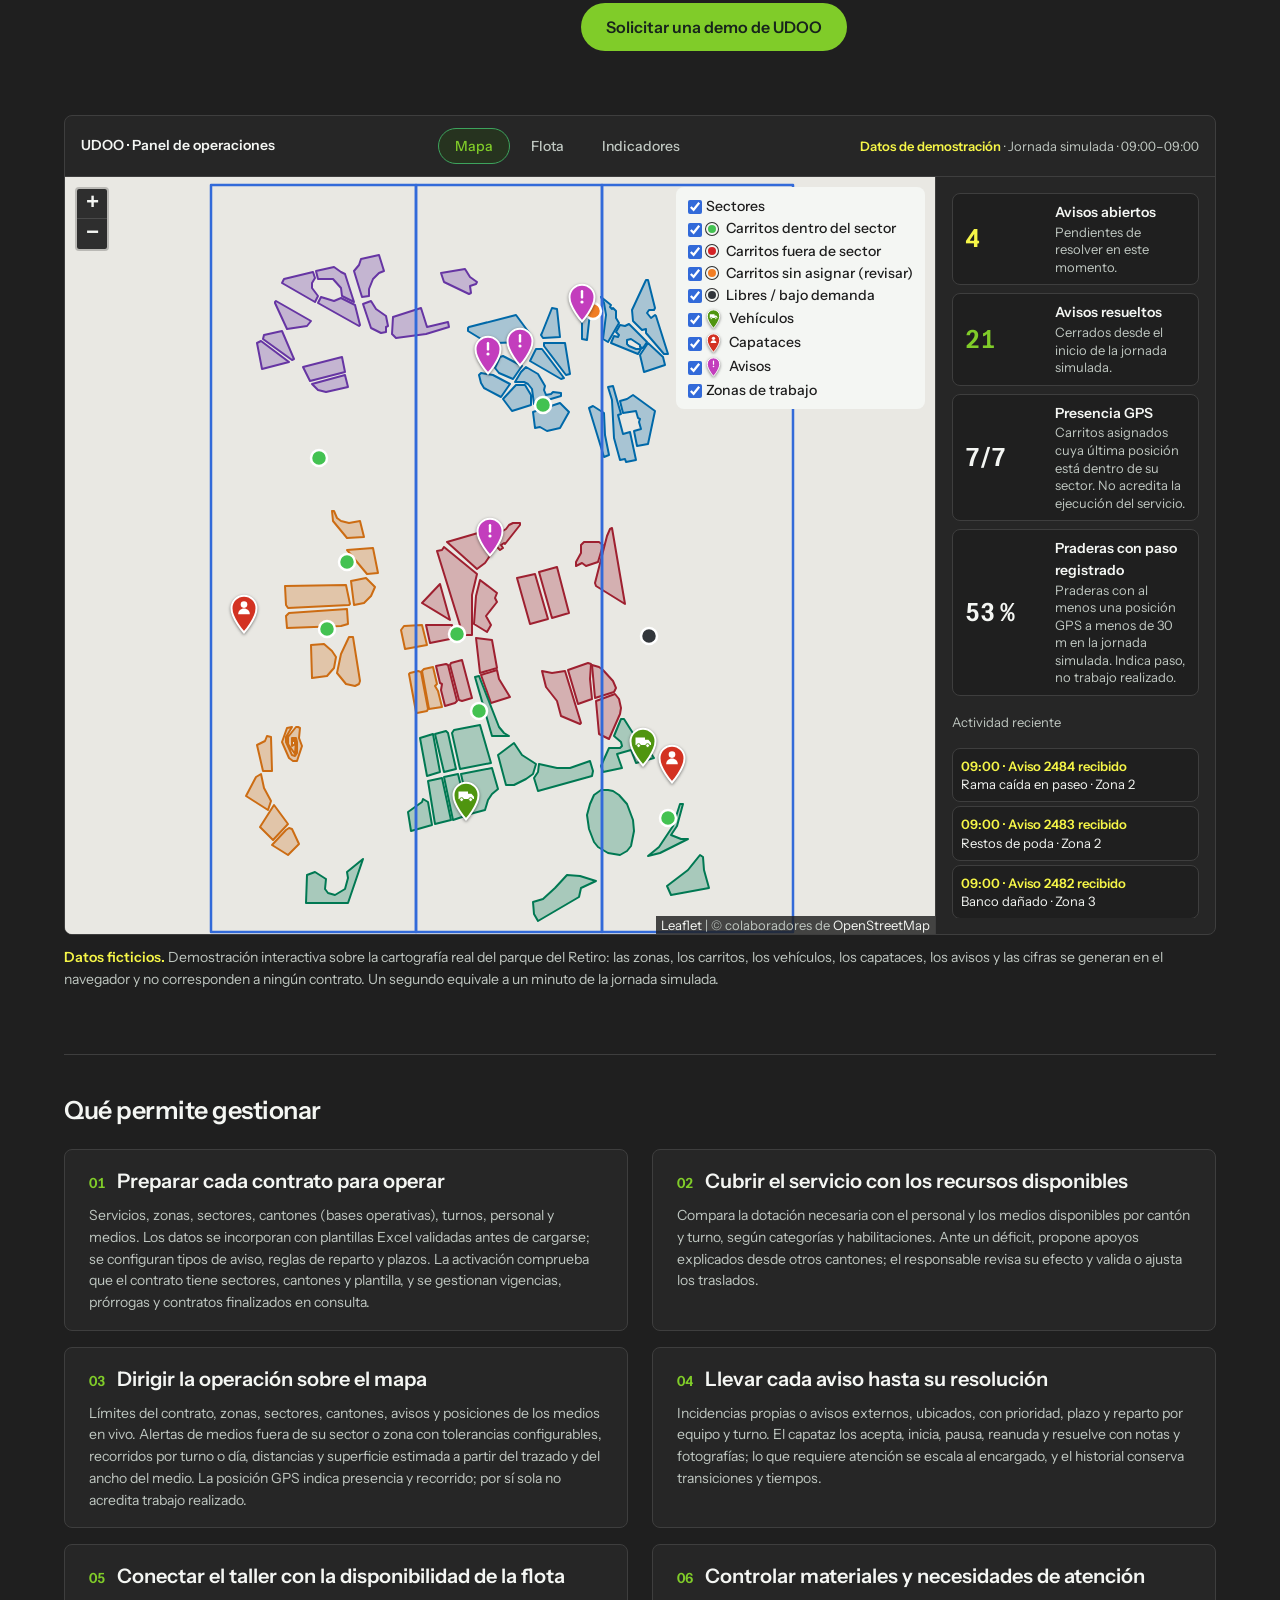
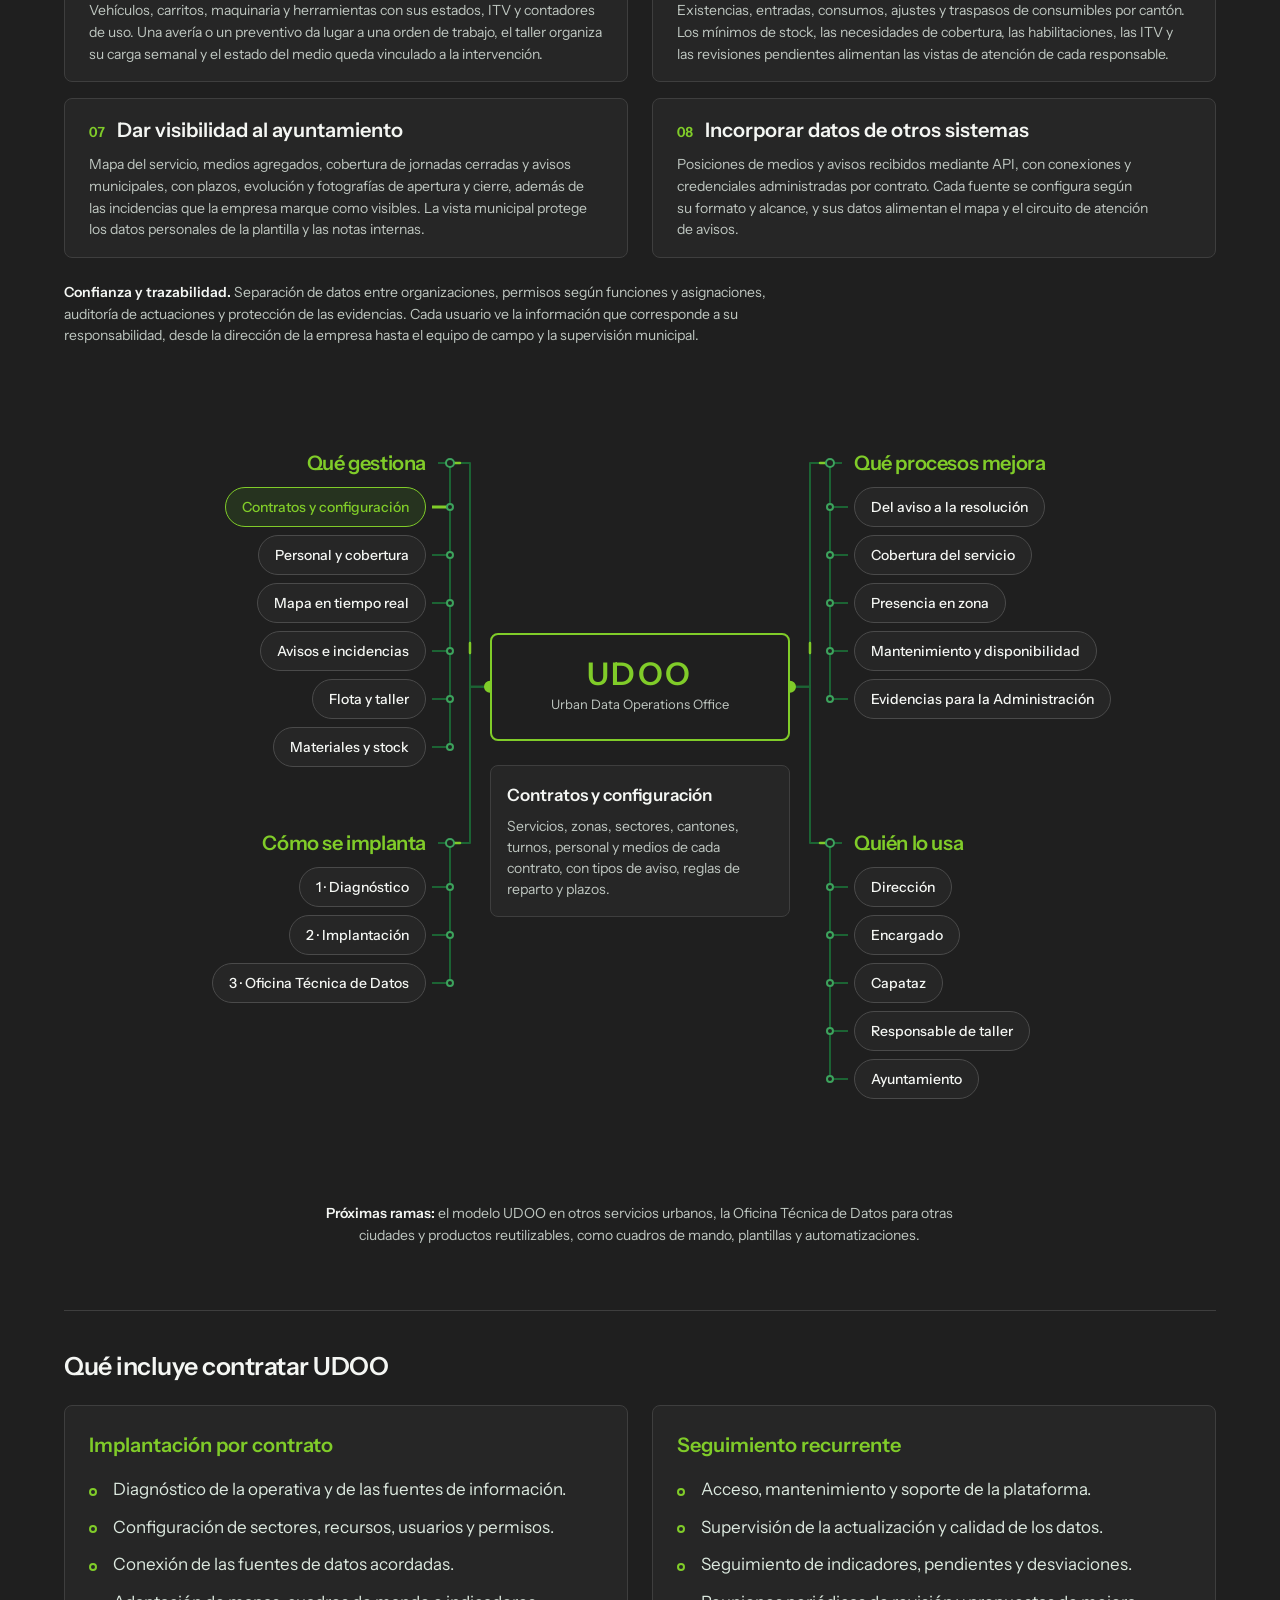
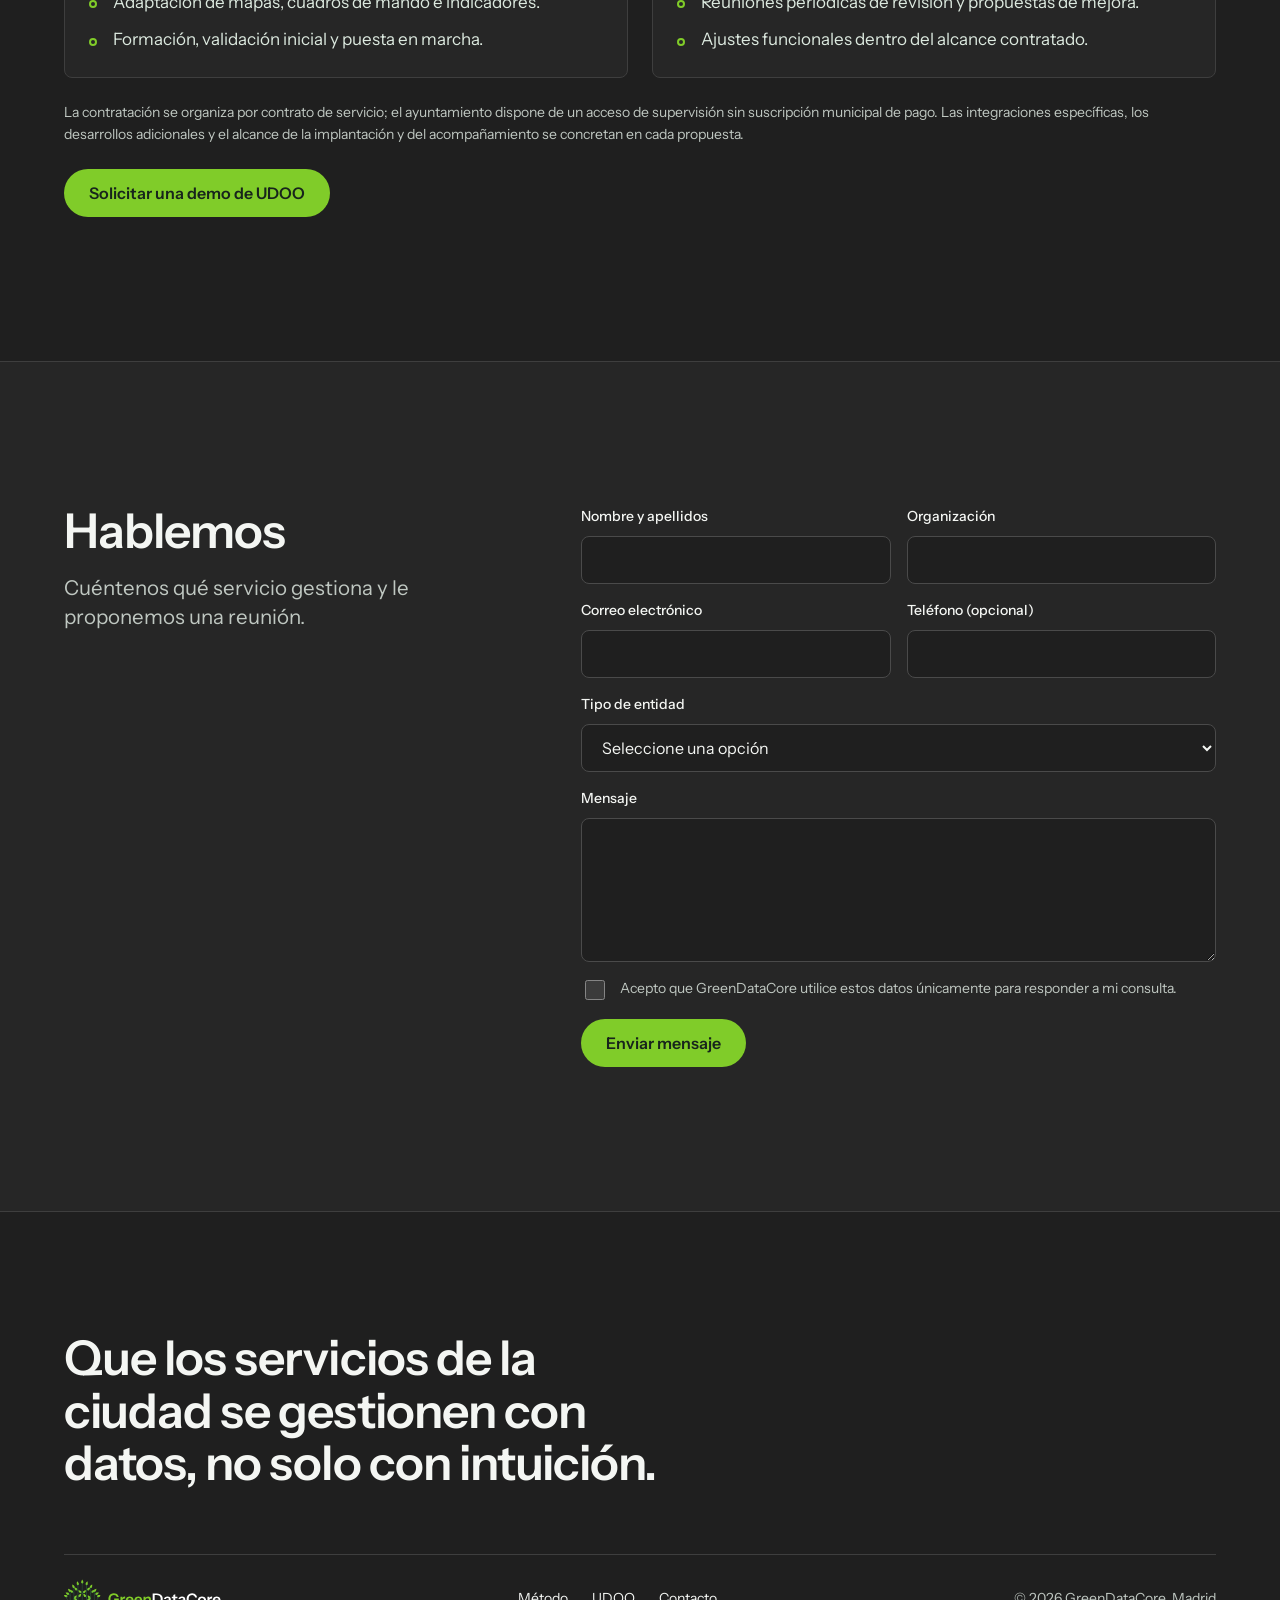
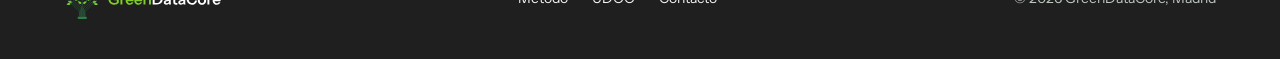
==== commit b9d7bb92: "UDOO en la web con todo su alcance: definición, ocho procesos que gestiona, quién lo usa, confianza " ====
--- a/index.html
+++ b/index.html
@@ -22,7 +22,7 @@
 <link rel="preload" href="assets/fonts/InstrumentSans-600.woff2" as="font" type="font/woff2" crossorigin>
 <script>document.documentElement.classList.add("js")</script>
 <link rel="alternate" type="text/plain" href="/llms.txt" title="Resumen para modelos de lenguaje (llms.txt)">
-<link rel="stylesheet" href="style.css?v=7">
+<link rel="stylesheet" href="style.css?v=8">
 <link rel="stylesheet" href="assets/vendor/leaflet/leaflet.css">
 <link rel="stylesheet" href="assets/udoo/udoo-mapa.css?v=7">
 </head>
@@ -115,7 +115,7 @@
     <div class="mark"><img src="assets/logo/udoo-rama-gdc-negativo.svg" alt="UDOO, una rama de GreenDataCore" width="476" height="220"></div>
     <div>
       <h2>UDOO: control operativo de servicios urbanos</h2>
-      <p class="lead">Urban Data Operations Office: una plataforma y una Oficina Técnica de Datos que reúnen en un solo mapa los avisos, la flota, las zonas y los indicadores de un servicio urbano, y los convierten en control de calidad diario.</p>
+      <p class="lead">Urban Data Operations Office: la plataforma de gestión de limpieza urbana de GreenDataCore. Conecta contratos, equipos, flota, mapas en tiempo real, avisos y mantenimiento en un mismo entorno de trabajo, con el acompañamiento de una Oficina Técnica de Datos.</p>
       <p class="acts"><a class="btn btn-p" href="#contacto" data-demo>Solicitar una demo de UDOO</a></p>
     </div>
 
@@ -131,7 +131,7 @@
           <span class="ud-demo"><b>Datos de demostración</b> · <span data-k="clock">Jornada simulada</span></span>
         </div>
         <div class="ud-body">
-          <div class="ud-map"><div id="ud-map" role="region" aria-label="Mapa de demostración sobre el parque del Retiro, con zonas, avisos, carritos, vehículos y supervisores ficticios"></div></div>
+          <div class="ud-map"><div id="ud-map" role="region" aria-label="Mapa de demostración sobre el parque del Retiro, con zonas, avisos, carritos, vehículos y capataces ficticios"></div></div>
           <div class="ud-panel" hidden>
             <div><p class="ud-ph">Avisos recibidos por zona</p><p class="ud-pd">Jornada simulada. Suma de avisos abiertos y resueltos.</p><div class="ud-bars" data-b="rec"></div></div>
             <div><p class="ud-ph">Praderas con paso registrado por zona</p><p class="ud-pd">Praderas con al menos una posición GPS a menos de 30 m en la jornada simulada.</p><div class="ud-bars" data-b="pass"></div></div>
@@ -149,28 +149,45 @@
           </aside>
         </div>
       </div>
-      <figcaption><b>Datos ficticios.</b> Demostración interactiva sobre la cartografía real del parque del Retiro: las zonas, los carritos, los vehículos, los supervisores, los avisos y las cifras se generan en el navegador y no corresponden a ningún contrato. Un segundo equivale a un minuto de la jornada simulada.</figcaption>
+      <figcaption><b>Datos ficticios.</b> Demostración interactiva sobre la cartografía real del parque del Retiro: las zonas, los carritos, los vehículos, los capataces, los avisos y las cifras se generan en el navegador y no corresponden a ningún contrato. Un segundo equivale a un minuto de la jornada simulada.</figcaption>
     </figure>
+
+    <div class="ud-procs">
+      <h3>Qué permite gestionar</h3>
+      <ol class="ud-proc-grid">
+        <li><h4><span>01</span>Preparar cada contrato para operar</h4><p>Servicios, zonas, sectores, cantones (bases operativas), turnos, personal y medios. Los datos se incorporan con plantillas Excel validadas antes de cargarse; se configuran tipos de aviso, reglas de reparto y plazos. La activación comprueba que el contrato tiene sectores, cantones y plantilla, y se gestionan vigencias, prórrogas y contratos finalizados en consulta.</p></li>
+        <li><h4><span>02</span>Cubrir el servicio con los recursos disponibles</h4><p>Compara la dotación necesaria con el personal y los medios disponibles por cantón y turno, según categorías y habilitaciones. Ante un déficit, propone apoyos explicados desde otros cantones; el responsable revisa su efecto y valida o ajusta los traslados.</p></li>
+        <li><h4><span>03</span>Dirigir la operación sobre el mapa</h4><p>Límites del contrato, zonas, sectores, cantones, avisos y posiciones de los medios en vivo. Alertas de medios fuera de su sector o zona con tolerancias configurables, recorridos por turno o día, distancias y superficie estimada a partir del trazado y del ancho del medio. La posición GPS indica presencia y recorrido; por sí sola no acredita trabajo realizado.</p></li>
+        <li><h4><span>04</span>Llevar cada aviso hasta su resolución</h4><p>Incidencias propias o avisos externos, ubicados, con prioridad, plazo y reparto por equipo y turno. El capataz los acepta, inicia, pausa, reanuda y resuelve con notas y fotografías; lo que requiere atención se escala al encargado, y el historial conserva transiciones y tiempos.</p></li>
+        <li><h4><span>05</span>Conectar el taller con la disponibilidad de la flota</h4><p>Vehículos, carritos, maquinaria y herramientas con sus estados, ITV y contadores de uso. Una avería o un preventivo da lugar a una orden de trabajo, el taller organiza su carga semanal y el estado del medio queda vinculado a la intervención.</p></li>
+        <li><h4><span>06</span>Controlar materiales y necesidades de atención</h4><p>Existencias, entradas, consumos, ajustes y traspasos de consumibles por cantón. Los mínimos de stock, las necesidades de cobertura, las habilitaciones, las ITV y las revisiones pendientes alimentan las vistas de atención de cada responsable.</p></li>
+        <li><h4><span>07</span>Dar visibilidad al ayuntamiento</h4><p>Mapa del servicio, medios agregados, cobertura de jornadas cerradas y avisos municipales, con plazos, evolución y fotografías de apertura y cierre, además de las incidencias que la empresa marque como visibles. La vista municipal protege los datos personales de la plantilla y las notas internas.</p></li>
+        <li><h4><span>08</span>Incorporar datos de otros sistemas</h4><p>Posiciones de medios y avisos recibidos mediante API, con conexiones y credenciales administradas por contrato. Cada fuente se configura según su formato y alcance, y sus datos alimentan el mapa y el circuito de atención de avisos.</p></li>
+      </ol>
+      <p class="ud-trust"><b>Confianza y trazabilidad.</b> Separación de datos entre organizaciones, permisos según funciones y asignaciones, auditoría de actuaciones y protección de las evidencias. Cada usuario ve la información que corresponde a su responsabilidad, desde la dirección de la empresa hasta el equipo de campo y la supervisión municipal.</p>
+    </div>
 
     <div class="mm" id="mm">
       <svg class="mm-lines" aria-hidden="true"></svg>
       <div class="mm-q mm-a" data-side="l">
         <h3 class="mm-hub">Qué gestiona</h3>
         <ul>
-          <li><button type="button" aria-pressed="false">Avisos e incidencias</button><p class="mm-txt">Recepción, localización por zona, asignación y seguimiento hasta el cierre, con los tiempos de respuesta medidos.</p></li>
-          <li><button type="button" aria-pressed="false">Flota y equipos</button><p class="mm-txt">Posición de los vehículos, sectores delimitados por geocerca, presencia programada frente a presencia real y recorridos realizados.</p></li>
-          <li><button type="button" aria-pressed="false">Zonas y elementos</button><p class="mm-txt">Zonas, sectores y elementos del servicio sobre cartografía, con su estado y el historial de actuaciones.</p></li>
-          <li><button type="button" aria-pressed="false">Indicadores e informes</button><p class="mm-txt">Cobertura, cumplimiento y rendimiento por zona, con informes diarios y mensuales generados de forma automática.</p></li>
+          <li><button type="button" aria-pressed="false">Contratos y configuración</button><p class="mm-txt">Servicios, zonas, sectores, cantones, turnos, personal y medios de cada contrato, con tipos de aviso, reglas de reparto y plazos.</p></li>
+          <li><button type="button" aria-pressed="false">Personal y cobertura</button><p class="mm-txt">Dotación necesaria frente a personal y medios disponibles por cantón y turno, con categorías y habilitaciones.</p></li>
+          <li><button type="button" aria-pressed="false">Mapa en tiempo real</button><p class="mm-txt">Límites, zonas, sectores, cantones, avisos y posiciones de los medios con actualización en vivo.</p></li>
+          <li><button type="button" aria-pressed="false">Avisos e incidencias</button><p class="mm-txt">Avisos propios y externos, ubicados, priorizados y repartidos por equipo y turno hasta su resolución.</p></li>
+          <li><button type="button" aria-pressed="false">Flota y taller</button><p class="mm-txt">Vehículos, carritos, maquinaria y herramientas, con estados, ITV, contadores de uso y órdenes de trabajo.</p></li>
+          <li><button type="button" aria-pressed="false">Materiales y stock</button><p class="mm-txt">Existencias, entradas, consumos y traspasos de consumibles por cantón, con mínimos de stock.</p></li>
         </ul>
       </div>
       <div class="mm-q mm-b" data-side="r">
         <h3 class="mm-hub">Qué procesos mejora</h3>
         <ul>
-          <li><button type="button" aria-pressed="false">Del aviso a la resolución</button><p class="mm-txt">Cada aviso llega ubicado y asignado a su zona y a su equipo, y ninguno queda sin responsable.</p></li>
-          <li><button type="button" aria-pressed="false">Planificación y cobertura</button><p class="mm-txt">Lo planificado se compara cada día con lo ejecutado, zona por zona.</p></li>
-          <li><button type="button" aria-pressed="false">Presencia en zona</button><p class="mm-txt">La geolocalización acredita que los equipos están donde el servicio los necesita.</p></li>
-          <li><button type="button" aria-pressed="false">Informes y justificación</button><p class="mm-txt">Los informes al cliente se generan a partir de los datos, sin hojas de cálculo manuales.</p></li>
-          <li><button type="button" aria-pressed="false">Anticipación</button><p class="mm-txt">Las desviaciones se detectan antes de que lleguen en forma de reclamación.</p></li>
+          <li><button type="button" aria-pressed="false">Del aviso a la resolución</button><p class="mm-txt">Cada aviso tiene prioridad, plazo y responsable; el historial conserva las transiciones y los tiempos de atención.</p></li>
+          <li><button type="button" aria-pressed="false">Cobertura del servicio</button><p class="mm-txt">Ante un déficit, propuestas explicadas de apoyo desde otros cantones que el responsable valida o ajusta.</p></li>
+          <li><button type="button" aria-pressed="false">Presencia en zona</button><p class="mm-txt">Alertas de medios fuera de su sector o zona con tolerancias configurables. La posición GPS indica presencia y recorrido; por sí sola no acredita trabajo realizado.</p></li>
+          <li><button type="button" aria-pressed="false">Mantenimiento y disponibilidad</button><p class="mm-txt">Las averías y los preventivos generan órdenes de trabajo, y la planificación cuenta con los medios realmente operativos.</p></li>
+          <li><button type="button" aria-pressed="false">Evidencias para la Administración</button><p class="mm-txt">Plazos, evolución y fotografías de apertura y cierre de los avisos, desde la misma información operativa.</p></li>
         </ul>
       </div>
       <div class="mm-core">
@@ -178,19 +195,21 @@
         <div class="mm-card" aria-live="polite"><p class="mm-ct"></p><p class="mm-cd"></p></div>
       </div>
       <div class="mm-q mm-c" data-side="l">
-        <h3 class="mm-hub">A quién aporta valor</h3>
-        <ul>
-          <li><button type="button" aria-pressed="false">Otros contratos de servicios urbanos</button><p class="mm-txt">El modelo se adapta a limpieza viaria, residuos, zonas verdes y mantenimiento: las mismas capas, con las zonas, los elementos y los indicadores de cada pliego.</p></li>
-          <li><button type="button" aria-pressed="false">Empresas prestatarias</button><p class="mm-txt">Control de la propia ejecución, menor carga administrativa y una base documental sólida para acreditar el cumplimiento ante la Administración.</p></li>
-          <li><button type="button" aria-pressed="false">Ayuntamientos y Administración pública</button><p class="mm-txt">Supervisión objetiva del cumplimiento, indicadores homogéneos entre contratos y distritos, trazabilidad de los avisos ciudadanos y datos fiables para preparar los próximos pliegos.</p></li>
-        </ul>
-      </div>
-      <div class="mm-q mm-d" data-side="r">
         <h3 class="mm-hub">Cómo se implanta</h3>
         <ul>
-          <li><button type="button" aria-pressed="false">1 · Diagnóstico</button><p class="mm-txt">Análisis del pliego, de los procesos y de los sistemas existentes, y definición de los indicadores.</p></li>
-          <li><button type="button" aria-pressed="false">2 · Implantación</button><p class="mm-txt">Integración segura con los sistemas acordados con cada cliente, cartografía de zonas, cuadros de mando y formación.</p></li>
-          <li><button type="button" aria-pressed="false">3 · Oficina Técnica de Datos</button><p class="mm-txt">Servicio continuo: supervisión diaria, informes periódicos y mejora de los procesos.</p></li>
+          <li><button type="button" aria-pressed="false">1 · Diagnóstico</button><p class="mm-txt">Análisis de la operativa, de los procesos y de las fuentes de información, y definición de los indicadores.</p></li>
+          <li><button type="button" aria-pressed="false">2 · Implantación</button><p class="mm-txt">Configuración del contrato, carga de datos con plantillas validadas, conexión de las fuentes acordadas, formación y puesta en marcha.</p></li>
+          <li><button type="button" aria-pressed="false">3 · Oficina Técnica de Datos</button><p class="mm-txt">Acompañamiento recurrente: calidad de los datos, seguimiento de pendientes y desviaciones y propuestas de mejora.</p></li>
+        </ul>
+      </div>
+      <div class="mm-q mm-d" data-side="r">
+        <h3 class="mm-hub">Quién lo usa</h3>
+        <ul>
+          <li><button type="button" aria-pressed="false">Dirección</button><p class="mm-txt">Visión de varios contratos a la vez.</p></li>
+          <li><button type="button" aria-pressed="false">Encargado</button><p class="mm-txt">Coordina la operación de su contrato y recibe los avisos y propuestas que requieren su atención.</p></li>
+          <li><button type="button" aria-pressed="false">Capataz</button><p class="mm-txt">Atiende los avisos y recursos de su cantón desde una interfaz adaptada al móvil, con notas y fotografías.</p></li>
+          <li><button type="button" aria-pressed="false">Responsable de taller</button><p class="mm-txt">Organiza el mantenimiento y la carga semanal del taller.</p></li>
+          <li><button type="button" aria-pressed="false">Ayuntamiento</button><p class="mm-txt">Consulta el estado de sus servicios mediante un acceso de supervisión con vista propia y permisos diferenciados.</p></li>
         </ul>
       </div>
     </div>
@@ -221,7 +240,7 @@
           </ul>
         </article>
       </div>
-      <p class="ud-note">Las integraciones específicas y los desarrollos adicionales se concretan en cada propuesta.</p>
+      <p class="ud-note">La contratación se organiza por contrato de servicio; el ayuntamiento dispone de un acceso de supervisión sin suscripción municipal de pago. Las integraciones específicas, los desarrollos adicionales y el alcance de la implantación y del acompañamiento se concretan en cada propuesta.</p>
       <p class="acts"><a class="btn btn-p" href="#contacto" data-demo>Solicitar una demo de UDOO</a></p>
     </div>
   </div>
@@ -484,7 +503,7 @@
     new IntersectionObserver((es, o) => {
       if (!es[0].isIntersecting) return;
       o.disconnect();
-      add('assets/vendor/leaflet/leaflet.js').then(() => add('assets/udoo/udoo-mapa-datos.js')).then(() => add('assets/udoo/udoo-mapa.js?v=7')).catch(() => {});
+      add('assets/vendor/leaflet/leaflet.js').then(() => add('assets/udoo/udoo-mapa-datos.js')).then(() => add('assets/udoo/udoo-mapa.js?v=8')).catch(() => {});
     }, { rootMargin: '600px 0px' }).observe(ud);
   }
   document.querySelectorAll('[data-demo]').forEach(a => a.addEventListener('click', () => {
--- a/style.css
+++ b/style.css
@@ -87,6 +87,15 @@
 .ud-fig figcaption b { color: var(--color-signal); font-weight: 600; }
 .ud-next { grid-column: 1 / -1; justify-self: center; max-width: 70ch; text-align: center; color: var(--color-muted); font-size: var(--text-sm); }
 .ud-next b { color: var(--color-ink); font-weight: 600; }
+.ud-procs { grid-column: 1 / -1; display: grid; gap: var(--space-lg); padding-top: var(--space-xl); border-top: var(--rule-hair) solid var(--color-rule); }
+.ud-procs h3 { margin: 0; font-size: var(--text-xl); }
+.ud-proc-grid { list-style: none; margin: 0; padding: 0; display: grid; grid-template-columns: repeat(2, minmax(0, 1fr)); gap: var(--space-md) var(--space-lg); }
+.ud-proc-grid li { padding: var(--space-md) var(--space-lg); border: 1px solid var(--color-rule); border-radius: var(--radius-card); background: var(--color-paper-2); color: var(--color-ink); }
+.ud-proc-grid h4 { margin: 0; display: flex; gap: var(--space-sm); align-items: baseline; font-size: var(--text-lg); font-weight: 600; }
+.ud-proc-grid h4 span { font: 600 var(--text-sm)/1 var(--font-body); font-variant-numeric: tabular-nums; color: var(--color-accent); }
+.ud-proc-grid p { margin: var(--space-xs) 0 0; font-size: var(--text-sm); line-height: 1.55; color: var(--color-muted); }
+.ud-trust { margin: 0; max-width: 80ch; font-size: var(--text-sm); line-height: 1.55; color: var(--color-muted); }
+.ud-trust b { color: var(--color-ink); font-weight: 600; }
 .ud-offer { grid-column: 1 / -1; display: grid; gap: var(--space-lg); padding-top: var(--space-xl); border-top: var(--rule-hair) solid var(--color-rule); }
 .ud-offer h3 { margin: 0; font-size: var(--text-xl); }
 .ud-offer-grid { display: grid; grid-template-columns: repeat(2, minmax(0, 1fr)); gap: var(--space-lg); }
@@ -176,7 +185,7 @@
 
 @media (max-width: 60rem) {
   .hero .container, .story .container, .services .container, .udoo .container, .contact .container { grid-template-columns: minmax(0, 1fr); }
-  .ud-offer-grid { grid-template-columns: minmax(0, 1fr); }
+  .ud-offer-grid, .ud-proc-grid { grid-template-columns: minmax(0, 1fr); }
   .mm { grid-template-columns: minmax(0, 1fr); grid-template-areas: "core" "a" "b" "c" "d"; row-gap: var(--space-xl); }
   .mm-lines, .mm-card { display: none; }
   .mm-q, .mm-q[data-side="l"], .mm-q[data-side="r"] { justify-items: stretch; text-align: left; border-left: 2px solid var(--color-track); padding-left: var(--space-md); }
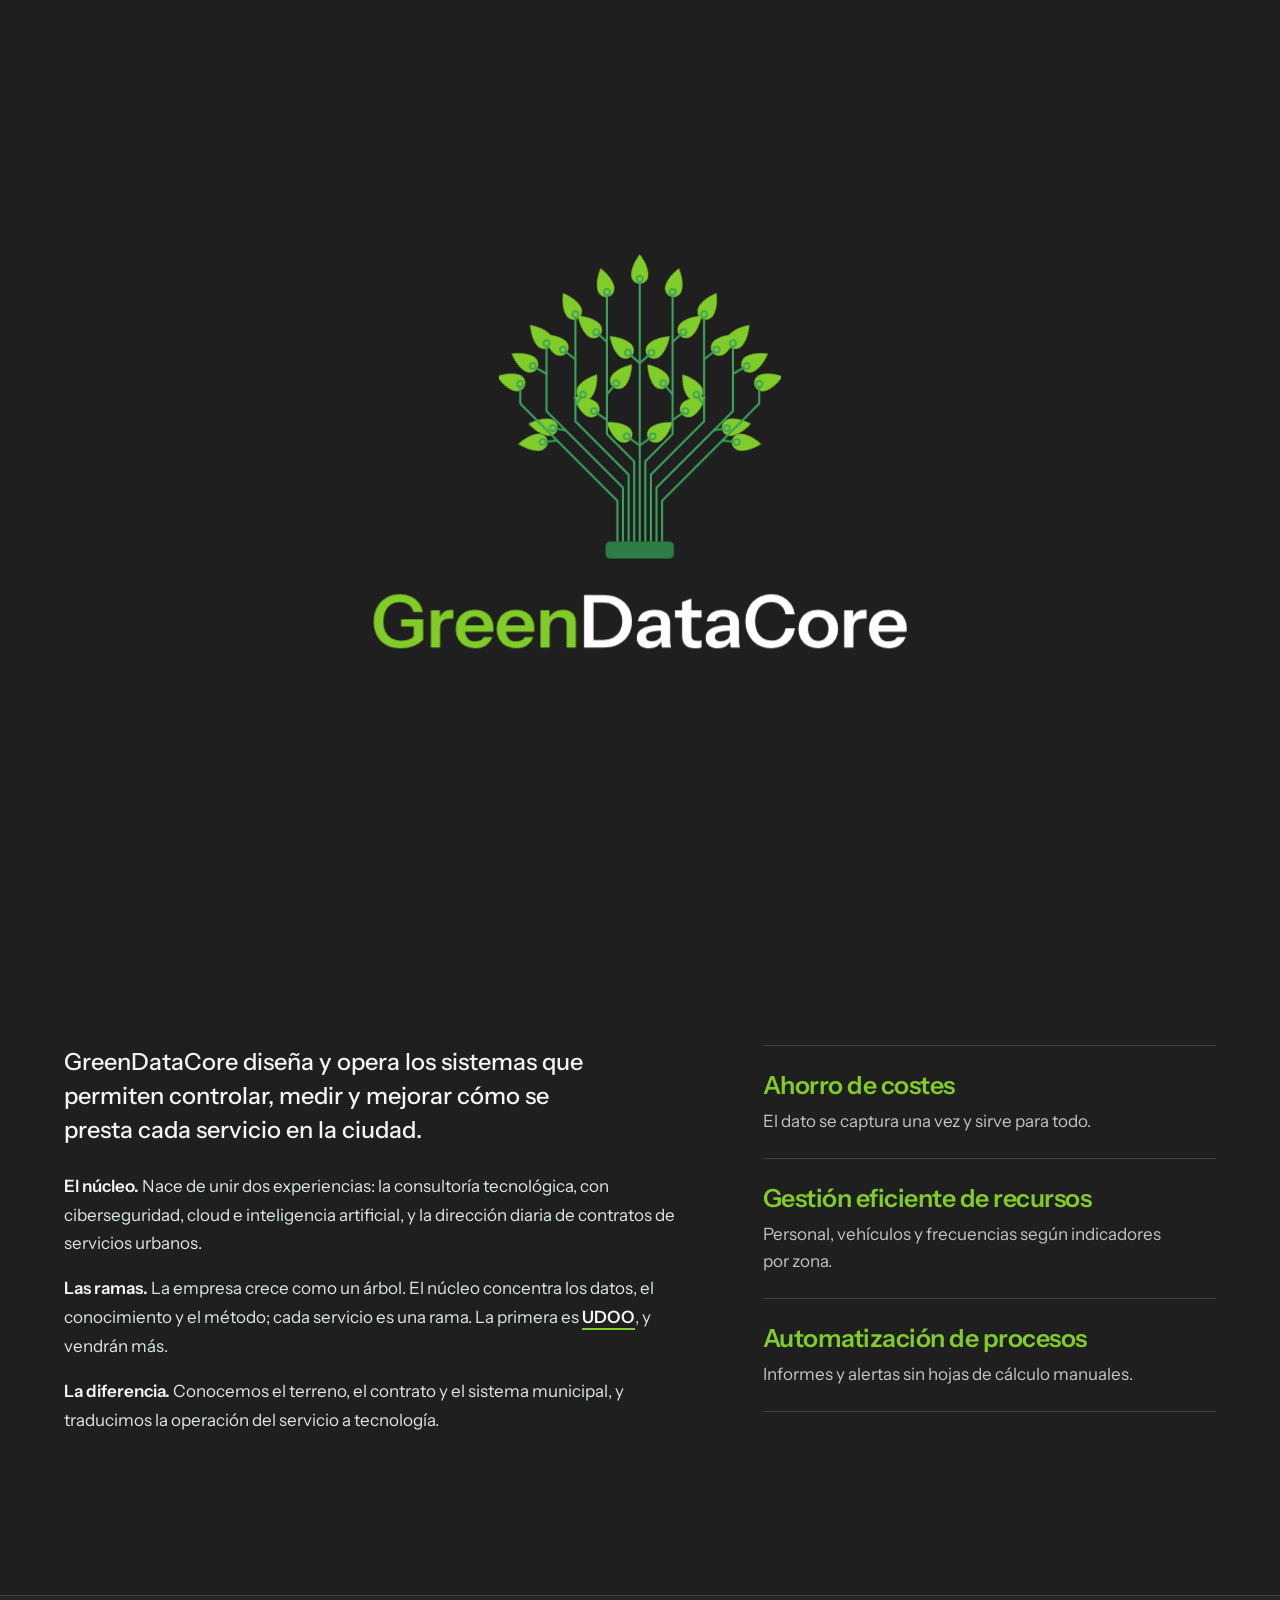
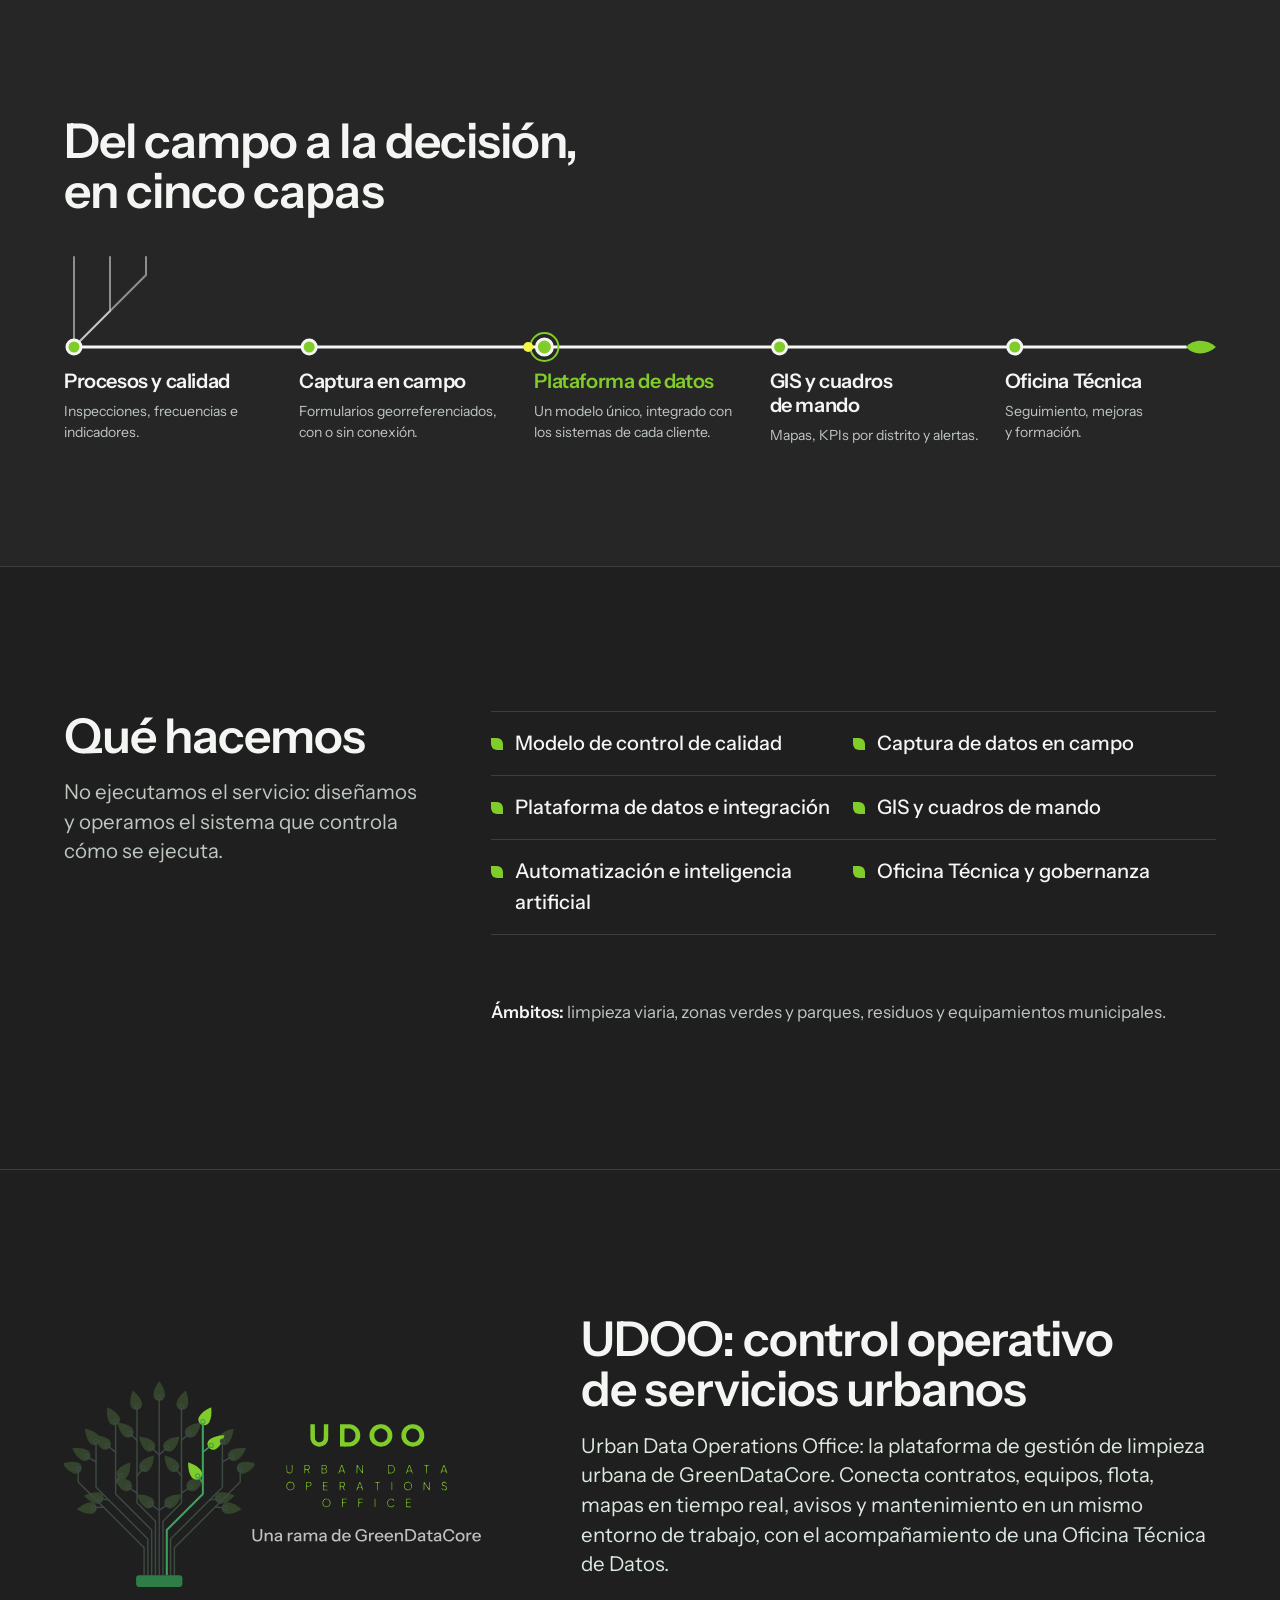
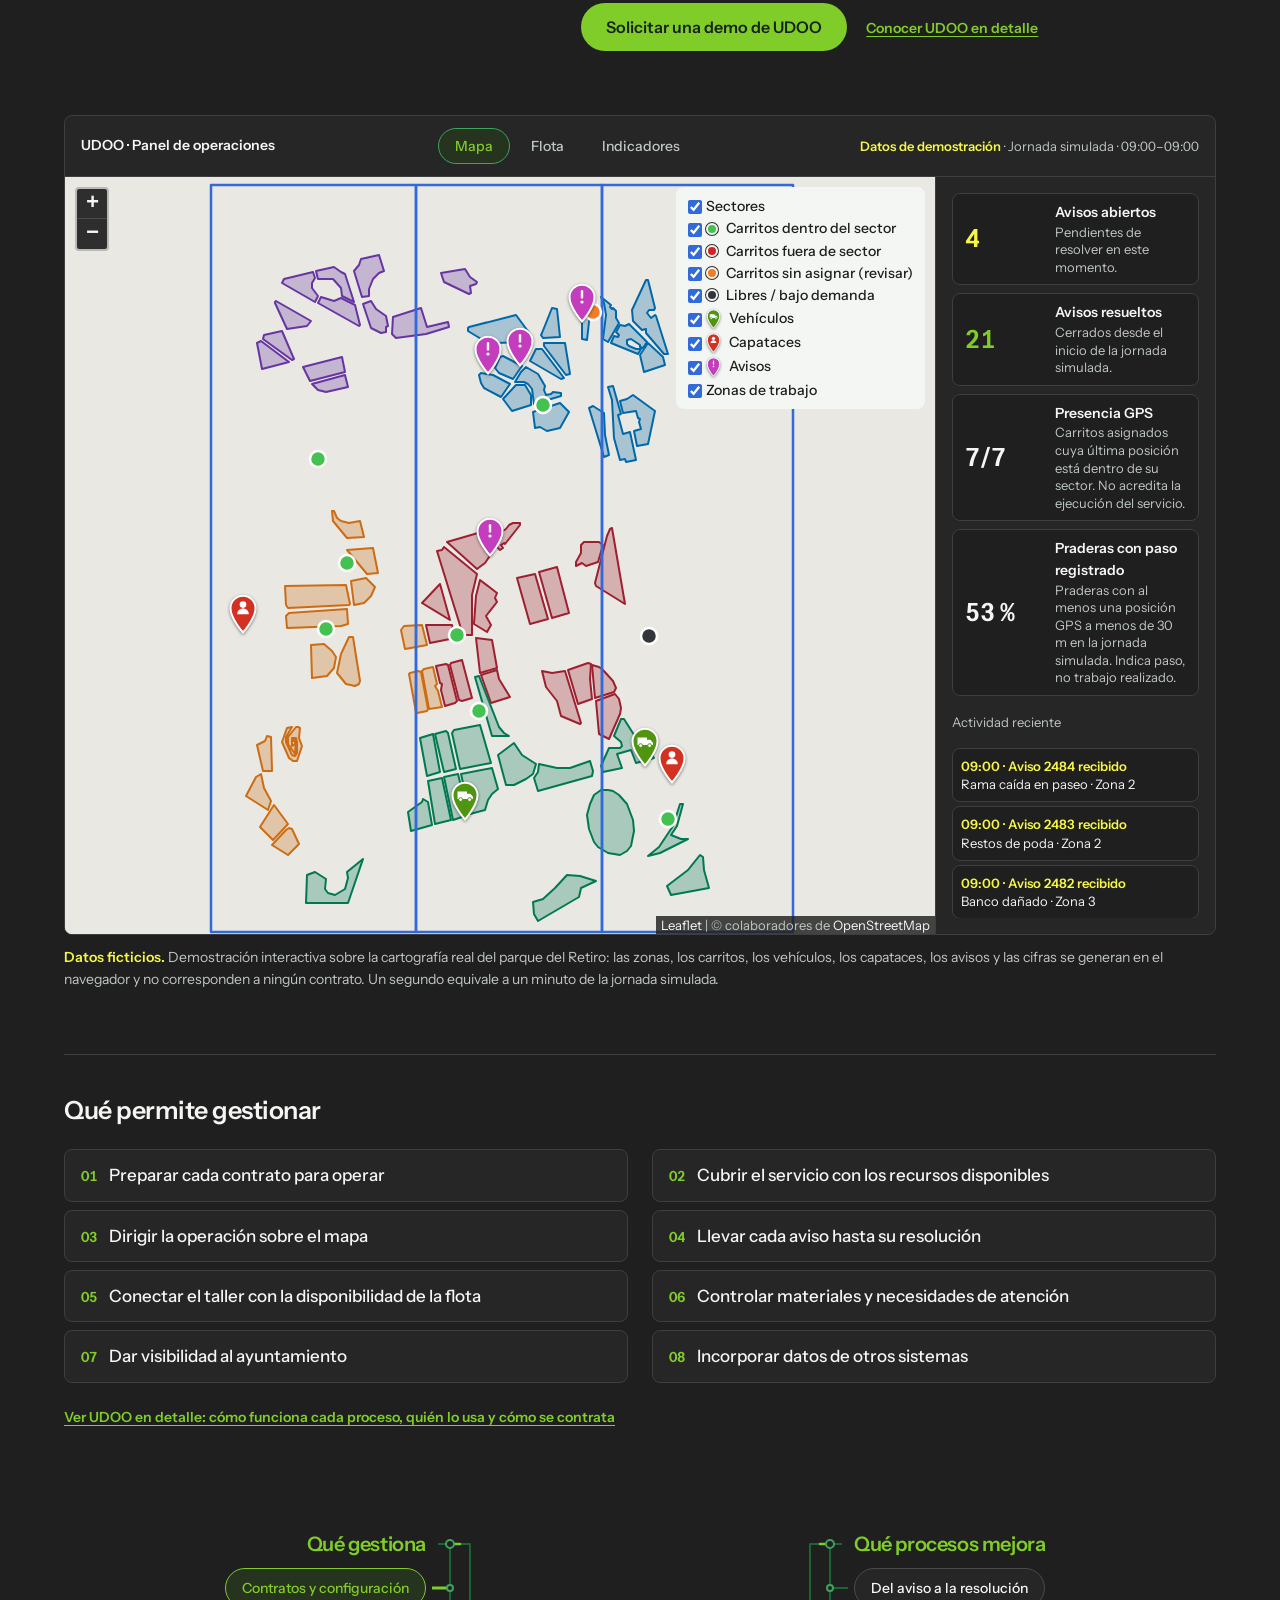
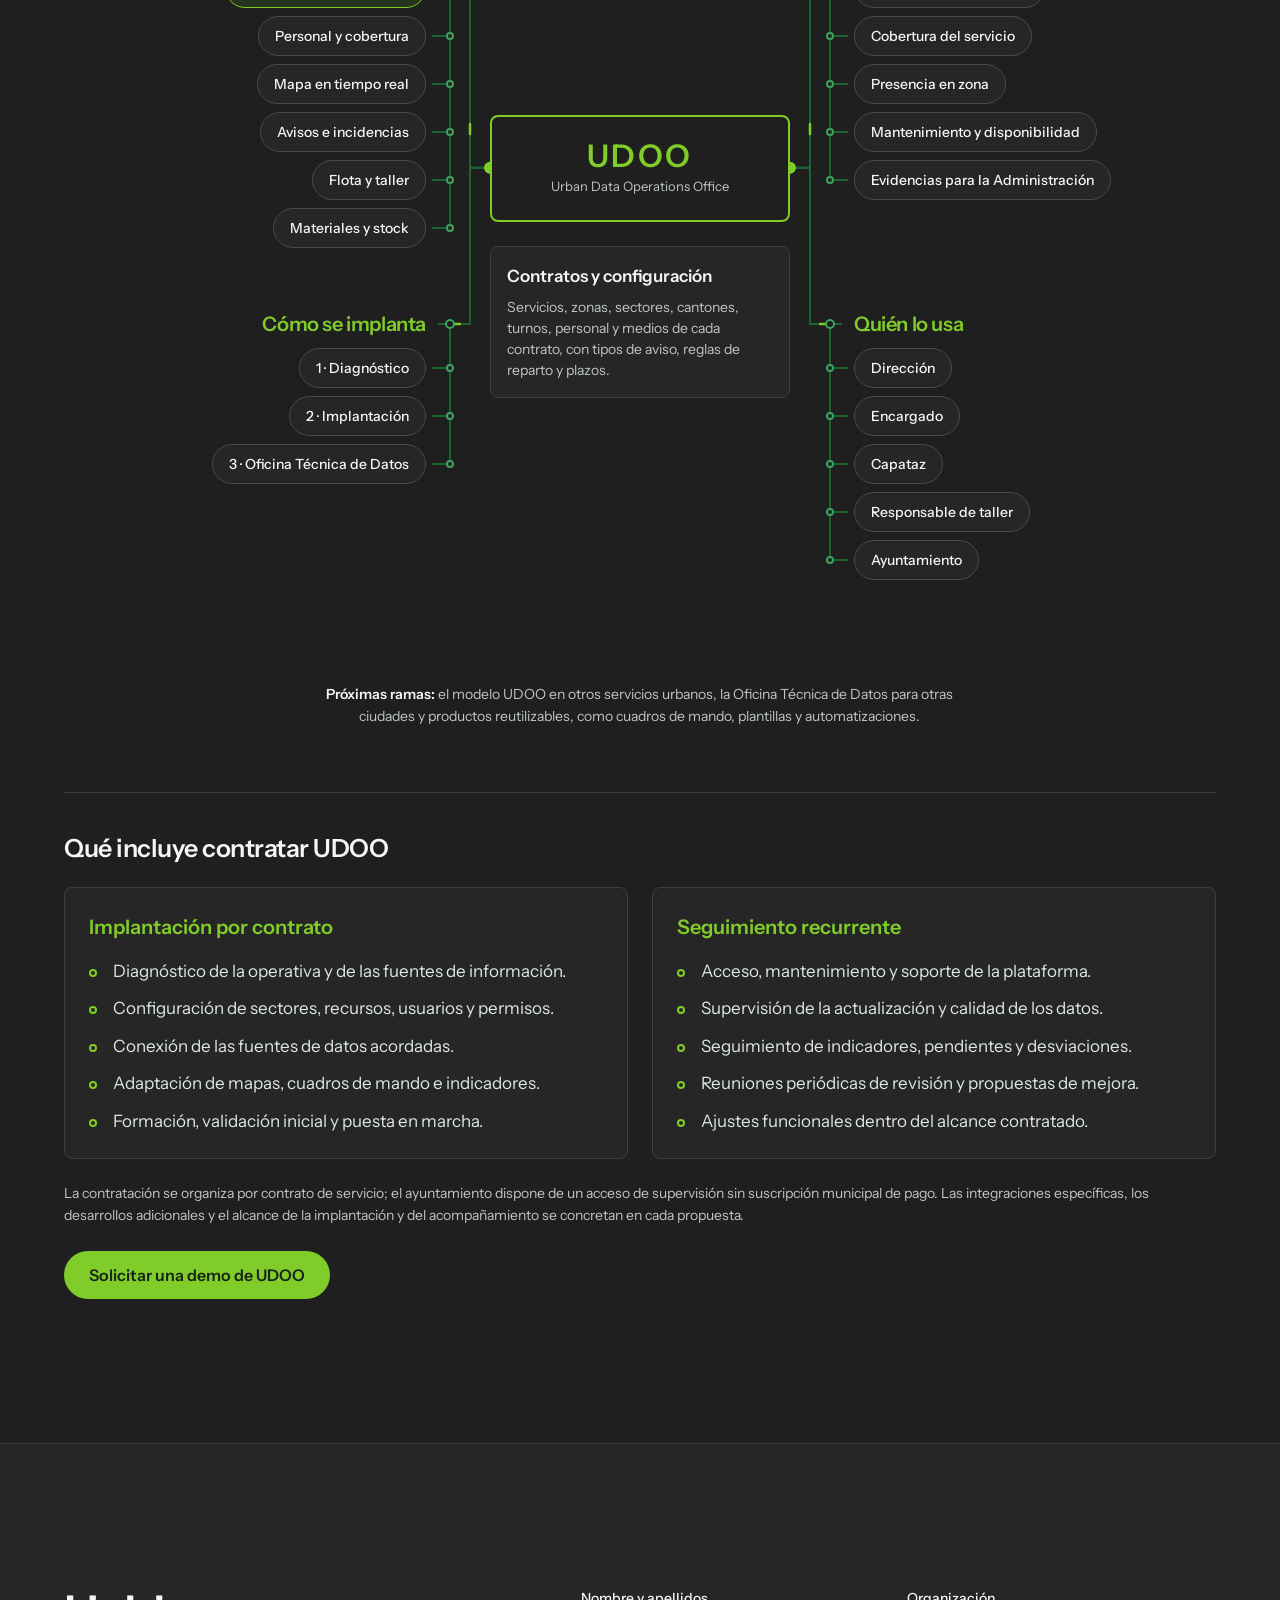
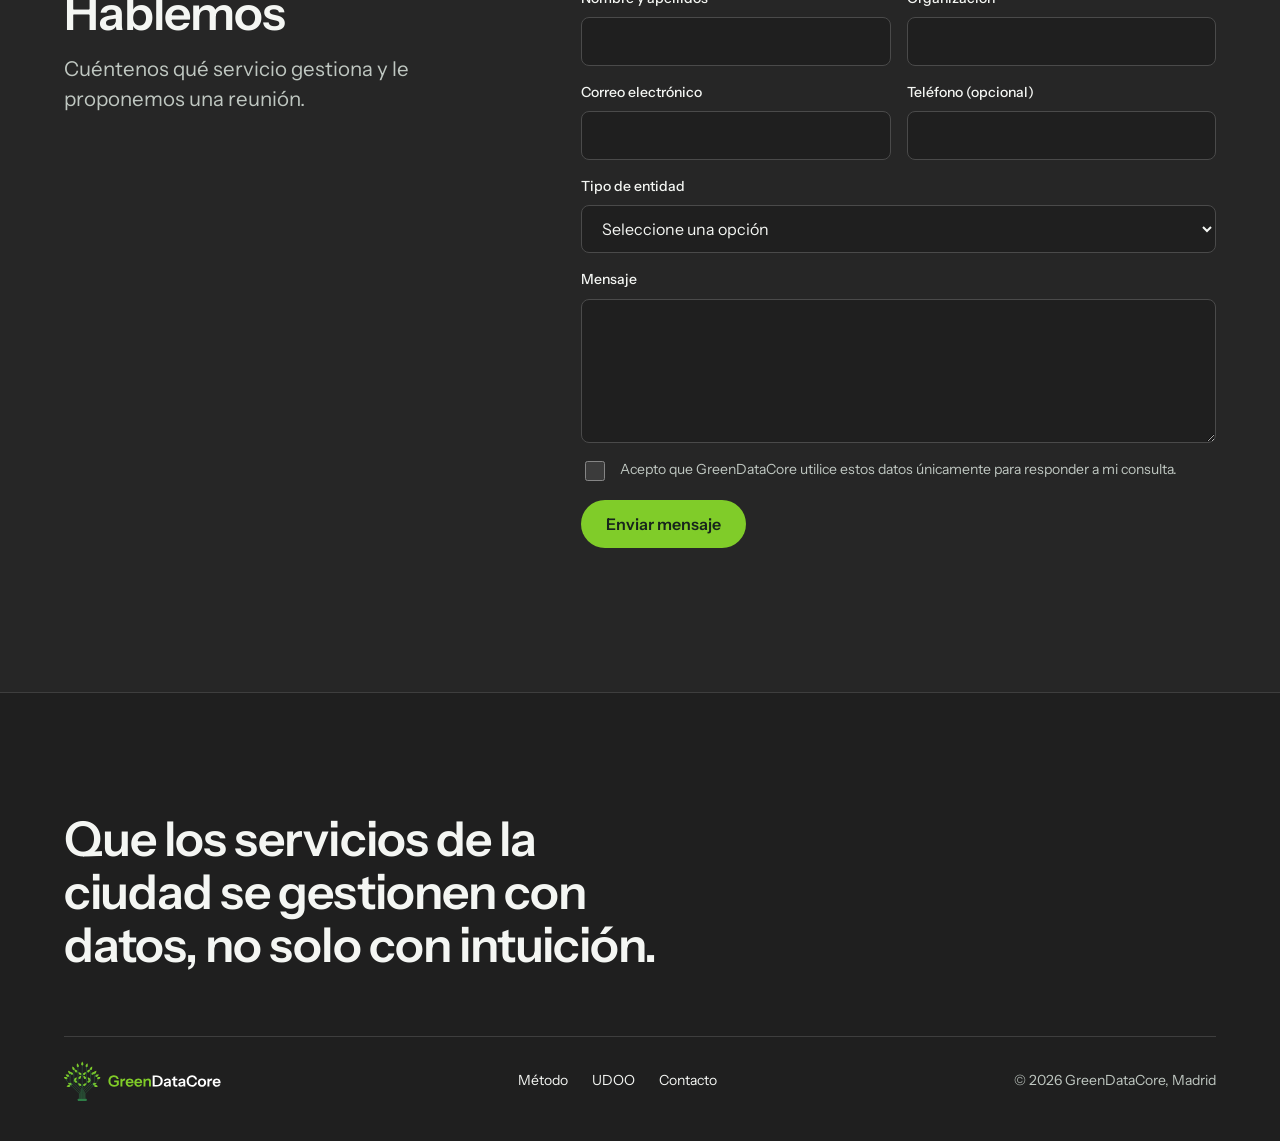
==== commit efcaaaa1: "SEO: títulos y descripciones, datos estructurados (empresa, sitio y UDOO), página propia /udoo/ y ma" ====
--- a/index.html
+++ b/index.html
@@ -3,16 +3,16 @@
 <head>
 <meta charset="utf-8">
 <meta name="viewport" content="width=device-width, initial-scale=1">
-<title>GreenDataCore</title>
-<meta name="description" content="GreenDataCore convierte la operación de los servicios urbanos en decisiones basadas en datos. Madrid.">
+<title>GreenDataCore · UDOO, software de gestión de limpieza urbana</title>
+<meta name="description" content="UDOO, de GreenDataCore: plataforma de gestión de limpieza urbana con avisos, flota GPS, personal, taller y mapas en tiempo real. Para empresas y ayuntamientos.">
 <link rel="canonical" href="https://greendatacore.com/">
 <link rel="icon" type="image/svg+xml" href="assets/logo/gdc-simbolo-reducido.svg">
 <meta name="theme-color" content="#1F1F1F">
 <meta property="og:type" content="website">
 <meta property="og:locale" content="es_ES">
 <meta property="og:site_name" content="GreenDataCore">
-<meta property="og:title" content="GreenDataCore · Inteligencia de datos para servicios urbanos">
-<meta property="og:description" content="Oficina Técnica de Datos para servicios urbanos. Madrid.">
+<meta property="og:title" content="GreenDataCore · UDOO, software de gestión de limpieza urbana">
+<meta property="og:description" content="Plataforma de gestión de limpieza urbana con avisos, flota GPS, personal, taller y mapas en tiempo real, acompañada de una Oficina Técnica de Datos.">
 <meta property="og:url" content="https://greendatacore.com/">
 <meta property="og:image" content="https://greendatacore.com/assets/og/greendatacore-1200x630.png">
 <meta property="og:image:width" content="1200">
@@ -21,8 +21,85 @@
 <meta name="twitter:card" content="summary_large_image">
 <link rel="preload" href="assets/fonts/InstrumentSans-600.woff2" as="font" type="font/woff2" crossorigin>
 <script>document.documentElement.classList.add("js")</script>
+<script type="application/ld+json">
+{
+ "@context": "https://schema.org",
+ "@graph": [
+  {
+   "@type": "Organization",
+   "@id": "https://greendatacore.com/#org",
+   "name": "GreenDataCore",
+   "url": "https://greendatacore.com/",
+   "logo": {
+    "@type": "ImageObject",
+    "url": "https://greendatacore.com/assets/og/greendatacore-1200x630.png",
+    "width": 1200,
+    "height": 630
+   },
+   "image": "https://greendatacore.com/assets/og/greendatacore-1200x630.png",
+   "description": "Inteligencia de datos y control operativo para servicios urbanos: limpieza viaria, recogida de residuos y mantenimiento de zonas verdes. Desarrolla UDOO.",
+   "address": {
+    "@type": "PostalAddress",
+    "addressLocality": "Madrid",
+    "addressCountry": "ES"
+   },
+   "areaServed": {
+    "@type": "Country",
+    "name": "España"
+   },
+   "knowsAbout": [
+    "Limpieza viaria",
+    "Recogida de residuos",
+    "Zonas verdes",
+    "Gestión de flotas con GPS",
+    "Sistemas de información geográfica",
+    "Contratos municipales de servicios urbanos"
+   ]
+  },
+  {
+   "@type": "WebSite",
+   "@id": "https://greendatacore.com/#website",
+   "url": "https://greendatacore.com/",
+   "name": "GreenDataCore",
+   "inLanguage": "es-ES",
+   "publisher": {
+    "@id": "https://greendatacore.com/#org"
+   }
+  },
+  {
+   "@type": "SoftwareApplication",
+   "@id": "https://greendatacore.com/udoo/#app",
+   "name": "UDOO",
+   "alternateName": "Urban Data Operations Office",
+   "applicationCategory": "BusinessApplication",
+   "applicationSubCategory": "Gestión de servicios urbanos",
+   "operatingSystem": "Web",
+   "url": "https://greendatacore.com/udoo/",
+   "inLanguage": "es-ES",
+   "description": "Plataforma de gestión de limpieza urbana que conecta contratos, equipos, flota, mapas en tiempo real, avisos y mantenimiento, con el acompañamiento de una Oficina Técnica de Datos. Para empresas prestatarias de limpieza viaria, recogida de residuos y zonas verdes, y para la supervisión municipal.",
+   "featureList": [
+    "Configuración de contratos, servicios, zonas, sectores, cantones, turnos, personal y medios",
+    "Cobertura del servicio con propuestas de apoyo entre cantones",
+    "Mapa en tiempo real con posiciones GPS de vehículos y carritos y alertas fuera de sector",
+    "Gestión de avisos e incidencias hasta su resolución, con notas y fotografías",
+    "Taller: órdenes de trabajo, ITV y disponibilidad de la flota",
+    "Materiales y stock de consumibles por cantón",
+    "Acceso de supervisión para el ayuntamiento",
+    "Integración de posiciones y avisos mediante API"
+   ],
+   "publisher": {
+    "@id": "https://greendatacore.com/#org"
+   },
+   "audience": {
+    "@type": "BusinessAudience",
+    "audienceType": "Empresas de servicios urbanos, empresas municipales y ayuntamientos"
+   }
+  }
+ ]
+}
+</script>
 <link rel="alternate" type="text/plain" href="/llms.txt" title="Resumen para modelos de lenguaje (llms.txt)">
-<link rel="stylesheet" href="style.css?v=8">
+<link rel="stylesheet" href="style.css?v=9">
 <link rel="stylesheet" href="assets/vendor/leaflet/leaflet.css">
 <link rel="stylesheet" href="assets/udoo/udoo-mapa.css?v=7">
 </head>
@@ -55,7 +132,7 @@
         <a class="link" href="#udoo">Conocer UDOO</a>
       </div>
     </div>
-    <div id="tree"><svg xmlns="http://www.w3.org/2000/svg" viewBox="0 0 383.2 285.4" class="logo" role="img" aria-label="GreenDataCore"><title>GreenDataCore</title><svg x="91.4" y="0.0" width="200.3" height="220.0" viewBox="86 48 428 470"><path transform="translate(114.7 250.9) rotate(-72)" d="M0 -34 C8.5 -22.5 13 -12 13 -2 A13 13 0 0 1 -13 -2 C-13 -12 -8.5 -22.5 0 -34 Z" fill="#80CC28"/><path transform="translate(148.8 340.5) rotate(-95)" d="M0 -34 C8.5 -22.5 13 -12 13 -2 A13 13 0 0 1 -13 -2 C-13 -12 -8.5 -22.5 0 -34 Z" fill="#80CC28"/><path transform="translate(155.7 187.4) rotate(-42)" d="M0 -34 C8.5 -22.5 13 -12 13 -2 A13 13 0 0 1 -13 -2 C-13 -12 -8.5 -22.5 0 -34 Z" fill="#80CC28"/><path transform="translate(134.2 222.8) rotate(-60)" d="M0 -34 C8.5 -22.5 13 -12 13 -2 A13 13 0 0 1 -13 -2 C-13 -12 -8.5 -22.5 0 -34 Z" fill="#80CC28"/><path transform="translate(164.0 318.5) rotate(-80)" d="M0 -34 C8.5 -22.5 13 -12 13 -2 A13 13 0 0 1 -13 -2 C-13 -12 -8.5 -22.5 0 -34 Z" fill="#80CC28"/><path transform="translate(200.2 143.0) rotate(-30)" d="M0 -34 C8.5 -22.5 13 -12 13 -2 A13 13 0 0 1 -13 -2 C-13 -12 -8.5 -22.5 0 -34 Z" fill="#80CC28"/><path transform="translate(180.3 197.5) rotate(-52)" d="M0 -34 C8.5 -22.5 13 -12 13 -2 A13 13 0 0 1 -13 -2 C-13 -12 -8.5 -22.5 0 -34 Z" fill="#80CC28"/><path transform="translate(215.5 265.3) rotate(35)" d="M0 -34 C8.5 -22.5 13 -12 13 -2 A13 13 0 0 1 -13 -2 C-13 -12 -8.5 -22.5 0 -34 Z" fill="#80CC28"/><path transform="translate(249.1 108.6) rotate(-15)" d="M0 -34 C8.5 -22.5 13 -12 13 -2 A13 13 0 0 1 -13 -2 C-13 -12 -8.5 -22.5 0 -34 Z" fill="#80CC28"/><path transform="translate(231.0 170.7) rotate(-48)" d="M0 -34 C8.5 -22.5 13 -12 13 -2 A13 13 0 0 1 -13 -2 C-13 -12 -8.5 -22.5 0 -34 Z" fill="#80CC28"/><path transform="translate(266.4 248.3) rotate(40)" d="M0 -34 C8.5 -22.5 13 -12 13 -2 A13 13 0 0 1 -13 -2 C-13 -12 -8.5 -22.5 0 -34 Z" fill="#80CC28"/><path transform="translate(227.5 291.1) rotate(-55)" d="M0 -34 C8.5 -22.5 13 -12 13 -2 A13 13 0 0 1 -13 -2 C-13 -12 -8.5 -22.5 0 -34 Z" fill="#80CC28"/><path transform="translate(300.0 88.5) rotate(0)" d="M0 -34 C8.5 -22.5 13 -12 13 -2 A13 13 0 0 1 -13 -2 C-13 -12 -8.5 -22.5 0 -34 Z" fill="#80CC28"/><path transform="translate(279.6 202.0) rotate(-48)" d="M0 -34 C8.5 -22.5 13 -12 13 -2 A13 13 0 0 1 -13 -2 C-13 -12 -8.5 -22.5 0 -34 Z" fill="#80CC28"/><path transform="translate(320.4 202.0) rotate(48)" d="M0 -34 C8.5 -22.5 13 -12 13 -2 A13 13 0 0 1 -13 -2 C-13 -12 -8.5 -22.5 0 -34 Z" fill="#80CC28"/><path transform="translate(277.5 329.7) rotate(-55)" d="M0 -34 C8.5 -22.5 13 -12 13 -2 A13 13 0 0 1 -13 -2 C-13 -12 -8.5 -22.5 0 -34 Z" fill="#80CC28"/><path transform="translate(322.5 329.7) rotate(55)" d="M0 -34 C8.5 -22.5 13 -12 13 -2 A13 13 0 0 1 -13 -2 C-13 -12 -8.5 -22.5 0 -34 Z" fill="#80CC28"/><path transform="translate(350.9 108.6) rotate(15)" d="M0 -34 C8.5 -22.5 13 -12 13 -2 A13 13 0 0 1 -13 -2 C-13 -12 -8.5 -22.5 0 -34 Z" fill="#80CC28"/><path transform="translate(369.0 170.7) rotate(48)" d="M0 -34 C8.5 -22.5 13 -12 13 -2 A13 13 0 0 1 -13 -2 C-13 -12 -8.5 -22.5 0 -34 Z" fill="#80CC28"/><path transform="translate(333.6 248.3) rotate(-40)" d="M0 -34 C8.5 -22.5 13 -12 13 -2 A13 13 0 0 1 -13 -2 C-13 -12 -8.5 -22.5 0 -34 Z" fill="#80CC28"/><path transform="translate(372.5 291.1) rotate(55)" d="M0 -34 C8.5 -22.5 13 -12 13 -2 A13 13 0 0 1 -13 -2 C-13 -12 -8.5 -22.5 0 -34 Z" fill="#80CC28"/><path transform="translate(399.8 143.0) rotate(30)" d="M0 -34 C8.5 -22.5 13 -12 13 -2 A13 13 0 0 1 -13 -2 C-13 -12 -8.5 -22.5 0 -34 Z" fill="#80CC28"/><path transform="translate(419.7 197.5) rotate(52)" d="M0 -34 C8.5 -22.5 13 -12 13 -2 A13 13 0 0 1 -13 -2 C-13 -12 -8.5 -22.5 0 -34 Z" fill="#80CC28"/><path transform="translate(384.5 265.3) rotate(-35)" d="M0 -34 C8.5 -22.5 13 -12 13 -2 A13 13 0 0 1 -13 -2 C-13 -12 -8.5 -22.5 0 -34 Z" fill="#80CC28"/><path transform="translate(444.3 187.4) rotate(42)" d="M0 -34 C8.5 -22.5 13 -12 13 -2 A13 13 0 0 1 -13 -2 C-13 -12 -8.5 -22.5 0 -34 Z" fill="#80CC28"/><path transform="translate(465.8 222.8) rotate(60)" d="M0 -34 C8.5 -22.5 13 -12 13 -2 A13 13 0 0 1 -13 -2 C-13 -12 -8.5 -22.5 0 -34 Z" fill="#80CC28"/><path transform="translate(436.0 318.5) rotate(80)" d="M0 -34 C8.5 -22.5 13 -12 13 -2 A13 13 0 0 1 -13 -2 C-13 -12 -8.5 -22.5 0 -34 Z" fill="#80CC28"/><path transform="translate(485.3 250.9) rotate(72)" d="M0 -34 C8.5 -22.5 13 -12 13 -2 A13 13 0 0 1 -13 -2 C-13 -12 -8.5 -22.5 0 -34 Z" fill="#80CC28"/><path transform="translate(451.2 340.5) rotate(95)" d="M0 -34 C8.5 -22.5 13 -12 13 -2 A13 13 0 0 1 -13 -2 C-13 -12 -8.5 -22.5 0 -34 Z" fill="#80CC28"/><path d="M266.0 492.0 L266.0 430.0 L118.0 282.0 L118.0 252.0" stroke="#3DA35D" stroke-width="3.2" fill="none" stroke-linejoin="round"/><path d="M174.2 338.2 L152.3 340.2" stroke="#3DA35D" stroke-width="3.2" stroke-linecap="round"/><path d="M274.5 492.0 L274.5 410.0 L158.0 293.5 L158.0 190.0" stroke="#3DA35D" stroke-width="3.2" fill="none" stroke-linejoin="round"/><path d="M158.0 236.6 L137.2 224.6" stroke="#3DA35D" stroke-width="3.2" stroke-linecap="round"/><path d="M187.1 322.6 L167.4 319.2" stroke="#3DA35D" stroke-width="3.2" stroke-linecap="round"/><path d="M283.0 492.0 L283.0 390.0 L202.0 309.0 L202.0 146.0" stroke="#3DA35D" stroke-width="3.2" fill="none" stroke-linejoin="round"/><path d="M202.0 214.5 L183.1 199.7" stroke="#3DA35D" stroke-width="3.2" stroke-linecap="round"/><path d="M202.0 284.5 L213.5 268.2" stroke="#3DA35D" stroke-width="3.2" stroke-linecap="round"/><path d="M291.5 492.0 L291.5 370.0 L250.0 328.5 L250.0 112.0" stroke="#3DA35D" stroke-width="3.2" fill="none" stroke-linejoin="round"/><path d="M250.0 187.8 L233.7 173.1" stroke="#3DA35D" stroke-width="3.2" stroke-linecap="round"/><path d="M250.0 267.9 L264.1 251.0" stroke="#3DA35D" stroke-width="3.2" stroke-linecap="round"/><path d="M250.0 306.9 L230.3 293.1" stroke="#3DA35D" stroke-width="3.2" stroke-linecap="round"/><path d="M300.0 492.0 L300.0 430.0 L300.0 92.0" stroke="#3DA35D" stroke-width="3.2" fill="none" stroke-linejoin="round"/><path d="M300.0 220.4 L282.2 204.4" stroke="#3DA35D" stroke-width="3.2" stroke-linecap="round"/><path d="M300.0 220.4 L317.8 204.4" stroke="#3DA35D" stroke-width="3.2" stroke-linecap="round"/><path d="M300.0 345.5 L280.3 331.7" stroke="#3DA35D" stroke-width="3.2" stroke-linecap="round"/><path d="M300.0 345.5 L319.7 331.7" stroke="#3DA35D" stroke-width="3.2" stroke-linecap="round"/><path d="M308.5 492.0 L308.5 370.0 L350.0 328.5 L350.0 112.0" stroke="#3DA35D" stroke-width="3.2" fill="none" stroke-linejoin="round"/><path d="M350.0 187.8 L366.3 173.1" stroke="#3DA35D" stroke-width="3.2" stroke-linecap="round"/><path d="M350.0 267.9 L335.9 251.0" stroke="#3DA35D" stroke-width="3.2" stroke-linecap="round"/><path d="M350.0 306.9 L369.7 293.1" stroke="#3DA35D" stroke-width="3.2" stroke-linecap="round"/><path d="M317.0 492.0 L317.0 390.0 L398.0 309.0 L398.0 146.0" stroke="#3DA35D" stroke-width="3.2" fill="none" stroke-linejoin="round"/><path d="M398.0 214.5 L416.9 199.7" stroke="#3DA35D" stroke-width="3.2" stroke-linecap="round"/><path d="M398.0 284.5 L386.5 268.2" stroke="#3DA35D" stroke-width="3.2" stroke-linecap="round"/><path d="M325.5 492.0 L325.5 410.0 L442.0 293.5 L442.0 190.0" stroke="#3DA35D" stroke-width="3.2" fill="none" stroke-linejoin="round"/><path d="M442.0 236.6 L462.8 224.6" stroke="#3DA35D" stroke-width="3.2" stroke-linecap="round"/><path d="M412.9 322.6 L432.6 319.2" stroke="#3DA35D" stroke-width="3.2" stroke-linecap="round"/><path d="M334.0 492.0 L334.0 430.0 L482.0 282.0 L482.0 252.0" stroke="#3DA35D" stroke-width="3.2" fill="none" stroke-linejoin="round"/><path d="M425.8 338.2 L447.7 340.2" stroke="#3DA35D" stroke-width="3.2" stroke-linecap="round"/><circle cx="118.0" cy="252.0" r="4.6" fill="#80CC28" stroke="#3DA35D" stroke-width="2.6"/><circle cx="152.3" cy="340.2" r="4.6" fill="#80CC28" stroke="#3DA35D" stroke-width="2.6"/><circle cx="158.0" cy="190.0" r="4.6" fill="#80CC28" stroke="#3DA35D" stroke-width="2.6"/><circle cx="137.2" cy="224.6" r="4.6" fill="#80CC28" stroke="#3DA35D" stroke-width="2.6"/><circle cx="167.4" cy="319.2" r="4.6" fill="#80CC28" stroke="#3DA35D" stroke-width="2.6"/><circle cx="202.0" cy="146.0" r="4.6" fill="#80CC28" stroke="#3DA35D" stroke-width="2.6"/><circle cx="183.1" cy="199.7" r="4.6" fill="#80CC28" stroke="#3DA35D" stroke-width="2.6"/><circle cx="213.5" cy="268.2" r="4.6" fill="#80CC28" stroke="#3DA35D" stroke-width="2.6"/><circle cx="250.0" cy="112.0" r="4.6" fill="#80CC28" stroke="#3DA35D" stroke-width="2.6"/><circle cx="233.7" cy="173.1" r="4.6" fill="#80CC28" stroke="#3DA35D" stroke-width="2.6"/><circle cx="264.1" cy="251.0" r="4.6" fill="#80CC28" stroke="#3DA35D" stroke-width="2.6"/><circle cx="230.3" cy="293.1" r="4.6" fill="#80CC28" stroke="#3DA35D" stroke-width="2.6"/><circle cx="300.0" cy="92.0" r="4.6" fill="#80CC28" stroke="#3DA35D" stroke-width="2.6"/><circle cx="282.2" cy="204.4" r="4.6" fill="#80CC28" stroke="#3DA35D" stroke-width="2.6"/><circle cx="317.8" cy="204.4" r="4.6" fill="#80CC28" stroke="#3DA35D" stroke-width="2.6"/><circle cx="280.3" cy="331.7" r="4.6" fill="#80CC28" stroke="#3DA35D" stroke-width="2.6"/><circle cx="319.7" cy="331.7" r="4.6" fill="#80CC28" stroke="#3DA35D" stroke-width="2.6"/><circle cx="350.0" cy="112.0" r="4.6" fill="#80CC28" stroke="#3DA35D" stroke-width="2.6"/><circle cx="366.3" cy="173.1" r="4.6" fill="#80CC28" stroke="#3DA35D" stroke-width="2.6"/><circle cx="335.9" cy="251.0" r="4.6" fill="#80CC28" stroke="#3DA35D" stroke-width="2.6"/><circle cx="369.7" cy="293.1" r="4.6" fill="#80CC28" stroke="#3DA35D" stroke-width="2.6"/><circle cx="398.0" cy="146.0" r="4.6" fill="#80CC28" stroke="#3DA35D" stroke-width="2.6"/><circle cx="416.9" cy="199.7" r="4.6" fill="#80CC28" stroke="#3DA35D" stroke-width="2.6"/><circle cx="386.5" cy="268.2" r="4.6" fill="#80CC28" stroke="#3DA35D" stroke-width="2.6"/><circle cx="442.0" cy="190.0" r="4.6" fill="#80CC28" stroke="#3DA35D" stroke-width="2.6"/><circle cx="462.8" cy="224.6" r="4.6" fill="#80CC28" stroke="#3DA35D" stroke-width="2.6"/><circle cx="432.6" cy="319.2" r="4.6" fill="#80CC28" stroke="#3DA35D" stroke-width="2.6"/><circle cx="482.0" cy="252.0" r="4.6" fill="#80CC28" stroke="#3DA35D" stroke-width="2.6"/><circle cx="447.7" cy="340.2" r="4.6" fill="#80CC28" stroke="#3DA35D" stroke-width="2.6"/><rect x="248" y="492" width="104" height="26" rx="7" fill="#2E7D46"/></svg><path fill="#80CC28" transform="translate(0.0 283.4)" d="M21.163999999999998 0.52Q15.235999999999999 0.52 10.92 -1.8459999999999999Q6.604 -4.212 4.264 -8.501999999999999Q1.924 -12.792 1.924 -18.564Q1.924 -24.336 4.264 -28.677999999999997Q6.604 -33.019999999999996 10.764 -35.489999999999995Q14.924 -37.96 20.436 -37.96Q24.907999999999998 -37.96 28.47 -36.322Q32.032 -34.684 34.242 -31.849999999999998Q36.452 -29.016 36.92 -25.272H30.16Q29.639999999999997 -28.599999999999998 27.04 -30.524Q24.439999999999998 -32.448 20.54 -32.448Q17.003999999999998 -32.448 14.351999999999999 -30.784Q11.7 -29.119999999999997 10.244 -26.052Q8.788 -22.983999999999998 8.788 -18.72Q8.788 -14.351999999999999 10.27 -11.258Q11.751999999999999 -8.164 14.585999999999999 -6.552Q17.419999999999998 -4.9399999999999995 21.528 -4.9399999999999995Q24.7 -4.9399999999999995 26.988 -5.7459999999999996Q29.276 -6.552 30.68 -8.164L37.18 -5.616Q34.216 -2.6 30.316000000000003 -1.04Q26.416 0.52 21.163999999999998 0.52ZM30.419999999999998 -5.616V-16.535999999999998L32.032 -14.924H21.476V-20.227999999999998H37.18V-5.616ZM42.692 0.0V-26.52H49.087999999999994V-20.124H49.244V0.0ZM49.244 -13.831999999999999 48.568 -20.124Q49.504 -23.503999999999998 51.739999999999995 -25.272Q53.976 -27.04 57.096 -27.04Q58.188 -27.04 58.656 -26.831999999999997V-20.644Q58.396 -20.747999999999998 57.928 -20.774Q57.459999999999994 -20.8 56.784 -20.8Q52.988 -20.8 51.116 -19.136Q49.244 -17.471999999999998 49.244 -13.831999999999999ZM74.36 0.52Q70.148 0.52 67.002 -1.248Q63.855999999999995 -3.016 62.114 -6.136Q60.372 -9.256 60.372 -13.312Q60.372 -17.368 62.114 -20.461999999999996Q63.855999999999995 -23.555999999999997 66.976 -25.298Q70.096 -27.04 74.256 -27.04Q78.208 -27.04 81.12 -25.402Q84.032 -23.764 85.644 -20.799999999999997Q87.256 -17.836 87.256 -13.883999999999999Q87.256 -13.155999999999999 87.204 -12.532Q87.15199999999999 -11.908 87.048 -11.283999999999999H64.428V-15.86H82.00399999999999L80.65199999999999 -14.612Q80.65199999999999 -18.355999999999998 78.93599999999999 -20.227999999999998Q77.22 -22.099999999999998 74.152 -22.099999999999998Q70.824 -22.099999999999998 68.874 -19.811999999999998Q66.92399999999999 -17.524 66.92399999999999 -13.208Q66.92399999999999 -8.943999999999999 68.874 -6.6819999999999995Q70.824 -4.42 74.41199999999999 -4.42Q76.49199999999999 -4.42 78.05199999999999 -5.199999999999999Q79.612 -5.9799999999999995 80.34 -7.592H86.52799999999999Q85.228 -3.848 82.13399999999999 -1.664Q79.03999999999999 0.52 74.36 0.52ZM103.532 0.52Q99.32 0.52 96.174 -1.248Q93.028 -3.016 91.286 -6.136Q89.544 -9.256 89.544 -13.312Q89.544 -17.368 91.286 -20.461999999999996Q93.028 -23.555999999999997 96.148 -25.298Q99.268 -27.04 103.428 -27.04Q107.38 -27.04 110.292 -25.402Q113.20400000000001 -23.764 114.816 -20.799999999999997Q116.428 -17.836 116.428 -13.883999999999999Q116.428 -13.155999999999999 116.376 -12.532Q116.324 -11.908 116.22 -11.283999999999999H93.6V-15.86H111.176L109.824 -14.612Q109.824 -18.355999999999998 108.108 -20.227999999999998Q106.392 -22.099999999999998 103.324 -22.099999999999998Q99.996 -22.099999999999998 98.04599999999999 -19.811999999999998Q96.096 -17.524 96.096 -13.208Q96.096 -8.943999999999999 98.04599999999999 -6.6819999999999995Q99.996 -4.42 103.584 -4.42Q105.664 -4.42 107.22399999999999 -5.199999999999999Q108.78399999999999 -5.9799999999999995 109.512 -7.592H115.7Q114.4 -3.848 111.30600000000001 -1.664Q108.212 0.52 103.532 0.52ZM120.79599999999999 0.0V-26.52H127.192V-20.279999999999998H127.348V0.0ZM139.412 0.0V-16.744Q139.412 -19.188 138.164 -20.436Q136.916 -21.683999999999997 134.524 -21.683999999999997Q132.444 -21.683999999999997 130.80599999999998 -20.747999999999998Q129.168 -19.811999999999998 128.258 -18.147999999999996Q127.348 -16.483999999999998 127.348 -14.299999999999999L126.672 -20.644Q128.024 -23.555999999999997 130.624 -25.298Q133.224 -27.04 136.864 -27.04Q141.18 -27.04 143.598 -24.595999999999997Q146.016 -22.151999999999997 146.016 -18.096V0.0Z"/><path fill="#FFFFFF" transform="translate(0.0 283.4)" d="M155.94799999999998 0.0V-5.4079999999999995H165.61999999999998Q169.884 -5.4079999999999995 172.89999999999998 -7.124Q175.916 -8.84 177.502 -11.908Q179.088 -14.975999999999999 179.088 -18.928Q179.088 -22.828 177.502 -25.792Q175.916 -28.756 172.926 -30.394Q169.93599999999998 -32.032 165.61999999999998 -32.032H156.052V-37.44H165.61999999999998Q171.75599999999997 -37.44 176.332 -35.152Q180.908 -32.864 183.43 -28.677999999999997Q185.952 -24.491999999999997 185.952 -18.823999999999998Q185.952 -13.155999999999999 183.404 -8.918Q180.856 -4.68 176.30599999999998 -2.34Q171.75599999999997 0.0 165.672 0.0ZM151.83999999999997 0.0V-37.44H158.6V0.0ZM207.376 0.0Q207.11599999999999 -1.04 206.986 -2.2880000000000003Q206.856 -3.536 206.856 -5.303999999999999H206.648V-17.887999999999998Q206.648 -19.968 205.478 -21.034Q204.308 -22.099999999999998 201.916 -22.099999999999998Q199.576 -22.099999999999998 198.19799999999998 -21.241999999999997Q196.82 -20.384 196.50799999999998 -18.772H190.216Q190.632 -22.464 193.752 -24.752Q196.87199999999999 -27.04 202.124 -27.04Q207.584 -27.04 210.392 -24.57Q213.2 -22.099999999999998 213.2 -17.316V-5.303999999999999Q213.2 -4.056 213.382 -2.7560000000000002Q213.564 -1.456 213.928 0.0ZM198.172 0.52Q194.168 0.52 191.80200000000002 -1.482Q189.436 -3.484 189.436 -6.864Q189.436 -10.504 192.088 -12.636Q194.73999999999998 -14.767999999999999 199.576 -15.495999999999999L207.844 -16.744V-12.584L200.668 -11.491999999999999Q198.328 -11.128 197.15800000000002 -10.192Q195.988 -9.256 195.988 -7.592Q195.988 -6.084 197.07999999999998 -5.278Q198.172 -4.4719999999999995 200.096 -4.4719999999999995Q202.904 -4.4719999999999995 204.776 -5.8759999999999994Q206.648 -7.279999999999999 206.648 -9.308L207.376 -5.303999999999999Q206.33599999999998 -2.444 203.96999999999997 -0.962Q201.60399999999998 0.52 198.172 0.52ZM231.244 0.52Q226.356 0.52 224.042 -1.7939999999999998Q221.728 -4.108 221.728 -8.735999999999999V-32.552L228.332 -34.995999999999995V-8.58Q228.332 -6.656 229.372 -5.72Q230.412 -4.784 232.648 -4.784Q233.532 -4.784 234.234 -4.914Q234.936 -5.044 235.56 -5.252V-0.156Q234.936 0.156 233.792 0.338Q232.648 0.52 231.244 0.52ZM216.632 -21.372V-26.52H235.56V-21.372ZM256.464 0.0Q256.204 -1.04 256.074 -2.2880000000000003Q255.94400000000002 -3.536 255.94400000000002 -5.303999999999999H255.73600000000002V-17.887999999999998Q255.73600000000002 -19.968 254.56600000000003 -21.034Q253.39600000000002 -22.099999999999998 251.00400000000002 -22.099999999999998Q248.66400000000002 -22.099999999999998 247.286 -21.241999999999997Q245.90800000000002 -20.384 245.596 -18.772H239.30400000000003Q239.72000000000003 -22.464 242.84000000000003 -24.752Q245.96 -27.04 251.21200000000002 -27.04Q256.672 -27.04 259.48 -24.57Q262.288 -22.099999999999998 262.288 -17.316V-5.303999999999999Q262.288 -4.056 262.47 -2.7560000000000002Q262.65200000000004 -1.456 263.016 0.0ZM247.26000000000002 0.52Q243.25600000000003 0.52 240.89000000000004 -1.482Q238.52400000000003 -3.484 238.52400000000003 -6.864Q238.52400000000003 -10.504 241.17600000000002 -12.636Q243.828 -14.767999999999999 248.66400000000002 -15.495999999999999L256.932 -16.744V-12.584L249.75600000000003 -11.491999999999999Q247.41600000000003 -11.128 246.24600000000004 -10.192Q245.07600000000002 -9.256 245.07600000000002 -7.592Q245.07600000000002 -6.084 246.168 -5.278Q247.26000000000002 -4.4719999999999995 249.18400000000003 -4.4719999999999995Q251.99200000000002 -4.4719999999999995 253.86400000000003 -5.8759999999999994Q255.73600000000002 -7.279999999999999 255.73600000000002 -9.308L256.464 -5.303999999999999Q255.424 -2.444 253.058 -0.962Q250.692 0.52 247.26000000000002 0.52ZM285.272 0.52Q281.268 0.52 277.914 -0.9099999999999999Q274.56 -2.34 272.06399999999996 -4.9399999999999995Q269.568 -7.54 268.216 -11.076Q266.864 -14.612 266.864 -18.823999999999998Q266.864 -23.035999999999998 268.216 -26.519999999999996Q269.568 -30.003999999999998 272.038 -32.578Q274.508 -35.152 277.86199999999997 -36.556Q281.216 -37.96 285.272 -37.96Q289.74399999999997 -37.96 293.332 -36.192Q296.92 -34.424 299.23400000000004 -31.226Q301.548 -28.028 302.068 -23.712H295.412Q294.788 -27.924 292.03200000000004 -30.186Q289.276 -32.448 285.324 -32.448Q281.84 -32.448 279.24 -30.784Q276.64 -29.119999999999997 275.18399999999997 -26.077999999999996Q273.728 -23.035999999999998 273.728 -18.875999999999998Q273.728 -14.612 275.18399999999997 -11.518Q276.64 -8.424 279.29200000000003 -6.708Q281.944 -4.992 285.376 -4.992Q289.224 -4.992 291.98 -7.254Q294.736 -9.516 295.464 -13.676H302.172Q301.548 -9.411999999999999 299.23400000000004 -6.188Q296.92 -2.964 293.332 -1.222Q289.74399999999997 0.52 285.272 0.52ZM318.812 0.52Q314.6 0.52 311.40200000000004 -1.248Q308.204 -3.016 306.43600000000004 -6.162Q304.668 -9.308 304.668 -13.363999999999999Q304.668 -17.419999999999998 306.43600000000004 -20.488Q308.204 -23.555999999999997 311.40200000000004 -25.298Q314.6 -27.04 318.812 -27.04Q323.076 -27.04 326.24800000000005 -25.298Q329.42 -23.555999999999997 331.188 -20.488Q332.956 -17.419999999999998 332.956 -13.363999999999999Q332.956 -9.308 331.16200000000003 -6.162Q329.368 -3.016 326.196 -1.248Q323.024 0.52 318.812 0.52ZM318.812 -4.732Q320.892 -4.732 322.55600000000004 -5.798Q324.22 -6.864 325.156 -8.814Q326.092 -10.764 326.092 -13.415999999999999Q326.092 -17.316 324.038 -19.552Q321.98400000000004 -21.788 318.812 -21.788Q315.64 -21.788 313.56 -19.552Q311.48 -17.316 311.48 -13.415999999999999Q311.48 -10.764 312.442 -8.814Q313.404 -6.864 315.04200000000003 -5.798Q316.68 -4.732 318.812 -4.732ZM337.272 0.0V-26.52H343.668V-20.124H343.824V0.0ZM343.824 -13.831999999999999 343.148 -20.124Q344.084 -23.503999999999998 346.32 -25.272Q348.556 -27.04 351.676 -27.04Q352.76800000000003 -27.04 353.236 -26.831999999999997V-20.644Q352.976 -20.747999999999998 352.50800000000004 -20.774Q352.04 -20.8 351.36400000000003 -20.8Q347.568 -20.8 345.696 -19.136Q343.824 -17.471999999999998 343.824 -13.831999999999999ZM368.94 0.52Q364.728 0.52 361.582 -1.248Q358.436 -3.016 356.69399999999996 -6.136Q354.952 -9.256 354.952 -13.312Q354.952 -17.368 356.69399999999996 -20.461999999999996Q358.436 -23.555999999999997 361.556 -25.298Q364.676 -27.04 368.836 -27.04Q372.788 -27.04 375.70000000000005 -25.402Q378.612 -23.764 380.22400000000005 -20.799999999999997Q381.836 -17.836 381.836 -13.883999999999999Q381.836 -13.155999999999999 381.784 -12.532Q381.73199999999997 -11.908 381.628 -11.283999999999999H359.008V-15.86H376.584L375.23199999999997 -14.612Q375.23199999999997 -18.355999999999998 373.51599999999996 -20.227999999999998Q371.8 -22.099999999999998 368.732 -22.099999999999998Q365.404 -22.099999999999998 363.454 -19.811999999999998Q361.504 -17.524 361.504 -13.208Q361.504 -8.943999999999999 363.454 -6.6819999999999995Q365.404 -4.42 368.992 -4.42Q371.072 -4.42 372.632 -5.199999999999999Q374.192 -5.9799999999999995 374.92 -7.592H381.108Q379.808 -3.848 376.714 -1.664Q373.62 0.52 368.94 0.52Z"/></svg>
+    <div id="tree"><svg xmlns="http://www.w3.org/2000/svg" viewBox="0 0 383.2 285.4" class="logo" role="img" aria-label="GreenDataCore"><title>GreenDataCore · UDOO, software de gestión de limpieza urbana</title><svg x="91.4" y="0.0" width="200.3" height="220.0" viewBox="86 48 428 470"><path transform="translate(114.7 250.9) rotate(-72)" d="M0 -34 C8.5 -22.5 13 -12 13 -2 A13 13 0 0 1 -13 -2 C-13 -12 -8.5 -22.5 0 -34 Z" fill="#80CC28"/><path transform="translate(148.8 340.5) rotate(-95)" d="M0 -34 C8.5 -22.5 13 -12 13 -2 A13 13 0 0 1 -13 -2 C-13 -12 -8.5 -22.5 0 -34 Z" fill="#80CC28"/><path transform="translate(155.7 187.4) rotate(-42)" d="M0 -34 C8.5 -22.5 13 -12 13 -2 A13 13 0 0 1 -13 -2 C-13 -12 -8.5 -22.5 0 -34 Z" fill="#80CC28"/><path transform="translate(134.2 222.8) rotate(-60)" d="M0 -34 C8.5 -22.5 13 -12 13 -2 A13 13 0 0 1 -13 -2 C-13 -12 -8.5 -22.5 0 -34 Z" fill="#80CC28"/><path transform="translate(164.0 318.5) rotate(-80)" d="M0 -34 C8.5 -22.5 13 -12 13 -2 A13 13 0 0 1 -13 -2 C-13 -12 -8.5 -22.5 0 -34 Z" fill="#80CC28"/><path transform="translate(200.2 143.0) rotate(-30)" d="M0 -34 C8.5 -22.5 13 -12 13 -2 A13 13 0 0 1 -13 -2 C-13 -12 -8.5 -22.5 0 -34 Z" fill="#80CC28"/><path transform="translate(180.3 197.5) rotate(-52)" d="M0 -34 C8.5 -22.5 13 -12 13 -2 A13 13 0 0 1 -13 -2 C-13 -12 -8.5 -22.5 0 -34 Z" fill="#80CC28"/><path transform="translate(215.5 265.3) rotate(35)" d="M0 -34 C8.5 -22.5 13 -12 13 -2 A13 13 0 0 1 -13 -2 C-13 -12 -8.5 -22.5 0 -34 Z" fill="#80CC28"/><path transform="translate(249.1 108.6) rotate(-15)" d="M0 -34 C8.5 -22.5 13 -12 13 -2 A13 13 0 0 1 -13 -2 C-13 -12 -8.5 -22.5 0 -34 Z" fill="#80CC28"/><path transform="translate(231.0 170.7) rotate(-48)" d="M0 -34 C8.5 -22.5 13 -12 13 -2 A13 13 0 0 1 -13 -2 C-13 -12 -8.5 -22.5 0 -34 Z" fill="#80CC28"/><path transform="translate(266.4 248.3) rotate(40)" d="M0 -34 C8.5 -22.5 13 -12 13 -2 A13 13 0 0 1 -13 -2 C-13 -12 -8.5 -22.5 0 -34 Z" fill="#80CC28"/><path transform="translate(227.5 291.1) rotate(-55)" d="M0 -34 C8.5 -22.5 13 -12 13 -2 A13 13 0 0 1 -13 -2 C-13 -12 -8.5 -22.5 0 -34 Z" fill="#80CC28"/><path transform="translate(300.0 88.5) rotate(0)" d="M0 -34 C8.5 -22.5 13 -12 13 -2 A13 13 0 0 1 -13 -2 C-13 -12 -8.5 -22.5 0 -34 Z" fill="#80CC28"/><path transform="translate(279.6 202.0) rotate(-48)" d="M0 -34 C8.5 -22.5 13 -12 13 -2 A13 13 0 0 1 -13 -2 C-13 -12 -8.5 -22.5 0 -34 Z" fill="#80CC28"/><path transform="translate(320.4 202.0) rotate(48)" d="M0 -34 C8.5 -22.5 13 -12 13 -2 A13 13 0 0 1 -13 -2 C-13 -12 -8.5 -22.5 0 -34 Z" fill="#80CC28"/><path transform="translate(277.5 329.7) rotate(-55)" d="M0 -34 C8.5 -22.5 13 -12 13 -2 A13 13 0 0 1 -13 -2 C-13 -12 -8.5 -22.5 0 -34 Z" fill="#80CC28"/><path transform="translate(322.5 329.7) rotate(55)" d="M0 -34 C8.5 -22.5 13 -12 13 -2 A13 13 0 0 1 -13 -2 C-13 -12 -8.5 -22.5 0 -34 Z" fill="#80CC28"/><path transform="translate(350.9 108.6) rotate(15)" d="M0 -34 C8.5 -22.5 13 -12 13 -2 A13 13 0 0 1 -13 -2 C-13 -12 -8.5 -22.5 0 -34 Z" fill="#80CC28"/><path transform="translate(369.0 170.7) rotate(48)" d="M0 -34 C8.5 -22.5 13 -12 13 -2 A13 13 0 0 1 -13 -2 C-13 -12 -8.5 -22.5 0 -34 Z" fill="#80CC28"/><path transform="translate(333.6 248.3) rotate(-40)" d="M0 -34 C8.5 -22.5 13 -12 13 -2 A13 13 0 0 1 -13 -2 C-13 -12 -8.5 -22.5 0 -34 Z" fill="#80CC28"/><path transform="translate(372.5 291.1) rotate(55)" d="M0 -34 C8.5 -22.5 13 -12 13 -2 A13 13 0 0 1 -13 -2 C-13 -12 -8.5 -22.5 0 -34 Z" fill="#80CC28"/><path transform="translate(399.8 143.0) rotate(30)" d="M0 -34 C8.5 -22.5 13 -12 13 -2 A13 13 0 0 1 -13 -2 C-13 -12 -8.5 -22.5 0 -34 Z" fill="#80CC28"/><path transform="translate(419.7 197.5) rotate(52)" d="M0 -34 C8.5 -22.5 13 -12 13 -2 A13 13 0 0 1 -13 -2 C-13 -12 -8.5 -22.5 0 -34 Z" fill="#80CC28"/><path transform="translate(384.5 265.3) rotate(-35)" d="M0 -34 C8.5 -22.5 13 -12 13 -2 A13 13 0 0 1 -13 -2 C-13 -12 -8.5 -22.5 0 -34 Z" fill="#80CC28"/><path transform="translate(444.3 187.4) rotate(42)" d="M0 -34 C8.5 -22.5 13 -12 13 -2 A13 13 0 0 1 -13 -2 C-13 -12 -8.5 -22.5 0 -34 Z" fill="#80CC28"/><path transform="translate(465.8 222.8) rotate(60)" d="M0 -34 C8.5 -22.5 13 -12 13 -2 A13 13 0 0 1 -13 -2 C-13 -12 -8.5 -22.5 0 -34 Z" fill="#80CC28"/><path transform="translate(436.0 318.5) rotate(80)" d="M0 -34 C8.5 -22.5 13 -12 13 -2 A13 13 0 0 1 -13 -2 C-13 -12 -8.5 -22.5 0 -34 Z" fill="#80CC28"/><path transform="translate(485.3 250.9) rotate(72)" d="M0 -34 C8.5 -22.5 13 -12 13 -2 A13 13 0 0 1 -13 -2 C-13 -12 -8.5 -22.5 0 -34 Z" fill="#80CC28"/><path transform="translate(451.2 340.5) rotate(95)" d="M0 -34 C8.5 -22.5 13 -12 13 -2 A13 13 0 0 1 -13 -2 C-13 -12 -8.5 -22.5 0 -34 Z" fill="#80CC28"/><path d="M266.0 492.0 L266.0 430.0 L118.0 282.0 L118.0 252.0" stroke="#3DA35D" stroke-width="3.2" fill="none" stroke-linejoin="round"/><path d="M174.2 338.2 L152.3 340.2" stroke="#3DA35D" stroke-width="3.2" stroke-linecap="round"/><path d="M274.5 492.0 L274.5 410.0 L158.0 293.5 L158.0 190.0" stroke="#3DA35D" stroke-width="3.2" fill="none" stroke-linejoin="round"/><path d="M158.0 236.6 L137.2 224.6" stroke="#3DA35D" stroke-width="3.2" stroke-linecap="round"/><path d="M187.1 322.6 L167.4 319.2" stroke="#3DA35D" stroke-width="3.2" stroke-linecap="round"/><path d="M283.0 492.0 L283.0 390.0 L202.0 309.0 L202.0 146.0" stroke="#3DA35D" stroke-width="3.2" fill="none" stroke-linejoin="round"/><path d="M202.0 214.5 L183.1 199.7" stroke="#3DA35D" stroke-width="3.2" stroke-linecap="round"/><path d="M202.0 284.5 L213.5 268.2" stroke="#3DA35D" stroke-width="3.2" stroke-linecap="round"/><path d="M291.5 492.0 L291.5 370.0 L250.0 328.5 L250.0 112.0" stroke="#3DA35D" stroke-width="3.2" fill="none" stroke-linejoin="round"/><path d="M250.0 187.8 L233.7 173.1" stroke="#3DA35D" stroke-width="3.2" stroke-linecap="round"/><path d="M250.0 267.9 L264.1 251.0" stroke="#3DA35D" stroke-width="3.2" stroke-linecap="round"/><path d="M250.0 306.9 L230.3 293.1" stroke="#3DA35D" stroke-width="3.2" stroke-linecap="round"/><path d="M300.0 492.0 L300.0 430.0 L300.0 92.0" stroke="#3DA35D" stroke-width="3.2" fill="none" stroke-linejoin="round"/><path d="M300.0 220.4 L282.2 204.4" stroke="#3DA35D" stroke-width="3.2" stroke-linecap="round"/><path d="M300.0 220.4 L317.8 204.4" stroke="#3DA35D" stroke-width="3.2" stroke-linecap="round"/><path d="M300.0 345.5 L280.3 331.7" stroke="#3DA35D" stroke-width="3.2" stroke-linecap="round"/><path d="M300.0 345.5 L319.7 331.7" stroke="#3DA35D" stroke-width="3.2" stroke-linecap="round"/><path d="M308.5 492.0 L308.5 370.0 L350.0 328.5 L350.0 112.0" stroke="#3DA35D" stroke-width="3.2" fill="none" stroke-linejoin="round"/><path d="M350.0 187.8 L366.3 173.1" stroke="#3DA35D" stroke-width="3.2" stroke-linecap="round"/><path d="M350.0 267.9 L335.9 251.0" stroke="#3DA35D" stroke-width="3.2" stroke-linecap="round"/><path d="M350.0 306.9 L369.7 293.1" stroke="#3DA35D" stroke-width="3.2" stroke-linecap="round"/><path d="M317.0 492.0 L317.0 390.0 L398.0 309.0 L398.0 146.0" stroke="#3DA35D" stroke-width="3.2" fill="none" stroke-linejoin="round"/><path d="M398.0 214.5 L416.9 199.7" stroke="#3DA35D" stroke-width="3.2" stroke-linecap="round"/><path d="M398.0 284.5 L386.5 268.2" stroke="#3DA35D" stroke-width="3.2" stroke-linecap="round"/><path d="M325.5 492.0 L325.5 410.0 L442.0 293.5 L442.0 190.0" stroke="#3DA35D" stroke-width="3.2" fill="none" stroke-linejoin="round"/><path d="M442.0 236.6 L462.8 224.6" stroke="#3DA35D" stroke-width="3.2" stroke-linecap="round"/><path d="M412.9 322.6 L432.6 319.2" stroke="#3DA35D" stroke-width="3.2" stroke-linecap="round"/><path d="M334.0 492.0 L334.0 430.0 L482.0 282.0 L482.0 252.0" stroke="#3DA35D" stroke-width="3.2" fill="none" stroke-linejoin="round"/><path d="M425.8 338.2 L447.7 340.2" stroke="#3DA35D" stroke-width="3.2" stroke-linecap="round"/><circle cx="118.0" cy="252.0" r="4.6" fill="#80CC28" stroke="#3DA35D" stroke-width="2.6"/><circle cx="152.3" cy="340.2" r="4.6" fill="#80CC28" stroke="#3DA35D" stroke-width="2.6"/><circle cx="158.0" cy="190.0" r="4.6" fill="#80CC28" stroke="#3DA35D" stroke-width="2.6"/><circle cx="137.2" cy="224.6" r="4.6" fill="#80CC28" stroke="#3DA35D" stroke-width="2.6"/><circle cx="167.4" cy="319.2" r="4.6" fill="#80CC28" stroke="#3DA35D" stroke-width="2.6"/><circle cx="202.0" cy="146.0" r="4.6" fill="#80CC28" stroke="#3DA35D" stroke-width="2.6"/><circle cx="183.1" cy="199.7" r="4.6" fill="#80CC28" stroke="#3DA35D" stroke-width="2.6"/><circle cx="213.5" cy="268.2" r="4.6" fill="#80CC28" stroke="#3DA35D" stroke-width="2.6"/><circle cx="250.0" cy="112.0" r="4.6" fill="#80CC28" stroke="#3DA35D" stroke-width="2.6"/><circle cx="233.7" cy="173.1" r="4.6" fill="#80CC28" stroke="#3DA35D" stroke-width="2.6"/><circle cx="264.1" cy="251.0" r="4.6" fill="#80CC28" stroke="#3DA35D" stroke-width="2.6"/><circle cx="230.3" cy="293.1" r="4.6" fill="#80CC28" stroke="#3DA35D" stroke-width="2.6"/><circle cx="300.0" cy="92.0" r="4.6" fill="#80CC28" stroke="#3DA35D" stroke-width="2.6"/><circle cx="282.2" cy="204.4" r="4.6" fill="#80CC28" stroke="#3DA35D" stroke-width="2.6"/><circle cx="317.8" cy="204.4" r="4.6" fill="#80CC28" stroke="#3DA35D" stroke-width="2.6"/><circle cx="280.3" cy="331.7" r="4.6" fill="#80CC28" stroke="#3DA35D" stroke-width="2.6"/><circle cx="319.7" cy="331.7" r="4.6" fill="#80CC28" stroke="#3DA35D" stroke-width="2.6"/><circle cx="350.0" cy="112.0" r="4.6" fill="#80CC28" stroke="#3DA35D" stroke-width="2.6"/><circle cx="366.3" cy="173.1" r="4.6" fill="#80CC28" stroke="#3DA35D" stroke-width="2.6"/><circle cx="335.9" cy="251.0" r="4.6" fill="#80CC28" stroke="#3DA35D" stroke-width="2.6"/><circle cx="369.7" cy="293.1" r="4.6" fill="#80CC28" stroke="#3DA35D" stroke-width="2.6"/><circle cx="398.0" cy="146.0" r="4.6" fill="#80CC28" stroke="#3DA35D" stroke-width="2.6"/><circle cx="416.9" cy="199.7" r="4.6" fill="#80CC28" stroke="#3DA35D" stroke-width="2.6"/><circle cx="386.5" cy="268.2" r="4.6" fill="#80CC28" stroke="#3DA35D" stroke-width="2.6"/><circle cx="442.0" cy="190.0" r="4.6" fill="#80CC28" stroke="#3DA35D" stroke-width="2.6"/><circle cx="462.8" cy="224.6" r="4.6" fill="#80CC28" stroke="#3DA35D" stroke-width="2.6"/><circle cx="432.6" cy="319.2" r="4.6" fill="#80CC28" stroke="#3DA35D" stroke-width="2.6"/><circle cx="482.0" cy="252.0" r="4.6" fill="#80CC28" stroke="#3DA35D" stroke-width="2.6"/><circle cx="447.7" cy="340.2" r="4.6" fill="#80CC28" stroke="#3DA35D" stroke-width="2.6"/><rect x="248" y="492" width="104" height="26" rx="7" fill="#2E7D46"/></svg><path fill="#80CC28" transform="translate(0.0 283.4)" d="M21.163999999999998 0.52Q15.235999999999999 0.52 10.92 -1.8459999999999999Q6.604 -4.212 4.264 -8.501999999999999Q1.924 -12.792 1.924 -18.564Q1.924 -24.336 4.264 -28.677999999999997Q6.604 -33.019999999999996 10.764 -35.489999999999995Q14.924 -37.96 20.436 -37.96Q24.907999999999998 -37.96 28.47 -36.322Q32.032 -34.684 34.242 -31.849999999999998Q36.452 -29.016 36.92 -25.272H30.16Q29.639999999999997 -28.599999999999998 27.04 -30.524Q24.439999999999998 -32.448 20.54 -32.448Q17.003999999999998 -32.448 14.351999999999999 -30.784Q11.7 -29.119999999999997 10.244 -26.052Q8.788 -22.983999999999998 8.788 -18.72Q8.788 -14.351999999999999 10.27 -11.258Q11.751999999999999 -8.164 14.585999999999999 -6.552Q17.419999999999998 -4.9399999999999995 21.528 -4.9399999999999995Q24.7 -4.9399999999999995 26.988 -5.7459999999999996Q29.276 -6.552 30.68 -8.164L37.18 -5.616Q34.216 -2.6 30.316000000000003 -1.04Q26.416 0.52 21.163999999999998 0.52ZM30.419999999999998 -5.616V-16.535999999999998L32.032 -14.924H21.476V-20.227999999999998H37.18V-5.616ZM42.692 0.0V-26.52H49.087999999999994V-20.124H49.244V0.0ZM49.244 -13.831999999999999 48.568 -20.124Q49.504 -23.503999999999998 51.739999999999995 -25.272Q53.976 -27.04 57.096 -27.04Q58.188 -27.04 58.656 -26.831999999999997V-20.644Q58.396 -20.747999999999998 57.928 -20.774Q57.459999999999994 -20.8 56.784 -20.8Q52.988 -20.8 51.116 -19.136Q49.244 -17.471999999999998 49.244 -13.831999999999999ZM74.36 0.52Q70.148 0.52 67.002 -1.248Q63.855999999999995 -3.016 62.114 -6.136Q60.372 -9.256 60.372 -13.312Q60.372 -17.368 62.114 -20.461999999999996Q63.855999999999995 -23.555999999999997 66.976 -25.298Q70.096 -27.04 74.256 -27.04Q78.208 -27.04 81.12 -25.402Q84.032 -23.764 85.644 -20.799999999999997Q87.256 -17.836 87.256 -13.883999999999999Q87.256 -13.155999999999999 87.204 -12.532Q87.15199999999999 -11.908 87.048 -11.283999999999999H64.428V-15.86H82.00399999999999L80.65199999999999 -14.612Q80.65199999999999 -18.355999999999998 78.93599999999999 -20.227999999999998Q77.22 -22.099999999999998 74.152 -22.099999999999998Q70.824 -22.099999999999998 68.874 -19.811999999999998Q66.92399999999999 -17.524 66.92399999999999 -13.208Q66.92399999999999 -8.943999999999999 68.874 -6.6819999999999995Q70.824 -4.42 74.41199999999999 -4.42Q76.49199999999999 -4.42 78.05199999999999 -5.199999999999999Q79.612 -5.9799999999999995 80.34 -7.592H86.52799999999999Q85.228 -3.848 82.13399999999999 -1.664Q79.03999999999999 0.52 74.36 0.52ZM103.532 0.52Q99.32 0.52 96.174 -1.248Q93.028 -3.016 91.286 -6.136Q89.544 -9.256 89.544 -13.312Q89.544 -17.368 91.286 -20.461999999999996Q93.028 -23.555999999999997 96.148 -25.298Q99.268 -27.04 103.428 -27.04Q107.38 -27.04 110.292 -25.402Q113.20400000000001 -23.764 114.816 -20.799999999999997Q116.428 -17.836 116.428 -13.883999999999999Q116.428 -13.155999999999999 116.376 -12.532Q116.324 -11.908 116.22 -11.283999999999999H93.6V-15.86H111.176L109.824 -14.612Q109.824 -18.355999999999998 108.108 -20.227999999999998Q106.392 -22.099999999999998 103.324 -22.099999999999998Q99.996 -22.099999999999998 98.04599999999999 -19.811999999999998Q96.096 -17.524 96.096 -13.208Q96.096 -8.943999999999999 98.04599999999999 -6.6819999999999995Q99.996 -4.42 103.584 -4.42Q105.664 -4.42 107.22399999999999 -5.199999999999999Q108.78399999999999 -5.9799999999999995 109.512 -7.592H115.7Q114.4 -3.848 111.30600000000001 -1.664Q108.212 0.52 103.532 0.52ZM120.79599999999999 0.0V-26.52H127.192V-20.279999999999998H127.348V0.0ZM139.412 0.0V-16.744Q139.412 -19.188 138.164 -20.436Q136.916 -21.683999999999997 134.524 -21.683999999999997Q132.444 -21.683999999999997 130.80599999999998 -20.747999999999998Q129.168 -19.811999999999998 128.258 -18.147999999999996Q127.348 -16.483999999999998 127.348 -14.299999999999999L126.672 -20.644Q128.024 -23.555999999999997 130.624 -25.298Q133.224 -27.04 136.864 -27.04Q141.18 -27.04 143.598 -24.595999999999997Q146.016 -22.151999999999997 146.016 -18.096V0.0Z"/><path fill="#FFFFFF" transform="translate(0.0 283.4)" d="M155.94799999999998 0.0V-5.4079999999999995H165.61999999999998Q169.884 -5.4079999999999995 172.89999999999998 -7.124Q175.916 -8.84 177.502 -11.908Q179.088 -14.975999999999999 179.088 -18.928Q179.088 -22.828 177.502 -25.792Q175.916 -28.756 172.926 -30.394Q169.93599999999998 -32.032 165.61999999999998 -32.032H156.052V-37.44H165.61999999999998Q171.75599999999997 -37.44 176.332 -35.152Q180.908 -32.864 183.43 -28.677999999999997Q185.952 -24.491999999999997 185.952 -18.823999999999998Q185.952 -13.155999999999999 183.404 -8.918Q180.856 -4.68 176.30599999999998 -2.34Q171.75599999999997 0.0 165.672 0.0ZM151.83999999999997 0.0V-37.44H158.6V0.0ZM207.376 0.0Q207.11599999999999 -1.04 206.986 -2.2880000000000003Q206.856 -3.536 206.856 -5.303999999999999H206.648V-17.887999999999998Q206.648 -19.968 205.478 -21.034Q204.308 -22.099999999999998 201.916 -22.099999999999998Q199.576 -22.099999999999998 198.19799999999998 -21.241999999999997Q196.82 -20.384 196.50799999999998 -18.772H190.216Q190.632 -22.464 193.752 -24.752Q196.87199999999999 -27.04 202.124 -27.04Q207.584 -27.04 210.392 -24.57Q213.2 -22.099999999999998 213.2 -17.316V-5.303999999999999Q213.2 -4.056 213.382 -2.7560000000000002Q213.564 -1.456 213.928 0.0ZM198.172 0.52Q194.168 0.52 191.80200000000002 -1.482Q189.436 -3.484 189.436 -6.864Q189.436 -10.504 192.088 -12.636Q194.73999999999998 -14.767999999999999 199.576 -15.495999999999999L207.844 -16.744V-12.584L200.668 -11.491999999999999Q198.328 -11.128 197.15800000000002 -10.192Q195.988 -9.256 195.988 -7.592Q195.988 -6.084 197.07999999999998 -5.278Q198.172 -4.4719999999999995 200.096 -4.4719999999999995Q202.904 -4.4719999999999995 204.776 -5.8759999999999994Q206.648 -7.279999999999999 206.648 -9.308L207.376 -5.303999999999999Q206.33599999999998 -2.444 203.96999999999997 -0.962Q201.60399999999998 0.52 198.172 0.52ZM231.244 0.52Q226.356 0.52 224.042 -1.7939999999999998Q221.728 -4.108 221.728 -8.735999999999999V-32.552L228.332 -34.995999999999995V-8.58Q228.332 -6.656 229.372 -5.72Q230.412 -4.784 232.648 -4.784Q233.532 -4.784 234.234 -4.914Q234.936 -5.044 235.56 -5.252V-0.156Q234.936 0.156 233.792 0.338Q232.648 0.52 231.244 0.52ZM216.632 -21.372V-26.52H235.56V-21.372ZM256.464 0.0Q256.204 -1.04 256.074 -2.2880000000000003Q255.94400000000002 -3.536 255.94400000000002 -5.303999999999999H255.73600000000002V-17.887999999999998Q255.73600000000002 -19.968 254.56600000000003 -21.034Q253.39600000000002 -22.099999999999998 251.00400000000002 -22.099999999999998Q248.66400000000002 -22.099999999999998 247.286 -21.241999999999997Q245.90800000000002 -20.384 245.596 -18.772H239.30400000000003Q239.72000000000003 -22.464 242.84000000000003 -24.752Q245.96 -27.04 251.21200000000002 -27.04Q256.672 -27.04 259.48 -24.57Q262.288 -22.099999999999998 262.288 -17.316V-5.303999999999999Q262.288 -4.056 262.47 -2.7560000000000002Q262.65200000000004 -1.456 263.016 0.0ZM247.26000000000002 0.52Q243.25600000000003 0.52 240.89000000000004 -1.482Q238.52400000000003 -3.484 238.52400000000003 -6.864Q238.52400000000003 -10.504 241.17600000000002 -12.636Q243.828 -14.767999999999999 248.66400000000002 -15.495999999999999L256.932 -16.744V-12.584L249.75600000000003 -11.491999999999999Q247.41600000000003 -11.128 246.24600000000004 -10.192Q245.07600000000002 -9.256 245.07600000000002 -7.592Q245.07600000000002 -6.084 246.168 -5.278Q247.26000000000002 -4.4719999999999995 249.18400000000003 -4.4719999999999995Q251.99200000000002 -4.4719999999999995 253.86400000000003 -5.8759999999999994Q255.73600000000002 -7.279999999999999 255.73600000000002 -9.308L256.464 -5.303999999999999Q255.424 -2.444 253.058 -0.962Q250.692 0.52 247.26000000000002 0.52ZM285.272 0.52Q281.268 0.52 277.914 -0.9099999999999999Q274.56 -2.34 272.06399999999996 -4.9399999999999995Q269.568 -7.54 268.216 -11.076Q266.864 -14.612 266.864 -18.823999999999998Q266.864 -23.035999999999998 268.216 -26.519999999999996Q269.568 -30.003999999999998 272.038 -32.578Q274.508 -35.152 277.86199999999997 -36.556Q281.216 -37.96 285.272 -37.96Q289.74399999999997 -37.96 293.332 -36.192Q296.92 -34.424 299.23400000000004 -31.226Q301.548 -28.028 302.068 -23.712H295.412Q294.788 -27.924 292.03200000000004 -30.186Q289.276 -32.448 285.324 -32.448Q281.84 -32.448 279.24 -30.784Q276.64 -29.119999999999997 275.18399999999997 -26.077999999999996Q273.728 -23.035999999999998 273.728 -18.875999999999998Q273.728 -14.612 275.18399999999997 -11.518Q276.64 -8.424 279.29200000000003 -6.708Q281.944 -4.992 285.376 -4.992Q289.224 -4.992 291.98 -7.254Q294.736 -9.516 295.464 -13.676H302.172Q301.548 -9.411999999999999 299.23400000000004 -6.188Q296.92 -2.964 293.332 -1.222Q289.74399999999997 0.52 285.272 0.52ZM318.812 0.52Q314.6 0.52 311.40200000000004 -1.248Q308.204 -3.016 306.43600000000004 -6.162Q304.668 -9.308 304.668 -13.363999999999999Q304.668 -17.419999999999998 306.43600000000004 -20.488Q308.204 -23.555999999999997 311.40200000000004 -25.298Q314.6 -27.04 318.812 -27.04Q323.076 -27.04 326.24800000000005 -25.298Q329.42 -23.555999999999997 331.188 -20.488Q332.956 -17.419999999999998 332.956 -13.363999999999999Q332.956 -9.308 331.16200000000003 -6.162Q329.368 -3.016 326.196 -1.248Q323.024 0.52 318.812 0.52ZM318.812 -4.732Q320.892 -4.732 322.55600000000004 -5.798Q324.22 -6.864 325.156 -8.814Q326.092 -10.764 326.092 -13.415999999999999Q326.092 -17.316 324.038 -19.552Q321.98400000000004 -21.788 318.812 -21.788Q315.64 -21.788 313.56 -19.552Q311.48 -17.316 311.48 -13.415999999999999Q311.48 -10.764 312.442 -8.814Q313.404 -6.864 315.04200000000003 -5.798Q316.68 -4.732 318.812 -4.732ZM337.272 0.0V-26.52H343.668V-20.124H343.824V0.0ZM343.824 -13.831999999999999 343.148 -20.124Q344.084 -23.503999999999998 346.32 -25.272Q348.556 -27.04 351.676 -27.04Q352.76800000000003 -27.04 353.236 -26.831999999999997V-20.644Q352.976 -20.747999999999998 352.50800000000004 -20.774Q352.04 -20.8 351.36400000000003 -20.8Q347.568 -20.8 345.696 -19.136Q343.824 -17.471999999999998 343.824 -13.831999999999999ZM368.94 0.52Q364.728 0.52 361.582 -1.248Q358.436 -3.016 356.69399999999996 -6.136Q354.952 -9.256 354.952 -13.312Q354.952 -17.368 356.69399999999996 -20.461999999999996Q358.436 -23.555999999999997 361.556 -25.298Q364.676 -27.04 368.836 -27.04Q372.788 -27.04 375.70000000000005 -25.402Q378.612 -23.764 380.22400000000005 -20.799999999999997Q381.836 -17.836 381.836 -13.883999999999999Q381.836 -13.155999999999999 381.784 -12.532Q381.73199999999997 -11.908 381.628 -11.283999999999999H359.008V-15.86H376.584L375.23199999999997 -14.612Q375.23199999999997 -18.355999999999998 373.51599999999996 -20.227999999999998Q371.8 -22.099999999999998 368.732 -22.099999999999998Q365.404 -22.099999999999998 363.454 -19.811999999999998Q361.504 -17.524 361.504 -13.208Q361.504 -8.943999999999999 363.454 -6.6819999999999995Q365.404 -4.42 368.992 -4.42Q371.072 -4.42 372.632 -5.199999999999999Q374.192 -5.9799999999999995 374.92 -7.592H381.108Q379.808 -3.848 376.714 -1.664Q373.62 0.52 368.94 0.52Z"/></svg>
 </div>
   </div>
 </section>
@@ -116,7 +193,7 @@
     <div>
       <h2>UDOO: control operativo de servicios urbanos</h2>
       <p class="lead">Urban Data Operations Office: la plataforma de gestión de limpieza urbana de GreenDataCore. Conecta contratos, equipos, flota, mapas en tiempo real, avisos y mantenimiento en un mismo entorno de trabajo, con el acompañamiento de una Oficina Técnica de Datos.</p>
-      <p class="acts"><a class="btn btn-p" href="#contacto" data-demo>Solicitar una demo de UDOO</a></p>
+      <p class="acts"><a class="btn btn-p" href="#contacto" data-demo>Solicitar una demo de UDOO</a> <a class="ud-link" href="/udoo/">Conocer UDOO en detalle</a></p>
     </div>
 
     <figure class="ud-fig">
@@ -154,17 +231,17 @@
 
     <div class="ud-procs">
       <h3>Qué permite gestionar</h3>
-      <ol class="ud-proc-grid">
-        <li><h4><span>01</span>Preparar cada contrato para operar</h4><p>Servicios, zonas, sectores, cantones (bases operativas), turnos, personal y medios. Los datos se incorporan con plantillas Excel validadas antes de cargarse; se configuran tipos de aviso, reglas de reparto y plazos. La activación comprueba que el contrato tiene sectores, cantones y plantilla, y se gestionan vigencias, prórrogas y contratos finalizados en consulta.</p></li>
-        <li><h4><span>02</span>Cubrir el servicio con los recursos disponibles</h4><p>Compara la dotación necesaria con el personal y los medios disponibles por cantón y turno, según categorías y habilitaciones. Ante un déficit, propone apoyos explicados desde otros cantones; el responsable revisa su efecto y valida o ajusta los traslados.</p></li>
-        <li><h4><span>03</span>Dirigir la operación sobre el mapa</h4><p>Límites del contrato, zonas, sectores, cantones, avisos y posiciones de los medios en vivo. Alertas de medios fuera de su sector o zona con tolerancias configurables, recorridos por turno o día, distancias y superficie estimada a partir del trazado y del ancho del medio. La posición GPS indica presencia y recorrido; por sí sola no acredita trabajo realizado.</p></li>
-        <li><h4><span>04</span>Llevar cada aviso hasta su resolución</h4><p>Incidencias propias o avisos externos, ubicados, con prioridad, plazo y reparto por equipo y turno. El capataz los acepta, inicia, pausa, reanuda y resuelve con notas y fotografías; lo que requiere atención se escala al encargado, y el historial conserva transiciones y tiempos.</p></li>
-        <li><h4><span>05</span>Conectar el taller con la disponibilidad de la flota</h4><p>Vehículos, carritos, maquinaria y herramientas con sus estados, ITV y contadores de uso. Una avería o un preventivo da lugar a una orden de trabajo, el taller organiza su carga semanal y el estado del medio queda vinculado a la intervención.</p></li>
-        <li><h4><span>06</span>Controlar materiales y necesidades de atención</h4><p>Existencias, entradas, consumos, ajustes y traspasos de consumibles por cantón. Los mínimos de stock, las necesidades de cobertura, las habilitaciones, las ITV y las revisiones pendientes alimentan las vistas de atención de cada responsable.</p></li>
-        <li><h4><span>07</span>Dar visibilidad al ayuntamiento</h4><p>Mapa del servicio, medios agregados, cobertura de jornadas cerradas y avisos municipales, con plazos, evolución y fotografías de apertura y cierre, además de las incidencias que la empresa marque como visibles. La vista municipal protege los datos personales de la plantilla y las notas internas.</p></li>
-        <li><h4><span>08</span>Incorporar datos de otros sistemas</h4><p>Posiciones de medios y avisos recibidos mediante API, con conexiones y credenciales administradas por contrato. Cada fuente se configura según su formato y alcance, y sus datos alimentan el mapa y el circuito de atención de avisos.</p></li>
+      <ol class="ud-proc-list">
+        <li><a href="/udoo/#p01"><span>01</span>Preparar cada contrato para operar</a></li>
+        <li><a href="/udoo/#p02"><span>02</span>Cubrir el servicio con los recursos disponibles</a></li>
+        <li><a href="/udoo/#p03"><span>03</span>Dirigir la operación sobre el mapa</a></li>
+        <li><a href="/udoo/#p04"><span>04</span>Llevar cada aviso hasta su resolución</a></li>
+        <li><a href="/udoo/#p05"><span>05</span>Conectar el taller con la disponibilidad de la flota</a></li>
+        <li><a href="/udoo/#p06"><span>06</span>Controlar materiales y necesidades de atención</a></li>
+        <li><a href="/udoo/#p07"><span>07</span>Dar visibilidad al ayuntamiento</a></li>
+        <li><a href="/udoo/#p08"><span>08</span>Incorporar datos de otros sistemas</a></li>
       </ol>
-      <p class="ud-trust"><b>Confianza y trazabilidad.</b> Separación de datos entre organizaciones, permisos según funciones y asignaciones, auditoría de actuaciones y protección de las evidencias. Cada usuario ve la información que corresponde a su responsabilidad, desde la dirección de la empresa hasta el equipo de campo y la supervisión municipal.</p>
+      <p class="ud-more"><a href="/udoo/">Ver UDOO en detalle: cómo funciona cada proceso, quién lo usa y cómo se contrata</a></p>
     </div>
 
     <div class="mm" id="mm">
@@ -503,9 +580,10 @@
     new IntersectionObserver((es, o) => {
       if (!es[0].isIntersecting) return;
       o.disconnect();
-      add('assets/vendor/leaflet/leaflet.js').then(() => add('assets/udoo/udoo-mapa-datos.js')).then(() => add('assets/udoo/udoo-mapa.js?v=8')).catch(() => {});
+      add('assets/vendor/leaflet/leaflet.js').then(() => add('assets/udoo/udoo-mapa-datos.js')).then(() => add('assets/udoo/udoo-mapa.js?v=9')).catch(() => {});
     }, { rootMargin: '600px 0px' }).observe(ud);
   }
+  if (/[?&]demo\b/.test(location.search)) { const m = document.getElementById('f-msg'); if (m && !m.value.trim()) m.value = 'Nos gustaría solicitar una demostración de UDOO.'; }
   document.querySelectorAll('[data-demo]').forEach(a => a.addEventListener('click', () => {
     const m = document.getElementById('f-msg');
     if (m && !m.value.trim()) m.value = 'Nos gustaría solicitar una demostración de UDOO.';
--- a/style.css
+++ b/style.css
@@ -96,6 +96,23 @@
 .ud-proc-grid p { margin: var(--space-xs) 0 0; font-size: var(--text-sm); line-height: 1.55; color: var(--color-muted); }
 .ud-trust { margin: 0; max-width: 80ch; font-size: var(--text-sm); line-height: 1.55; color: var(--color-muted); }
 .ud-trust b { color: var(--color-ink); font-weight: 600; }
+.ud-proc-list { list-style: none; margin: 0; padding: 0; display: grid; grid-template-columns: repeat(2, minmax(0, 1fr)); gap: var(--space-xs) var(--space-lg); }
+.ud-proc-list a { display: flex; gap: var(--space-sm); align-items: baseline; padding: var(--space-sm) var(--space-md); border: 1px solid var(--color-rule); border-radius: var(--radius-card); background: var(--color-paper-2); color: var(--color-ink); text-decoration: none; font-weight: 500; transition: border-color var(--dur-short) var(--ease-out); }
+.ud-proc-list a:hover { border-color: var(--color-track); }
+.ud-proc-list a:focus-visible { outline: 2px solid var(--color-focus); outline-offset: 2px; }
+.ud-proc-list span { font-size: var(--text-sm); font-weight: 600; font-variant-numeric: tabular-nums; color: var(--color-accent); }
+.ud-more { margin: 0; font-size: var(--text-sm); }
+.ud-more a, .ud-link { color: var(--color-accent); font-weight: 600; text-underline-offset: 3px; }
+.udoo .acts .ud-link { margin-left: var(--space-md); font-size: var(--text-sm); }
+.ud-roles { list-style: none; margin: 0; padding: 0; display: grid; grid-template-columns: repeat(auto-fit, minmax(190px, 1fr)); gap: var(--space-md); }
+.ud-roles li { display: grid; gap: var(--space-2xs); align-content: start; padding: var(--space-md); border: 1px solid var(--color-rule); border-radius: var(--radius-card); background: var(--color-paper-2); }
+.ud-roles b { color: var(--color-accent); font-weight: 600; }
+.ud-roles span { font-size: var(--text-sm); line-height: 1.5; color: var(--color-muted); }
+.udoo-page { border-top: 0; padding-top: var(--space-xl); }
+.udoo-page h1 { font-size: var(--text-3xl); line-height: 1.1; }
+.crumbs { margin: 0 0 var(--space-sm); font-size: var(--text-sm); color: var(--color-muted); }
+.crumbs a { color: var(--color-muted); }
+.ud-proc-grid li { scroll-margin-top: 96px; }
 .ud-offer { grid-column: 1 / -1; display: grid; gap: var(--space-lg); padding-top: var(--space-xl); border-top: var(--rule-hair) solid var(--color-rule); }
 .ud-offer h3 { margin: 0; font-size: var(--text-xl); }
 .ud-offer-grid { display: grid; grid-template-columns: repeat(2, minmax(0, 1fr)); gap: var(--space-lg); }
@@ -185,7 +202,8 @@
 
 @media (max-width: 60rem) {
   .hero .container, .story .container, .services .container, .udoo .container, .contact .container { grid-template-columns: minmax(0, 1fr); }
-  .ud-offer-grid, .ud-proc-grid { grid-template-columns: minmax(0, 1fr); }
+  .ud-offer-grid, .ud-proc-grid, .ud-proc-list { grid-template-columns: minmax(0, 1fr); }
+  .udoo .acts .ud-link { display: inline-block; margin: var(--space-sm) 0 0; }
   .mm { grid-template-columns: minmax(0, 1fr); grid-template-areas: "core" "a" "b" "c" "d"; row-gap: var(--space-xl); }
   .mm-lines, .mm-card { display: none; }
   .mm-q, .mm-q[data-side="l"], .mm-q[data-side="r"] { justify-items: stretch; text-align: left; border-left: 2px solid var(--color-track); padding-left: var(--space-md); }
